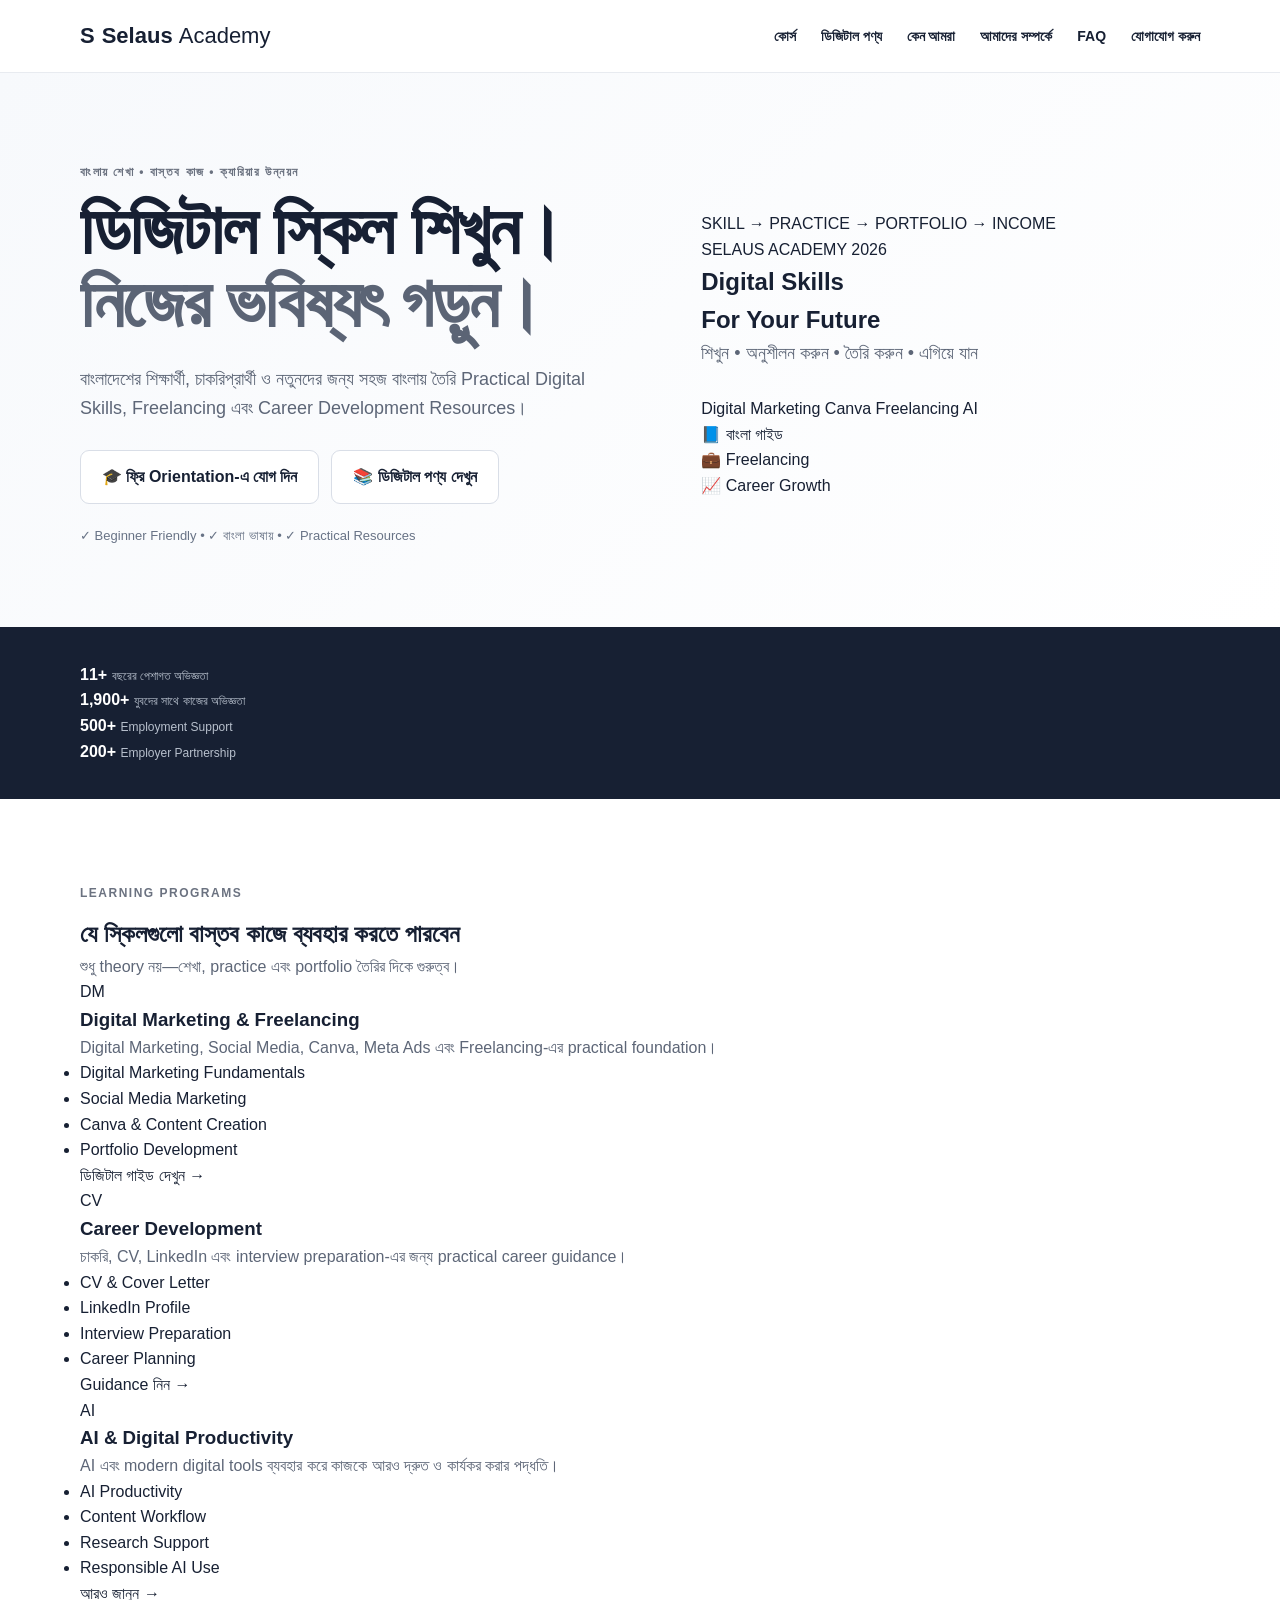
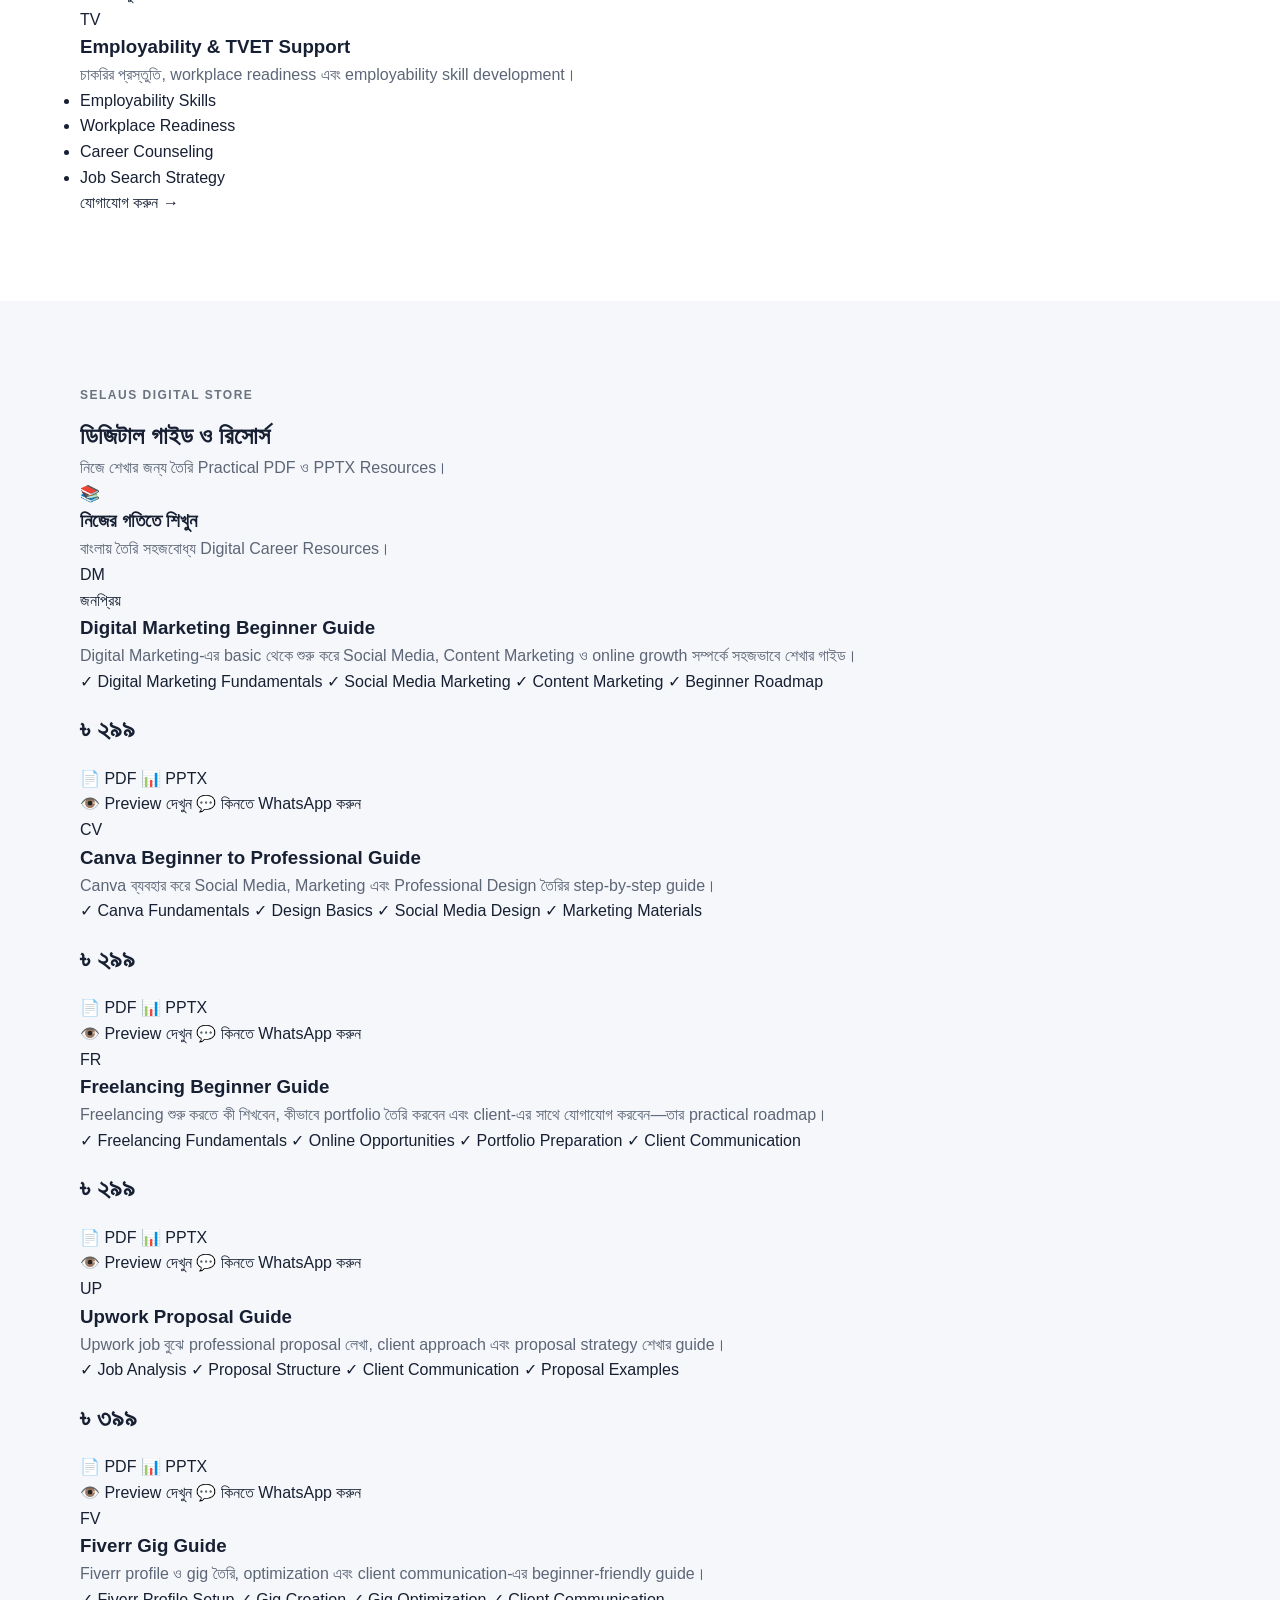
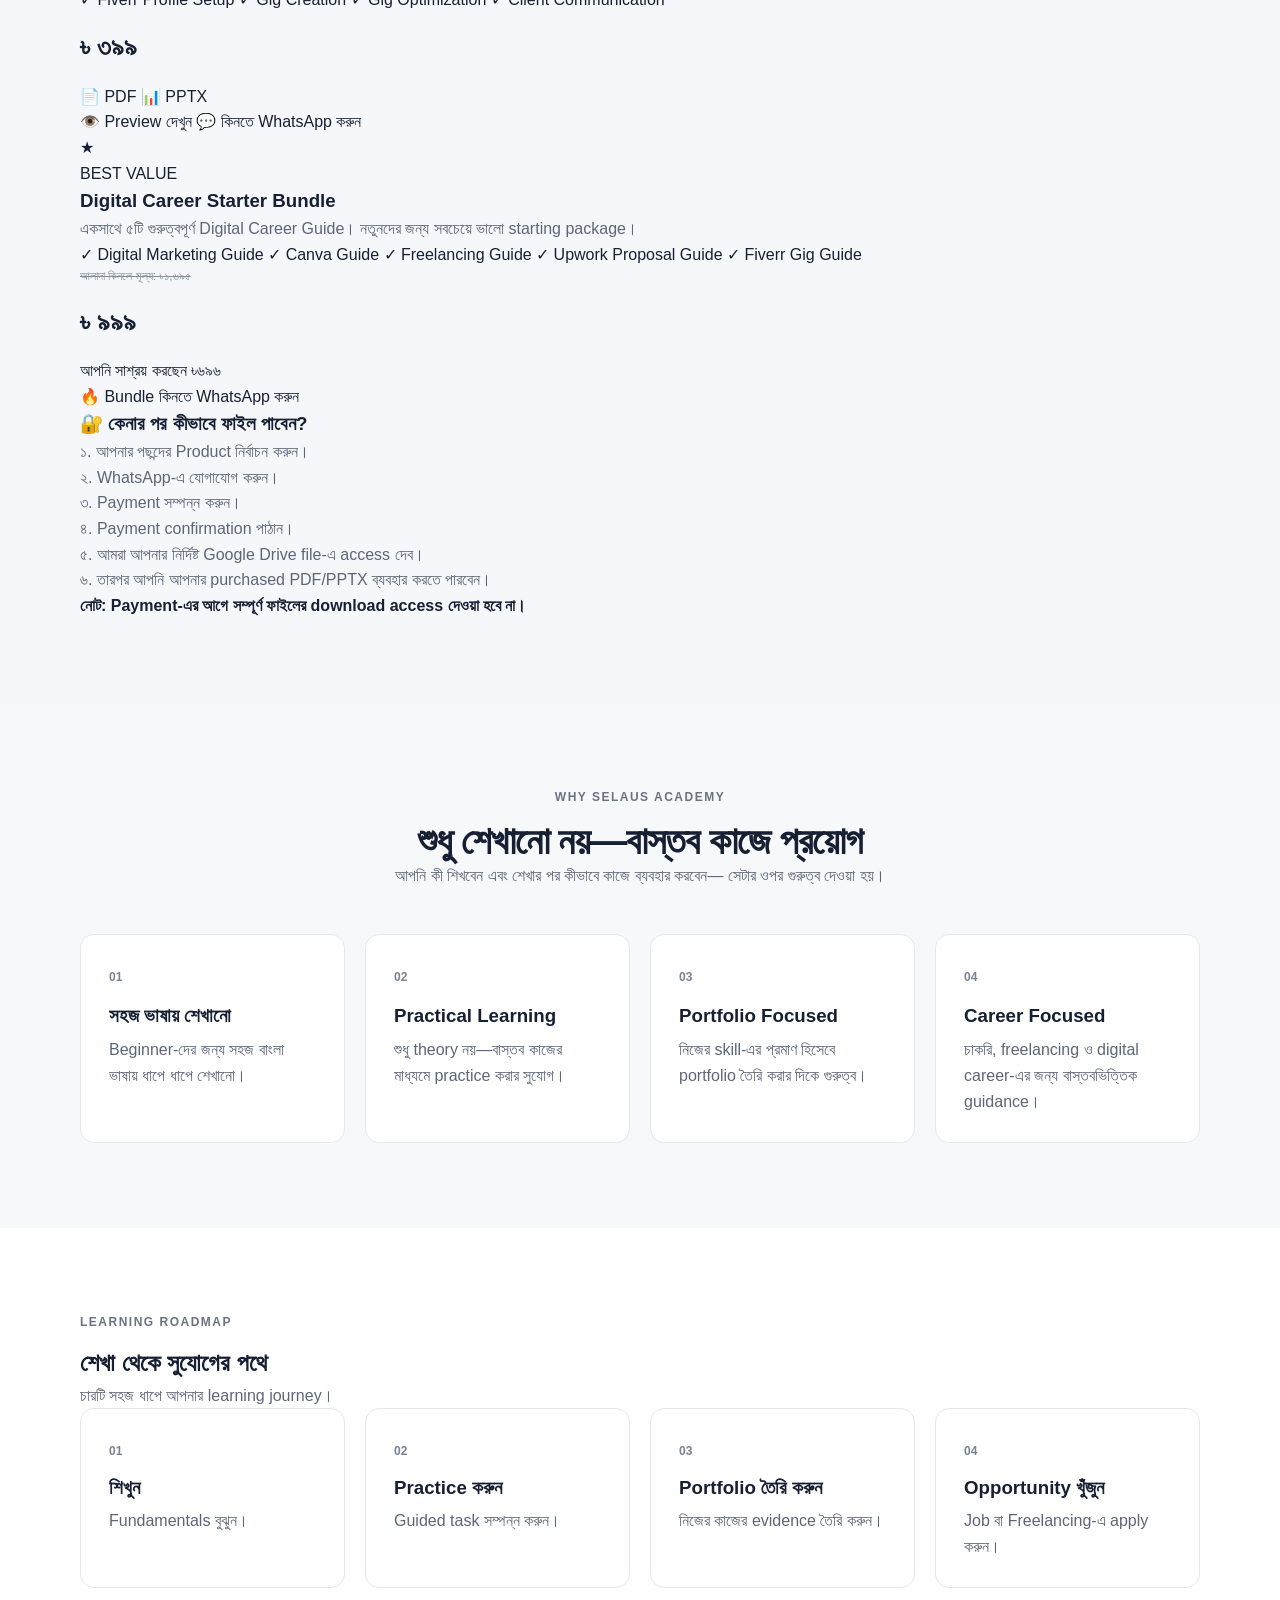
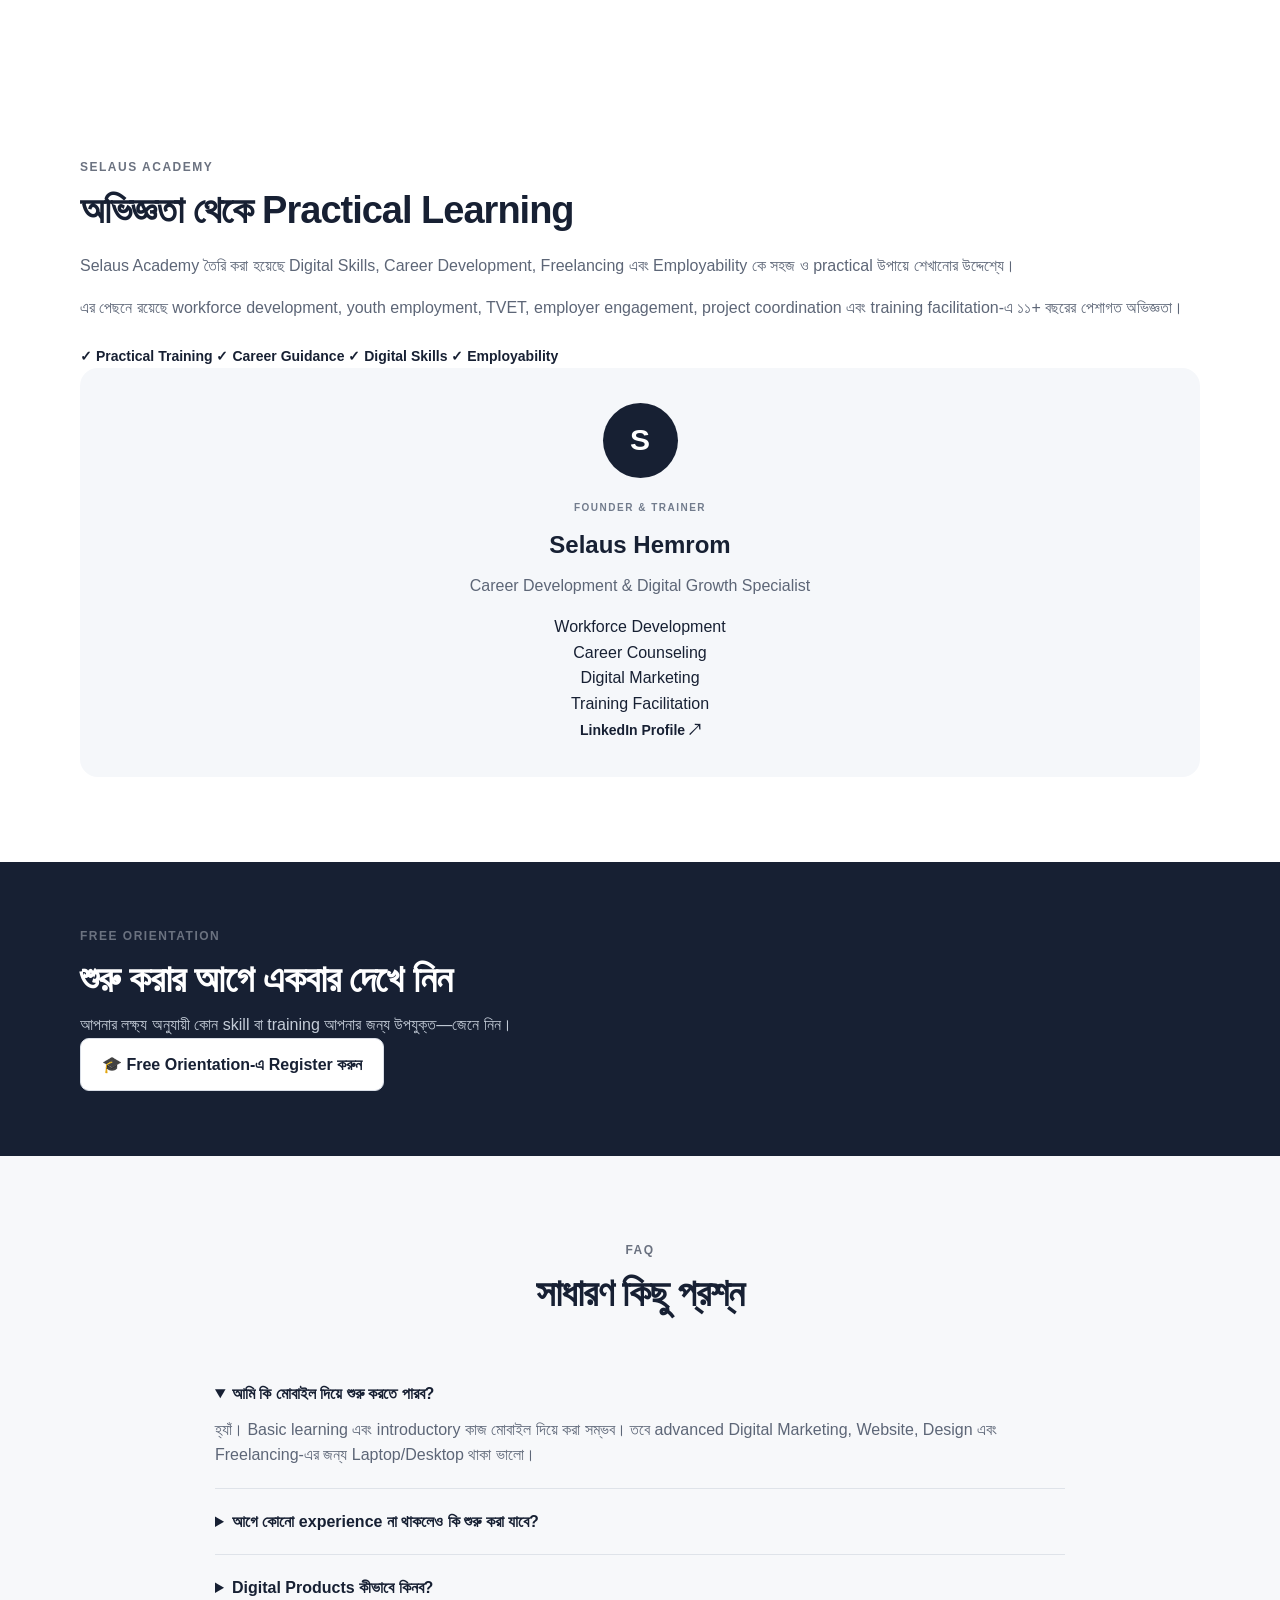
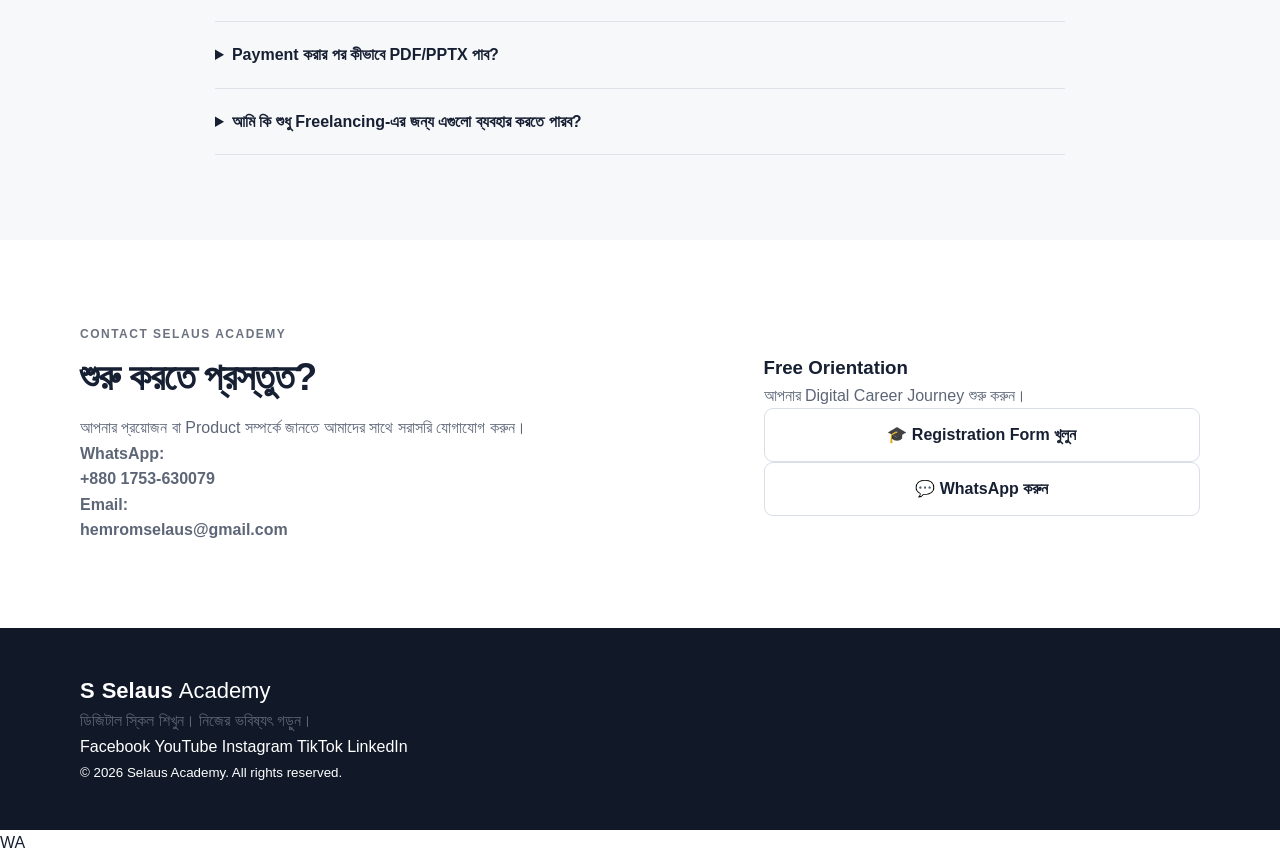
==== index.html @ db466f2b "Change greeting from 'Hello' to 'Goodbye'" ====
<!doctype html>
<html lang="bn">
<head>

<meta charset="utf-8">
<meta name="viewport" content="width=device-width, initial-scale=1">

<meta name="description" content="Selaus Academy - বাংলাদেশি শিক্ষার্থী ও চাকরিপ্রার্থীদের জন্য Digital Marketing, Canva, Freelancing, Upwork ও Fiverr শেখার বাংলা ডিজিটাল রিসোর্স।">

<meta name="keywords" content="Digital Marketing Bangladesh, Canva Guide Bangla, Freelancing Guide Bangladesh, Upwork Proposal Bangla, Fiverr Guide Bangla">

<title>Selaus Academy | ডিজিটাল স্কিল শিখুন, ভবিষ্যৎ গড়ুন</title>

<link rel="icon" href="favicon.svg">
<link rel="stylesheet" href="style.css">

</head>

<body>


<!-- ================= HEADER ================= -->

<header>

<div class="wrap nav">

<a class="logo" href="#home">

<span class="logo-mark">S</span>

<span>
Selaus <em>Academy</em>
</span>

</a>


<button id="menu" aria-label="Menu">
☰
</button>


<nav id="nav">

<a href="#courses">কোর্স</a>

<a href="#products">ডিজিটাল পণ্য</a>

<a href="#why">কেন আমরা</a>

<a href="#about">আমাদের সম্পর্কে</a>

<a href="#faq">FAQ</a>

<a class="nav-button" href="#contact">
যোগাযোগ করুন
</a>

</nav>

</div>

</header>



<!-- ================= HERO ================= -->

<section id="home" class="hero">

<div class="wrap hero-grid">


<div class="hero-content">

<div class="eyebrow">
বাংলায় শেখা • বাস্তব কাজ • ক্যারিয়ার উন্নয়ন
</div>


<h1>

ডিজিটাল স্কিল শিখুন।

<span>
নিজের ভবিষ্যৎ গড়ুন।
</span>

</h1>


<p class="hero-text">

বাংলাদেশের শিক্ষার্থী, চাকরিপ্রার্থী ও নতুনদের জন্য
সহজ বাংলায় তৈরি Practical Digital Skills,
Freelancing এবং Career Development Resources।

</p>


<div class="actions">

<a
class="btn primary"
href="https://forms.gle/NHpn2oK4LzLdowEv6"
target="_blank">

🎓 ফ্রি Orientation-এ যোগ দিন

</a>


<a
class="btn secondary"
href="#products">

📚 ডিজিটাল পণ্য দেখুন

</a>

</div>


<div class="trust">

✓ Beginner Friendly

<span>•</span>

✓ বাংলা ভাষায়

<span>•</span>

✓ Practical Resources

</div>

</div>



<div class="hero-visual">

<div class="visual-label">
SKILL → PRACTICE → PORTFOLIO → INCOME
</div>


<div class="digital-screen">

<div class="screen-top">
<span>SELAUS ACADEMY</span>
<span>2026</span>
</div>


<h2>
Digital Skills
<br>
For Your Future
</h2>


<div class="screen-line"></div>


<p>
শিখুন • অনুশীলন করুন • তৈরি করুন • এগিয়ে যান
</p>


<div class="screen-items">

<span>Digital Marketing</span>
<span>Canva</span>
<span>Freelancing</span>
<span>AI</span>

</div>

</div>


<div class="floating-card card-one">
📘 বাংলা গাইড
</div>

<div class="floating-card card-two">
💼 Freelancing
</div>

<div class="floating-card card-three">
📈 Career Growth
</div>


</div>

</div>

</section>



<!-- ================= STATS ================= -->

<section class="stats">

<div class="wrap stats-grid">

<div>
<strong>11+</strong>
<span>বছরের পেশাগত অভিজ্ঞতা</span>
</div>


<div>
<strong>1,900+</strong>
<span>যুবদের সাথে কাজের অভিজ্ঞতা</span>
</div>


<div>
<strong>500+</strong>
<span>Employment Support</span>
</div>


<div>
<strong>200+</strong>
<span>Employer Partnership</span>
</div>

</div>

</section>



<!-- ================= COURSES ================= -->

<section id="courses" class="section">

<div class="wrap">

<div class="section-heading">

<div>

<div class="eyebrow">
LEARNING PROGRAMS
</div>

<h2>
যে স্কিলগুলো বাস্তব কাজে ব্যবহার করতে পারবেন
</h2>

</div>


<p>
শুধু theory নয়—শেখা, practice এবং portfolio তৈরির দিকে গুরুত্ব।
</p>

</div>



<div class="course-grid">


<article class="course-card">

<div class="icon-box">
DM
</div>

<h3>
Digital Marketing & Freelancing
</h3>

<p>
Digital Marketing, Social Media, Canva,
Meta Ads এবং Freelancing-এর practical foundation।
</p>

<ul>

<li>Digital Marketing Fundamentals</li>

<li>Social Media Marketing</li>

<li>Canva & Content Creation</li>

<li>Portfolio Development</li>

</ul>

<a href="#products">
ডিজিটাল গাইড দেখুন →
</a>

</article>



<article class="course-card">

<div class="icon-box">
CV
</div>

<h3>
Career Development
</h3>

<p>
চাকরি, CV, LinkedIn এবং interview preparation-এর
জন্য practical career guidance।
</p>

<ul>

<li>CV & Cover Letter</li>

<li>LinkedIn Profile</li>

<li>Interview Preparation</li>

<li>Career Planning</li>

</ul>

<a href="#contact">
Guidance নিন →
</a>

</article>



<article class="course-card">

<div class="icon-box">
AI
</div>

<h3>
AI & Digital Productivity
</h3>

<p>
AI এবং modern digital tools ব্যবহার করে
কাজকে আরও দ্রুত ও কার্যকর করার পদ্ধতি।
</p>

<ul>

<li>AI Productivity</li>

<li>Content Workflow</li>

<li>Research Support</li>

<li>Responsible AI Use</li>

</ul>

<a href="#contact">
আরও জানুন →
</a>

</article>



<article class="course-card">

<div class="icon-box">
TV
</div>

<h3>
Employability & TVET Support
</h3>

<p>
চাকরির প্রস্তুতি, workplace readiness এবং
employability skill development।
</p>

<ul>

<li>Employability Skills</li>

<li>Workplace Readiness</li>

<li>Career Counseling</li>

<li>Job Search Strategy</li>

</ul>

<a href="#contact">
যোগাযোগ করুন →
</a>

</article>

</div>

</div>

</section>



<!-- ================================================= -->
<!-- DIGITAL PRODUCTS -->
<!-- ================================================= -->

<section id="products" class="section products-section">

<div class="wrap">


<div class="section-heading">

<div>

<div class="eyebrow">
SELAUS DIGITAL STORE
</div>

<h2>
ডিজিটাল গাইড ও রিসোর্স
</h2>

</div>


<p>
নিজে শেখার জন্য তৈরি Practical PDF ও PPTX Resources।
</p>

</div>



<div class="store-banner">

<div class="store-icon">
📚
</div>

<div>

<h3>
নিজের গতিতে শিখুন
</h3>

<p>
বাংলায় তৈরি সহজবোধ্য Digital Career Resources।
</p>

</div>

</div>



<div class="product-grid">


<!-- PRODUCT 1 -->

<article class="product-card">

<div class="product-header">

<div class="product-icon">
DM
</div>

<span class="badge popular">
জনপ্রিয়
</span>

</div>


<h3>
Digital Marketing Beginner Guide
</h3>


<p>
Digital Marketing-এর basic থেকে শুরু করে
Social Media, Content Marketing ও online growth
সম্পর্কে সহজভাবে শেখার গাইড।
</p>


<div class="product-list">

<span>✓ Digital Marketing Fundamentals</span>

<span>✓ Social Media Marketing</span>

<span>✓ Content Marketing</span>

<span>✓ Beginner Roadmap</span>

</div>


<div class="price">
৳ ২৯৯
</div>


<div class="file-info">

<span>📄 PDF</span>

<span>📊 PPTX</span>

</div>


<a
class="preview-btn"
href="https://drive.google.com/file/d/1MOBpwEW-NtqOUlAz3L7iqYTeUMCa0K8m/view"
target="_blank">

👁️ Preview দেখুন

</a>


<a
class="buy-btn"
href="https://wa.me/8801753630079?text=আমি%20Digital%20Marketing%20Beginner%20Guide%20কিনতে%20চাই।"
target="_blank">

💬 কিনতে WhatsApp করুন

</a>

</article>



<!-- PRODUCT 2 -->

<article class="product-card">

<div class="product-header">

<div class="product-icon">
CV
</div>

</div>


<h3>
Canva Beginner to Professional Guide
</h3>


<p>
Canva ব্যবহার করে Social Media, Marketing
এবং Professional Design তৈরির step-by-step guide।
</p>


<div class="product-list">

<span>✓ Canva Fundamentals</span>

<span>✓ Design Basics</span>

<span>✓ Social Media Design</span>

<span>✓ Marketing Materials</span>

</div>


<div class="price">
৳ ২৯৯
</div>


<div class="file-info">

<span>📄 PDF</span>

<span>📊 PPTX</span>

</div>


<a
class="preview-btn"
href="https://drive.google.com/file/d/1jaK1oZDMsOiHPEU8A-ncsaHI4yrH0ukt/view"
target="_blank">

👁️ Preview দেখুন

</a>


<a
class="buy-btn"
href="https://wa.me/8801753630079?text=আমি%20Canva%20Guide%20কিনতে%20চাই।"
target="_blank">

💬 কিনতে WhatsApp করুন

</a>

</article>



<!-- PRODUCT 3 -->

<article class="product-card">

<div class="product-header">

<div class="product-icon">
FR
</div>

</div>


<h3>
Freelancing Beginner Guide
</h3>


<p>
Freelancing শুরু করতে কী শিখবেন,
কীভাবে portfolio তৈরি করবেন এবং client-এর সাথে
যোগাযোগ করবেন—তার practical roadmap।
</p>


<div class="product-list">

<span>✓ Freelancing Fundamentals</span>

<span>✓ Online Opportunities</span>

<span>✓ Portfolio Preparation</span>

<span>✓ Client Communication</span>

</div>


<div class="price">
৳ ২৯৯
</div>


<div class="file-info">

<span>📄 PDF</span>

<span>📊 PPTX</span>

</div>


<a
class="preview-btn"
href="https://drive.google.com/file/d/1BlvvCPeZFdTPtQWB93so-1aU5-fUAbSC/view"
target="_blank">

👁️ Preview দেখুন

</a>


<a
class="buy-btn"
href="https://wa.me/8801753630079?text=আমি%20Freelancing%20Beginner%20Guide%20কিনতে%20চাই।"
target="_blank">

💬 কিনতে WhatsApp করুন

</a>

</article>



<!-- PRODUCT 4 -->

<article class="product-card">

<div class="product-header">

<div class="product-icon">
UP
</div>

</div>


<h3>
Upwork Proposal Guide
</h3>


<p>
Upwork job বুঝে professional proposal লেখা,
client approach এবং proposal strategy শেখার guide।
</p>


<div class="product-list">

<span>✓ Job Analysis</span>

<span>✓ Proposal Structure</span>

<span>✓ Client Communication</span>

<span>✓ Proposal Examples</span>

</div>


<div class="price">
৳ ৩৯৯
</div>


<div class="file-info">

<span>📄 PDF</span>

<span>📊 PPTX</span>

</div>


<a
class="preview-btn"
href="https://drive.google.com/file/d/18qi_bCCnbw3HlSYQVup62Dd1W4uy8uO3/view"
target="_blank">

👁️ Preview দেখুন

</a>


<a
class="buy-btn"
href="https://wa.me/8801753630079?text=আমি%20Upwork%20Proposal%20Guide%20কিনতে%20চাই।"
target="_blank">

💬 কিনতে WhatsApp করুন

</a>

</article>



<!-- PRODUCT 5 -->

<article class="product-card">

<div class="product-header">

<div class="product-icon">
FV
</div>

</div>


<h3>
Fiverr Gig Guide
</h3>


<p>
Fiverr profile ও gig তৈরি, optimization এবং
client communication-এর beginner-friendly guide।
</p>


<div class="product-list">

<span>✓ Fiverr Profile Setup</span>

<span>✓ Gig Creation</span>

<span>✓ Gig Optimization</span>

<span>✓ Client Communication</span>

</div>


<div class="price">
৳ ৩৯৯
</div>


<div class="file-info">

<span>📄 PDF</span>

<span>📊 PPTX</span>

</div>


<a
class="preview-btn"
href="https://drive.google.com/file/d/1v-AMhiwCIZ6449WRltSMA6Noox5oH_5K/view"
target="_blank">

👁️ Preview দেখুন

</a>


<a
class="buy-btn"
href="https://wa.me/8801753630079?text=আমি%20Fiverr%20Gig%20Guide%20কিনতে%20চাই।"
target="_blank">

💬 কিনতে WhatsApp করুন

</a>

</article>



<!-- BUNDLE -->

<article class="product-card bundle-card">

<div class="product-header">

<div class="product-icon bundle">
★
</div>

<span class="badge best">
BEST VALUE
</span>

</div>


<h3>
Digital Career Starter Bundle
</h3>


<p>
একসাথে ৫টি গুরুত্বপূর্ণ Digital Career Guide।
নতুনদের জন্য সবচেয়ে ভালো starting package।
</p>


<div class="product-list">

<span>✓ Digital Marketing Guide</span>

<span>✓ Canva Guide</span>

<span>✓ Freelancing Guide</span>

<span>✓ Upwork Proposal Guide</span>

<span>✓ Fiverr Gig Guide</span>

</div>


<div class="old-price">
আলাদা কিনলে মূল্য: ৳১,৬৯৫
</div>


<div class="price">
৳ ৯৯৯
</div>


<div class="save">
আপনি সাশ্রয় করছেন ৳৬৯৬
</div>


<a
class="buy-btn bundle-btn"
href="https://wa.me/8801753630079?text=আমি%20Digital%20Career%20Starter%20Bundle%20কিনতে%20চাই।"
target="_blank">

🔥 Bundle কিনতে WhatsApp করুন

</a>

</article>


</div>



<div class="access-note">

<h3>
🔐 কেনার পর কীভাবে ফাইল পাবেন?
</h3>

<p>

১. আপনার পছন্দের Product নির্বাচন করুন।<br>

২. WhatsApp-এ যোগাযোগ করুন।<br>

৩. Payment সম্পন্ন করুন।<br>

৪. Payment confirmation পাঠান।<br>

৫. আমরা আপনার নির্দিষ্ট Google Drive file-এ access দেব।<br>

৬. তারপর আপনি আপনার purchased PDF/PPTX ব্যবহার করতে পারবেন।

</p>

<strong>
নোট: Payment-এর আগে সম্পূর্ণ ফাইলের download access দেওয়া হবে না।
</strong>

</div>


</div>

</section>



<!-- ================= WHY ================= -->

<section id="why" class="section soft">

<div class="wrap">

<div class="center">

<div class="eyebrow">
WHY SELAUS ACADEMY
</div>

<h2>
শুধু শেখানো নয়—বাস্তব কাজে প্রয়োগ
</h2>

<p>
আপনি কী শিখবেন এবং শেখার পর কীভাবে কাজে ব্যবহার করবেন—
সেটার ওপর গুরুত্ব দেওয়া হয়।
</p>

</div>


<div class="features">


<div>

<b>01</b>

<h3>
সহজ ভাষায় শেখানো
</h3>

<p>
Beginner-দের জন্য সহজ বাংলা ভাষায়
ধাপে ধাপে শেখানো।
</p>

</div>


<div>

<b>02</b>

<h3>
Practical Learning
</h3>

<p>
শুধু theory নয়—বাস্তব কাজের মাধ্যমে
practice করার সুযোগ।
</p>

</div>


<div>

<b>03</b>

<h3>
Portfolio Focused
</h3>

<p>
নিজের skill-এর প্রমাণ হিসেবে
portfolio তৈরি করার দিকে গুরুত্ব।
</p>

</div>


<div>

<b>04</b>

<h3>
Career Focused
</h3>

<p>
চাকরি, freelancing ও digital career-এর
জন্য বাস্তবভিত্তিক guidance।
</p>

</div>


</div>

</div>

</section>



<!-- ================= ROADMAP ================= -->

<section class="section">

<div class="wrap">

<div class="section-heading">

<div>

<div class="eyebrow">
LEARNING ROADMAP
</div>

<h2>
শেখা থেকে সুযোগের পথে
</h2>

</div>

<p>
চারটি সহজ ধাপে আপনার learning journey।
</p>

</div>


<div class="steps">


<div>
<b>01</b>
<h3>শিখুন</h3>
<p>Fundamentals বুঝুন।</p>
</div>


<div>
<b>02</b>
<h3>Practice করুন</h3>
<p>Guided task সম্পন্ন করুন।</p>
</div>


<div>
<b>03</b>
<h3>Portfolio তৈরি করুন</h3>
<p>নিজের কাজের evidence তৈরি করুন।</p>
</div>


<div>
<b>04</b>
<h3>Opportunity খুঁজুন</h3>
<p>Job বা Freelancing-এ apply করুন।</p>
</div>


</div>

</div>

</section>



<!-- ================= ABOUT ================= -->

<section id="about" class="section about">

<div class="wrap about-grid">


<div>

<div class="eyebrow">
SELAUS ACADEMY
</div>


<h2>
অভিজ্ঞতা থেকে Practical Learning
</h2>


<p>

Selaus Academy তৈরি করা হয়েছে Digital Skills,
Career Development, Freelancing এবং Employability
কে সহজ ও practical উপায়ে শেখানোর উদ্দেশ্যে।

</p>


<p>

এর পেছনে রয়েছে workforce development,
youth employment, TVET, employer engagement,
project coordination এবং training facilitation-এ
১১+ বছরের পেশাগত অভিজ্ঞতা।

</p>


<div class="ticks">

✓ Practical Training

✓ Career Guidance

✓ Digital Skills

✓ Employability

</div>

</div>



<div class="profile">

<div class="avatar">
S
</div>


<small>
FOUNDER & TRAINER
</small>


<h3>
Selaus Hemrom
</h3>


<p>
Career Development & Digital Growth Specialist
</p>


<div class="profile-tags">

Workforce Development<br>

Career Counseling<br>

Digital Marketing<br>

Training Facilitation

</div>


<a
href="https://www.linkedin.com/in/selaus-hemrom/"
target="_blank">

LinkedIn Profile ↗

</a>

</div>

</div>

</section>



<!-- ================= OFFER ================= -->

<section class="offer">

<div class="wrap offer-box">

<div>

<div class="eyebrow">
FREE ORIENTATION
</div>

<h2>
শুরু করার আগে একবার দেখে নিন
</h2>

<p>
আপনার লক্ষ্য অনুযায়ী কোন skill বা training
আপনার জন্য উপযুক্ত—জেনে নিন।
</p>

</div>


<a
class="btn white"
href="https://forms.gle/NHpn2oK4LzLdowEv6"
target="_blank">

🎓 Free Orientation-এ Register করুন

</a>

</div>

</section>



<!-- ================= FAQ ================= -->

<section id="faq" class="section soft">

<div class="wrap narrow">

<div class="center">

<div class="eyebrow">
FAQ
</div>

<h2>
সাধারণ কিছু প্রশ্ন
</h2>

</div>


<details open>

<summary>
আমি কি মোবাইল দিয়ে শুরু করতে পারব?
</summary>

<p>
হ্যাঁ। Basic learning এবং introductory কাজ মোবাইল দিয়ে করা সম্ভব।
তবে advanced Digital Marketing, Website, Design এবং Freelancing-এর
জন্য Laptop/Desktop থাকা ভালো।
</p>

</details>


<details>

<summary>
আগে কোনো experience না থাকলেও কি শুরু করা যাবে?
</summary>

<p>
অবশ্যই। আমাদের resources এবং training beginner-friendly।
</p>

</details>


<details>

<summary>
Digital Products কীভাবে কিনব?
</summary>

<p>
Product নির্বাচন করে “কিনতে WhatsApp করুন” button-এ click করুন।
তারপর payment ও access-এর বিষয়ে আপনাকে নির্দেশনা দেওয়া হবে।
</p>

</details>


<details>

<summary>
Payment করার পর কীভাবে PDF/PPTX পাব?
</summary>

<p>
Payment confirmation পাওয়ার পর আপনার purchased Google Drive
file-এ manually access দেওয়া হবে।
</p>

</details>


<details>

<summary>
আমি কি শুধু Freelancing-এর জন্য এগুলো ব্যবহার করতে পারব?
</summary>

<p>
না। এগুলো Digital Marketing, Career Development,
Job Preparation, Freelancing এবং Online Work-এর
বিভিন্ন ক্ষেত্রে ব্যবহার করা যাবে।
</p>

</details>

</div>

</section>



<!-- ================= CONTACT ================= -->

<section id="contact" class="section">

<div class="wrap enroll">


<div>

<div class="eyebrow">
CONTACT SELAUS ACADEMY
</div>


<h2>
শুরু করতে প্রস্তুত?
</h2>


<p>
আপনার প্রয়োজন বা Product সম্পর্কে জানতে
আমাদের সাথে সরাসরি যোগাযোগ করুন।
</p>


<p>
<b>WhatsApp:</b><br>

<a
href="https://wa.me/8801753630079"
target="_blank">

+880 1753-630079

</a>

</p>


<p>

<b>Email:</b><br>

<a href="mailto:hemromselaus@gmail.com">

hemromselaus@gmail.com

</a>

</p>

</div>



<div class="contact-card">

<h3>
Free Orientation
</h3>

<p>
আপনার Digital Career Journey শুরু করুন।
</p>


<a
class="btn primary full"
href="https://forms.gle/NHpn2oK4LzLdowEv6"
target="_blank">

🎓 Registration Form খুলুন

</a>


<a
class="btn whatsapp full"
href="https://wa.me/8801753630079"
target="_blank">

💬 WhatsApp করুন

</a>

</div>

</div>

</section>



<!-- ================= FOOTER ================= -->

<footer>

<div class="wrap footer-content">


<div class="logo footer-logo">

<span class="logo-mark">
S
</span>

<span>
Selaus <em>Academy</em>
</span>

</div>


<p>
ডিজিটাল স্কিল শিখুন। নিজের ভবিষ্যৎ গড়ুন।
</p>


<div class="social-links">

<a
href="https://www.facebook.com/SelausSuccessAcademy"
target="_blank">
Facebook
</a>


<a
href="https://www.youtube.com/@SelausAcademy-Silas"
target="_blank">
YouTube
</a>


<a
href="https://www.instagram.com/selaushemrom/"
target="_blank">
Instagram
</a>


<a
href="https://www.tiktok.com/@selausacademy"
target="_blank">
TikTok
</a>


<a
href="https://www.linkedin.com/in/selaus-hemrom/"
target="_blank">
LinkedIn
</a>

</div>


<small>
© 2026 Selaus Academy. All rights reserved.
</small>

</div>

</footer>



<!-- ================= FLOATING WHATSAPP ================= -->

<a
class="whatsapp-float"
href="https://wa.me/8801753630079?text=Hello%20Selaus%20Academy%2C%20আমি%20আপনার%20Digital%20Products%20সম্পর্কে%20জানতে%20চাই।"
target="_blank"
aria-label="WhatsApp">

WA

</a>



<script>

const menu =
document.querySelector("#menu");

const nav =
document.querySelector("#nav");


menu.onclick = () => {

nav.classList.toggle("open");

};


document
.querySelectorAll("#nav a")
.forEach(link => {

link.onclick = () => {

nav.classList.remove("open");

};

});

</script>


</body>
</html>
---- style.css ----
*{
box-sizing:border-box;
margin:0;
padding:0;
}

html{
scroll-behavior:smooth;
}

body{
font-family:Arial,Helvetica,sans-serif;
line-height:1.6;
color:#172033;
background:#ffffff;
}

a{
color:inherit;
text-decoration:none;
}

p{
color:#5d6677;
}

.wrap{
width:min(1120px,92%);
margin:auto;
}


/* ================= HEADER ================= */

header{
position:sticky;
top:0;
z-index:1000;
background:rgba(255,255,255,.96);
border-bottom:1px solid #e8ebf0;
backdrop-filter:blur(10px);
}

.nav{
min-height:72px;
display:flex;
align-items:center;
justify-content:space-between;
gap:30px;
}

.logo{
font-size:22px;
font-weight:700;
display:flex;
align-items:center;
gap:7px;
}

.logo b{
width:38px;
height:38px;
display:grid;
place-items:center;
border-radius:10px;
background:#172033;
color:#fff;
}

.logo em{
font-style:normal;
font-weight:400;
}

nav{
display:flex;
align-items:center;
gap:25px;
}

nav a{
font-size:14px;
font-weight:600;
}

nav a:hover{
opacity:.65;
}

nav .cta{
background:#172033;
color:#fff;
padding:11px 18px;
border-radius:8px;
}

#menu{
display:none;
border:0;
background:none;
font-size:28px;
cursor:pointer;
}


/* ================= HERO ================= */

.hero{
padding:90px 0 80px;
background:linear-gradient(135deg,#f7f9fc,#ffffff);
}

.hero-grid{
display:grid;
grid-template-columns:1.05fr .95fr;
gap:70px;
align-items:center;
}

.eyebrow{
font-size:12px;
font-weight:800;
letter-spacing:1.5px;
color:#6b7280;
margin-bottom:12px;
}

.hero h1{
font-size:clamp(42px,6vw,70px);
line-height:1.04;
letter-spacing:-2px;
margin-bottom:25px;
}

.hero h1 span{
color:#5b6475;
}

.hero p{
font-size:18px;
max-width:650px;
margin-bottom:28px;
}

.actions{
display:flex;
gap:12px;
flex-wrap:wrap;
}

.btn{
display:inline-block;
padding:13px 21px;
border:1px solid #d9dee7;
border-radius:9px;
font-weight:700;
background:#fff;
}

.btn.dark{
background:#172033;
color:#fff;
border-color:#172033;
}

.btn.white{
background:#fff;
color:#172033;
}

.btn.full{
width:100%;
text-align:center;
}

.trust{
margin-top:22px;
font-size:13px;
color:#687386;
}

.visual{
position:relative;
min-height:420px;
display:flex;
flex-direction:column;
justify-content:center;
}

.visual label{
font-size:11px;
letter-spacing:1.5px;
font-weight:700;
color:#737c8d;
margin-bottom:12px;
}

.screen{
background:#172033;
color:#fff;
padding:45px;
border-radius:20px;
box-shadow:0 25px 70px rgba(23,32,51,.18);
}

.screen small{
font-size:11px;
letter-spacing:2px;
}

.screen h2{
font-size:40px;
line-height:1.1;
margin:20px 0;
}

.screen p{
color:#c7cfdb;
}

.bar{
height:7px;
background:#3a4457;
border-radius:20px;
overflow:hidden;
margin-bottom:18px;
}

.bar i{
display:block;
width:70%;
height:100%;
background:#fff;
}

.visual footer{
margin-top:15px;
font-size:12px;
color:#70798a;
}

.bubble{
position:absolute;
width:55px;
height:55px;
display:grid;
place-items:center;
border-radius:50%;
background:#fff;
border:1px solid #e0e4eb;
font-style:normal;
font-weight:800;
box-shadow:0 10px 30px rgba(0,0,0,.08);
}

.b1{right:-15px;top:85px}
.b2{left:-20px;top:150px}
.b3{right:25px;bottom:90px}
.b4{left:20px;bottom:35px}


/* ================= STATS ================= */

.stats{
background:#172033;
color:#fff;
padding:35px 0;
}

.statsgrid{
display:grid;
grid-template-columns:repeat(4,1fr);
gap:20px;
text-align:center;
}

.stats b{
display:block;
font-size:30px;
}

.stats span{
font-size:12px;
color:#b8c0cd;
}


/* ================= SECTION ================= */

.section{
padding:85px 0;
}

.soft{
background:#f7f8fa;
}

.head{
display:flex;
justify-content:space-between;
gap:40px;
align-items:end;
margin-bottom:35px;
}

.head h2,
.center h2,
.about h2,
.enroll h2,
.offer h2{
font-size:38px;
line-height:1.15;
letter-spacing:-1px;
}

.head > p{
max-width:430px;
}

.center{
text-align:center;
max-width:700px;
margin:0 auto 45px;
}


/* ================= CARDS ================= */

.cards{
display:grid;
grid-template-columns:repeat(4,1fr);
gap:20px;
}

.cards article{
border:1px solid #e4e7ec;
border-radius:14px;
padding:26px;
background:#fff;
transition:.2s;
}

.cards article:hover{
transform:translateY(-4px);
box-shadow:0 15px 35px rgba(0,0,0,.07);
}

.cards article > strong{
font-size:12px;
letter-spacing:1px;
}

.cards mark{
float:right;
font-size:10px;
padding:4px 7px;
border-radius:5px;
background:#eef1f5;
}

.cards h3{
font-size:20px;
line-height:1.3;
margin:15px 0 10px;
}

.cards ul{
margin:18px 0;
padding-left:18px;
color:#5d6677;
font-size:14px;
}

.cards li{
margin:5px 0;
}

.cards article > a{
font-weight:700;
font-size:14px;
}


/* ================= WHY ================= */

.features{
display:grid;
grid-template-columns:repeat(4,1fr);
gap:20px;
}

.features > div{
background:#fff;
padding:28px;
border:1px solid #e5e8ee;
border-radius:14px;
}

.features b{
font-size:12px;
color:#7a8392;
}

.features h3{
margin:12px 0 7px;
}


/* ================= PRODUCTS ================= */

.products-section{
background:#f5f7fa;
}

.product-note{
background:#172033;
color:#fff;
padding:25px 30px;
border-radius:14px;
margin-bottom:30px;
}

.product-note p{
color:#cbd2dd;
margin-top:4px;
}

.product-cards{
grid-template-columns:repeat(3,1fr);
}

.product-card{
position:relative;
}

.product-top{
display:flex;
align-items:center;
justify-content:space-between;
}

.product-top strong{
font-size:14px;
}

.product-card .price{
font-size:26px;
font-weight:800;
margin:15px 0;
color:#172033;
}

.product-buttons{
display:grid;
grid-template-columns:1fr 1fr;
gap:8px;
margin-bottom:10px;
}

.small-btn{
display:block;
text-align:center;
padding:9px 8px;
font-size:12px;
font-weight:700;
border:1px solid #d9dee7;
border-radius:7px;
background:#fff;
}

.small-btn:hover{
background:#f1f3f6;
}

.order-btn{
display:block;
text-align:center;
padding:12px;
background:#172033;
color:#fff !important;
border-radius:8px;
font-weight:700 !important;
}

.featured-product{
border:2px solid #172033 !important;
}

.old-price{
font-size:12px;
color:#858d9b;
text-decoration:line-through;
}


/* ================= STEPS ================= */

.steps{
display:grid;
grid-template-columns:repeat(4,1fr);
gap:20px;
}

.steps > div{
padding:28px;
border:1px solid #e4e7ec;
border-radius:14px;
}

.steps b{
font-size:12px;
color:#788292;
}

.steps h3{
margin:10px 0 5px;
}


/* ================= ABOUT ================= */

.about{
background:#fff;
}

.aboutgrid{
display:grid;
grid-template-columns:1.3fr .7fr;
gap:60px;
align-items:center;
}

.about h2{
margin-bottom:20px;
}

.about p{
margin-bottom:16px;
}

.ticks{
font-size:14px;
font-weight:700;
margin-top:25px;
}

.profile{
background:#f5f7fa;
padding:35px;
border-radius:18px;
text-align:center;
}

.avatar{
width:75px;
height:75px;
display:grid;
place-items:center;
margin:0 auto 15px;
border-radius:50%;
background:#172033;
color:#fff;
font-size:30px;
font-weight:800;
}

.profile small{
font-size:10px;
letter-spacing:1.5px;
font-weight:800;
color:#727c8d;
}

.profile h3{
font-size:24px;
margin:8px 0;
}

.tags{
font-size:13px;
line-height:2;
margin:20px 0;
color:#657082;
}

.profile > a{
font-weight:700;
font-size:14px;
}


/* ================= OFFER ================= */

.offer{
padding:65px 0;
background:#172033;
color:#fff;
}

.offerbox{
display:flex;
align-items:center;
justify-content:space-between;
gap:40px;
}

.offer h2{
margin-bottom:10px;
}

.offer p{
color:#c4ccd8;
}


/* ================= FAQ ================= */

.narrow{
max-width:850px;
}

details{
border-bottom:1px solid #dfe3e9;
padding:20px 0;
}

summary{
cursor:pointer;
font-weight:700;
font-size:16px;
}

details p{
margin-top:10px;
}


/* ================= ENROLL ================= */

.enroll{
display:grid;
grid-template-columns:1fr .7fr;
gap:60px;
align-items:center;
}

.enroll h2{
margin-bottom:15px;
}

.enroll a{
font-weight:700;
}

.formcard{
border:1px solid #e2e6ec;
border-radius:15px;
padding:30px;
background:#fff;
box-shadow:0 15px 40px rgba(0,0,0,.05);
}

.formcard h3{
margin-bottom:8px;
}


/* ================= FOOTER ================= */

footer{
background:#111827;
color:#fff;
padding:45px 0;
}

.foot{
text-align:center;
}

.foot .logo{
justify-content:center;
}

.foot p{
margin:12px 0;
color:#aeb7c5;
}

.links{
display:flex;
justify-content:center;
gap:20px;
flex-wrap:wrap;
margin:20px 0;
}

.links a{
font-size:13px;
color:#d0d6df;
}

.foot small{
font-size:11px;
color:#7e899a;
}


/* ================= WHATSAPP ================= */

.wa{
position:fixed;
right:22px;
bottom:22px;
width:55px;
height:55px;
display:grid;
place-items:center;
border-radius:50%;
background:#172033;
color:#fff;
font-weight:800;
box-shadow:0 10px 30px rgba(0,0,0,.2);
z-index:999;
}


/* ================= MOBILE ================= */

@media(max-width:900px){

.hero-grid{
grid-template-columns:1fr;
}

.cards,
.product-cards{
grid-template-columns:repeat(2,1fr);
}

.features,
.steps,
.statsgrid{
grid-template-columns:repeat(2,1fr);
}

.aboutgrid,
.enroll{
grid-template-columns:1fr;
}

.head{
flex-direction:column;
align-items:flex-start;
}

}


@media(max-width:700px){

nav{
display:none;
position:absolute;
left:0;
right:0;
top:72px;
background:#fff;
padding:20px;
border-bottom:1px solid #e5e8ee;
flex-direction:column;
align-items:stretch;
}

nav.open{
display:flex;
}

#menu{
display:block;
}

.hero{
padding:60px 0;
}

.hero h1{
font-size:44px;
}

.screen{
padding:30px;
}

.screen h2{
font-size:30px;
}

.cards,
.product-cards,
.features,
.steps,
.statsgrid{
grid-template-columns:1fr;
}

.head h2,
.center h2,
.about h2,
.enroll h2,
.offer h2{
font-size:30px;
}

.offerbox{
flex-direction:column;
align-items:flex-start;
}

.product-buttons{
grid-template-columns:1fr;
}

}
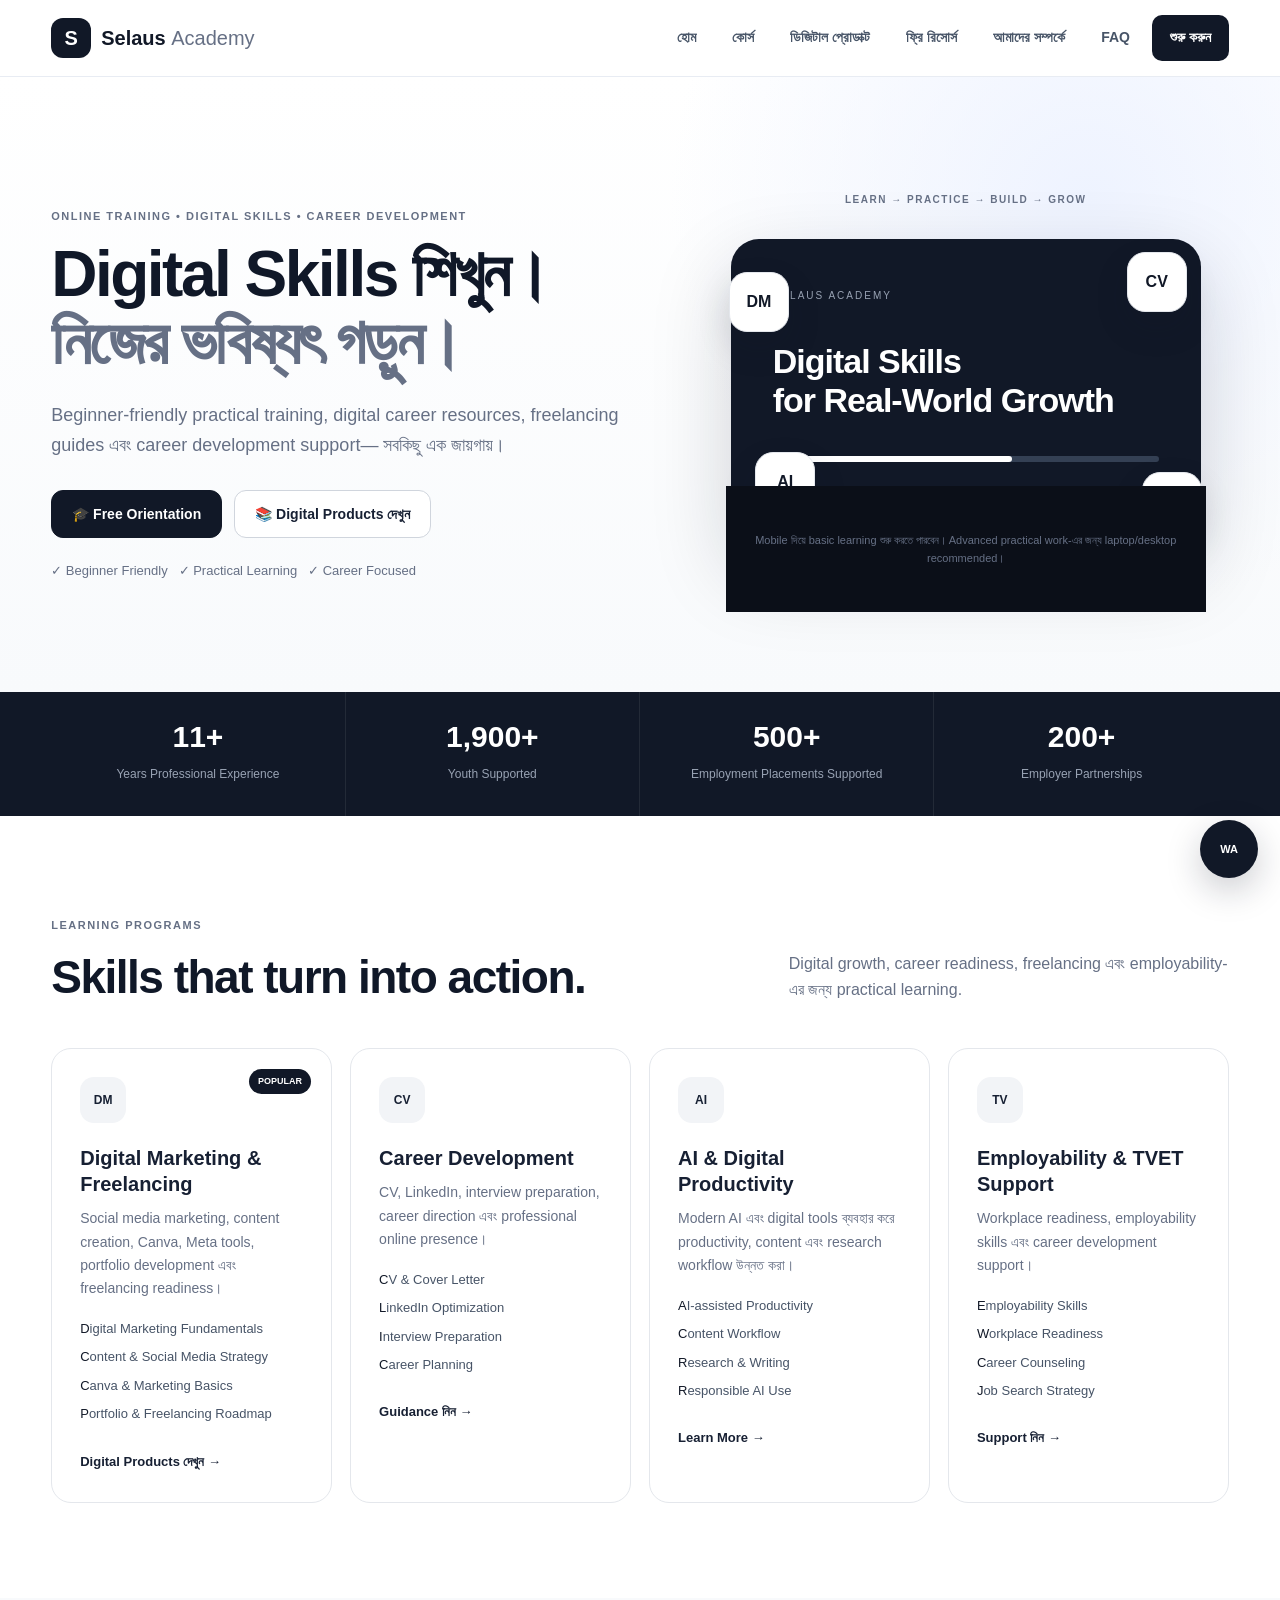
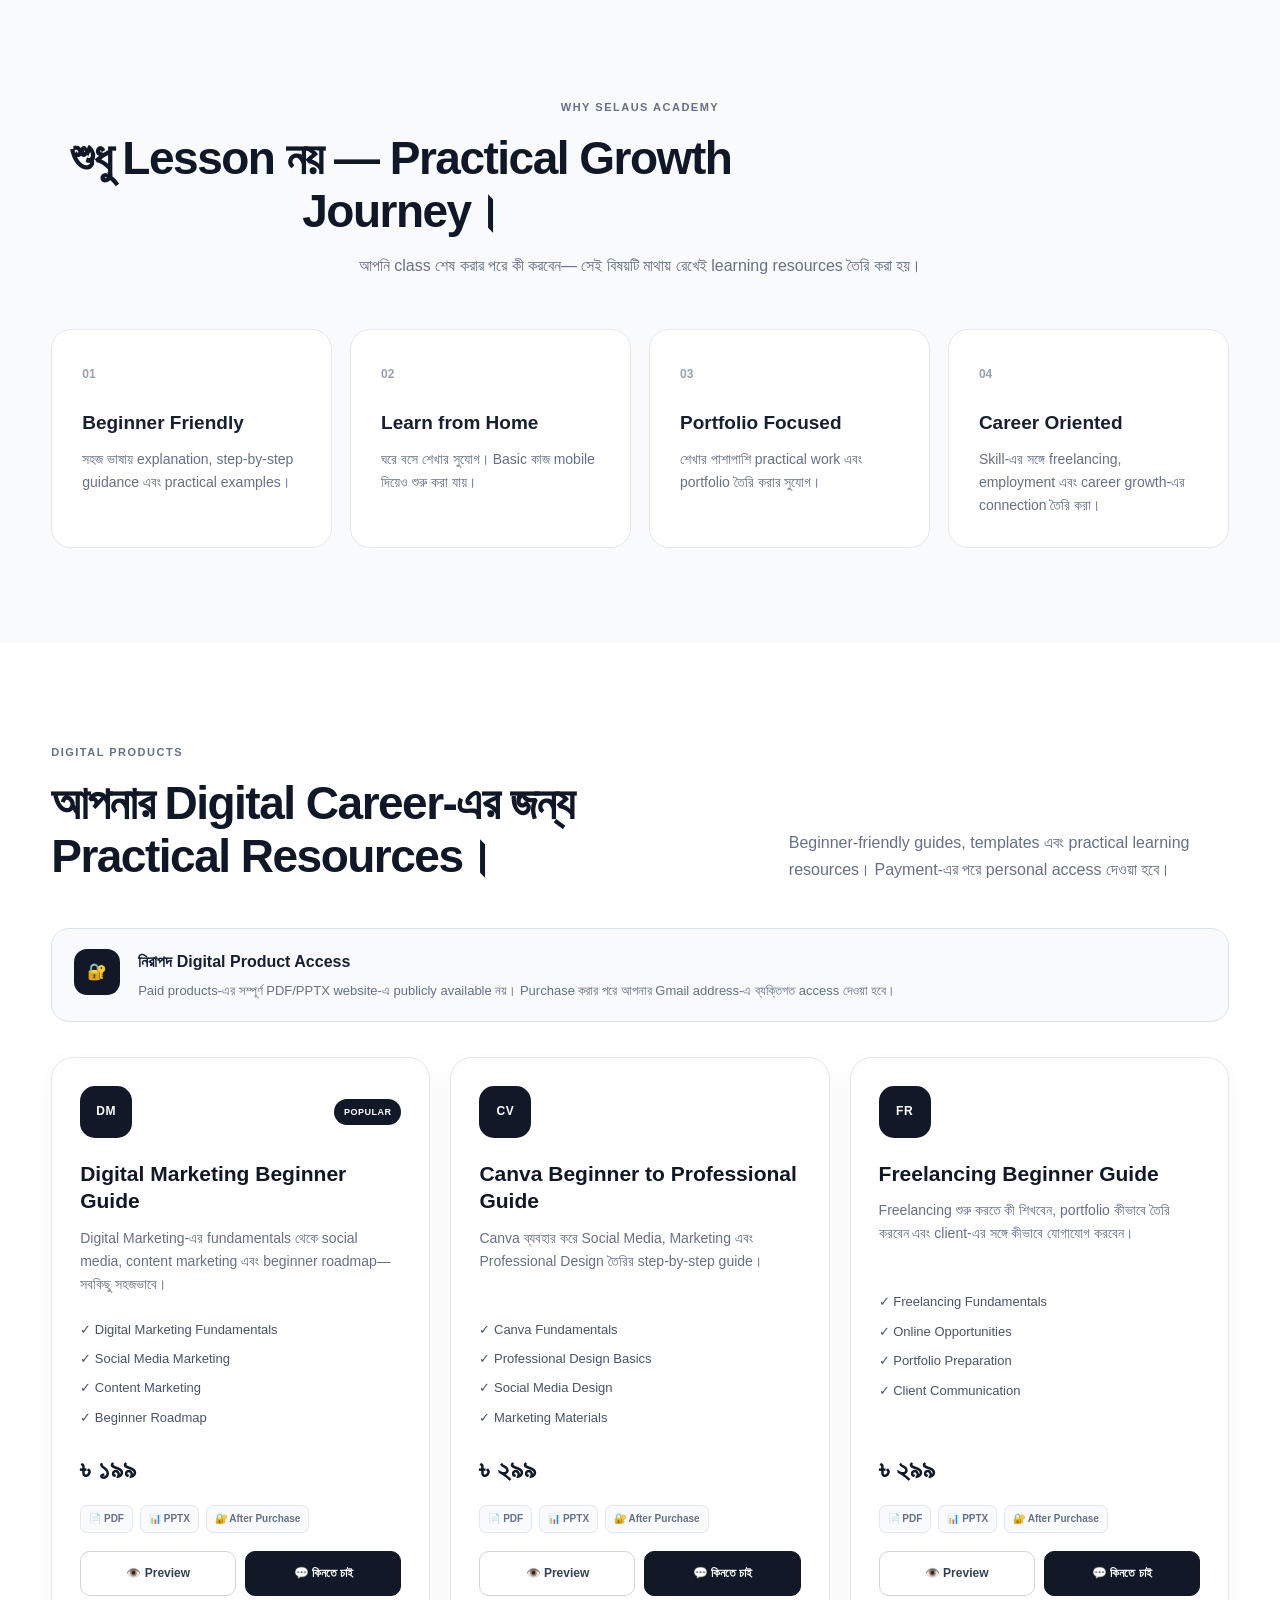
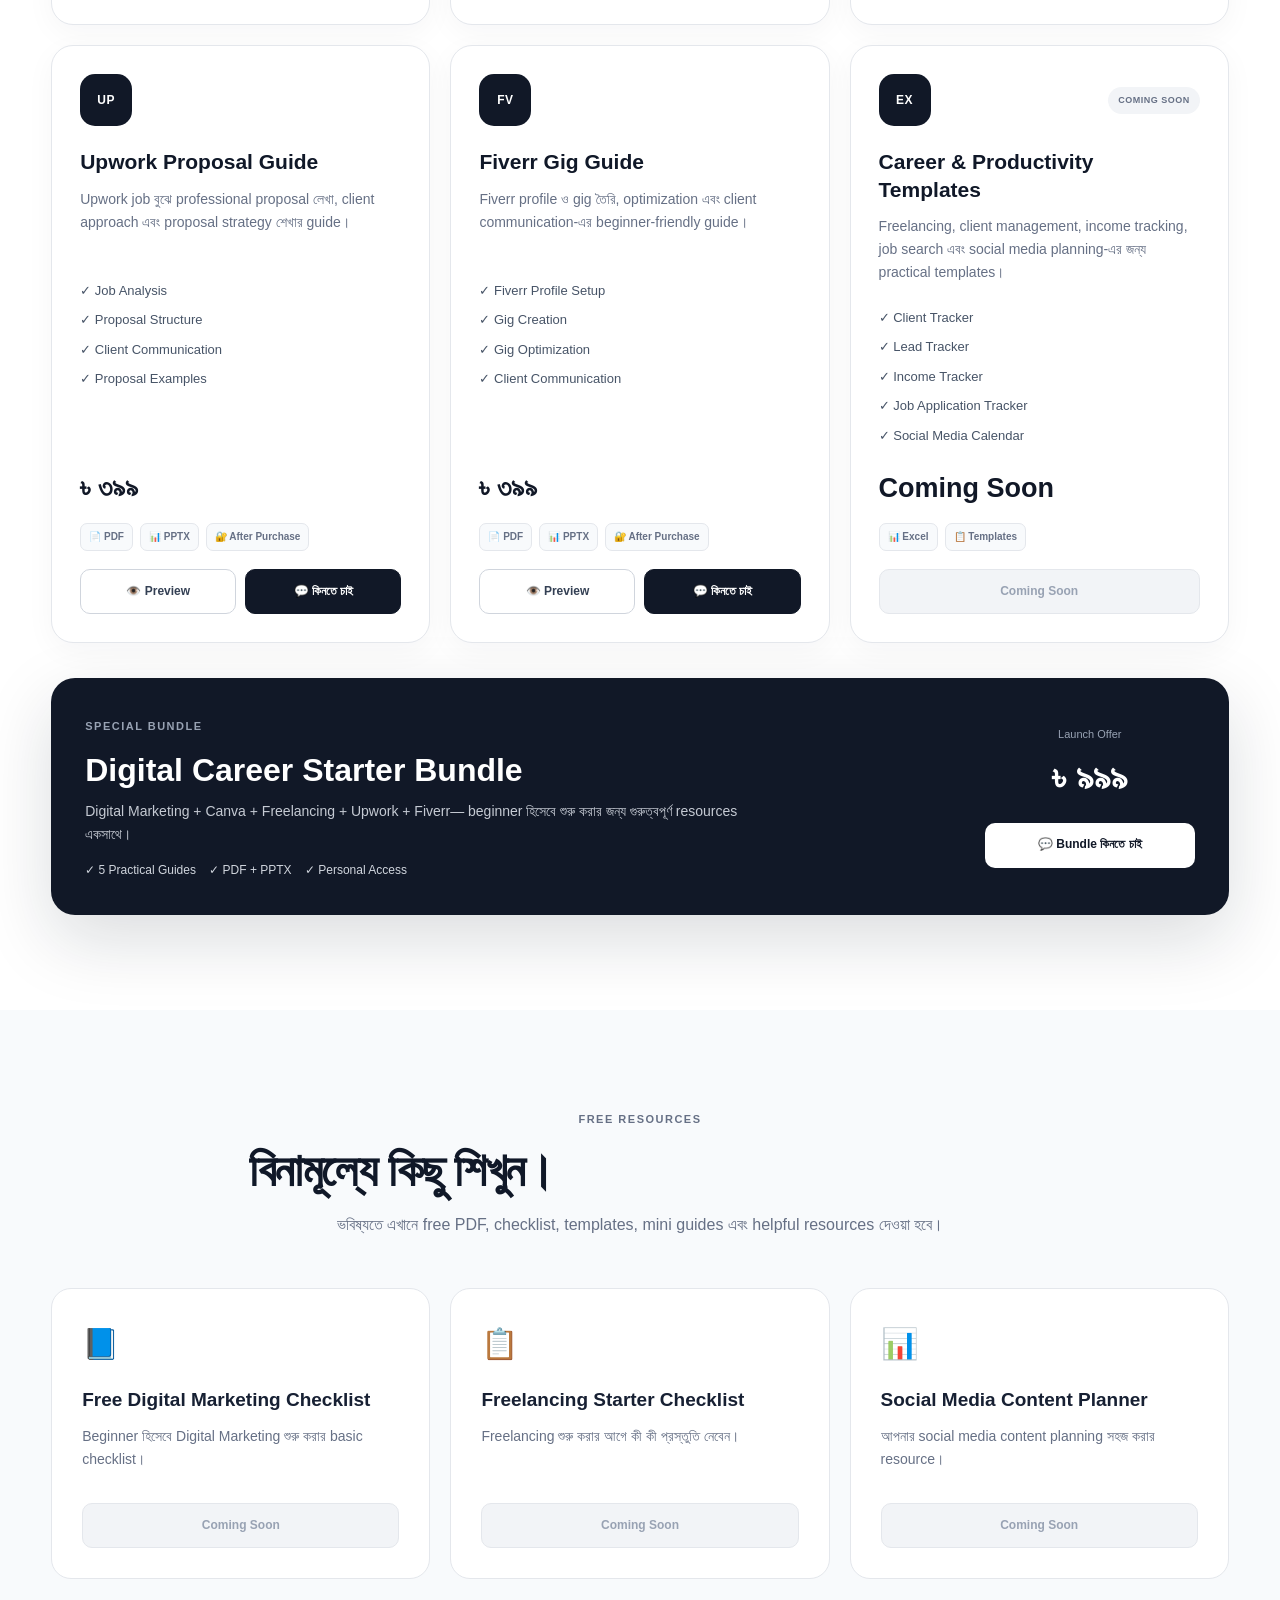
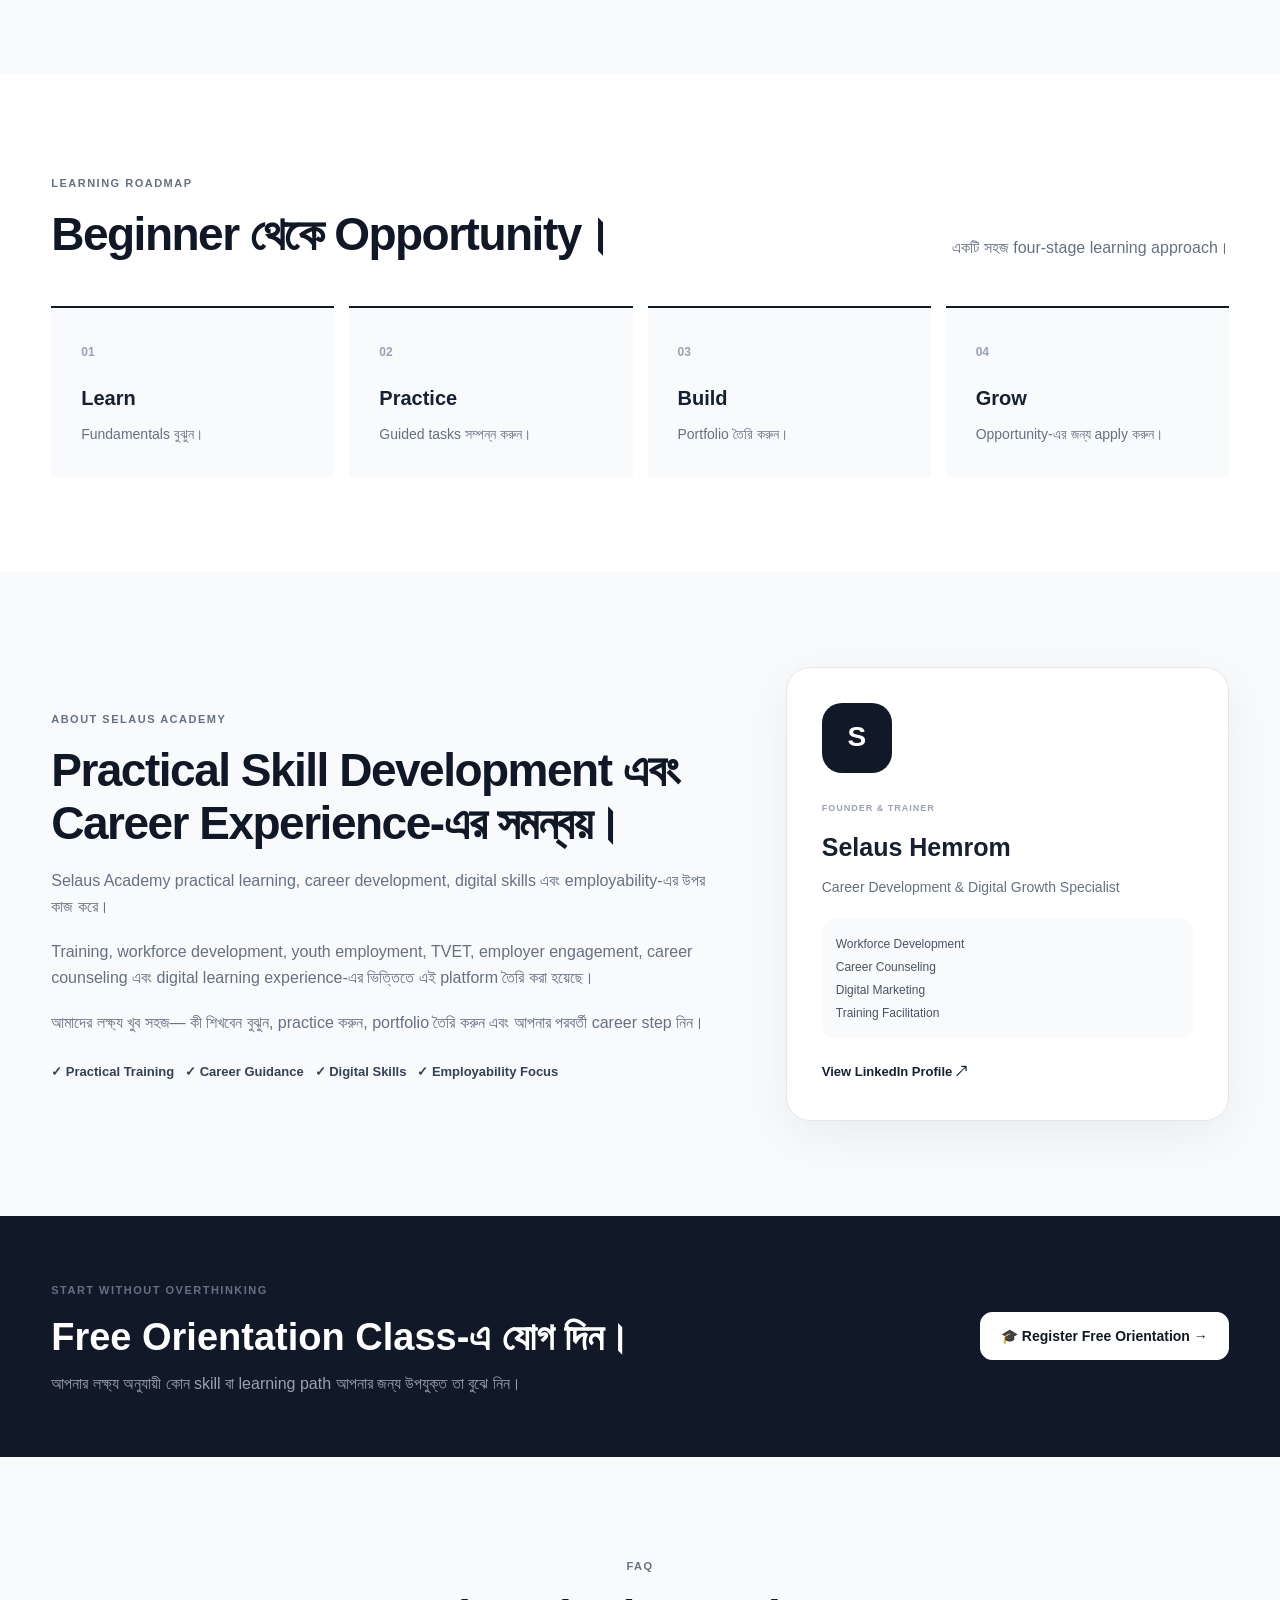
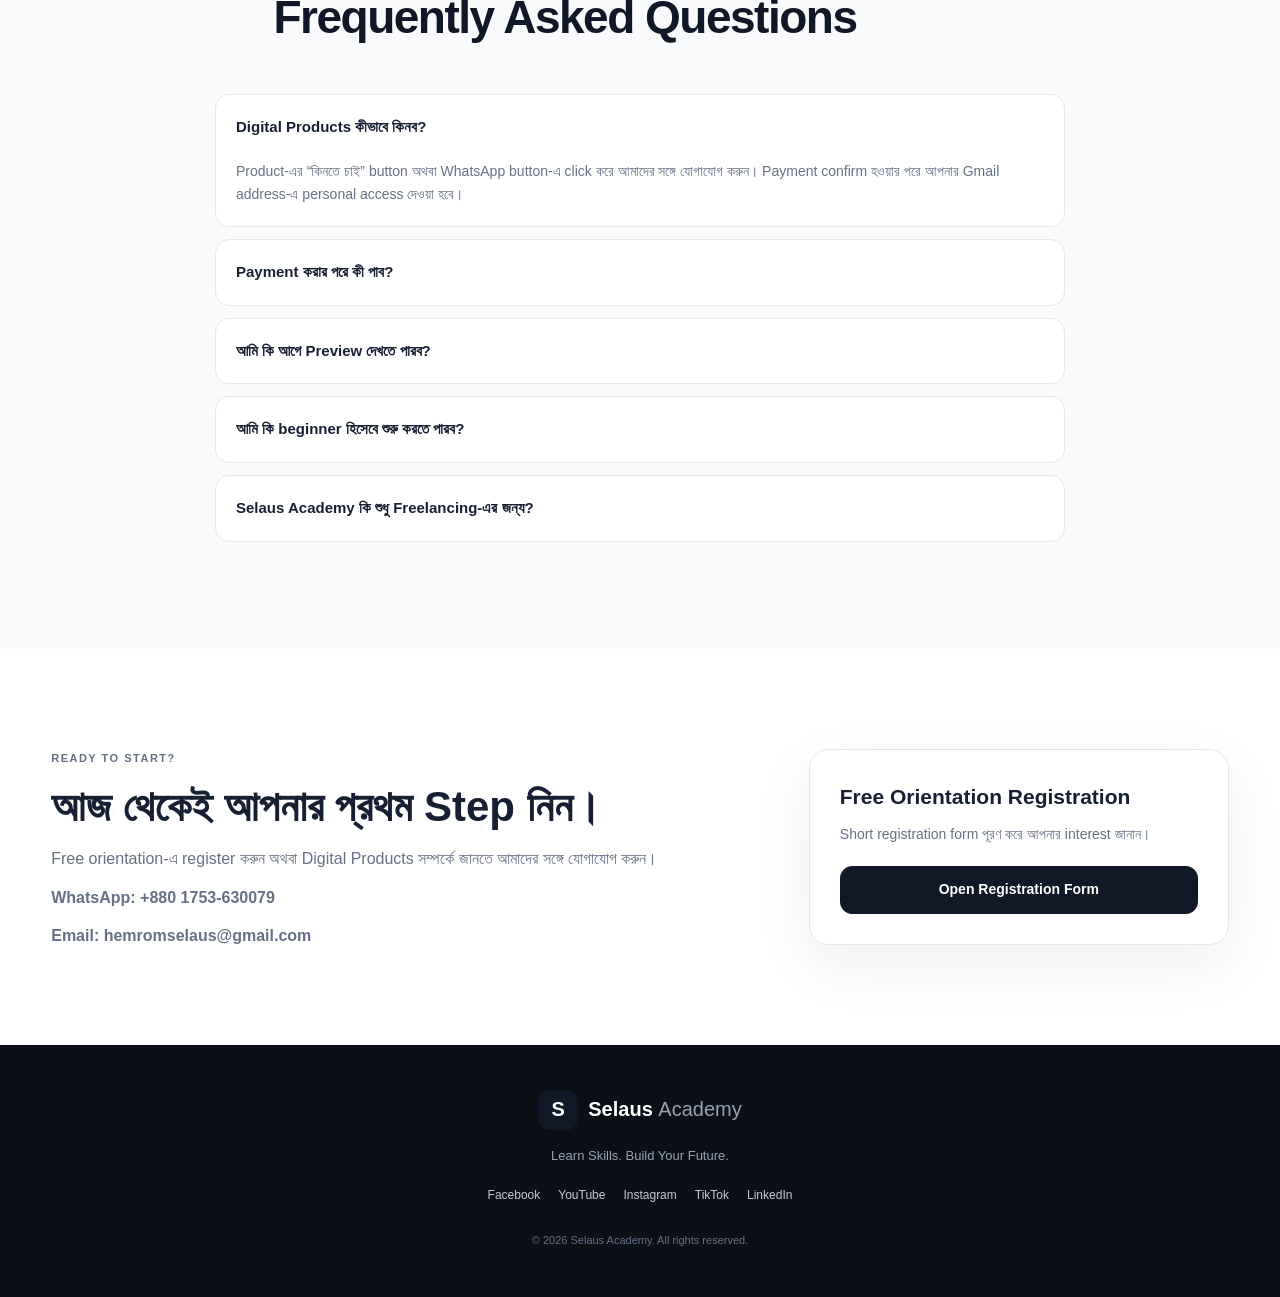
==== commit f95b27e8: "Update print statement from 'Hello' to 'Goodbye'" ====
--- a/index.html
+++ b/index.html
@@ -1,1575 +1,1675 @@
 <!doctype html>
 <html lang="bn">
 <head>
-
 <meta charset="utf-8">
 <meta name="viewport" content="width=device-width, initial-scale=1">
 
-<meta name="description" content="Selaus Academy - বাংলাদেশি শিক্ষার্থী ও চাকরিপ্রার্থীদের জন্য Digital Marketing, Canva, Freelancing, Upwork ও Fiverr শেখার বাংলা ডিজিটাল রিসোর্স।">
-
-<meta name="keywords" content="Digital Marketing Bangladesh, Canva Guide Bangla, Freelancing Guide Bangladesh, Upwork Proposal Bangla, Fiverr Guide Bangla">
-
-<title>Selaus Academy | ডিজিটাল স্কিল শিখুন, ভবিষ্যৎ গড়ুন</title>
+<meta name="description" content="Selaus Academy - Digital Skills, Freelancing, Career Development and Digital Products for Bangla-speaking learners.">
+
+<title>Selaus Academy | Learn Skills. Build Your Future.</title>
 
 <link rel="icon" href="favicon.svg">
 <link rel="stylesheet" href="style.css">
-
 </head>
 
 <body>
 
-
 <!-- ================= HEADER ================= -->
 
 <header>
-
-<div class="wrap nav">
-
-<a class="logo" href="#home">
-
-<span class="logo-mark">S</span>
-
-<span>
-Selaus <em>Academy</em>
-</span>
-
+  <div class="wrap nav">
+
+    <a class="logo" href="#home">
+      <b>S</b>
+      <span>Selaus <em>Academy</em></span>
+    </a>
+
+    <button id="menu" aria-label="Open Menu">☰</button>
+
+    <nav id="nav">
+      <a href="#home">হোম</a>
+      <a href="#courses">কোর্স</a>
+      <a href="#products">ডিজিটাল প্রোডাক্ট</a>
+      <a href="#free">ফ্রি রিসোর্স</a>
+      <a href="#about">আমাদের সম্পর্কে</a>
+      <a href="#faq">FAQ</a>
+      <a class="cta" href="#enroll">শুরু করুন</a>
+    </nav>
+
+  </div>
+</header>
+
+
+<!-- ================= HERO ================= -->
+
+<section id="home" class="hero">
+
+  <div class="wrap hero-grid">
+
+    <div class="hero-content">
+
+      <div class="eyebrow">
+        ONLINE TRAINING • DIGITAL SKILLS • CAREER DEVELOPMENT
+      </div>
+
+      <h1>
+        Digital Skills শিখুন।<br>
+        <span>নিজের ভবিষ্যৎ গড়ুন।</span>
+      </h1>
+
+      <p>
+        Beginner-friendly practical training, digital career resources,
+        freelancing guides এবং career development support—
+        সবকিছু এক জায়গায়।
+      </p>
+
+      <div class="actions">
+
+        <a
+          class="btn dark"
+          href="https://forms.gle/NHpn2oK4LzLdowEv6"
+          target="_blank"
+        >
+          🎓 Free Orientation
+        </a>
+
+        <a class="btn" href="#products">
+          📚 Digital Products দেখুন
+        </a>
+
+      </div>
+
+      <div class="trust">
+        ✓ Beginner Friendly
+        &nbsp; ✓ Practical Learning
+        &nbsp; ✓ Career Focused
+      </div>
+
+    </div>
+
+
+    <div class="visual">
+
+      <label>
+        LEARN → PRACTICE → BUILD → GROW
+      </label>
+
+      <div class="screen">
+
+        <small>SELAUS ACADEMY</small>
+
+        <h2>
+          Digital Skills<br>
+          for Real-World Growth
+        </h2>
+
+        <div class="bar">
+          <i></i>
+        </div>
+
+        <p>
+          Learn • Practice • Build • Grow
+        </p>
+
+      </div>
+
+      <i class="bubble b1">DM</i>
+      <i class="bubble b2">CV</i>
+      <i class="bubble b3">AI</i>
+      <i class="bubble b4">WEB</i>
+
+      <footer>
+        Mobile দিয়ে basic learning শুরু করতে পারবেন।
+        Advanced practical work-এর জন্য laptop/desktop recommended।
+      </footer>
+
+    </div>
+
+  </div>
+
+</section>
+
+
+<!-- ================= STATS ================= -->
+
+<section class="stats">
+
+  <div class="wrap statsgrid">
+
+    <div>
+      <b>11+</b>
+      <span>Years Professional Experience</span>
+    </div>
+
+    <div>
+      <b>1,900+</b>
+      <span>Youth Supported</span>
+    </div>
+
+    <div>
+      <b>500+</b>
+      <span>Employment Placements Supported</span>
+    </div>
+
+    <div>
+      <b>200+</b>
+      <span>Employer Partnerships</span>
+    </div>
+
+  </div>
+
+</section>
+
+
+<!-- ================= COURSES ================= -->
+
+<section id="courses" class="section">
+
+  <div class="wrap">
+
+    <div class="head">
+
+      <div>
+
+        <div class="eyebrow">
+          LEARNING PROGRAMS
+        </div>
+
+        <h2>
+          Skills that turn into action.
+        </h2>
+
+      </div>
+
+      <p>
+        Digital growth, career readiness, freelancing এবং
+        employability-এর জন্য practical learning.
+      </p>
+
+    </div>
+
+
+    <div class="cards">
+
+
+      <article>
+
+        <strong>DM</strong>
+
+        <mark>POPULAR</mark>
+
+        <h3>
+          Digital Marketing & Freelancing
+        </h3>
+
+        <p>
+          Social media marketing, content creation, Canva,
+          Meta tools, portfolio development এবং freelancing readiness।
+        </p>
+
+        <ul>
+          <li>Digital Marketing Fundamentals</li>
+          <li>Content & Social Media Strategy</li>
+          <li>Canva & Marketing Basics</li>
+          <li>Portfolio & Freelancing Roadmap</li>
+        </ul>
+
+        <a href="#products">
+          Digital Products দেখুন →
+        </a>
+
+      </article>
+
+
+      <article>
+
+        <strong>CV</strong>
+
+        <h3>
+          Career Development
+        </h3>
+
+        <p>
+          CV, LinkedIn, interview preparation, career direction
+          এবং professional online presence।
+        </p>
+
+        <ul>
+          <li>CV & Cover Letter</li>
+          <li>LinkedIn Optimization</li>
+          <li>Interview Preparation</li>
+          <li>Career Planning</li>
+        </ul>
+
+        <a href="#enroll">
+          Guidance নিন →
+        </a>
+
+      </article>
+
+
+      <article>
+
+        <strong>AI</strong>
+
+        <h3>
+          AI & Digital Productivity
+        </h3>
+
+        <p>
+          Modern AI এবং digital tools ব্যবহার করে productivity,
+          content এবং research workflow উন্নত করা।
+        </p>
+
+        <ul>
+          <li>AI-assisted Productivity</li>
+          <li>Content Workflow</li>
+          <li>Research & Writing</li>
+          <li>Responsible AI Use</li>
+        </ul>
+
+        <a href="#enroll">
+          Learn More →
+        </a>
+
+      </article>
+
+
+      <article>
+
+        <strong>TV</strong>
+
+        <h3>
+          Employability & TVET Support
+        </h3>
+
+        <p>
+          Workplace readiness, employability skills এবং
+          career development support।
+        </p>
+
+        <ul>
+          <li>Employability Skills</li>
+          <li>Workplace Readiness</li>
+          <li>Career Counseling</li>
+          <li>Job Search Strategy</li>
+        </ul>
+
+        <a href="#enroll">
+          Support নিন →
+        </a>
+
+      </article>
+
+    </div>
+
+  </div>
+
+</section>
+
+
+<!-- ================= WHY US ================= -->
+
+<section id="why" class="section soft">
+
+  <div class="wrap">
+
+    <div class="center">
+
+      <div class="eyebrow">
+        WHY SELAUS ACADEMY
+      </div>
+
+      <h2>
+        শুধু Lesson নয় — Practical Growth Journey।
+      </h2>
+
+      <p>
+        আপনি class শেষ করার পরে কী করবেন—
+        সেই বিষয়টি মাথায় রেখেই learning resources তৈরি করা হয়।
+      </p>
+
+    </div>
+
+
+    <div class="features">
+
+      <div>
+        <b>01</b>
+        <h3>Beginner Friendly</h3>
+        <p>
+          সহজ ভাষায় explanation, step-by-step guidance
+          এবং practical examples।
+        </p>
+      </div>
+
+
+      <div>
+        <b>02</b>
+        <h3>Learn from Home</h3>
+        <p>
+          ঘরে বসে শেখার সুযোগ। Basic কাজ mobile দিয়েও শুরু করা যায়।
+        </p>
+      </div>
+
+
+      <div>
+        <b>03</b>
+        <h3>Portfolio Focused</h3>
+        <p>
+          শেখার পাশাপাশি practical work এবং portfolio তৈরি করার সুযোগ।
+        </p>
+      </div>
+
+
+      <div>
+        <b>04</b>
+        <h3>Career Oriented</h3>
+        <p>
+          Skill-এর সঙ্গে freelancing, employment এবং career growth-এর
+          connection তৈরি করা।
+        </p>
+      </div>
+
+    </div>
+
+  </div>
+
+</section>
+
+
+<!-- =====================================================
+     DIGITAL PRODUCTS
+===================================================== -->
+
+<section id="products" class="section products-section">
+
+  <div class="wrap">
+
+    <div class="head">
+
+      <div>
+
+        <div class="eyebrow">
+          DIGITAL PRODUCTS
+        </div>
+
+        <h2>
+          আপনার Digital Career-এর জন্য Practical Resources।
+        </h2>
+
+      </div>
+
+      <p>
+        Beginner-friendly guides, templates এবং practical learning
+        resources। Payment-এর পরে personal access দেওয়া হবে।
+      </p>
+
+    </div>
+
+
+    <!-- PRODUCT NOTICE -->
+
+    <div class="product-notice">
+
+      <div class="notice-icon">
+        🔐
+      </div>
+
+      <div>
+
+        <strong>
+          নিরাপদ Digital Product Access
+        </strong>
+
+        <p>
+          Paid products-এর সম্পূর্ণ PDF/PPTX website-এ publicly available নয়।
+          Purchase করার পরে আপনার Gmail address-এ ব্যক্তিগত access দেওয়া হবে।
+        </p>
+
+      </div>
+
+    </div>
+
+
+    <div class="product-grid">
+
+
+      <!-- PRODUCT 1 -->
+
+      <article class="product-card">
+
+        <div class="product-top">
+
+          <div class="product-icon">
+            DM
+          </div>
+
+          <span class="popular">
+            POPULAR
+          </span>
+
+        </div>
+
+        <h3>
+          Digital Marketing Beginner Guide
+        </h3>
+
+        <p>
+          Digital Marketing-এর fundamentals থেকে social media,
+          content marketing এবং beginner roadmap—সবকিছু সহজভাবে।
+        </p>
+
+        <div class="product-list">
+
+          <span>✓ Digital Marketing Fundamentals</span>
+          <span>✓ Social Media Marketing</span>
+          <span>✓ Content Marketing</span>
+          <span>✓ Beginner Roadmap</span>
+
+        </div>
+
+        <div class="price">
+          ৳ ১৯৯
+        </div>
+
+        <div class="file-info">
+          <span>📄 PDF</span>
+          <span>📊 PPTX</span>
+          <span>🔐 After Purchase</span>
+        </div>
+
+        <div class="product-actions">
+
+          <button
+            class="preview-btn"
+            onclick="openPreview('dm')"
+          >
+            👁️ Preview
+          </button>
+
+          <a
+            class="buy-btn"
+            href="https://wa.me/8801753630079?text=আমি%20Digital%20Marketing%20Beginner%20Guide%20কিনতে%20চাই।"
+            target="_blank"
+          >
+            💬 কিনতে চাই
+          </a>
+
+        </div>
+
+      </article>
+
+
+      <!-- PRODUCT 2 -->
+
+      <article class="product-card">
+
+        <div class="product-top">
+
+          <div class="product-icon">
+            CV
+          </div>
+
+        </div>
+
+        <h3>
+          Canva Beginner to Professional Guide
+        </h3>
+
+        <p>
+          Canva ব্যবহার করে Social Media, Marketing এবং
+          Professional Design তৈরির step-by-step guide।
+        </p>
+
+        <div class="product-list">
+
+          <span>✓ Canva Fundamentals</span>
+          <span>✓ Professional Design Basics</span>
+          <span>✓ Social Media Design</span>
+          <span>✓ Marketing Materials</span>
+
+        </div>
+
+        <div class="price">
+          ৳ ২৯৯
+        </div>
+
+        <div class="file-info">
+          <span>📄 PDF</span>
+          <span>📊 PPTX</span>
+          <span>🔐 After Purchase</span>
+        </div>
+
+        <div class="product-actions">
+
+          <button
+            class="preview-btn"
+            onclick="openPreview('canva')"
+          >
+            👁️ Preview
+          </button>
+
+          <a
+            class="buy-btn"
+            href="https://wa.me/8801753630079?text=আমি%20Canva%20Beginner%20to%20Professional%20Guide%20কিনতে%20চাই।"
+            target="_blank"
+          >
+            💬 কিনতে চাই
+          </a>
+
+        </div>
+
+      </article>
+
+
+      <!-- PRODUCT 3 -->
+
+      <article class="product-card">
+
+        <div class="product-top">
+
+          <div class="product-icon">
+            FR
+          </div>
+
+        </div>
+
+        <h3>
+          Freelancing Beginner Guide
+        </h3>
+
+        <p>
+          Freelancing শুরু করতে কী শিখবেন, portfolio কীভাবে তৈরি করবেন
+          এবং client-এর সঙ্গে কীভাবে যোগাযোগ করবেন।
+        </p>
+
+        <div class="product-list">
+
+          <span>✓ Freelancing Fundamentals</span>
+          <span>✓ Online Opportunities</span>
+          <span>✓ Portfolio Preparation</span>
+          <span>✓ Client Communication</span>
+
+        </div>
+
+        <div class="price">
+          ৳ ২৯৯
+        </div>
+
+        <div class="file-info">
+          <span>📄 PDF</span>
+          <span>📊 PPTX</span>
+          <span>🔐 After Purchase</span>
+        </div>
+
+        <div class="product-actions">
+
+          <button
+            class="preview-btn"
+            onclick="openPreview('freelancing')"
+          >
+            👁️ Preview
+          </button>
+
+          <a
+            class="buy-btn"
+            href="https://wa.me/8801753630079?text=আমি%20Freelancing%20Beginner%20Guide%20কিনতে%20চাই।"
+            target="_blank"
+          >
+            💬 কিনতে চাই
+          </a>
+
+        </div>
+
+      </article>
+
+
+      <!-- PRODUCT 4 -->
+
+      <article class="product-card">
+
+        <div class="product-top">
+
+          <div class="product-icon">
+            UP
+          </div>
+
+        </div>
+
+        <h3>
+          Upwork Proposal Guide
+        </h3>
+
+        <p>
+          Upwork job বুঝে professional proposal লেখা,
+          client approach এবং proposal strategy শেখার guide।
+        </p>
+
+        <div class="product-list">
+
+          <span>✓ Job Analysis</span>
+          <span>✓ Proposal Structure</span>
+          <span>✓ Client Communication</span>
+          <span>✓ Proposal Examples</span>
+
+        </div>
+
+        <div class="price">
+          ৳ ৩৯৯
+        </div>
+
+        <div class="file-info">
+          <span>📄 PDF</span>
+          <span>📊 PPTX</span>
+          <span>🔐 After Purchase</span>
+        </div>
+
+        <div class="product-actions">
+
+          <button
+            class="preview-btn"
+            onclick="openPreview('upwork')"
+          >
+            👁️ Preview
+          </button>
+
+          <a
+            class="buy-btn"
+            href="https://wa.me/8801753630079?text=আমি%20Upwork%20Proposal%20Guide%20কিনতে%20চাই।"
+            target="_blank"
+          >
+            💬 কিনতে চাই
+          </a>
+
+        </div>
+
+      </article>
+
+
+      <!-- PRODUCT 5 -->
+
+      <article class="product-card">
+
+        <div class="product-top">
+
+          <div class="product-icon">
+            FV
+          </div>
+
+        </div>
+
+        <h3>
+          Fiverr Gig Guide
+        </h3>
+
+        <p>
+          Fiverr profile ও gig তৈরি, optimization এবং
+          client communication-এর beginner-friendly guide।
+        </p>
+
+        <div class="product-list">
+
+          <span>✓ Fiverr Profile Setup</span>
+          <span>✓ Gig Creation</span>
+          <span>✓ Gig Optimization</span>
+          <span>✓ Client Communication</span>
+
+        </div>
+
+        <div class="price">
+          ৳ ৩৯৯
+        </div>
+
+        <div class="file-info">
+          <span>📄 PDF</span>
+          <span>📊 PPTX</span>
+          <span>🔐 After Purchase</span>
+        </div>
+
+        <div class="product-actions">
+
+          <button
+            class="preview-btn"
+            onclick="openPreview('fiverr')"
+          >
+            👁️ Preview
+          </button>
+
+          <a
+            class="buy-btn"
+            href="https://wa.me/8801753630079?text=আমি%20Fiverr%20Gig%20Guide%20কিনতে%20চাই।"
+            target="_blank"
+          >
+            💬 কিনতে চাই
+          </a>
+
+        </div>
+
+      </article>
+
+
+      <!-- PRODUCT 6 -->
+
+      <article class="product-card coming">
+
+        <div class="product-top">
+
+          <div class="product-icon">
+            EX
+          </div>
+
+          <span class="coming-badge">
+            COMING SOON
+          </span>
+
+        </div>
+
+        <h3>
+          Career & Productivity Templates
+        </h3>
+
+        <p>
+          Freelancing, client management, income tracking,
+          job search এবং social media planning-এর জন্য practical templates।
+        </p>
+
+        <div class="product-list">
+
+          <span>✓ Client Tracker</span>
+          <span>✓ Lead Tracker</span>
+          <span>✓ Income Tracker</span>
+          <span>✓ Job Application Tracker</span>
+          <span>✓ Social Media Calendar</span>
+
+        </div>
+
+        <div class="price">
+          Coming Soon
+        </div>
+
+        <div class="file-info">
+          <span>📊 Excel</span>
+          <span>📋 Templates</span>
+        </div>
+
+        <button class="disabled-btn">
+          Coming Soon
+        </button>
+
+      </article>
+
+    </div>
+
+
+    <!-- BUNDLE -->
+
+    <div class="bundle">
+
+      <div>
+
+        <div class="eyebrow">
+          SPECIAL BUNDLE
+        </div>
+
+        <h2>
+          Digital Career Starter Bundle
+        </h2>
+
+        <p>
+          Digital Marketing + Canva + Freelancing + Upwork + Fiverr—
+          beginner হিসেবে শুরু করার জন্য গুরুত্বপূর্ণ resources একসাথে।
+        </p>
+
+        <div class="bundle-items">
+          ✓ 5 Practical Guides
+          &nbsp;&nbsp;
+          ✓ PDF + PPTX
+          &nbsp;&nbsp;
+          ✓ Personal Access
+        </div>
+
+      </div>
+
+      <div class="bundle-price">
+
+        <span>Launch Offer</span>
+
+        <strong>
+          ৳ ৯৯৯
+        </strong>
+
+        <a
+          href="https://wa.me/8801753630079?text=আমি%20Digital%20Career%20Starter%20Bundle%20কিনতে%20চাই।"
+          target="_blank"
+          class="bundle-btn"
+        >
+          💬 Bundle কিনতে চাই
+        </a>
+
+      </div>
+
+    </div>
+
+  </div>
+
+</section>
+
+
+<!-- ================= FREE RESOURCES ================= -->
+
+<section id="free" class="section soft">
+
+  <div class="wrap">
+
+    <div class="center">
+
+      <div class="eyebrow">
+        FREE RESOURCES
+      </div>
+
+      <h2>
+        বিনামূল্যে কিছু শিখুন।
+      </h2>
+
+      <p>
+        ভবিষ্যতে এখানে free PDF, checklist, templates,
+        mini guides এবং helpful resources দেওয়া হবে।
+      </p>
+
+    </div>
+
+
+    <div class="free-grid">
+
+      <div class="free-card">
+
+        <span>📘</span>
+
+        <h3>
+          Free Digital Marketing Checklist
+        </h3>
+
+        <p>
+          Beginner হিসেবে Digital Marketing শুরু করার basic checklist।
+        </p>
+
+        <button class="disabled-btn">
+          Coming Soon
+        </button>
+
+      </div>
+
+
+      <div class="free-card">
+
+        <span>📋</span>
+
+        <h3>
+          Freelancing Starter Checklist
+        </h3>
+
+        <p>
+          Freelancing শুরু করার আগে কী কী প্রস্তুতি নেবেন।
+        </p>
+
+        <button class="disabled-btn">
+          Coming Soon
+        </button>
+
+      </div>
+
+
+      <div class="free-card">
+
+        <span>📊</span>
+
+        <h3>
+          Social Media Content Planner
+        </h3>
+
+        <p>
+          আপনার social media content planning সহজ করার resource।
+        </p>
+
+        <button class="disabled-btn">
+          Coming Soon
+        </button>
+
+      </div>
+
+    </div>
+
+  </div>
+
+</section>
+
+
+<!-- ================= ROADMAP ================= -->
+
+<section class="section">
+
+  <div class="wrap">
+
+    <div class="head">
+
+      <div>
+
+        <div class="eyebrow">
+          LEARNING ROADMAP
+        </div>
+
+        <h2>
+          Beginner থেকে Opportunity।
+        </h2>
+
+      </div>
+
+      <p>
+        একটি সহজ four-stage learning approach।
+      </p>
+
+    </div>
+
+
+    <div class="steps">
+
+      <div>
+        <b>01</b>
+        <h3>Learn</h3>
+        <p>
+          Fundamentals বুঝুন।
+        </p>
+      </div>
+
+      <div>
+        <b>02</b>
+        <h3>Practice</h3>
+        <p>
+          Guided tasks সম্পন্ন করুন।
+        </p>
+      </div>
+
+      <div>
+        <b>03</b>
+        <h3>Build</h3>
+        <p>
+          Portfolio তৈরি করুন।
+        </p>
+      </div>
+
+      <div>
+        <b>04</b>
+        <h3>Grow</h3>
+        <p>
+          Opportunity-এর জন্য apply করুন।
+        </p>
+      </div>
+
+    </div>
+
+  </div>
+
+</section>
+
+
+<!-- ================= ABOUT ================= -->
+
+<section id="about" class="section about">
+
+  <div class="wrap aboutgrid">
+
+    <div>
+
+      <div class="eyebrow">
+        ABOUT SELAUS ACADEMY
+      </div>
+
+      <h2>
+        Practical Skill Development এবং Career Experience-এর সমন্বয়।
+      </h2>
+
+      <p>
+        Selaus Academy practical learning, career development,
+        digital skills এবং employability-এর উপর কাজ করে।
+      </p>
+
+      <p>
+        Training, workforce development, youth employment, TVET,
+        employer engagement, career counseling এবং digital learning
+        experience-এর ভিত্তিতে এই platform তৈরি করা হয়েছে।
+      </p>
+
+      <p>
+        আমাদের লক্ষ্য খুব সহজ—
+        কী শিখবেন বুঝুন, practice করুন, portfolio তৈরি করুন
+        এবং আপনার পরবর্তী career step নিন।
+      </p>
+
+      <div class="ticks">
+        ✓ Practical Training
+        &nbsp; ✓ Career Guidance
+        &nbsp; ✓ Digital Skills
+        &nbsp; ✓ Employability Focus
+      </div>
+
+    </div>
+
+
+    <div class="profile">
+
+      <div class="avatar">
+        S
+      </div>
+
+      <small>
+        FOUNDER & TRAINER
+      </small>
+
+      <h3>
+        Selaus Hemrom
+      </h3>
+
+      <p>
+        Career Development & Digital Growth Specialist
+      </p>
+
+      <div class="tags">
+        Workforce Development<br>
+        Career Counseling<br>
+        Digital Marketing<br>
+        Training Facilitation
+      </div>
+
+      <a
+        href="https://www.linkedin.com/in/selaus-hemrom/"
+        target="_blank"
+      >
+        View LinkedIn Profile ↗
+      </a>
+
+    </div>
+
+  </div>
+
+</section>
+
+
+<!-- ================= OFFER ================= -->
+
+<section class="offer">
+
+  <div class="wrap offerbox">
+
+    <div>
+
+      <div class="eyebrow">
+        START WITHOUT OVERTHINKING
+      </div>
+
+      <h2>
+        Free Orientation Class-এ যোগ দিন।
+      </h2>
+
+      <p>
+        আপনার লক্ষ্য অনুযায়ী কোন skill বা learning path
+        আপনার জন্য উপযুক্ত তা বুঝে নিন।
+      </p>
+
+    </div>
+
+    <a
+      class="btn white"
+      href="https://forms.gle/NHpn2oK4LzLdowEv6"
+      target="_blank"
+    >
+      🎓 Register Free Orientation →
+    </a>
+
+  </div>
+
+</section>
+
+
+<!-- ================= FAQ ================= -->
+
+<section id="faq" class="section soft">
+
+  <div class="wrap narrow">
+
+    <div class="center">
+
+      <div class="eyebrow">
+        FAQ
+      </div>
+
+      <h2>
+        Frequently Asked Questions
+      </h2>
+
+    </div>
+
+
+    <details open>
+
+      <summary>
+        Digital Products কীভাবে কিনব?
+      </summary>
+
+      <p>
+        Product-এর “কিনতে চাই” button অথবা WhatsApp button-এ click করে
+        আমাদের সঙ্গে যোগাযোগ করুন। Payment confirm হওয়ার পরে আপনার
+        Gmail address-এ personal access দেওয়া হবে।
+      </p>
+
+    </details>
+
+
+    <details>
+
+      <summary>
+        Payment করার পরে কী পাব?
+      </summary>
+
+      <p>
+        Product অনুযায়ী PDF এবং PPTX file/access দেওয়া হবে।
+        Access ব্যক্তিগতভাবে দেওয়া হবে।
+      </p>
+
+    </details>
+
+
+    <details>
+
+      <summary>
+        আমি কি আগে Preview দেখতে পারব?
+      </summary>
+
+      <p>
+        হ্যাঁ। Preview button-এ click করলে product-এর details,
+        contents এবং sample information দেখতে পারবেন।
+        সম্পূর্ণ paid file public করা হবে না।
+      </p>
+
+    </details>
+
+
+    <details>
+
+      <summary>
+        আমি কি beginner হিসেবে শুরু করতে পারব?
+      </summary>
+
+      <p>
+        অবশ্যই। আমাদের guides এবং training beginner-friendly
+        approach অনুসরণ করে তৈরি করা হয়েছে।
+      </p>
+
+    </details>
+
+
+    <details>
+
+      <summary>
+        Selaus Academy কি শুধু Freelancing-এর জন্য?
+      </summary>
+
+      <p>
+        না। Freelancing-এর পাশাপাশি Digital Marketing,
+        employment, career development, digital entrepreneurship
+        এবং employability-এর জন্যও resources ও training রয়েছে।
+      </p>
+
+    </details>
+
+  </div>
+
+</section>
+
+
+<!-- ================= ENROLL ================= -->
+
+<section id="enroll" class="section">
+
+  <div class="wrap enroll">
+
+    <div>
+
+      <div class="eyebrow">
+        READY TO START?
+      </div>
+
+      <h2>
+        আজ থেকেই আপনার প্রথম Step নিন।
+      </h2>
+
+      <p>
+        Free orientation-এ register করুন অথবা Digital Products
+        সম্পর্কে জানতে আমাদের সঙ্গে যোগাযোগ করুন।
+      </p>
+
+      <p>
+        <b>WhatsApp:</b>
+        <a
+          href="https://wa.me/8801753630079"
+          target="_blank"
+        >
+          +880 1753-630079
+        </a>
+      </p>
+
+      <p>
+        <b>Email:</b>
+        <a href="mailto:hemromselaus@gmail.com">
+          hemromselaus@gmail.com
+        </a>
+      </p>
+
+    </div>
+
+
+    <div class="formcard">
+
+      <h3>
+        Free Orientation Registration
+      </h3>
+
+      <p>
+        Short registration form পূরণ করে আপনার interest জানান।
+      </p>
+
+      <a
+        class="btn dark full"
+        href="https://forms.gle/NHpn2oK4LzLdowEv6"
+        target="_blank"
+      >
+        Open Registration Form
+      </a>
+
+    </div>
+
+  </div>
+
+</section>
+
+
+<!-- ================= FOOTER ================= -->
+
+<footer>
+
+  <div class="wrap foot">
+
+    <div class="logo">
+      <b>S</b>
+      <span>Selaus <em>Academy</em></span>
+    </div>
+
+    <p>
+      Learn Skills. Build Your Future.
+    </p>
+
+
+    <div class="links">
+
+      <a
+        href="https://www.facebook.com/SelausSuccessAcademy"
+        target="_blank"
+      >
+        Facebook
+      </a>
+
+      <a
+        href="https://www.youtube.com/@SelausAcademy-Silas"
+        target="_blank"
+      >
+        YouTube
+      </a>
+
+      <a
+        href="https://www.instagram.com/selaushemrom/"
+        target="_blank"
+      >
+        Instagram
+      </a>
+
+      <a
+        href="https://www.tiktok.com/@selausacademy"
+        target="_blank"
+      >
+        TikTok
+      </a>
+
+      <a
+        href="https://www.linkedin.com/in/selaus-hemrom/"
+        target="_blank"
+      >
+        LinkedIn
+      </a>
+
+    </div>
+
+    <small>
+      © 2026 Selaus Academy. All rights reserved.
+    </small>
+
+  </div>
+
+</footer>
+
+
+<!-- ================= WHATSAPP FLOATING BUTTON ================= -->
+
+<a
+  class="wa"
+  href="https://wa.me/8801753630079?text=Hello%20Selaus%20Academy%2C%20I%20am%20interested%20in%20your%20Digital%20Products."
+  target="_blank"
+  aria-label="WhatsApp"
+>
+  WA
 </a>
 
 
-<button id="menu" aria-label="Menu">
-☰
-</button>
-
-
-<nav id="nav">
-
-<a href="#courses">কোর্স</a>
-
-<a href="#products">ডিজিটাল পণ্য</a>
-
-<a href="#why">কেন আমরা</a>
-
-<a href="#about">আমাদের সম্পর্কে</a>
-
-<a href="#faq">FAQ</a>
-
-<a class="nav-button" href="#contact">
-যোগাযোগ করুন
-</a>
-
-</nav>
+<!-- =====================================================
+     PREVIEW MODAL
+===================================================== -->
+
+<div
+  id="previewModal"
+  class="modal"
+  aria-hidden="true"
+>
+
+  <div class="modal-overlay" onclick="closePreview()"></div>
+
+  <div class="modal-box">
+
+    <button
+      class="modal-close"
+      onclick="closePreview()"
+      aria-label="Close"
+    >
+      ×
+    </button>
+
+    <div id="previewContent"></div>
+
+  </div>
 
 </div>
 
-</header>
-
-
-
-<!-- ================= HERO ================= -->
-
-<section id="home" class="hero">
-
-<div class="wrap hero-grid">
-
-
-<div class="hero-content">
-
-<div class="eyebrow">
-বাংলায় শেখা • বাস্তব কাজ • ক্যারিয়ার উন্নয়ন
-</div>
-
-
-<h1>
-
-ডিজিটাল স্কিল শিখুন।
-
-<span>
-নিজের ভবিষ্যৎ গড়ুন।
-</span>
-
-</h1>
-
-
-<p class="hero-text">
-
-বাংলাদেশের শিক্ষার্থী, চাকরিপ্রার্থী ও নতুনদের জন্য
-সহজ বাংলায় তৈরি Practical Digital Skills,
-Freelancing এবং Career Development Resources।
-
-</p>
-
-
-<div class="actions">
-
-<a
-class="btn primary"
-href="https://forms.gle/NHpn2oK4LzLdowEv6"
-target="_blank">
-
-🎓 ফ্রি Orientation-এ যোগ দিন
-
-</a>
-
-
-<a
-class="btn secondary"
-href="#products">
-
-📚 ডিজিটাল পণ্য দেখুন
-
-</a>
-
-</div>
-
-
-<div class="trust">
-
-✓ Beginner Friendly
-
-<span>•</span>
-
-✓ বাংলা ভাষায়
-
-<span>•</span>
-
-✓ Practical Resources
-
-</div>
-
-</div>
-
-
-
-<div class="hero-visual">
-
-<div class="visual-label">
-SKILL → PRACTICE → PORTFOLIO → INCOME
-</div>
-
-
-<div class="digital-screen">
-
-<div class="screen-top">
-<span>SELAUS ACADEMY</span>
-<span>2026</span>
-</div>
-
-
-<h2>
-Digital Skills
-<br>
-For Your Future
-</h2>
-
-
-<div class="screen-line"></div>
-
-
-<p>
-শিখুন • অনুশীলন করুন • তৈরি করুন • এগিয়ে যান
-</p>
-
-
-<div class="screen-items">
-
-<span>Digital Marketing</span>
-<span>Canva</span>
-<span>Freelancing</span>
-<span>AI</span>
-
-</div>
-
-</div>
-
-
-<div class="floating-card card-one">
-📘 বাংলা গাইড
-</div>
-
-<div class="floating-card card-two">
-💼 Freelancing
-</div>
-
-<div class="floating-card card-three">
-📈 Career Growth
-</div>
-
-
-</div>
-
-</div>
-
-</section>
-
-
-
-<!-- ================= STATS ================= -->
-
-<section class="stats">
-
-<div class="wrap stats-grid">
-
-<div>
-<strong>11+</strong>
-<span>বছরের পেশাগত অভিজ্ঞতা</span>
-</div>
-
-
-<div>
-<strong>1,900+</strong>
-<span>যুবদের সাথে কাজের অভিজ্ঞতা</span>
-</div>
-
-
-<div>
-<strong>500+</strong>
-<span>Employment Support</span>
-</div>
-
-
-<div>
-<strong>200+</strong>
-<span>Employer Partnership</span>
-</div>
-
-</div>
-
-</section>
-
-
-
-<!-- ================= COURSES ================= -->
-
-<section id="courses" class="section">
-
-<div class="wrap">
-
-<div class="section-heading">
-
-<div>
-
-<div class="eyebrow">
-LEARNING PROGRAMS
-</div>
-
-<h2>
-যে স্কিলগুলো বাস্তব কাজে ব্যবহার করতে পারবেন
-</h2>
-
-</div>
-
-
-<p>
-শুধু theory নয়—শেখা, practice এবং portfolio তৈরির দিকে গুরুত্ব।
-</p>
-
-</div>
-
-
-
-<div class="course-grid">
-
-
-<article class="course-card">
-
-<div class="icon-box">
-DM
-</div>
-
-<h3>
-Digital Marketing & Freelancing
-</h3>
-
-<p>
-Digital Marketing, Social Media, Canva,
-Meta Ads এবং Freelancing-এর practical foundation।
-</p>
-
-<ul>
-
-<li>Digital Marketing Fundamentals</li>
-
-<li>Social Media Marketing</li>
-
-<li>Canva & Content Creation</li>
-
-<li>Portfolio Development</li>
-
-</ul>
-
-<a href="#products">
-ডিজিটাল গাইড দেখুন →
-</a>
-
-</article>
-
-
-
-<article class="course-card">
-
-<div class="icon-box">
-CV
-</div>
-
-<h3>
-Career Development
-</h3>
-
-<p>
-চাকরি, CV, LinkedIn এবং interview preparation-এর
-জন্য practical career guidance।
-</p>
-
-<ul>
-
-<li>CV & Cover Letter</li>
-
-<li>LinkedIn Profile</li>
-
-<li>Interview Preparation</li>
-
-<li>Career Planning</li>
-
-</ul>
-
-<a href="#contact">
-Guidance নিন →
-</a>
-
-</article>
-
-
-
-<article class="course-card">
-
-<div class="icon-box">
-AI
-</div>
-
-<h3>
-AI & Digital Productivity
-</h3>
-
-<p>
-AI এবং modern digital tools ব্যবহার করে
-কাজকে আরও দ্রুত ও কার্যকর করার পদ্ধতি।
-</p>
-
-<ul>
-
-<li>AI Productivity</li>
-
-<li>Content Workflow</li>
-
-<li>Research Support</li>
-
-<li>Responsible AI Use</li>
-
-</ul>
-
-<a href="#contact">
-আরও জানুন →
-</a>
-
-</article>
-
-
-
-<article class="course-card">
-
-<div class="icon-box">
-TV
-</div>
-
-<h3>
-Employability & TVET Support
-</h3>
-
-<p>
-চাকরির প্রস্তুতি, workplace readiness এবং
-employability skill development।
-</p>
-
-<ul>
-
-<li>Employability Skills</li>
-
-<li>Workplace Readiness</li>
-
-<li>Career Counseling</li>
-
-<li>Job Search Strategy</li>
-
-</ul>
-
-<a href="#contact">
-যোগাযোগ করুন →
-</a>
-
-</article>
-
-</div>
-
-</div>
-
-</section>
-
-
-
-<!-- ================================================= -->
-<!-- DIGITAL PRODUCTS -->
-<!-- ================================================= -->
-
-<section id="products" class="section products-section">
-
-<div class="wrap">
-
-
-<div class="section-heading">
-
-<div>
-
-<div class="eyebrow">
-SELAUS DIGITAL STORE
-</div>
-
-<h2>
-ডিজিটাল গাইড ও রিসোর্স
-</h2>
-
-</div>
-
-
-<p>
-নিজে শেখার জন্য তৈরি Practical PDF ও PPTX Resources।
-</p>
-
-</div>
-
-
-
-<div class="store-banner">
-
-<div class="store-icon">
-📚
-</div>
-
-<div>
-
-<h3>
-নিজের গতিতে শিখুন
-</h3>
-
-<p>
-বাংলায় তৈরি সহজবোধ্য Digital Career Resources।
-</p>
-
-</div>
-
-</div>
-
-
-
-<div class="product-grid">
-
-
-<!-- PRODUCT 1 -->
-
-<article class="product-card">
-
-<div class="product-header">
-
-<div class="product-icon">
-DM
-</div>
-
-<span class="badge popular">
-জনপ্রিয়
-</span>
-
-</div>
-
-
-<h3>
-Digital Marketing Beginner Guide
-</h3>
-
-
-<p>
-Digital Marketing-এর basic থেকে শুরু করে
-Social Media, Content Marketing ও online growth
-সম্পর্কে সহজভাবে শেখার গাইড।
-</p>
-
-
-<div class="product-list">
-
-<span>✓ Digital Marketing Fundamentals</span>
-
-<span>✓ Social Media Marketing</span>
-
-<span>✓ Content Marketing</span>
-
-<span>✓ Beginner Roadmap</span>
-
-</div>
-
-
-<div class="price">
-৳ ২৯৯
-</div>
-
-
-<div class="file-info">
-
-<span>📄 PDF</span>
-
-<span>📊 PPTX</span>
-
-</div>
-
-
-<a
-class="preview-btn"
-href="https://drive.google.com/file/d/1MOBpwEW-NtqOUlAz3L7iqYTeUMCa0K8m/view"
-target="_blank">
-
-👁️ Preview দেখুন
-
-</a>
-
-
-<a
-class="buy-btn"
-href="https://wa.me/8801753630079?text=আমি%20Digital%20Marketing%20Beginner%20Guide%20কিনতে%20চাই।"
-target="_blank">
-
-💬 কিনতে WhatsApp করুন
-
-</a>
-
-</article>
-
-
-
-<!-- PRODUCT 2 -->
-
-<article class="product-card">
-
-<div class="product-header">
-
-<div class="product-icon">
-CV
-</div>
-
-</div>
-
-
-<h3>
-Canva Beginner to Professional Guide
-</h3>
-
-
-<p>
-Canva ব্যবহার করে Social Media, Marketing
-এবং Professional Design তৈরির step-by-step guide।
-</p>
-
-
-<div class="product-list">
-
-<span>✓ Canva Fundamentals</span>
-
-<span>✓ Design Basics</span>
-
-<span>✓ Social Media Design</span>
-
-<span>✓ Marketing Materials</span>
-
-</div>
-
-
-<div class="price">
-৳ ২৯৯
-</div>
-
-
-<div class="file-info">
-
-<span>📄 PDF</span>
-
-<span>📊 PPTX</span>
-
-</div>
-
-
-<a
-class="preview-btn"
-href="https://drive.google.com/file/d/1jaK1oZDMsOiHPEU8A-ncsaHI4yrH0ukt/view"
-target="_blank">
-
-👁️ Preview দেখুন
-
-</a>
-
-
-<a
-class="buy-btn"
-href="https://wa.me/8801753630079?text=আমি%20Canva%20Guide%20কিনতে%20চাই।"
-target="_blank">
-
-💬 কিনতে WhatsApp করুন
-
-</a>
-
-</article>
-
-
-
-<!-- PRODUCT 3 -->
-
-<article class="product-card">
-
-<div class="product-header">
-
-<div class="product-icon">
-FR
-</div>
-
-</div>
-
-
-<h3>
-Freelancing Beginner Guide
-</h3>
-
-
-<p>
-Freelancing শুরু করতে কী শিখবেন,
-কীভাবে portfolio তৈরি করবেন এবং client-এর সাথে
-যোগাযোগ করবেন—তার practical roadmap।
-</p>
-
-
-<div class="product-list">
-
-<span>✓ Freelancing Fundamentals</span>
-
-<span>✓ Online Opportunities</span>
-
-<span>✓ Portfolio Preparation</span>
-
-<span>✓ Client Communication</span>
-
-</div>
-
-
-<div class="price">
-৳ ২৯৯
-</div>
-
-
-<div class="file-info">
-
-<span>📄 PDF</span>
-
-<span>📊 PPTX</span>
-
-</div>
-
-
-<a
-class="preview-btn"
-href="https://drive.google.com/file/d/1BlvvCPeZFdTPtQWB93so-1aU5-fUAbSC/view"
-target="_blank">
-
-👁️ Preview দেখুন
-
-</a>
-
-
-<a
-class="buy-btn"
-href="https://wa.me/8801753630079?text=আমি%20Freelancing%20Beginner%20Guide%20কিনতে%20চাই।"
-target="_blank">
-
-💬 কিনতে WhatsApp করুন
-
-</a>
-
-</article>
-
-
-
-<!-- PRODUCT 4 -->
-
-<article class="product-card">
-
-<div class="product-header">
-
-<div class="product-icon">
-UP
-</div>
-
-</div>
-
-
-<h3>
-Upwork Proposal Guide
-</h3>
-
-
-<p>
-Upwork job বুঝে professional proposal লেখা,
-client approach এবং proposal strategy শেখার guide।
-</p>
-
-
-<div class="product-list">
-
-<span>✓ Job Analysis</span>
-
-<span>✓ Proposal Structure</span>
-
-<span>✓ Client Communication</span>
-
-<span>✓ Proposal Examples</span>
-
-</div>
-
-
-<div class="price">
-৳ ৩৯৯
-</div>
-
-
-<div class="file-info">
-
-<span>📄 PDF</span>
-
-<span>📊 PPTX</span>
-
-</div>
-
-
-<a
-class="preview-btn"
-href="https://drive.google.com/file/d/18qi_bCCnbw3HlSYQVup62Dd1W4uy8uO3/view"
-target="_blank">
-
-👁️ Preview দেখুন
-
-</a>
-
-
-<a
-class="buy-btn"
-href="https://wa.me/8801753630079?text=আমি%20Upwork%20Proposal%20Guide%20কিনতে%20চাই।"
-target="_blank">
-
-💬 কিনতে WhatsApp করুন
-
-</a>
-
-</article>
-
-
-
-<!-- PRODUCT 5 -->
-
-<article class="product-card">
-
-<div class="product-header">
-
-<div class="product-icon">
-FV
-</div>
-
-</div>
-
-
-<h3>
-Fiverr Gig Guide
-</h3>
-
-
-<p>
-Fiverr profile ও gig তৈরি, optimization এবং
-client communication-এর beginner-friendly guide।
-</p>
-
-
-<div class="product-list">
-
-<span>✓ Fiverr Profile Setup</span>
-
-<span>✓ Gig Creation</span>
-
-<span>✓ Gig Optimization</span>
-
-<span>✓ Client Communication</span>
-
-</div>
-
-
-<div class="price">
-৳ ৩৯৯
-</div>
-
-
-<div class="file-info">
-
-<span>📄 PDF</span>
-
-<span>📊 PPTX</span>
-
-</div>
-
-
-<a
-class="preview-btn"
-href="https://drive.google.com/file/d/1v-AMhiwCIZ6449WRltSMA6Noox5oH_5K/view"
-target="_blank">
-
-👁️ Preview দেখুন
-
-</a>
-
-
-<a
-class="buy-btn"
-href="https://wa.me/8801753630079?text=আমি%20Fiverr%20Gig%20Guide%20কিনতে%20চাই।"
-target="_blank">
-
-💬 কিনতে WhatsApp করুন
-
-</a>
-
-</article>
-
-
-
-<!-- BUNDLE -->
-
-<article class="product-card bundle-card">
-
-<div class="product-header">
-
-<div class="product-icon bundle">
-★
-</div>
-
-<span class="badge best">
-BEST VALUE
-</span>
-
-</div>
-
-
-<h3>
-Digital Career Starter Bundle
-</h3>
-
-
-<p>
-একসাথে ৫টি গুরুত্বপূর্ণ Digital Career Guide।
-নতুনদের জন্য সবচেয়ে ভালো starting package।
-</p>
-
-
-<div class="product-list">
-
-<span>✓ Digital Marketing Guide</span>
-
-<span>✓ Canva Guide</span>
-
-<span>✓ Freelancing Guide</span>
-
-<span>✓ Upwork Proposal Guide</span>
-
-<span>✓ Fiverr Gig Guide</span>
-
-</div>
-
-
-<div class="old-price">
-আলাদা কিনলে মূল্য: ৳১,৬৯৫
-</div>
-
-
-<div class="price">
-৳ ৯৯৯
-</div>
-
-
-<div class="save">
-আপনি সাশ্রয় করছেন ৳৬৯৬
-</div>
-
-
-<a
-class="buy-btn bundle-btn"
-href="https://wa.me/8801753630079?text=আমি%20Digital%20Career%20Starter%20Bundle%20কিনতে%20চাই।"
-target="_blank">
-
-🔥 Bundle কিনতে WhatsApp করুন
-
-</a>
-
-</article>
-
-
-</div>
-
-
-
-<div class="access-note">
-
-<h3>
-🔐 কেনার পর কীভাবে ফাইল পাবেন?
-</h3>
-
-<p>
-
-১. আপনার পছন্দের Product নির্বাচন করুন।<br>
-
-২. WhatsApp-এ যোগাযোগ করুন।<br>
-
-৩. Payment সম্পন্ন করুন।<br>
-
-৪. Payment confirmation পাঠান।<br>
-
-৫. আমরা আপনার নির্দিষ্ট Google Drive file-এ access দেব।<br>
-
-৬. তারপর আপনি আপনার purchased PDF/PPTX ব্যবহার করতে পারবেন।
-
-</p>
-
-<strong>
-নোট: Payment-এর আগে সম্পূর্ণ ফাইলের download access দেওয়া হবে না।
-</strong>
-
-</div>
-
-
-</div>
-
-</section>
-
-
-
-<!-- ================= WHY ================= -->
-
-<section id="why" class="section soft">
-
-<div class="wrap">
-
-<div class="center">
-
-<div class="eyebrow">
-WHY SELAUS ACADEMY
-</div>
-
-<h2>
-শুধু শেখানো নয়—বাস্তব কাজে প্রয়োগ
-</h2>
-
-<p>
-আপনি কী শিখবেন এবং শেখার পর কীভাবে কাজে ব্যবহার করবেন—
-সেটার ওপর গুরুত্ব দেওয়া হয়।
-</p>
-
-</div>
-
-
-<div class="features">
-
-
-<div>
-
-<b>01</b>
-
-<h3>
-সহজ ভাষায় শেখানো
-</h3>
-
-<p>
-Beginner-দের জন্য সহজ বাংলা ভাষায়
-ধাপে ধাপে শেখানো।
-</p>
-
-</div>
-
-
-<div>
-
-<b>02</b>
-
-<h3>
-Practical Learning
-</h3>
-
-<p>
-শুধু theory নয়—বাস্তব কাজের মাধ্যমে
-practice করার সুযোগ।
-</p>
-
-</div>
-
-
-<div>
-
-<b>03</b>
-
-<h3>
-Portfolio Focused
-</h3>
-
-<p>
-নিজের skill-এর প্রমাণ হিসেবে
-portfolio তৈরি করার দিকে গুরুত্ব।
-</p>
-
-</div>
-
-
-<div>
-
-<b>04</b>
-
-<h3>
-Career Focused
-</h3>
-
-<p>
-চাকরি, freelancing ও digital career-এর
-জন্য বাস্তবভিত্তিক guidance।
-</p>
-
-</div>
-
-
-</div>
-
-</div>
-
-</section>
-
-
-
-<!-- ================= ROADMAP ================= -->
-
-<section class="section">
-
-<div class="wrap">
-
-<div class="section-heading">
-
-<div>
-
-<div class="eyebrow">
-LEARNING ROADMAP
-</div>
-
-<h2>
-শেখা থেকে সুযোগের পথে
-</h2>
-
-</div>
-
-<p>
-চারটি সহজ ধাপে আপনার learning journey।
-</p>
-
-</div>
-
-
-<div class="steps">
-
-
-<div>
-<b>01</b>
-<h3>শিখুন</h3>
-<p>Fundamentals বুঝুন।</p>
-</div>
-
-
-<div>
-<b>02</b>
-<h3>Practice করুন</h3>
-<p>Guided task সম্পন্ন করুন।</p>
-</div>
-
-
-<div>
-<b>03</b>
-<h3>Portfolio তৈরি করুন</h3>
-<p>নিজের কাজের evidence তৈরি করুন।</p>
-</div>
-
-
-<div>
-<b>04</b>
-<h3>Opportunity খুঁজুন</h3>
-<p>Job বা Freelancing-এ apply করুন।</p>
-</div>
-
-
-</div>
-
-</div>
-
-</section>
-
-
-
-<!-- ================= ABOUT ================= -->
-
-<section id="about" class="section about">
-
-<div class="wrap about-grid">
-
-
-<div>
-
-<div class="eyebrow">
-SELAUS ACADEMY
-</div>
-
-
-<h2>
-অভিজ্ঞতা থেকে Practical Learning
-</h2>
-
-
-<p>
-
-Selaus Academy তৈরি করা হয়েছে Digital Skills,
-Career Development, Freelancing এবং Employability
-কে সহজ ও practical উপায়ে শেখানোর উদ্দেশ্যে।
-
-</p>
-
-
-<p>
-
-এর পেছনে রয়েছে workforce development,
-youth employment, TVET, employer engagement,
-project coordination এবং training facilitation-এ
-১১+ বছরের পেশাগত অভিজ্ঞতা।
-
-</p>
-
-
-<div class="ticks">
-
-✓ Practical Training
-
-✓ Career Guidance
-
-✓ Digital Skills
-
-✓ Employability
-
-</div>
-
-</div>
-
-
-
-<div class="profile">
-
-<div class="avatar">
-S
-</div>
-
-
-<small>
-FOUNDER & TRAINER
-</small>
-
-
-<h3>
-Selaus Hemrom
-</h3>
-
-
-<p>
-Career Development & Digital Growth Specialist
-</p>
-
-
-<div class="profile-tags">
-
-Workforce Development<br>
-
-Career Counseling<br>
-
-Digital Marketing<br>
-
-Training Facilitation
-
-</div>
-
-
-<a
-href="https://www.linkedin.com/in/selaus-hemrom/"
-target="_blank">
-
-LinkedIn Profile ↗
-
-</a>
-
-</div>
-
-</div>
-
-</section>
-
-
-
-<!-- ================= OFFER ================= -->
-
-<section class="offer">
-
-<div class="wrap offer-box">
-
-<div>
-
-<div class="eyebrow">
-FREE ORIENTATION
-</div>
-
-<h2>
-শুরু করার আগে একবার দেখে নিন
-</h2>
-
-<p>
-আপনার লক্ষ্য অনুযায়ী কোন skill বা training
-আপনার জন্য উপযুক্ত—জেনে নিন।
-</p>
-
-</div>
-
-
-<a
-class="btn white"
-href="https://forms.gle/NHpn2oK4LzLdowEv6"
-target="_blank">
-
-🎓 Free Orientation-এ Register করুন
-
-</a>
-
-</div>
-
-</section>
-
-
-
-<!-- ================= FAQ ================= -->
-
-<section id="faq" class="section soft">
-
-<div class="wrap narrow">
-
-<div class="center">
-
-<div class="eyebrow">
-FAQ
-</div>
-
-<h2>
-সাধারণ কিছু প্রশ্ন
-</h2>
-
-</div>
-
-
-<details open>
-
-<summary>
-আমি কি মোবাইল দিয়ে শুরু করতে পারব?
-</summary>
-
-<p>
-হ্যাঁ। Basic learning এবং introductory কাজ মোবাইল দিয়ে করা সম্ভব।
-তবে advanced Digital Marketing, Website, Design এবং Freelancing-এর
-জন্য Laptop/Desktop থাকা ভালো।
-</p>
-
-</details>
-
-
-<details>
-
-<summary>
-আগে কোনো experience না থাকলেও কি শুরু করা যাবে?
-</summary>
-
-<p>
-অবশ্যই। আমাদের resources এবং training beginner-friendly।
-</p>
-
-</details>
-
-
-<details>
-
-<summary>
-Digital Products কীভাবে কিনব?
-</summary>
-
-<p>
-Product নির্বাচন করে “কিনতে WhatsApp করুন” button-এ click করুন।
-তারপর payment ও access-এর বিষয়ে আপনাকে নির্দেশনা দেওয়া হবে।
-</p>
-
-</details>
-
-
-<details>
-
-<summary>
-Payment করার পর কীভাবে PDF/PPTX পাব?
-</summary>
-
-<p>
-Payment confirmation পাওয়ার পর আপনার purchased Google Drive
-file-এ manually access দেওয়া হবে।
-</p>
-
-</details>
-
-
-<details>
-
-<summary>
-আমি কি শুধু Freelancing-এর জন্য এগুলো ব্যবহার করতে পারব?
-</summary>
-
-<p>
-না। এগুলো Digital Marketing, Career Development,
-Job Preparation, Freelancing এবং Online Work-এর
-বিভিন্ন ক্ষেত্রে ব্যবহার করা যাবে।
-</p>
-
-</details>
-
-</div>
-
-</section>
-
-
-
-<!-- ================= CONTACT ================= -->
-
-<section id="contact" class="section">
-
-<div class="wrap enroll">
-
-
-<div>
-
-<div class="eyebrow">
-CONTACT SELAUS ACADEMY
-</div>
-
-
-<h2>
-শুরু করতে প্রস্তুত?
-</h2>
-
-
-<p>
-আপনার প্রয়োজন বা Product সম্পর্কে জানতে
-আমাদের সাথে সরাসরি যোগাযোগ করুন।
-</p>
-
-
-<p>
-<b>WhatsApp:</b><br>
-
-<a
-href="https://wa.me/8801753630079"
-target="_blank">
-
-+880 1753-630079
-
-</a>
-
-</p>
-
-
-<p>
-
-<b>Email:</b><br>
-
-<a href="mailto:hemromselaus@gmail.com">
-
-hemromselaus@gmail.com
-
-</a>
-
-</p>
-
-</div>
-
-
-
-<div class="contact-card">
-
-<h3>
-Free Orientation
-</h3>
-
-<p>
-আপনার Digital Career Journey শুরু করুন।
-</p>
-
-
-<a
-class="btn primary full"
-href="https://forms.gle/NHpn2oK4LzLdowEv6"
-target="_blank">
-
-🎓 Registration Form খুলুন
-
-</a>
-
-
-<a
-class="btn whatsapp full"
-href="https://wa.me/8801753630079"
-target="_blank">
-
-💬 WhatsApp করুন
-
-</a>
-
-</div>
-
-</div>
-
-</section>
-
-
-
-<!-- ================= FOOTER ================= -->
-
-<footer>
-
-<div class="wrap footer-content">
-
-
-<div class="logo footer-logo">
-
-<span class="logo-mark">
-S
-</span>
-
-<span>
-Selaus <em>Academy</em>
-</span>
-
-</div>
-
-
-<p>
-ডিজিটাল স্কিল শিখুন। নিজের ভবিষ্যৎ গড়ুন।
-</p>
-
-
-<div class="social-links">
-
-<a
-href="https://www.facebook.com/SelausSuccessAcademy"
-target="_blank">
-Facebook
-</a>
-
-
-<a
-href="https://www.youtube.com/@SelausAcademy-Silas"
-target="_blank">
-YouTube
-</a>
-
-
-<a
-href="https://www.instagram.com/selaushemrom/"
-target="_blank">
-Instagram
-</a>
-
-
-<a
-href="https://www.tiktok.com/@selausacademy"
-target="_blank">
-TikTok
-</a>
-
-
-<a
-href="https://www.linkedin.com/in/selaus-hemrom/"
-target="_blank">
-LinkedIn
-</a>
-
-</div>
-
-
-<small>
-© 2026 Selaus Academy. All rights reserved.
-</small>
-
-</div>
-
-</footer>
-
-
-
-<!-- ================= FLOATING WHATSAPP ================= -->
-
-<a
-class="whatsapp-float"
-href="https://wa.me/8801753630079?text=Hello%20Selaus%20Academy%2C%20আমি%20আপনার%20Digital%20Products%20সম্পর্কে%20জানতে%20চাই।"
-target="_blank"
-aria-label="WhatsApp">
-
-WA
-
-</a>
-
-
+
+<!-- ================= JAVASCRIPT ================= -->
 
 <script>
 
-const menu =
-document.querySelector("#menu");
-
-const nav =
-document.querySelector("#nav");
-
-
-menu.onclick = () => {
-
-nav.classList.toggle("open");
+const menu = document.querySelector('#menu');
+const nav = document.querySelector('#nav');
+
+menu.addEventListener('click', function(){
+  nav.classList.toggle('open');
+});
+
+document.querySelectorAll('#nav a').forEach(function(link){
+  link.addEventListener('click', function(){
+    nav.classList.remove('open');
+  });
+});
+
+
+/* ================= PRODUCT PREVIEW DATA ================= */
+
+const products = {
+
+  dm: {
+    icon: "DM",
+    title: "Digital Marketing Beginner Guide",
+    price: "৳ ১৯৯",
+    description:
+      "Digital Marketing-এর basic থেকে practical understanding তৈরি করার জন্য beginner-friendly guide।",
+    items: [
+      "Digital Marketing Fundamentals",
+      "Social Media Marketing",
+      "Content Marketing",
+      "Beginner Roadmap",
+      "Digital Career Direction"
+    ],
+    whatsapp:
+      "https://wa.me/8801753630079?text=আমি%20Digital%20Marketing%20Beginner%20Guide%20কিনতে%20চাই।"
+  },
+
+  canva: {
+    icon: "CV",
+    title: "Canva Beginner to Professional Guide",
+    price: "৳ ২৯৯",
+    description:
+      "Canva ব্যবহার করে professional social media, marketing এবং career-related design তৈরি করার practical guide।",
+    items: [
+      "Canva Fundamentals",
+      "Design Basics",
+      "Social Media Design",
+      "Marketing Materials",
+      "Professional Workflow"
+    ],
+    whatsapp:
+      "https://wa.me/8801753630079?text=আমি%20Canva%20Guide%20কিনতে%20চাই।"
+  },
+
+  freelancing: {
+    icon: "FR",
+    title: "Freelancing Beginner Guide",
+    price: "৳ ২৯৯",
+    description:
+      "Freelancing শুরু করার জন্য skill, portfolio, client communication এবং online opportunity সম্পর্কে practical roadmap।",
+    items: [
+      "Freelancing Fundamentals",
+      "Online Opportunities",
+      "Portfolio Preparation",
+      "Client Communication",
+      "Beginner Roadmap"
+    ],
+    whatsapp:
+      "https://wa.me/8801753630079?text=আমি%20Freelancing%20Beginner%20Guide%20কিনতে%20চাই।"
+  },
+
+  upwork: {
+    icon: "UP",
+    title: "Upwork Proposal Guide",
+    price: "৳ ৩৯৯",
+    description:
+      "Upwork job বুঝে professional proposal তৈরি, client approach এবং proposal strategy শেখার guide।",
+    items: [
+      "Job Analysis",
+      "Proposal Structure",
+      "Client Communication",
+      "Proposal Examples",
+      "Winning Proposal Strategy"
+    ],
+    whatsapp:
+      "https://wa.me/8801753630079?text=আমি%20Upwork%20Proposal%20Guide%20কিনতে%20চাই।"
+  },
+
+  fiverr: {
+    icon: "FV",
+    title: "Fiverr Gig Guide",
+    price: "৳ ৩৯৯",
+    description:
+      "Fiverr profile এবং gig তৈরি, optimization এবং client communication-এর beginner-friendly guide।",
+    items: [
+      "Fiverr Profile Setup",
+      "Gig Creation",
+      "Gig Optimization",
+      "Client Communication",
+      "Fiverr Beginner Strategy"
+    ],
+    whatsapp:
+      "https://wa.me/8801753630079?text=আমি%20Fiverr%20Gig%20Guide%20কিনতে%20চাই।"
+  }
 
 };
 
 
-document
-.querySelectorAll("#nav a")
-.forEach(link => {
-
-link.onclick = () => {
-
-nav.classList.remove("open");
-
-};
+/* ================= OPEN PREVIEW ================= */
+
+function openPreview(productKey){
+
+  const product = products[productKey];
+
+  if(!product){
+    return;
+  }
+
+  let itemsHTML = "";
+
+  product.items.forEach(function(item){
+    itemsHTML += `<li>✓ ${item}</li>`;
+  });
+
+
+  document.getElementById("previewContent").innerHTML = `
+
+    <div class="preview-header">
+
+      <div class="preview-icon">
+        ${product.icon}
+      </div>
+
+      <div>
+
+        <div class="preview-label">
+          PRODUCT PREVIEW
+        </div>
+
+        <h2>
+          ${product.title}
+        </h2>
+
+      </div>
+
+    </div>
+
+
+    <div class="preview-cover">
+
+      <div class="preview-cover-inner">
+
+        <span>
+          SELAUS ACADEMY
+        </span>
+
+        <strong>
+          ${product.title}
+        </strong>
+
+        <small>
+          Learn • Practice • Build • Grow
+        </small>
+
+      </div>
+
+    </div>
+
+
+    <div class="preview-description">
+
+      <h3>
+        এই Product সম্পর্কে
+      </h3>
+
+      <p>
+        ${product.description}
+      </p>
+
+    </div>
+
+
+    <div class="preview-features">
+
+      <h3>
+        এই Guide-এ থাকছে
+      </h3>
+
+      <ul>
+        ${itemsHTML}
+      </ul>
+
+    </div>
+
+
+    <div class="preview-security">
+
+      🔐 <strong>Full file public নয়</strong>
+
+      <p>
+        সম্পূর্ণ PDF এবং PPTX purchase করার পরে
+        আপনার Gmail address-এ personal access দেওয়া হবে।
+      </p>
+
+    </div>
+
+
+    <div class="preview-bottom">
+
+      <div>
+
+        <small>
+          Launch Price
+        </small>
+
+        <strong>
+          ${product.price}
+        </strong>
+
+      </div>
+
+      <a
+        href="${product.whatsapp}"
+        target="_blank"
+        class="modal-buy"
+      >
+        💬 WhatsApp-এ কিনতে চাই
+      </a>
+
+    </div>
+
+  `;
+
+
+  const modal = document.getElementById("previewModal");
+
+  modal.classList.add("show");
+
+  modal.setAttribute("aria-hidden","false");
+
+  document.body.classList.add("modal-open");
+
+}
+
+
+/* ================= CLOSE PREVIEW ================= */
+
+function closePreview(){
+
+  const modal = document.getElementById("previewModal");
+
+  modal.classList.remove("show");
+
+  modal.setAttribute("aria-hidden","true");
+
+  document.body.classList.remove("modal-open");
+
+}
+
+
+/* ================= ESC KEY ================= */
+
+document.addEventListener("keydown", function(event){
+
+  if(event.key === "Escape"){
+    closePreview();
+  }
 
 });
+
 
 </script>
 
--- a/style.css
+++ b/style.css
@@ -1,823 +1,1900 @@
+/* =====================================================
+   SELAUS ACADEMY
+   PREMIUM WEBSITE CSS
+===================================================== */
+
 *{
-box-sizing:border-box;
-margin:0;
-padding:0;
+  box-sizing:border-box;
+  margin:0;
+  padding:0;
 }
 
 html{
-scroll-behavior:smooth;
+  scroll-behavior:smooth;
 }
 
 body{
-font-family:Arial,Helvetica,sans-serif;
-line-height:1.6;
-color:#172033;
-background:#ffffff;
+  font-family:
+    Inter,
+    "Noto Sans Bengali",
+    "Noto Sans",
+    Arial,
+    sans-serif;
+
+  color:#172033;
+  background:#ffffff;
+  line-height:1.65;
+}
+
+body.modal-open{
+  overflow:hidden;
 }
 
 a{
-color:inherit;
-text-decoration:none;
-}
-
-p{
-color:#5d6677;
+  color:inherit;
+  text-decoration:none;
+}
+
+button{
+  font:inherit;
 }
 
 .wrap{
-width:min(1120px,92%);
-margin:auto;
-}
-
-
-/* ================= HEADER ================= */
+  width:min(1180px,92%);
+  margin:auto;
+}
+
+
+/* =====================================================
+   HEADER
+===================================================== */
 
 header{
-position:sticky;
-top:0;
-z-index:1000;
-background:rgba(255,255,255,.96);
-border-bottom:1px solid #e8ebf0;
-backdrop-filter:blur(10px);
+  position:sticky;
+  top:0;
+  z-index:1000;
+
+  background:rgba(255,255,255,.94);
+  backdrop-filter:blur(14px);
+
+  border-bottom:1px solid #e8ecf3;
 }
 
 .nav{
-min-height:72px;
-display:flex;
-align-items:center;
-justify-content:space-between;
-gap:30px;
+  min-height:76px;
+
+  display:flex;
+  align-items:center;
+  justify-content:space-between;
+  gap:30px;
 }
 
 .logo{
-font-size:22px;
-font-weight:700;
-display:flex;
-align-items:center;
-gap:7px;
+  display:flex;
+  align-items:center;
+  gap:10px;
+
+  font-size:20px;
+  font-weight:800;
+  color:#111827;
 }
 
 .logo b{
-width:38px;
-height:38px;
-display:grid;
-place-items:center;
-border-radius:10px;
-background:#172033;
-color:#fff;
+  width:40px;
+  height:40px;
+
+  display:grid;
+  place-items:center;
+
+  border-radius:12px;
+
+  background:#111827;
+  color:#fff;
+
+  font-size:20px;
 }
 
 .logo em{
-font-style:normal;
-font-weight:400;
+  font-style:normal;
+  color:#667085;
+  font-weight:500;
 }
 
 nav{
-display:flex;
-align-items:center;
-gap:25px;
+  display:flex;
+  align-items:center;
+  gap:8px;
 }
 
 nav a{
-font-size:14px;
-font-weight:600;
+  padding:10px 14px;
+  border-radius:10px;
+
+  color:#475467;
+  font-size:14px;
+  font-weight:600;
+
+  transition:.2s ease;
 }
 
 nav a:hover{
-opacity:.65;
-}
-
-nav .cta{
-background:#172033;
-color:#fff;
-padding:11px 18px;
-border-radius:8px;
+  background:#f2f4f7;
+  color:#111827;
+}
+
+nav a.cta{
+  background:#111827;
+  color:#fff;
+  padding:11px 18px;
+}
+
+nav a.cta:hover{
+  background:#273043;
 }
 
 #menu{
-display:none;
-border:0;
-background:none;
-font-size:28px;
-cursor:pointer;
-}
-
-
-/* ================= HERO ================= */
+  display:none;
+
+  border:0;
+  background:transparent;
+
+  font-size:27px;
+  cursor:pointer;
+}
+
+
+/* =====================================================
+   HERO
+===================================================== */
 
 .hero{
-padding:90px 0 80px;
-background:linear-gradient(135deg,#f7f9fc,#ffffff);
+  padding:95px 0 80px;
+
+  background:
+    radial-gradient(circle at 85% 20%,#eef3ff 0,transparent 35%),
+    linear-gradient(180deg,#ffffff 0%,#f8fafc 100%);
 }
 
 .hero-grid{
-display:grid;
-grid-template-columns:1.05fr .95fr;
-gap:70px;
-align-items:center;
+  display:grid;
+  grid-template-columns:1.05fr .95fr;
+  align-items:center;
+  gap:70px;
 }
 
 .eyebrow{
-font-size:12px;
-font-weight:800;
-letter-spacing:1.5px;
-color:#6b7280;
-margin-bottom:12px;
+  display:inline-block;
+
+  margin-bottom:16px;
+
+  font-size:11px;
+  font-weight:800;
+  letter-spacing:1.5px;
+
+  color:#667085;
 }
 
 .hero h1{
-font-size:clamp(42px,6vw,70px);
-line-height:1.04;
-letter-spacing:-2px;
-margin-bottom:25px;
+  font-size:clamp(42px,5vw,68px);
+  line-height:1.06;
+  letter-spacing:-2.5px;
+
+  color:#101828;
+
+  margin-bottom:24px;
 }
 
 .hero h1 span{
-color:#5b6475;
-}
-
-.hero p{
-font-size:18px;
-max-width:650px;
-margin-bottom:28px;
+  color:#667085;
+}
+
+.hero-content > p{
+  max-width:650px;
+
+  font-size:18px;
+  color:#667085;
+
+  margin-bottom:30px;
 }
 
 .actions{
-display:flex;
-gap:12px;
-flex-wrap:wrap;
+  display:flex;
+  flex-wrap:wrap;
+  gap:12px;
 }
 
 .btn{
-display:inline-block;
-padding:13px 21px;
-border:1px solid #d9dee7;
-border-radius:9px;
-font-weight:700;
-background:#fff;
+  display:inline-flex;
+  align-items:center;
+  justify-content:center;
+
+  min-height:48px;
+
+  padding:0 20px;
+
+  border:1px solid #d0d5dd;
+  border-radius:12px;
+
+  background:#fff;
+  color:#172033;
+
+  font-size:14px;
+  font-weight:700;
+
+  transition:.2s ease;
+}
+
+.btn:hover{
+  transform:translateY(-2px);
+  box-shadow:0 8px 25px rgba(16,24,40,.08);
 }
 
 .btn.dark{
-background:#172033;
-color:#fff;
-border-color:#172033;
-}
-
-.btn.white{
-background:#fff;
-color:#172033;
-}
-
-.btn.full{
-width:100%;
-text-align:center;
+  background:#111827;
+  border-color:#111827;
+  color:#fff;
+}
+
+.btn.dark:hover{
+  background:#273043;
 }
 
 .trust{
-margin-top:22px;
-font-size:13px;
-color:#687386;
-}
+  margin-top:22px;
+
+  font-size:13px;
+  color:#667085;
+}
+
+
+/* HERO VISUAL */
 
 .visual{
-position:relative;
-min-height:420px;
-display:flex;
-flex-direction:column;
-justify-content:center;
-}
-
-.visual label{
-font-size:11px;
-letter-spacing:1.5px;
-font-weight:700;
-color:#737c8d;
-margin-bottom:12px;
+  position:relative;
+  min-height:440px;
+
+  display:flex;
+  align-items:center;
+  justify-content:center;
+}
+
+.visual > label{
+  position:absolute;
+  top:20px;
+
+  font-size:10px;
+  letter-spacing:1.5px;
+  font-weight:800;
+
+  color:#667085;
 }
 
 .screen{
-background:#172033;
-color:#fff;
-padding:45px;
-border-radius:20px;
-box-shadow:0 25px 70px rgba(23,32,51,.18);
+  width:min(470px,100%);
+  min-height:300px;
+
+  padding:42px;
+
+  border-radius:28px;
+
+  background:#111827;
+  color:#fff;
+
+  box-shadow:
+    0 30px 80px rgba(16,24,40,.18);
 }
 
 .screen small{
-font-size:11px;
-letter-spacing:2px;
+  font-size:10px;
+  letter-spacing:2px;
+  color:#98a2b3;
 }
 
 .screen h2{
-font-size:40px;
-line-height:1.1;
-margin:20px 0;
+  margin-top:35px;
+
+  font-size:34px;
+  line-height:1.15;
+  letter-spacing:-1px;
+}
+
+.screen .bar{
+  height:6px;
+
+  margin:35px 0 20px;
+
+  background:#344054;
+  border-radius:99px;
+  overflow:hidden;
+}
+
+.screen .bar i{
+  display:block;
+
+  width:62%;
+  height:100%;
+
+  background:#fff;
+  border-radius:99px;
 }
 
 .screen p{
-color:#c7cfdb;
-}
-
-.bar{
-height:7px;
-background:#3a4457;
-border-radius:20px;
-overflow:hidden;
-margin-bottom:18px;
-}
-
-.bar i{
-display:block;
-width:70%;
-height:100%;
-background:#fff;
+  font-size:13px;
+  color:#98a2b3;
+}
+
+.bubble{
+  position:absolute;
+
+  width:60px;
+  height:60px;
+
+  display:grid;
+  place-items:center;
+
+  border-radius:18px;
+
+  background:#fff;
+  border:1px solid #e4e7ec;
+
+  box-shadow:0 15px 35px rgba(16,24,40,.12);
+
+  font-style:normal;
+  font-weight:900;
+  color:#111827;
+}
+
+.b1{
+  top:100px;
+  left:5%;
+}
+
+.b2{
+  top:80px;
+  right:8%;
+}
+
+.b3{
+  bottom:100px;
+  left:10%;
+}
+
+.b4{
+  bottom:80px;
+  right:5%;
 }
 
 .visual footer{
-margin-top:15px;
-font-size:12px;
-color:#70798a;
-}
-
-.bubble{
-position:absolute;
-width:55px;
-height:55px;
-display:grid;
-place-items:center;
-border-radius:50%;
-background:#fff;
-border:1px solid #e0e4eb;
-font-style:normal;
-font-weight:800;
-box-shadow:0 10px 30px rgba(0,0,0,.08);
-}
-
-.b1{right:-15px;top:85px}
-.b2{left:-20px;top:150px}
-.b3{right:25px;bottom:90px}
-.b4{left:20px;bottom:35px}
-
-
-/* ================= STATS ================= */
+  position:absolute;
+  bottom:0;
+
+  max-width:480px;
+
+  font-size:11px;
+  text-align:center;
+
+  color:#667085;
+}
+
+
+/* =====================================================
+   STATS
+===================================================== */
 
 .stats{
-background:#172033;
-color:#fff;
-padding:35px 0;
+  background:#111827;
+  color:#fff;
 }
 
 .statsgrid{
-display:grid;
-grid-template-columns:repeat(4,1fr);
-gap:20px;
-text-align:center;
-}
-
-.stats b{
-display:block;
-font-size:30px;
-}
-
-.stats span{
-font-size:12px;
-color:#b8c0cd;
-}
-
-
-/* ================= SECTION ================= */
+  display:grid;
+  grid-template-columns:repeat(4,1fr);
+}
+
+.statsgrid > div{
+  padding:30px 20px;
+
+  text-align:center;
+
+  border-right:1px solid rgba(255,255,255,.08);
+}
+
+.statsgrid > div:last-child{
+  border-right:0;
+}
+
+.statsgrid b{
+  display:block;
+
+  font-size:30px;
+  line-height:1;
+
+  margin-bottom:8px;
+}
+
+.statsgrid span{
+  font-size:12px;
+  color:#98a2b3;
+}
+
+
+/* =====================================================
+   SECTIONS
+===================================================== */
 
 .section{
-padding:85px 0;
+  padding:95px 0;
 }
 
 .soft{
-background:#f7f8fa;
+  background:#f8fafc;
 }
 
 .head{
-display:flex;
-justify-content:space-between;
-gap:40px;
-align-items:end;
-margin-bottom:35px;
+  display:flex;
+  justify-content:space-between;
+  align-items:end;
+
+  gap:40px;
+
+  margin-bottom:45px;
 }
 
 .head h2,
 .center h2,
-.about h2,
-.enroll h2,
+.about h2{
+  max-width:700px;
+
+  font-size:clamp(30px,4vw,46px);
+  line-height:1.15;
+  letter-spacing:-1.5px;
+
+  color:#101828;
+}
+
+.head > p{
+  max-width:440px;
+  color:#667085;
+}
+
+.center{
+  text-align:center;
+  margin-bottom:50px;
+}
+
+.center p{
+  max-width:650px;
+  margin:15px auto 0;
+  color:#667085;
+}
+
+
+/* =====================================================
+   COURSE CARDS
+===================================================== */
+
+.cards{
+  display:grid;
+  grid-template-columns:repeat(4,1fr);
+  gap:18px;
+}
+
+.cards article{
+  position:relative;
+
+  padding:28px;
+
+  border:1px solid #e4e7ec;
+  border-radius:20px;
+
+  background:#fff;
+
+  transition:.25s ease;
+}
+
+.cards article:hover{
+  transform:translateY(-5px);
+  box-shadow:0 18px 45px rgba(16,24,40,.08);
+}
+
+.cards article > strong{
+  display:inline-grid;
+  place-items:center;
+
+  width:46px;
+  height:46px;
+
+  border-radius:14px;
+
+  background:#f2f4f7;
+
+  font-size:12px;
+  font-weight:900;
+}
+
+.cards mark{
+  position:absolute;
+  top:20px;
+  right:20px;
+
+  padding:5px 9px;
+
+  border-radius:99px;
+
+  background:#111827;
+  color:#fff;
+
+  font-size:9px;
+  font-weight:800;
+}
+
+.cards h3{
+  margin:22px 0 10px;
+
+  font-size:20px;
+  line-height:1.3;
+}
+
+.cards p{
+  color:#667085;
+  font-size:14px;
+}
+
+.cards ul{
+  margin:18px 0;
+
+  list-style:none;
+}
+
+.cards li{
+  margin:7px 0;
+
+  font-size:13px;
+  color:#475467;
+}
+
+.cards li::first-letter{
+  color:#111827;
+}
+
+.cards a{
+  display:inline-block;
+
+  margin-top:8px;
+
+  font-size:13px;
+  font-weight:800;
+}
+
+
+/* =====================================================
+   FEATURES
+===================================================== */
+
+.features{
+  display:grid;
+  grid-template-columns:repeat(4,1fr);
+  gap:18px;
+}
+
+.features > div{
+  padding:30px;
+
+  background:#fff;
+
+  border:1px solid #e4e7ec;
+  border-radius:20px;
+}
+
+.features b{
+  font-size:12px;
+  color:#98a2b3;
+}
+
+.features h3{
+  margin:20px 0 10px;
+  font-size:19px;
+}
+
+.features p{
+  font-size:14px;
+  color:#667085;
+}
+
+
+/* =====================================================
+   DIGITAL PRODUCTS
+===================================================== */
+
+.products-section{
+  background:#fff;
+}
+
+.product-notice{
+  display:flex;
+  align-items:flex-start;
+  gap:18px;
+
+  margin-bottom:35px;
+  padding:20px 22px;
+
+  border:1px solid #dbe3ef;
+  border-radius:18px;
+
+  background:#f8fafc;
+}
+
+.notice-icon{
+  width:46px;
+  height:46px;
+
+  flex:0 0 46px;
+
+  display:grid;
+  place-items:center;
+
+  border-radius:13px;
+
+  background:#111827;
+  color:#fff;
+}
+
+.product-notice strong{
+  display:block;
+  margin-bottom:4px;
+}
+
+.product-notice p{
+  font-size:13px;
+  color:#667085;
+}
+
+
+.product-grid{
+  display:grid;
+  grid-template-columns:repeat(3,1fr);
+  gap:20px;
+}
+
+
+.product-card{
+  position:relative;
+
+  display:flex;
+  flex-direction:column;
+
+  padding:28px;
+
+  min-height:520px;
+
+  background:#fff;
+
+  border:1px solid #e4e7ec;
+  border-radius:22px;
+
+  box-shadow:0 8px 30px rgba(16,24,40,.04);
+
+  transition:.25s ease;
+}
+
+.product-card:hover{
+  transform:translateY(-5px);
+
+  box-shadow:
+    0 20px 55px rgba(16,24,40,.09);
+}
+
+
+.product-top{
+  display:flex;
+  align-items:center;
+  justify-content:space-between;
+
+  margin-bottom:22px;
+}
+
+.product-icon{
+  width:52px;
+  height:52px;
+
+  display:grid;
+  place-items:center;
+
+  border-radius:15px;
+
+  background:#111827;
+  color:#fff;
+
+  font-size:12px;
+  font-weight:900;
+  letter-spacing:.5px;
+}
+
+.popular,
+.coming-badge{
+  padding:6px 10px;
+
+  border-radius:99px;
+
+  font-size:9px;
+  font-weight:900;
+  letter-spacing:.5px;
+}
+
+.popular{
+  background:#111827;
+  color:#fff;
+}
+
+.coming-badge{
+  background:#f2f4f7;
+  color:#667085;
+}
+
+.product-card h3{
+  margin-bottom:12px;
+
+  font-size:21px;
+  line-height:1.3;
+
+  color:#101828;
+}
+
+.product-card > p{
+  font-size:14px;
+  color:#667085;
+
+  min-height:72px;
+}
+
+
+.product-list{
+  display:flex;
+  flex-direction:column;
+  gap:8px;
+
+  margin:20px 0;
+}
+
+.product-list span{
+  font-size:13px;
+  color:#475467;
+}
+
+
+.price{
+  margin-top:auto;
+
+  font-size:27px;
+  font-weight:900;
+
+  color:#111827;
+}
+
+
+.file-info{
+  display:flex;
+  flex-wrap:wrap;
+  gap:7px;
+
+  margin:12px 0 18px;
+}
+
+.file-info span{
+  padding:5px 8px;
+
+  border:1px solid #e4e7ec;
+  border-radius:7px;
+
+  background:#f8fafc;
+
+  font-size:10px;
+  font-weight:700;
+
+  color:#667085;
+}
+
+
+.product-actions{
+  display:grid;
+  grid-template-columns:1fr 1fr;
+  gap:9px;
+}
+
+.preview-btn,
+.buy-btn,
+.disabled-btn{
+  min-height:45px;
+
+  display:flex;
+  align-items:center;
+  justify-content:center;
+
+  border-radius:10px;
+
+  font-size:12px;
+  font-weight:800;
+
+  cursor:pointer;
+
+  transition:.2s ease;
+}
+
+.preview-btn{
+  border:1px solid #d0d5dd;
+  background:#fff;
+  color:#344054;
+}
+
+.preview-btn:hover{
+  background:#f8fafc;
+}
+
+.buy-btn{
+  background:#111827;
+  color:#fff;
+  border:1px solid #111827;
+}
+
+.buy-btn:hover{
+  background:#273043;
+}
+
+.disabled-btn{
+  width:100%;
+
+  border:1px solid #e4e7ec;
+
+  background:#f2f4f7;
+  color:#98a2b3;
+
+  cursor:not-allowed;
+}
+
+
+/* =====================================================
+   BUNDLE
+===================================================== */
+
+.bundle{
+  margin-top:35px;
+
+  padding:34px;
+
+  display:flex;
+  align-items:center;
+  justify-content:space-between;
+
+  gap:35px;
+
+  border-radius:24px;
+
+  background:#111827;
+  color:#fff;
+
+  box-shadow:0 25px 70px rgba(16,24,40,.15);
+}
+
+.bundle .eyebrow{
+  color:#98a2b3;
+}
+
+.bundle h2{
+  margin-bottom:10px;
+
+  font-size:32px;
+  line-height:1.2;
+}
+
+.bundle p{
+  max-width:680px;
+
+  color:#c5cad3;
+  font-size:14px;
+}
+
+.bundle-items{
+  margin-top:15px;
+
+  font-size:12px;
+  color:#d0d5dd;
+}
+
+.bundle-price{
+  min-width:210px;
+  text-align:center;
+}
+
+.bundle-price span{
+  display:block;
+
+  font-size:11px;
+  color:#98a2b3;
+}
+
+.bundle-price strong{
+  display:block;
+
+  margin:5px 0 15px;
+
+  font-size:36px;
+}
+
+.bundle-btn{
+  display:flex;
+  align-items:center;
+  justify-content:center;
+
+  min-height:45px;
+  padding:0 18px;
+
+  border-radius:10px;
+
+  background:#fff;
+  color:#111827;
+
+  font-size:12px;
+  font-weight:900;
+}
+
+
+/* =====================================================
+   FREE RESOURCES
+===================================================== */
+
+.free-grid{
+  display:grid;
+  grid-template-columns:repeat(3,1fr);
+  gap:20px;
+}
+
+.free-card{
+  padding:30px;
+
+  border:1px solid #e4e7ec;
+  border-radius:20px;
+
+  background:#fff;
+}
+
+.free-card > span{
+  display:block;
+
+  margin-bottom:15px;
+
+  font-size:30px;
+}
+
+.free-card h3{
+  font-size:19px;
+  margin-bottom:10px;
+}
+
+.free-card p{
+  min-height:60px;
+
+  color:#667085;
+  font-size:14px;
+
+  margin-bottom:18px;
+}
+
+
+/* =====================================================
+   ROADMAP
+===================================================== */
+
+.steps{
+  display:grid;
+  grid-template-columns:repeat(4,1fr);
+  gap:15px;
+}
+
+.steps > div{
+  padding:30px;
+
+  border-top:2px solid #111827;
+
+  background:#f8fafc;
+}
+
+.steps b{
+  font-size:12px;
+  color:#98a2b3;
+}
+
+.steps h3{
+  margin:18px 0 8px;
+  font-size:20px;
+}
+
+.steps p{
+  color:#667085;
+  font-size:14px;
+}
+
+
+/* =====================================================
+   ABOUT
+===================================================== */
+
+.about{
+  background:#f8fafc;
+}
+
+.aboutgrid{
+  display:grid;
+  grid-template-columns:1.2fr .8fr;
+  gap:70px;
+  align-items:center;
+}
+
+.about p{
+  max-width:700px;
+
+  margin-top:18px;
+
+  color:#667085;
+}
+
+.ticks{
+  margin-top:25px;
+
+  font-size:13px;
+  font-weight:700;
+
+  color:#344054;
+}
+
+.profile{
+  padding:35px;
+
+  background:#fff;
+
+  border:1px solid #e4e7ec;
+  border-radius:24px;
+
+  box-shadow:0 15px 50px rgba(16,24,40,.06);
+}
+
+.avatar{
+  width:70px;
+  height:70px;
+
+  display:grid;
+  place-items:center;
+
+  margin-bottom:20px;
+
+  border-radius:20px;
+
+  background:#111827;
+  color:#fff;
+
+  font-size:28px;
+  font-weight:900;
+}
+
+.profile small{
+  font-size:9px;
+  font-weight:900;
+  letter-spacing:1px;
+
+  color:#98a2b3;
+}
+
+.profile h3{
+  margin:8px 0;
+
+  font-size:25px;
+}
+
+.profile p{
+  margin:0;
+
+  font-size:14px;
+}
+
+.tags{
+  margin:20px 0;
+  padding:14px;
+
+  border-radius:12px;
+
+  background:#f8fafc;
+
+  font-size:12px;
+  line-height:1.9;
+  color:#475467;
+}
+
+.profile > a{
+  font-size:13px;
+  font-weight:800;
+}
+
+
+/* =====================================================
+   OFFER
+===================================================== */
+
+.offer{
+  padding:60px 0;
+
+  background:#111827;
+  color:#fff;
+}
+
+.offerbox{
+  display:flex;
+  align-items:center;
+  justify-content:space-between;
+
+  gap:40px;
+}
+
 .offer h2{
-font-size:38px;
-line-height:1.15;
-letter-spacing:-1px;
-}
-
-.head > p{
-max-width:430px;
-}
-
-.center{
-text-align:center;
-max-width:700px;
-margin:0 auto 45px;
-}
-
-
-/* ================= CARDS ================= */
-
-.cards{
-display:grid;
-grid-template-columns:repeat(4,1fr);
-gap:20px;
-}
-
-.cards article{
-border:1px solid #e4e7ec;
-border-radius:14px;
-padding:26px;
-background:#fff;
-transition:.2s;
-}
-
-.cards article:hover{
-transform:translateY(-4px);
-box-shadow:0 15px 35px rgba(0,0,0,.07);
-}
-
-.cards article > strong{
-font-size:12px;
-letter-spacing:1px;
-}
-
-.cards mark{
-float:right;
-font-size:10px;
-padding:4px 7px;
-border-radius:5px;
-background:#eef1f5;
-}
-
-.cards h3{
-font-size:20px;
-line-height:1.3;
-margin:15px 0 10px;
-}
-
-.cards ul{
-margin:18px 0;
-padding-left:18px;
-color:#5d6677;
-font-size:14px;
-}
-
-.cards li{
-margin:5px 0;
-}
-
-.cards article > a{
-font-weight:700;
-font-size:14px;
-}
-
-
-/* ================= WHY ================= */
-
-.features{
-display:grid;
-grid-template-columns:repeat(4,1fr);
-gap:20px;
-}
-
-.features > div{
-background:#fff;
-padding:28px;
-border:1px solid #e5e8ee;
-border-radius:14px;
-}
-
-.features b{
-font-size:12px;
-color:#7a8392;
-}
-
-.features h3{
-margin:12px 0 7px;
-}
-
-
-/* ================= PRODUCTS ================= */
-
-.products-section{
-background:#f5f7fa;
-}
-
-.product-note{
-background:#172033;
-color:#fff;
-padding:25px 30px;
-border-radius:14px;
-margin-bottom:30px;
-}
-
-.product-note p{
-color:#cbd2dd;
-margin-top:4px;
-}
-
-.product-cards{
-grid-template-columns:repeat(3,1fr);
-}
-
-.product-card{
-position:relative;
-}
-
-.product-top{
-display:flex;
-align-items:center;
-justify-content:space-between;
-}
-
-.product-top strong{
-font-size:14px;
-}
-
-.product-card .price{
-font-size:26px;
-font-weight:800;
-margin:15px 0;
-color:#172033;
-}
-
-.product-buttons{
-display:grid;
-grid-template-columns:1fr 1fr;
-gap:8px;
-margin-bottom:10px;
-}
-
-.small-btn{
-display:block;
-text-align:center;
-padding:9px 8px;
-font-size:12px;
-font-weight:700;
-border:1px solid #d9dee7;
-border-radius:7px;
-background:#fff;
-}
-
-.small-btn:hover{
-background:#f1f3f6;
-}
-
-.order-btn{
-display:block;
-text-align:center;
-padding:12px;
-background:#172033;
-color:#fff !important;
-border-radius:8px;
-font-weight:700 !important;
-}
-
-.featured-product{
-border:2px solid #172033 !important;
-}
-
-.old-price{
-font-size:12px;
-color:#858d9b;
-text-decoration:line-through;
-}
-
-
-/* ================= STEPS ================= */
-
-.steps{
-display:grid;
-grid-template-columns:repeat(4,1fr);
-gap:20px;
-}
-
-.steps > div{
-padding:28px;
-border:1px solid #e4e7ec;
-border-radius:14px;
-}
-
-.steps b{
-font-size:12px;
-color:#788292;
-}
-
-.steps h3{
-margin:10px 0 5px;
-}
-
-
-/* ================= ABOUT ================= */
-
-.about{
-background:#fff;
-}
-
-.aboutgrid{
-display:grid;
-grid-template-columns:1.3fr .7fr;
-gap:60px;
-align-items:center;
-}
-
-.about h2{
-margin-bottom:20px;
-}
-
-.about p{
-margin-bottom:16px;
-}
-
-.ticks{
-font-size:14px;
-font-weight:700;
-margin-top:25px;
-}
-
-.profile{
-background:#f5f7fa;
-padding:35px;
-border-radius:18px;
-text-align:center;
-}
-
-.avatar{
-width:75px;
-height:75px;
-display:grid;
-place-items:center;
-margin:0 auto 15px;
-border-radius:50%;
-background:#172033;
-color:#fff;
-font-size:30px;
-font-weight:800;
-}
-
-.profile small{
-font-size:10px;
-letter-spacing:1.5px;
-font-weight:800;
-color:#727c8d;
-}
-
-.profile h3{
-font-size:24px;
-margin:8px 0;
-}
-
-.tags{
-font-size:13px;
-line-height:2;
-margin:20px 0;
-color:#657082;
-}
-
-.profile > a{
-font-weight:700;
-font-size:14px;
-}
-
-
-/* ================= OFFER ================= */
-
-.offer{
-padding:65px 0;
-background:#172033;
-color:#fff;
-}
-
-.offerbox{
-display:flex;
-align-items:center;
-justify-content:space-between;
-gap:40px;
-}
-
-.offer h2{
-margin-bottom:10px;
+  margin-bottom:10px;
+
+  font-size:38px;
+  line-height:1.2;
 }
 
 .offer p{
-color:#c4ccd8;
-}
-
-
-/* ================= FAQ ================= */
+  color:#98a2b3;
+}
+
+.btn.white{
+  background:#fff;
+  color:#111827;
+  border-color:#fff;
+
+  white-space:nowrap;
+}
+
+
+/* =====================================================
+   FAQ
+===================================================== */
 
 .narrow{
-max-width:850px;
+  max-width:850px;
 }
 
 details{
-border-bottom:1px solid #dfe3e9;
-padding:20px 0;
+  margin:12px 0;
+
+  padding:0 20px;
+
+  background:#fff;
+
+  border:1px solid #e4e7ec;
+  border-radius:14px;
 }
 
 summary{
-cursor:pointer;
-font-weight:700;
-font-size:16px;
+  padding:20px 0;
+
+  cursor:pointer;
+
+  font-weight:800;
+  font-size:15px;
+
+  list-style:none;
+}
+
+summary::-webkit-details-marker{
+  display:none;
 }
 
 details p{
-margin-top:10px;
-}
-
-
-/* ================= ENROLL ================= */
+  padding:0 0 20px;
+
+  color:#667085;
+  font-size:14px;
+}
+
+
+/* =====================================================
+   ENROLL
+===================================================== */
 
 .enroll{
-display:grid;
-grid-template-columns:1fr .7fr;
-gap:60px;
-align-items:center;
+  display:grid;
+  grid-template-columns:1fr 420px;
+
+  gap:70px;
+  align-items:center;
 }
 
 .enroll h2{
-margin-bottom:15px;
+  margin-bottom:15px;
+
+  font-size:42px;
+  line-height:1.15;
+}
+
+.enroll p{
+  color:#667085;
+}
+
+.enroll p + p{
+  margin-top:12px;
 }
 
 .enroll a{
-font-weight:700;
+  font-weight:700;
 }
 
 .formcard{
-border:1px solid #e2e6ec;
-border-radius:15px;
-padding:30px;
-background:#fff;
-box-shadow:0 15px 40px rgba(0,0,0,.05);
+  padding:30px;
+
+  border:1px solid #e4e7ec;
+  border-radius:20px;
+
+  background:#fff;
+
+  box-shadow:0 20px 60px rgba(16,24,40,.07);
 }
 
 .formcard h3{
-margin-bottom:8px;
-}
-
-
-/* ================= FOOTER ================= */
+  margin-bottom:8px;
+  font-size:21px;
+}
+
+.formcard p{
+  margin-bottom:20px;
+  font-size:14px;
+}
+
+.full{
+  width:100%;
+}
+
+
+/* =====================================================
+   FOOTER
+===================================================== */
 
 footer{
-background:#111827;
-color:#fff;
-padding:45px 0;
+  padding:45px 0;
+
+  background:#0b0f18;
+  color:#fff;
 }
 
 .foot{
-text-align:center;
+  text-align:center;
 }
 
 .foot .logo{
-justify-content:center;
-}
-
-.foot p{
-margin:12px 0;
-color:#aeb7c5;
+  justify-content:center;
+  color:#fff;
+}
+
+.foot .logo em{
+  color:#98a2b3;
+}
+
+.foot > p{
+  margin:15px 0;
+
+  color:#98a2b3;
+  font-size:13px;
 }
 
 .links{
-display:flex;
-justify-content:center;
-gap:20px;
-flex-wrap:wrap;
-margin:20px 0;
+  display:flex;
+  justify-content:center;
+  flex-wrap:wrap;
+
+  gap:18px;
+
+  margin:20px 0;
 }
 
 .links a{
-font-size:13px;
-color:#d0d6df;
+  font-size:12px;
+  color:#c5cad3;
+}
+
+.links a:hover{
+  color:#fff;
 }
 
 .foot small{
-font-size:11px;
-color:#7e899a;
-}
-
-
-/* ================= WHATSAPP ================= */
+  color:#667085;
+  font-size:11px;
+}
+
+
+/* =====================================================
+   WHATSAPP
+===================================================== */
 
 .wa{
-position:fixed;
-right:22px;
-bottom:22px;
-width:55px;
-height:55px;
-display:grid;
-place-items:center;
-border-radius:50%;
-background:#172033;
-color:#fff;
-font-weight:800;
-box-shadow:0 10px 30px rgba(0,0,0,.2);
-z-index:999;
-}
-
-
-/* ================= MOBILE ================= */
-
-@media(max-width:900px){
-
-.hero-grid{
-grid-template-columns:1fr;
-}
-
-.cards,
-.product-cards{
-grid-template-columns:repeat(2,1fr);
-}
-
-.features,
-.steps,
-.statsgrid{
-grid-template-columns:repeat(2,1fr);
-}
-
-.aboutgrid,
-.enroll{
-grid-template-columns:1fr;
-}
-
-.head{
-flex-direction:column;
-align-items:flex-start;
-}
-
-}
-
-
-@media(max-width:700px){
-
-nav{
-display:none;
-position:absolute;
-left:0;
-right:0;
-top:72px;
-background:#fff;
-padding:20px;
-border-bottom:1px solid #e5e8ee;
-flex-direction:column;
-align-items:stretch;
-}
-
-nav.open{
-display:flex;
-}
-
-#menu{
-display:block;
-}
-
-.hero{
-padding:60px 0;
-}
-
-.hero h1{
-font-size:44px;
-}
-
-.screen{
-padding:30px;
-}
-
-.screen h2{
-font-size:30px;
-}
-
-.cards,
-.product-cards,
-.features,
-.steps,
-.statsgrid{
-grid-template-columns:1fr;
-}
-
-.head h2,
-.center h2,
-.about h2,
-.enroll h2,
-.offer h2{
-font-size:30px;
-}
-
-.offerbox{
-flex-direction:column;
-align-items:flex-start;
-}
-
-.product-buttons{
-grid-template-columns:1fr;
-}
-
-}
+  position:fixed;
+
+  right:22px;
+  bottom:22px;
+
+  z-index:900;
+
+  width:58px;
+  height:58px;
+
+  display:grid;
+  place-items:center;
+
+  border-radius:50%;
+
+  background:#111827;
+  color:#fff;
+
+  font-size:11px;
+  font-weight:900;
+
+  box-shadow:0 12px 35px rgba(16,24,40,.22);
+}
+
+.wa:hover{
+  transform:scale(1.05);
+}
+
+
+/* =====================================================
+   PREVIEW MODAL
+===================================================== */
+
+.modal{
+  position:fixed;
+
+  inset:0;
+
+  z-index:3000;
+
+  display:none;
+
+  padding:25px;
+
+  overflow-y:auto;
+}
+
+.modal.show{
+  display:flex;
+
+  align-items:center;
+  justify-content:center;
+}
+
+.modal-overlay{
+  position:fixed;
+  inset:0;
+
+  background:rgba(7,12,22,.72);
+
+  backdrop-filter:blur(6px);
+}
+
+.modal-box{
+  position:relative;
+  z-index:2;
+
+  width:min(760px,100%);
+
+  max-height:92vh;
+
+  overflow-y:auto;
+
+  padding:30px;
+
+  border-radius:24px;
+
+  background:#fff;
+
+  box-shadow:0 30px 100px rgba(0,0,0,.3);
+}
+
+.modal-close{
+  position:absolute;
+
+  top:15px;
+  right:15px;
+
+  width:38px;
+  height:38px;
+
+  border:1px solid #e4e7ec;
+
+  border-radius:50%;
+
+  background:#fff;
+
+  font-size:25px;
+  line-height:1;
+
+  cursor:pointer;
+
+  z-index:5;
+}
+
+.modal-close:hover{
+  background:#f2f4f7;
+}
+
+
+/* PREVIEW HEADER */
+
+.preview-header{
+  display:flex;
+  align-items:center;
+
+  gap:18px;
+
+  padding-right:45px;
+}
+
+.preview-icon{
+  width:60px;
+  height:60px;
+
+  flex:0 0 60px;
+
+  display:grid;
+  place-items:center;
+
+  border-radius:17px;
+
+  background:#111827;
+  color:#fff;
+
+  font-size:13px;
+  font-weight:900;
+}
+
+.preview-label{
+  margin-bottom:4px;
+
+  font-size:9px;
+  letter-spacing:1.5px;
+  font-weight:900;
+
+  color:#98a2b3;
+}
+
+.preview-header h2{
+  font-size:28px;
+  line-height:1.2;
+}
+
+
+/* PREVIEW COVER */
+
+.preview-cover{
+  margin:28px 0;
+
+  min-height:240px;
+
+  display:grid;
+  place-items:center;
+
+  border-radius:20px;
+
+  background:
+    radial-gradient(circle at 20% 20%,#344054 0,transparent 30%),
+    #111827;
+
+  color:#fff;
+
+  text-align:center;
+}
+
+.preview-cover-inner{
+  width:80%;
+
+  padding:35px;
+
+  border:1px solid rgba(255,255,255,.14);
+
+  border-radius:16px;
+
+  background:rgba(255,255,255,.04);
+}
+
+.preview-cover span{
+  display:block;
+
+  margin-bottom:25px;
+
+  font-size:9px;
+  letter-spacing:2px;
+
+  color:#98a2b3;
+}
+
+.preview-cover strong{
+  display:block;
+
+  font-size:30px;
+  line-height:1.2;
+}
+
+.preview-cover small{
+  display:block;
+
+  margin-top:20px;
+
+  color:#98a2b3;
+}
+
+
+/* PREVIEW CONTENT */
+
+.preview-description,
+.preview-features{
+  margin-top:24px;
+}
+
+.preview-description h3,
+.preview-features h3{
+  margin-bottom:8px;
+
+  font-size:18px;
+}
+
+.preview-description p{
+  color:#667085;
+  font-size:14px;
+}
+
+.preview-features ul{
+  display:grid;
+  grid-template-columns:1fr 1fr;
+
+  gap:8px;
+
+  list-style:none;
+}
+
+.preview-features li{
+  padding:9px 12px;
+
+  border-radius:9px;
+
+  background:#f8fafc;
+
+  color:#475467;
+
+  font-size:12px;
+}
+
+
+/* SECURITY */
+
+.preview-security{
+  margin-top:25px;
+  padding:18px;
+
+  border:1px solid #e4e7ec;
+
+  border-radius:14px;
+
+  background:#f8fafc;
+}
+
+.preview-security strong{
+  font-size:13px;
+}
+
+.preview-security p{
+  margin-top:5px;
+
+  color:#667085;
+
+  font-size:12px;
+}
+
+
+/* PREVIEW BOTTOM */
+
+.preview-bottom{
+  display:flex;
+  align-items:center;
+  justify-content:space-between;
+
+  gap:20px;
+
+  margin-top:25px;
+  padding-top:22px;
+
+  border-top:1px solid #e4e7ec;
+}
+
+.preview-bottom small{
+  display:block;
+
+  font-size:10px;
+  color:#98a2b3;
+}
+
+.preview-bottom strong{
+  display:block;
+
+  margin-top:3px;
+
+  font-size:28px;
+}
+
+.modal-buy{
+  min-height:48px;
+
+  display:flex;
+  align-items:center;
+  justify-content:center;
+
+  padding:0 20px;
+
+  border-radius:10px;
+
+  background:#111827;
+  color:#fff;
+
+  font-size:12px;
+  font-weight:800;
+}
+
+.modal-buy:hover{
+  background:#273043;
+}
+
+
+/* =====================================================
+   RESPONSIVE
+===================================================== */
+
+@media(max-width:1050px){
+
+  .cards{
+    grid-template-columns:repeat(2,1fr);
+  }
+
+  .features{
+    grid-template-columns:repeat(2,1fr);
+  }
+
+  .product-grid{
+    grid-template-columns:repeat(2,1fr);
+  }
+
+  .hero-grid{
+    gap:40px;
+  }
+
+}
+
+
+@media(max-width:800px){
+
+  #menu{
+    display:block;
+  }
+
+  nav{
+    position:absolute;
+
+    left:4%;
+    right:4%;
+    top:76px;
+
+    display:none;
+    flex-direction:column;
+    align-items:stretch;
+
+    padding:12px;
+
+    border:1px solid #e4e7ec;
+    border-radius:16px;
+
+    background:#fff;
+
+    box-shadow:0 20px 50px rgba(16,24,40,.12);
+  }
+
+  nav.open{
+    display:flex;
+  }
+
+  nav a{
+    padding:12px;
+  }
+
+  nav a.cta{
+    text-align:center;
+  }
+
+  .hero{
+    padding:70px 0;
+  }
+
+  .hero-grid{
+    grid-template-columns:1fr;
+  }
+
+  .visual{
+    min-height:380px;
+  }
+
+  .statsgrid{
+    grid-template-columns:repeat(2,1fr);
+  }
+
+  .statsgrid > div{
+    border-bottom:1px solid rgba(255,255,255,.08);
+  }
+
+  .head{
+    display:block;
+  }
+
+  .head > p{
+    margin-top:15px;
+  }
+
+  .aboutgrid,
+  .enroll{
+    grid-template-columns:1fr;
+    gap:40px;
+  }
+
+  .offerbox{
+    flex-direction:column;
+    align-items:flex-start;
+  }
+
+  .steps{
+    grid-template-columns:repeat(2,1fr);
+  }
+
+  .bundle{
+    flex-direction:column;
+    align-items:flex-start;
+  }
+
+  .bundle-price{
+    width:100%;
+    text-align:left;
+  }
+
+  .bundle-btn{
+    max-width:260px;
+  }
+
+}
+
+
+@media(max-width:600px){
+
+  .section{
+    padding:70px 0;
+  }
+
+  .hero h1{
+    font-size:43px;
+    letter-spacing:-1.8px;
+  }
+
+  .hero-content > p{
+    font-size:16px;
+  }
+
+  .actions{
+    flex-direction:column;
+  }
+
+  .actions .btn{
+    width:100%;
+  }
+
+  .cards,
+  .features,
+  .product-grid,
+  .free-grid{
+    grid-template-columns:1fr;
+  }
+
+  .statsgrid{
+    grid-template-columns:1fr 1fr;
+  }
+
+  .statsgrid b{
+    font-size:25px;
+  }
+
+  .statsgrid span{
+    font-size:10px;
+  }
+
+  .screen{
+    padding:30px;
+  }
+
+  .screen h2{
+    font-size:27px;
+  }
+
+  .bubble{
+    width:50px;
+    height:50px;
+  }
+
+  .product-card{
+    min-height:auto;
+  }
+
+  .product-card > p{
+    min-height:auto;
+  }
+
+  .product-actions{
+    grid-template-columns:1fr;
+  }
+
+  .bundle{
+    padding:25px;
+  }
+
+  .bundle h2{
+    font-size:27px;
+  }
+
+  .steps{
+    grid-template-columns:1fr;
+  }
+
+  .enroll h2{
+    font-size:34px;
+  }
+
+  .preview-features ul{
+    grid-template-columns:1fr;
+  }
+
+  .preview-bottom{
+    flex-direction:column;
+    align-items:stretch;
+  }
+
+  .modal{
+    padding:10px;
+  }
+
+  .modal-box{
+    padding:22px;
+    border-radius:18px;
+  }
+
+  .preview-header h2{
+    font-size:22px;
+  }
+
+  .preview-cover{
+    min-height:200px;
+  }
+
+  .preview-cover strong{
+    font-size:23px;
+  }
+
+}
+
+
+/* =====================================================
+   ACCESSIBILITY
+===================================================== */
+
+button:focus-visible,
+a:focus-visible,
+summary:focus-visible{
+  outline:3px solid #98a2b3;
+  outline-offset:3px;
+}
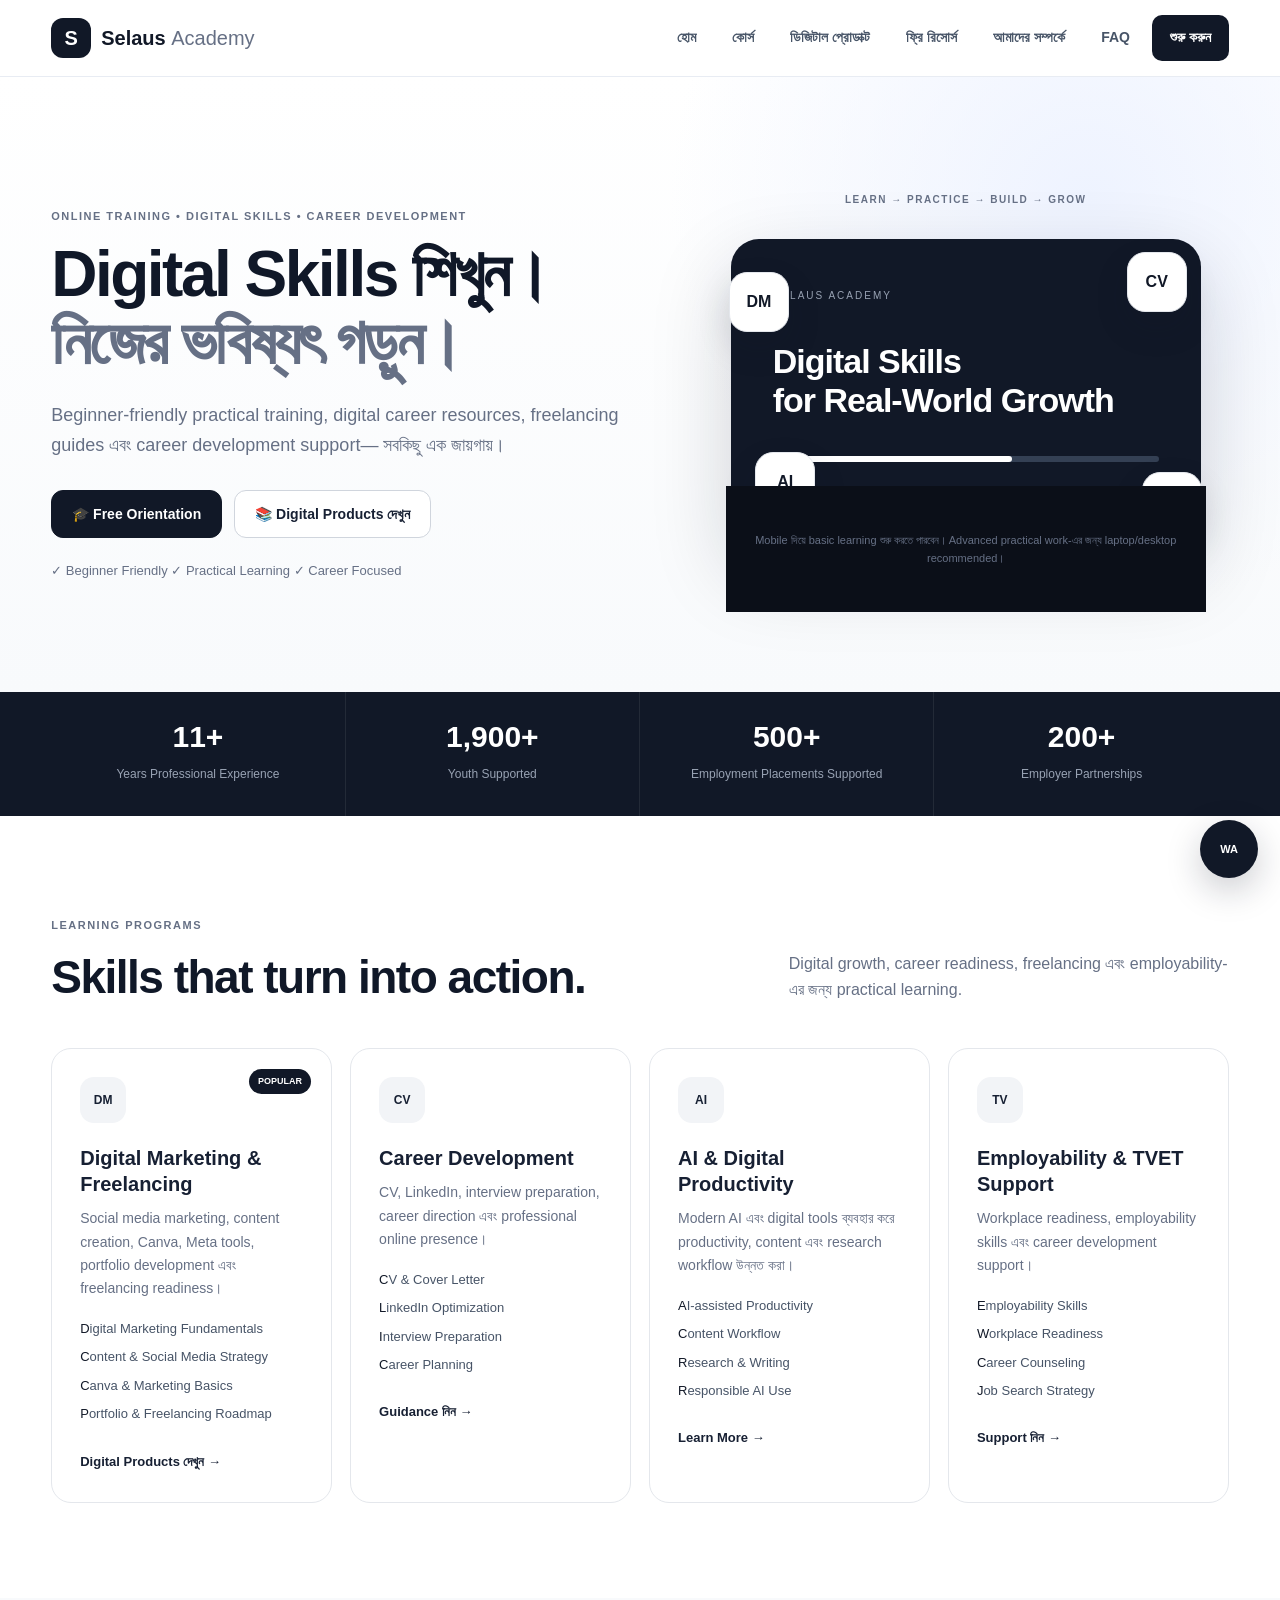
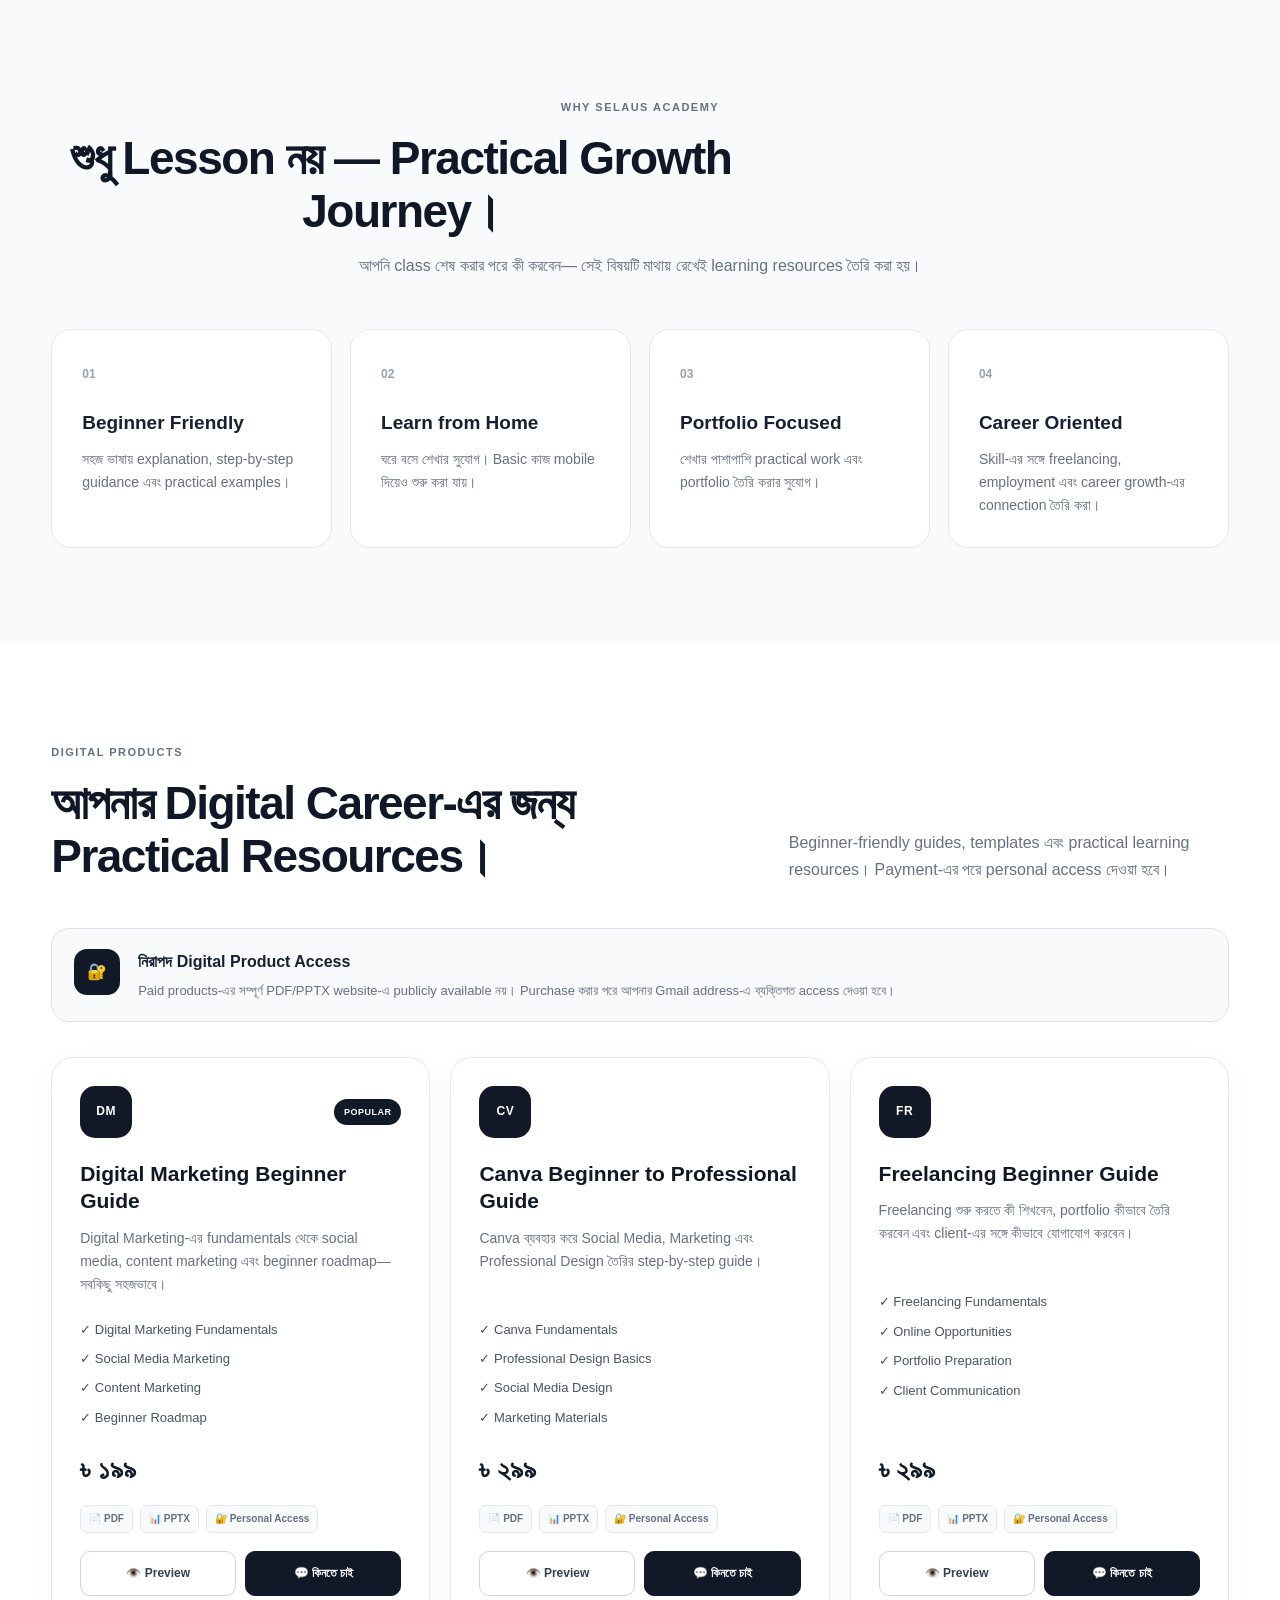
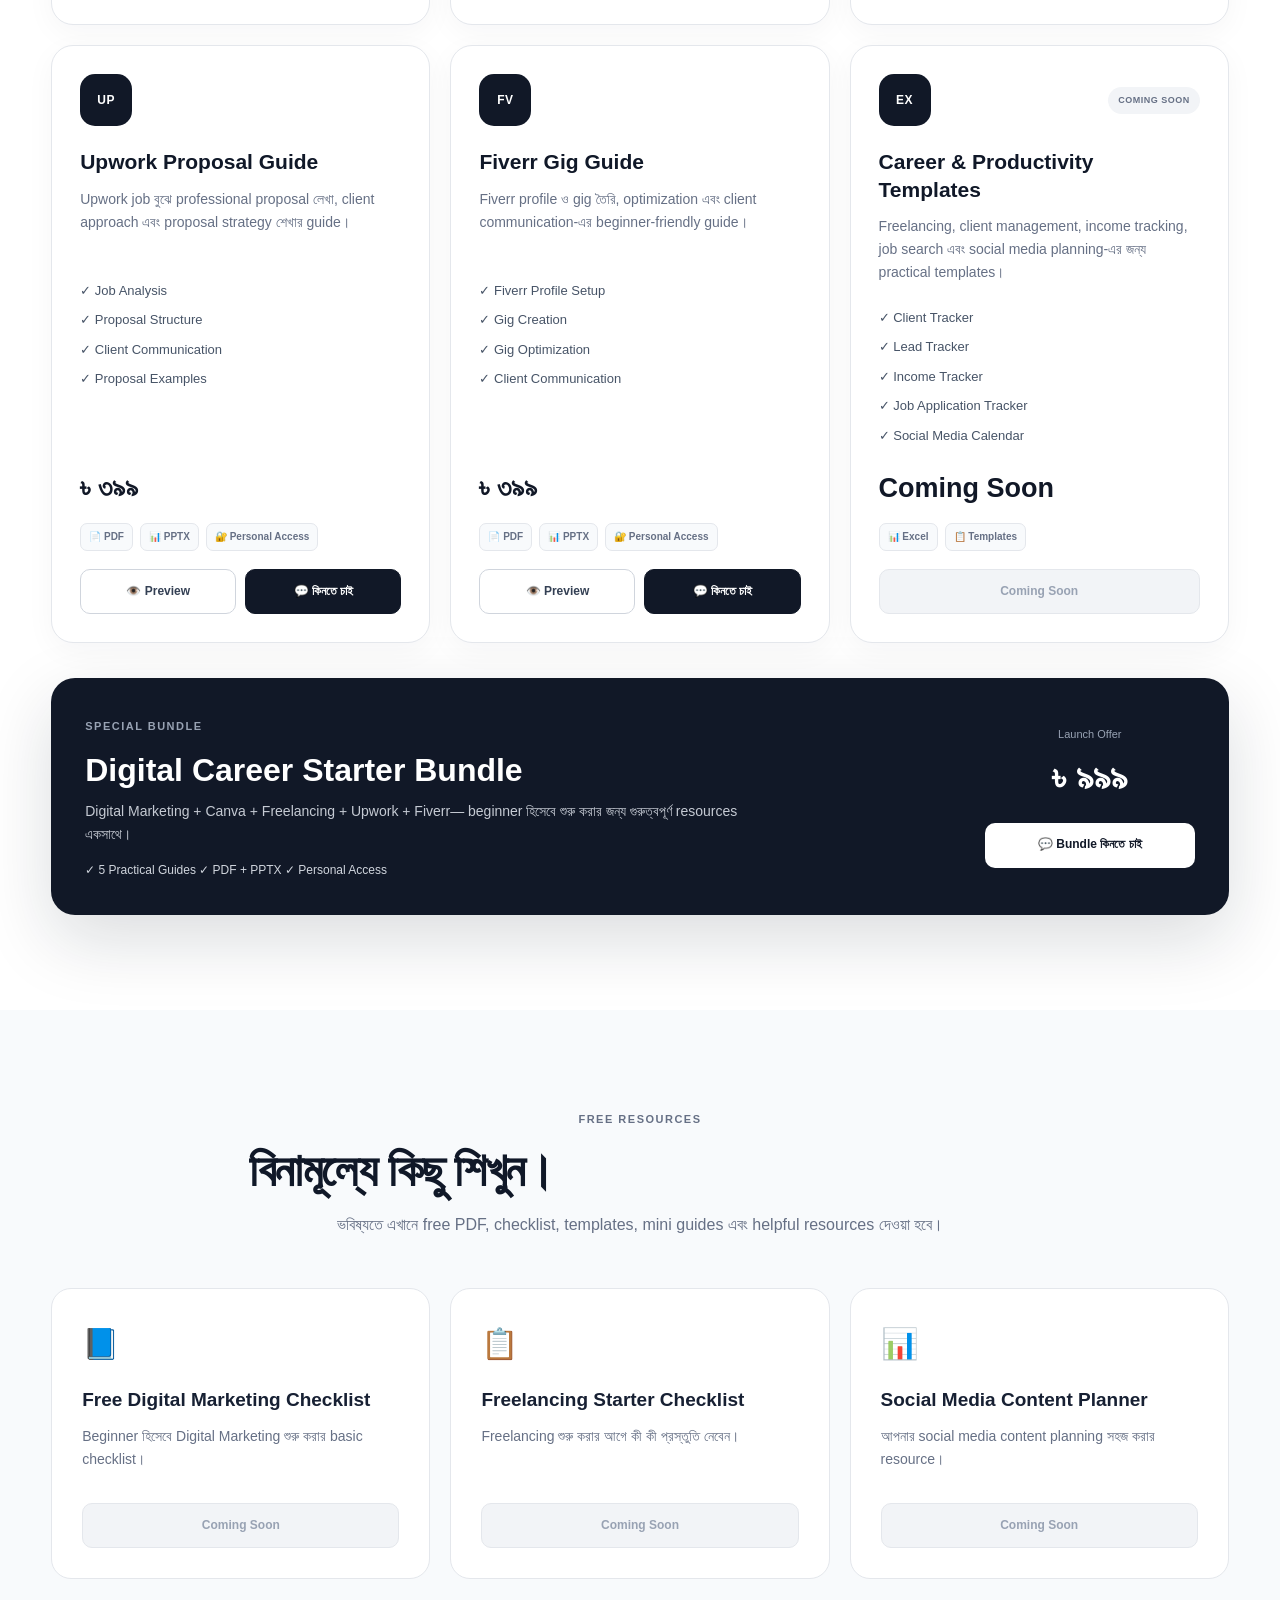
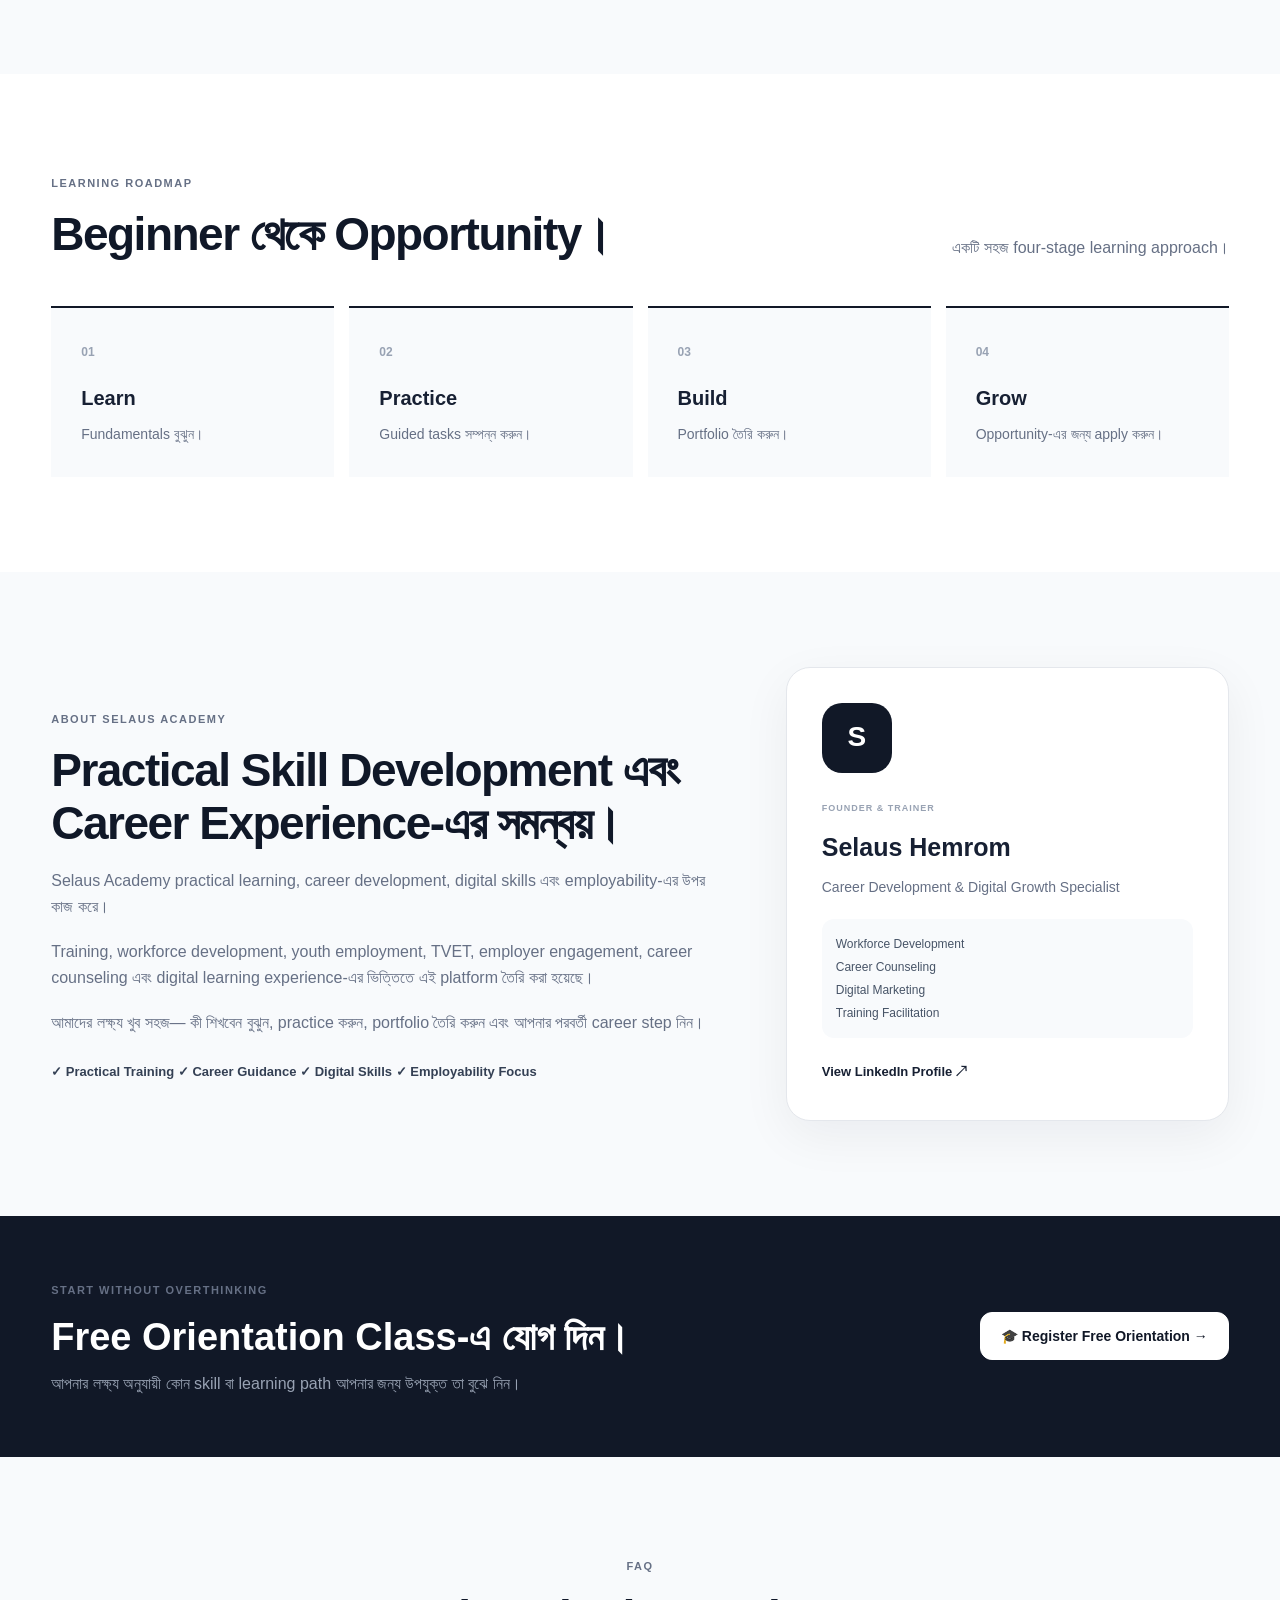
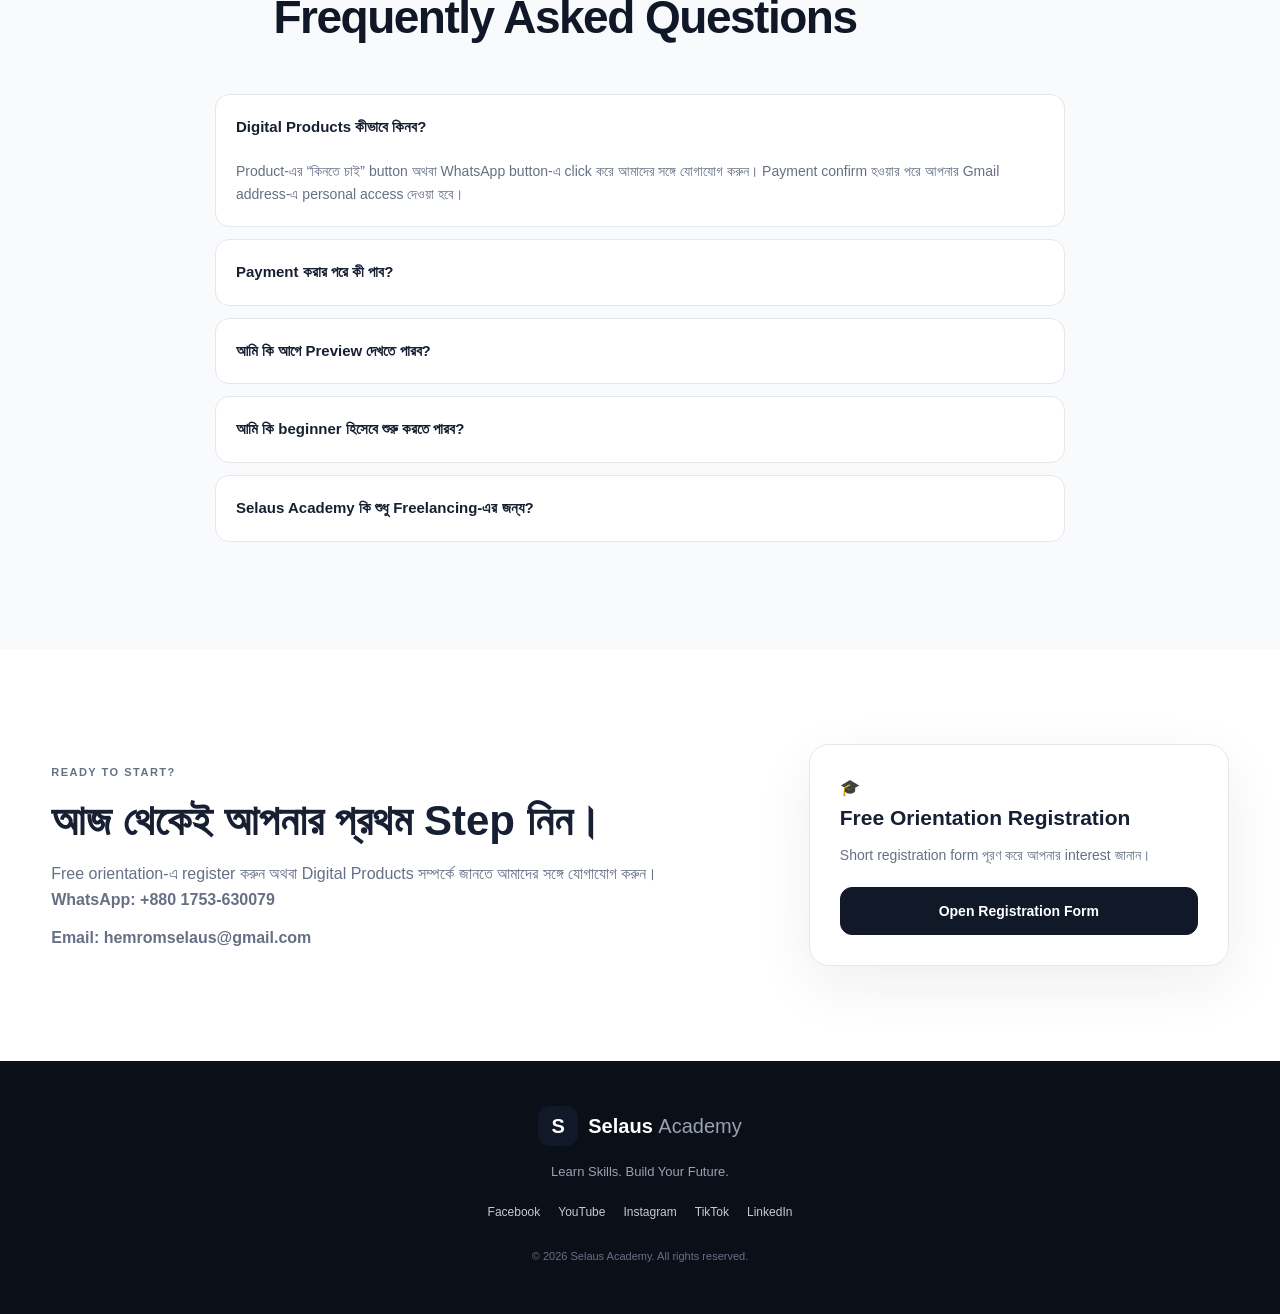
==== commit 15419e04: "Enhance SEO and accessibility in index.html Updated meta tags for improved SEO and accessibility. Mo" ====
--- a/index.html
+++ b/index.html
@@ -1,46 +1,79 @@
 <!doctype html>
 <html lang="bn">
 <head>
-<meta charset="utf-8">
-<meta name="viewport" content="width=device-width, initial-scale=1">
-
-<meta name="description" content="Selaus Academy - Digital Skills, Freelancing, Career Development and Digital Products for Bangla-speaking learners.">
-
-<title>Selaus Academy | Learn Skills. Build Your Future.</title>
-
-<link rel="icon" href="favicon.svg">
-<link rel="stylesheet" href="style.css">
+  <meta charset="utf-8">
+
+  <meta name="viewport" content="width=device-width, initial-scale=1">
+
+  <meta name="description"
+    content="Selaus Academy — Digital Skills, Freelancing, Career Development and Practical Digital Products for Bangla-speaking learners.">
+
+  <meta name="keywords"
+    content="Selaus Academy, Digital Marketing Bangladesh, Freelancing Course, Canva Guide, Upwork Guide, Fiverr Guide, Career Development">
+
+  <meta name="author" content="Selaus Hemrom">
+
+  <meta name="theme-color" content="#111827">
+
+  <meta property="og:title"
+    content="Selaus Academy | Learn Skills. Build Your Future.">
+
+  <meta property="og:description"
+    content="Learn Digital Skills, build your portfolio and take your next career step.">
+
+  <meta property="og:type" content="website">
+
+  <title>Selaus Academy | Learn Skills. Build Your Future.</title>
+
+  <link rel="icon" href="favicon.svg">
+  <link rel="stylesheet" href="style.css">
 </head>
 
 <body>
 
 <!-- ================= HEADER ================= -->
 
-<header>
+<header class="site-header">
+
   <div class="wrap nav">
 
-    <a class="logo" href="#home">
+    <a class="logo" href="#home" aria-label="Selaus Academy Home">
       <b>S</b>
       <span>Selaus <em>Academy</em></span>
     </a>
 
-    <button id="menu" aria-label="Open Menu">☰</button>
-
-    <nav id="nav">
+    <button
+      id="menu"
+      class="menu-btn"
+      aria-label="Open navigation menu"
+      aria-expanded="false"
+      type="button">
+      ☰
+    </button>
+
+    <nav id="nav" aria-label="Main navigation">
+
       <a href="#home">হোম</a>
       <a href="#courses">কোর্স</a>
       <a href="#products">ডিজিটাল প্রোডাক্ট</a>
       <a href="#free">ফ্রি রিসোর্স</a>
       <a href="#about">আমাদের সম্পর্কে</a>
       <a href="#faq">FAQ</a>
-      <a class="cta" href="#enroll">শুরু করুন</a>
+
+      <a class="cta" href="#enroll">
+        শুরু করুন
+      </a>
+
     </nav>
 
   </div>
+
 </header>
 
 
 <!-- ================= HERO ================= -->
+
+<main>
 
 <section id="home" class="hero">
 
@@ -53,7 +86,7 @@
       </div>
 
       <h1>
-        Digital Skills শিখুন।<br>
+        Digital Skills শিখুন।
         <span>নিজের ভবিষ্যৎ গড়ুন।</span>
       </h1>
 
@@ -69,7 +102,7 @@
           class="btn dark"
           href="https://forms.gle/NHpn2oK4LzLdowEv6"
           target="_blank"
-        >
+          rel="noopener noreferrer">
           🎓 Free Orientation
         </a>
 
@@ -81,8 +114,8 @@
 
       <div class="trust">
         ✓ Beginner Friendly
-        &nbsp; ✓ Practical Learning
-        &nbsp; ✓ Career Focused
+        <span>✓ Practical Learning</span>
+        <span>✓ Career Focused</span>
       </div>
 
     </div>
@@ -132,7 +165,7 @@
 
 <!-- ================= STATS ================= -->
 
-<section class="stats">
+<section class="stats" aria-label="Selaus Academy statistics">
 
   <div class="wrap statsgrid">
 
@@ -190,7 +223,6 @@
 
 
     <div class="cards">
-
 
       <article>
 
@@ -343,7 +375,6 @@
         </p>
       </div>
 
-
       <div>
         <b>02</b>
         <h3>Learn from Home</h3>
@@ -352,7 +383,6 @@
         </p>
       </div>
 
-
       <div>
         <b>03</b>
         <h3>Portfolio Focused</h3>
@@ -361,7 +391,6 @@
         </p>
       </div>
 
-
       <div>
         <b>04</b>
         <h3>Career Oriented</h3>
@@ -378,9 +407,7 @@
 </section>
 
 
-<!-- =====================================================
-     DIGITAL PRODUCTS
-===================================================== -->
+<!-- ================= DIGITAL PRODUCTS ================= -->
 
 <section id="products" class="section products-section">
 
@@ -408,8 +435,6 @@
     </div>
 
 
-    <!-- PRODUCT NOTICE -->
-
     <div class="product-notice">
 
       <div class="notice-icon">
@@ -437,7 +462,7 @@
 
       <!-- PRODUCT 1 -->
 
-      <article class="product-card">
+      <article class="product-card featured-product">
 
         <div class="product-top">
 
@@ -461,12 +486,10 @@
         </p>
 
         <div class="product-list">
-
           <span>✓ Digital Marketing Fundamentals</span>
           <span>✓ Social Media Marketing</span>
           <span>✓ Content Marketing</span>
           <span>✓ Beginner Roadmap</span>
-
         </div>
 
         <div class="price">
@@ -476,15 +499,15 @@
         <div class="file-info">
           <span>📄 PDF</span>
           <span>📊 PPTX</span>
-          <span>🔐 After Purchase</span>
+          <span>🔐 Personal Access</span>
         </div>
 
         <div class="product-actions">
 
           <button
             class="preview-btn"
-            onclick="openPreview('dm')"
-          >
+            type="button"
+            onclick="openPreview('dm')">
             👁️ Preview
           </button>
 
@@ -492,7 +515,7 @@
             class="buy-btn"
             href="https://wa.me/8801753630079?text=আমি%20Digital%20Marketing%20Beginner%20Guide%20কিনতে%20চাই।"
             target="_blank"
-          >
+            rel="noopener noreferrer">
             💬 কিনতে চাই
           </a>
 
@@ -523,12 +546,10 @@
         </p>
 
         <div class="product-list">
-
           <span>✓ Canva Fundamentals</span>
           <span>✓ Professional Design Basics</span>
           <span>✓ Social Media Design</span>
           <span>✓ Marketing Materials</span>
-
         </div>
 
         <div class="price">
@@ -538,15 +559,15 @@
         <div class="file-info">
           <span>📄 PDF</span>
           <span>📊 PPTX</span>
-          <span>🔐 After Purchase</span>
+          <span>🔐 Personal Access</span>
         </div>
 
         <div class="product-actions">
 
           <button
             class="preview-btn"
-            onclick="openPreview('canva')"
-          >
+            type="button"
+            onclick="openPreview('canva')">
             👁️ Preview
           </button>
 
@@ -554,7 +575,7 @@
             class="buy-btn"
             href="https://wa.me/8801753630079?text=আমি%20Canva%20Beginner%20to%20Professional%20Guide%20কিনতে%20চাই।"
             target="_blank"
-          >
+            rel="noopener noreferrer">
             💬 কিনতে চাই
           </a>
 
@@ -585,12 +606,10 @@
         </p>
 
         <div class="product-list">
-
           <span>✓ Freelancing Fundamentals</span>
           <span>✓ Online Opportunities</span>
           <span>✓ Portfolio Preparation</span>
           <span>✓ Client Communication</span>
-
         </div>
 
         <div class="price">
@@ -600,15 +619,15 @@
         <div class="file-info">
           <span>📄 PDF</span>
           <span>📊 PPTX</span>
-          <span>🔐 After Purchase</span>
+          <span>🔐 Personal Access</span>
         </div>
 
         <div class="product-actions">
 
           <button
             class="preview-btn"
-            onclick="openPreview('freelancing')"
-          >
+            type="button"
+            onclick="openPreview('freelancing')">
             👁️ Preview
           </button>
 
@@ -616,7 +635,7 @@
             class="buy-btn"
             href="https://wa.me/8801753630079?text=আমি%20Freelancing%20Beginner%20Guide%20কিনতে%20চাই।"
             target="_blank"
-          >
+            rel="noopener noreferrer">
             💬 কিনতে চাই
           </a>
 
@@ -647,12 +666,10 @@
         </p>
 
         <div class="product-list">
-
           <span>✓ Job Analysis</span>
           <span>✓ Proposal Structure</span>
           <span>✓ Client Communication</span>
           <span>✓ Proposal Examples</span>
-
         </div>
 
         <div class="price">
@@ -662,15 +679,15 @@
         <div class="file-info">
           <span>📄 PDF</span>
           <span>📊 PPTX</span>
-          <span>🔐 After Purchase</span>
+          <span>🔐 Personal Access</span>
         </div>
 
         <div class="product-actions">
 
           <button
             class="preview-btn"
-            onclick="openPreview('upwork')"
-          >
+            type="button"
+            onclick="openPreview('upwork')">
             👁️ Preview
           </button>
 
@@ -678,7 +695,7 @@
             class="buy-btn"
             href="https://wa.me/8801753630079?text=আমি%20Upwork%20Proposal%20Guide%20কিনতে%20চাই।"
             target="_blank"
-          >
+            rel="noopener noreferrer">
             💬 কিনতে চাই
           </a>
 
@@ -709,12 +726,10 @@
         </p>
 
         <div class="product-list">
-
           <span>✓ Fiverr Profile Setup</span>
           <span>✓ Gig Creation</span>
           <span>✓ Gig Optimization</span>
           <span>✓ Client Communication</span>
-
         </div>
 
         <div class="price">
@@ -724,15 +739,15 @@
         <div class="file-info">
           <span>📄 PDF</span>
           <span>📊 PPTX</span>
-          <span>🔐 After Purchase</span>
+          <span>🔐 Personal Access</span>
         </div>
 
         <div class="product-actions">
 
           <button
             class="preview-btn"
-            onclick="openPreview('fiverr')"
-          >
+            type="button"
+            onclick="openPreview('fiverr')">
             👁️ Preview
           </button>
 
@@ -740,7 +755,7 @@
             class="buy-btn"
             href="https://wa.me/8801753630079?text=আমি%20Fiverr%20Gig%20Guide%20কিনতে%20চাই।"
             target="_blank"
-          >
+            rel="noopener noreferrer">
             💬 কিনতে চাই
           </a>
 
@@ -775,13 +790,11 @@
         </p>
 
         <div class="product-list">
-
           <span>✓ Client Tracker</span>
           <span>✓ Lead Tracker</span>
           <span>✓ Income Tracker</span>
           <span>✓ Job Application Tracker</span>
           <span>✓ Social Media Calendar</span>
-
         </div>
 
         <div class="price">
@@ -793,7 +806,7 @@
           <span>📋 Templates</span>
         </div>
 
-        <button class="disabled-btn">
+        <button class="disabled-btn" type="button" disabled>
           Coming Soon
         </button>
 
@@ -802,7 +815,7 @@
     </div>
 
 
-    <!-- BUNDLE -->
+    <!-- ================= BUNDLE ================= -->
 
     <div class="bundle">
 
@@ -823,10 +836,8 @@
 
         <div class="bundle-items">
           ✓ 5 Practical Guides
-          &nbsp;&nbsp;
-          ✓ PDF + PPTX
-          &nbsp;&nbsp;
-          ✓ Personal Access
+          <span>✓ PDF + PPTX</span>
+          <span>✓ Personal Access</span>
         </div>
 
       </div>
@@ -842,8 +853,8 @@
         <a
           href="https://wa.me/8801753630079?text=আমি%20Digital%20Career%20Starter%20Bundle%20কিনতে%20চাই।"
           target="_blank"
-          class="bundle-btn"
-        >
+          rel="noopener noreferrer"
+          class="bundle-btn">
           💬 Bundle কিনতে চাই
         </a>
 
@@ -894,7 +905,7 @@
           Beginner হিসেবে Digital Marketing শুরু করার basic checklist।
         </p>
 
-        <button class="disabled-btn">
+        <button class="disabled-btn" type="button" disabled>
           Coming Soon
         </button>
 
@@ -913,7 +924,7 @@
           Freelancing শুরু করার আগে কী কী প্রস্তুতি নেবেন।
         </p>
 
-        <button class="disabled-btn">
+        <button class="disabled-btn" type="button" disabled>
           Coming Soon
         </button>
 
@@ -932,7 +943,7 @@
           আপনার social media content planning সহজ করার resource।
         </p>
 
-        <button class="disabled-btn">
+        <button class="disabled-btn" type="button" disabled>
           Coming Soon
         </button>
 
@@ -977,33 +988,25 @@
       <div>
         <b>01</b>
         <h3>Learn</h3>
-        <p>
-          Fundamentals বুঝুন।
-        </p>
+        <p>Fundamentals বুঝুন।</p>
       </div>
 
       <div>
         <b>02</b>
         <h3>Practice</h3>
-        <p>
-          Guided tasks সম্পন্ন করুন।
-        </p>
+        <p>Guided tasks সম্পন্ন করুন।</p>
       </div>
 
       <div>
         <b>03</b>
         <h3>Build</h3>
-        <p>
-          Portfolio তৈরি করুন।
-        </p>
+        <p>Portfolio তৈরি করুন।</p>
       </div>
 
       <div>
         <b>04</b>
         <h3>Grow</h3>
-        <p>
-          Opportunity-এর জন্য apply করুন।
-        </p>
+        <p>Opportunity-এর জন্য apply করুন।</p>
       </div>
 
     </div>
@@ -1048,9 +1051,9 @@
 
       <div class="ticks">
         ✓ Practical Training
-        &nbsp; ✓ Career Guidance
-        &nbsp; ✓ Digital Skills
-        &nbsp; ✓ Employability Focus
+        <span>✓ Career Guidance</span>
+        <span>✓ Digital Skills</span>
+        <span>✓ Employability Focus</span>
       </div>
 
     </div>
@@ -1084,7 +1087,7 @@
       <a
         href="https://www.linkedin.com/in/selaus-hemrom/"
         target="_blank"
-      >
+        rel="noopener noreferrer">
         View LinkedIn Profile ↗
       </a>
 
@@ -1122,7 +1125,7 @@
       class="btn white"
       href="https://forms.gle/NHpn2oK4LzLdowEv6"
       target="_blank"
-    >
+      rel="noopener noreferrer">
       🎓 Register Free Orientation →
     </a>
 
@@ -1248,27 +1251,33 @@
         সম্পর্কে জানতে আমাদের সঙ্গে যোগাযোগ করুন।
       </p>
 
-      <p>
-        <b>WhatsApp:</b>
-        <a
-          href="https://wa.me/8801753630079"
-          target="_blank"
-        >
-          +880 1753-630079
-        </a>
-      </p>
-
-      <p>
-        <b>Email:</b>
-        <a href="mailto:hemromselaus@gmail.com">
-          hemromselaus@gmail.com
-        </a>
-      </p>
+      <div class="contact-list">
+
+        <p>
+          <b>WhatsApp:</b>
+          <a
+            href="https://wa.me/8801753630079"
+            target="_blank"
+            rel="noopener noreferrer">
+            +880 1753-630079
+          </a>
+        </p>
+
+        <p>
+          <b>Email:</b>
+          <a href="mailto:hemromselaus@gmail.com">
+            hemromselaus@gmail.com
+          </a>
+        </p>
+
+      </div>
 
     </div>
 
 
     <div class="formcard">
+
+      <span class="form-icon">🎓</span>
 
       <h3>
         Free Orientation Registration
@@ -1282,7 +1291,7 @@
         class="btn dark full"
         href="https://forms.gle/NHpn2oK4LzLdowEv6"
         target="_blank"
-      >
+        rel="noopener noreferrer">
         Open Registration Form
       </a>
 
@@ -1292,6 +1301,8 @@
 
 </section>
 
+</main>
+
 
 <!-- ================= FOOTER ================= -->
 
@@ -1300,8 +1311,13 @@
   <div class="wrap foot">
 
     <div class="logo">
+
       <b>S</b>
-      <span>Selaus <em>Academy</em></span>
+
+      <span>
+        Selaus <em>Academy</em>
+      </span>
+
     </div>
 
     <p>
@@ -1314,35 +1330,35 @@
       <a
         href="https://www.facebook.com/SelausSuccessAcademy"
         target="_blank"
-      >
+        rel="noopener noreferrer">
         Facebook
       </a>
 
       <a
         href="https://www.youtube.com/@SelausAcademy-Silas"
         target="_blank"
-      >
+        rel="noopener noreferrer">
         YouTube
       </a>
 
       <a
         href="https://www.instagram.com/selaushemrom/"
         target="_blank"
-      >
+        rel="noopener noreferrer">
         Instagram
       </a>
 
       <a
         href="https://www.tiktok.com/@selausacademy"
         target="_blank"
-      >
+        rel="noopener noreferrer">
         TikTok
       </a>
 
       <a
         href="https://www.linkedin.com/in/selaus-hemrom/"
         target="_blank"
-      >
+        rel="noopener noreferrer">
         LinkedIn
       </a>
 
@@ -1357,37 +1373,40 @@
 </footer>
 
 
-<!-- ================= WHATSAPP FLOATING BUTTON ================= -->
+<!-- ================= WHATSAPP ================= -->
 
 <a
   class="wa"
   href="https://wa.me/8801753630079?text=Hello%20Selaus%20Academy%2C%20I%20am%20interested%20in%20your%20Digital%20Products."
   target="_blank"
-  aria-label="WhatsApp"
->
+  rel="noopener noreferrer"
+  aria-label="Contact Selaus Academy on WhatsApp">
   WA
 </a>
 
 
-<!-- =====================================================
-     PREVIEW MODAL
-===================================================== -->
+<!-- ================= PREVIEW MODAL ================= -->
 
 <div
   id="previewModal"
   class="modal"
   aria-hidden="true"
->
-
-  <div class="modal-overlay" onclick="closePreview()"></div>
+  role="dialog"
+  aria-modal="true"
+  aria-labelledby="previewTitle">
+
+  <div
+    class="modal-overlay"
+    onclick="closePreview()">
+  </div>
 
   <div class="modal-box">
 
     <button
       class="modal-close"
       onclick="closePreview()"
-      aria-label="Close"
-    >
+      aria-label="Close preview"
+      type="button">
       ×
     </button>
 
@@ -1398,34 +1417,80 @@
 </div>
 
 
-<!-- ================= JAVASCRIPT ================= -->
-
-<script>
-
-const menu = document.querySelector('#menu');
-const nav = document.querySelector('#nav');
-
-menu.addEventListener('click', function(){
-  nav.classList.toggle('open');
-});
-
-document.querySelectorAll('#nav a').forEach(function(link){
-  link.addEventListener('click', function(){
-    nav.classList.remove('open');
+<script src="script.js">/* =====================================================
+   SELAUS ACADEMY
+   MAIN JAVASCRIPT
+===================================================== */
+
+
+/* =====================================================
+   MOBILE MENU
+===================================================== */
+
+const menu = document.querySelector("#menu");
+const nav = document.querySelector("#nav");
+
+if(menu && nav){
+
+  menu.addEventListener("click", function(){
+
+    const isOpen = nav.classList.toggle("open");
+
+    menu.setAttribute(
+      "aria-expanded",
+      String(isOpen)
+    );
+
+    menu.setAttribute(
+      "aria-label",
+      isOpen
+        ? "Close navigation menu"
+        : "Open navigation menu"
+    );
+
   });
-});
-
-
-/* ================= PRODUCT PREVIEW DATA ================= */
+
+
+  document.querySelectorAll("#nav a").forEach(function(link){
+
+    link.addEventListener("click", function(){
+
+      nav.classList.remove("open");
+
+      menu.setAttribute(
+        "aria-expanded",
+        "false"
+      );
+
+      menu.setAttribute(
+        "aria-label",
+        "Open navigation menu"
+      );
+
+    });
+
+  });
+
+}
+
+
+/* =====================================================
+   PRODUCT DATA
+===================================================== */
 
 const products = {
 
   dm: {
+
     icon: "DM",
+
     title: "Digital Marketing Beginner Guide",
+
     price: "৳ ১৯৯",
+
     description:
       "Digital Marketing-এর basic থেকে practical understanding তৈরি করার জন্য beginner-friendly guide।",
+
     items: [
       "Digital Marketing Fundamentals",
       "Social Media Marketing",
@@ -1433,16 +1498,24 @@
       "Beginner Roadmap",
       "Digital Career Direction"
     ],
+
     whatsapp:
       "https://wa.me/8801753630079?text=আমি%20Digital%20Marketing%20Beginner%20Guide%20কিনতে%20চাই।"
+
   },
 
+
   canva: {
+
     icon: "CV",
+
     title: "Canva Beginner to Professional Guide",
+
     price: "৳ ২৯৯",
+
     description:
       "Canva ব্যবহার করে professional social media, marketing এবং career-related design তৈরি করার practical guide।",
+
     items: [
       "Canva Fundamentals",
       "Design Basics",
@@ -1450,16 +1523,24 @@
       "Marketing Materials",
       "Professional Workflow"
     ],
+
     whatsapp:
       "https://wa.me/8801753630079?text=আমি%20Canva%20Guide%20কিনতে%20চাই।"
+
   },
 
+
   freelancing: {
+
     icon: "FR",
+
     title: "Freelancing Beginner Guide",
+
     price: "৳ ২৯৯",
+
     description:
       "Freelancing শুরু করার জন্য skill, portfolio, client communication এবং online opportunity সম্পর্কে practical roadmap।",
+
     items: [
       "Freelancing Fundamentals",
       "Online Opportunities",
@@ -1467,16 +1548,24 @@
       "Client Communication",
       "Beginner Roadmap"
     ],
+
     whatsapp:
       "https://wa.me/8801753630079?text=আমি%20Freelancing%20Beginner%20Guide%20কিনতে%20চাই।"
+
   },
 
+
   upwork: {
+
     icon: "UP",
+
     title: "Upwork Proposal Guide",
+
     price: "৳ ৩৯৯",
+
     description:
       "Upwork job বুঝে professional proposal তৈরি, client approach এবং proposal strategy শেখার guide।",
+
     items: [
       "Job Analysis",
       "Proposal Structure",
@@ -1484,16 +1573,24 @@
       "Proposal Examples",
       "Winning Proposal Strategy"
     ],
+
     whatsapp:
       "https://wa.me/8801753630079?text=আমি%20Upwork%20Proposal%20Guide%20কিনতে%20চাই।"
+
   },
 
+
   fiverr: {
+
     icon: "FV",
+
     title: "Fiverr Gig Guide",
+
     price: "৳ ৩৯৯",
+
     description:
       "Fiverr profile এবং gig তৈরি, optimization এবং client communication-এর beginner-friendly guide।",
+
     items: [
       "Fiverr Profile Setup",
       "Gig Creation",
@@ -1501,14 +1598,18 @@
       "Client Communication",
       "Fiverr Beginner Strategy"
     ],
+
     whatsapp:
       "https://wa.me/8801753630079?text=আমি%20Fiverr%20Gig%20Guide%20কিনতে%20চাই।"
+
   }
 
 };
 
 
-/* ================= OPEN PREVIEW ================= */
+/* =====================================================
+   OPEN PREVIEW
+===================================================== */
 
 function openPreview(productKey){
 
@@ -1518,14 +1619,29 @@
     return;
   }
 
+
   let itemsHTML = "";
 
+
   product.items.forEach(function(item){
-    itemsHTML += `<li>✓ ${item}</li>`;
+
+    itemsHTML += `
+      <li>✓ ${item}</li>
+    `;
+
   });
 
 
-  document.getElementById("previewContent").innerHTML = `
+  const previewContent =
+    document.getElementById("previewContent");
+
+
+  if(!previewContent){
+    return;
+  }
+
+
+  previewContent.innerHTML = `
 
     <div class="preview-header">
 
@@ -1539,7 +1655,7 @@
           PRODUCT PREVIEW
         </div>
 
-        <h2>
+        <h2 id="previewTitle">
           ${product.title}
         </h2>
 
@@ -1597,7 +1713,10 @@
 
     <div class="preview-security">
 
-      🔐 <strong>Full file public নয়</strong>
+      🔐
+      <strong>
+        Full file public নয়
+      </strong>
 
       <p>
         সম্পূর্ণ PDF এবং PPTX purchase করার পরে
@@ -1621,11 +1740,12 @@
 
       </div>
 
+
       <a
         href="${product.whatsapp}"
         target="_blank"
-        class="modal-buy"
-      >
+        rel="noopener noreferrer"
+        class="modal-buy">
         💬 WhatsApp-এ কিনতে চাই
       </a>
 
@@ -1634,45 +1754,210 @@
   `;
 
 
-  const modal = document.getElementById("previewModal");
+  const modal =
+    document.getElementById("previewModal");
+
+
+  if(!modal){
+    return;
+  }
+
 
   modal.classList.add("show");
 
-  modal.setAttribute("aria-hidden","false");
-
-  document.body.classList.add("modal-open");
+  modal.setAttribute(
+    "aria-hidden",
+    "false"
+  );
+
+  document.body.classList.add(
+    "modal-open"
+  );
+
+
+  const closeButton =
+    modal.querySelector(".modal-close");
+
+
+  if(closeButton){
+
+    setTimeout(function(){
+
+      closeButton.focus();
+
+    },50);
+
+  }
 
 }
 
 
-/* ================= CLOSE PREVIEW ================= */
+/* =====================================================
+   CLOSE PREVIEW
+===================================================== */
 
 function closePreview(){
 
-  const modal = document.getElementById("previewModal");
+  const modal =
+    document.getElementById("previewModal");
+
+
+  if(!modal){
+    return;
+  }
+
 
   modal.classList.remove("show");
 
-  modal.setAttribute("aria-hidden","true");
-
-  document.body.classList.remove("modal-open");
+  modal.setAttribute(
+    "aria-hidden",
+    "true"
+  );
+
+  document.body.classList.remove(
+    "modal-open"
+  );
 
 }
 
 
-/* ================= ESC KEY ================= */
-
-document.addEventListener("keydown", function(event){
-
-  if(event.key === "Escape"){
-    closePreview();
+/* =====================================================
+   ESCAPE KEY
+===================================================== */
+
+document.addEventListener(
+  "keydown",
+  function(event){
+
+    if(event.key === "Escape"){
+
+      closePreview();
+
+    }
+
   }
-
-});
-
-
-</script>
-
+);
+
+
+/* =====================================================
+   MODAL TAB SAFETY
+===================================================== */
+
+document.addEventListener(
+  "keydown",
+  function(event){
+
+    if(event.key !== "Tab"){
+      return;
+    }
+
+
+    const modal =
+      document.getElementById("previewModal");
+
+
+    if(
+      !modal ||
+      !modal.classList.contains("show")
+    ){
+      return;
+    }
+
+
+    const focusable =
+      modal.querySelectorAll(
+        'button, a[href], input, textarea, select, [tabindex]:not([tabindex="-1"])'
+      );
+
+
+    if(!focusable.length){
+      return;
+    }
+
+
+    const first =
+      focusable[0];
+
+    const last =
+      focusable[focusable.length - 1];
+
+
+    if(event.shiftKey){
+
+      if(document.activeElement === first){
+
+        event.preventDefault();
+
+        last.focus();
+
+      }
+
+    }else{
+
+      if(document.activeElement === last){
+
+        event.preventDefault();
+
+        first.focus();
+
+      }
+
+    }
+
+  }
+);
+
+
+/* =====================================================
+   CLOSE MODAL WHEN CLICKING OVERLAY
+===================================================== */
+
+const modalOverlay =
+  document.querySelector(".modal-overlay");
+
+
+if(modalOverlay){
+
+  modalOverlay.addEventListener(
+    "click",
+    closePreview
+  );
+
+}
+
+
+/* =====================================================
+   PREVENT HASH JUMP GLITCH
+===================================================== */
+
+window.addEventListener(
+  "load",
+  function(){
+
+    if(window.location.hash){
+
+      setTimeout(function(){
+
+        const element =
+          document.querySelector(
+            window.location.hash
+          );
+
+
+        if(element){
+
+          element.scrollIntoView({
+            behavior:"smooth"
+          });
+
+        }
+
+      },100);
+
+    }
+
+  }
+);</script>
 
 </body>
 </html>
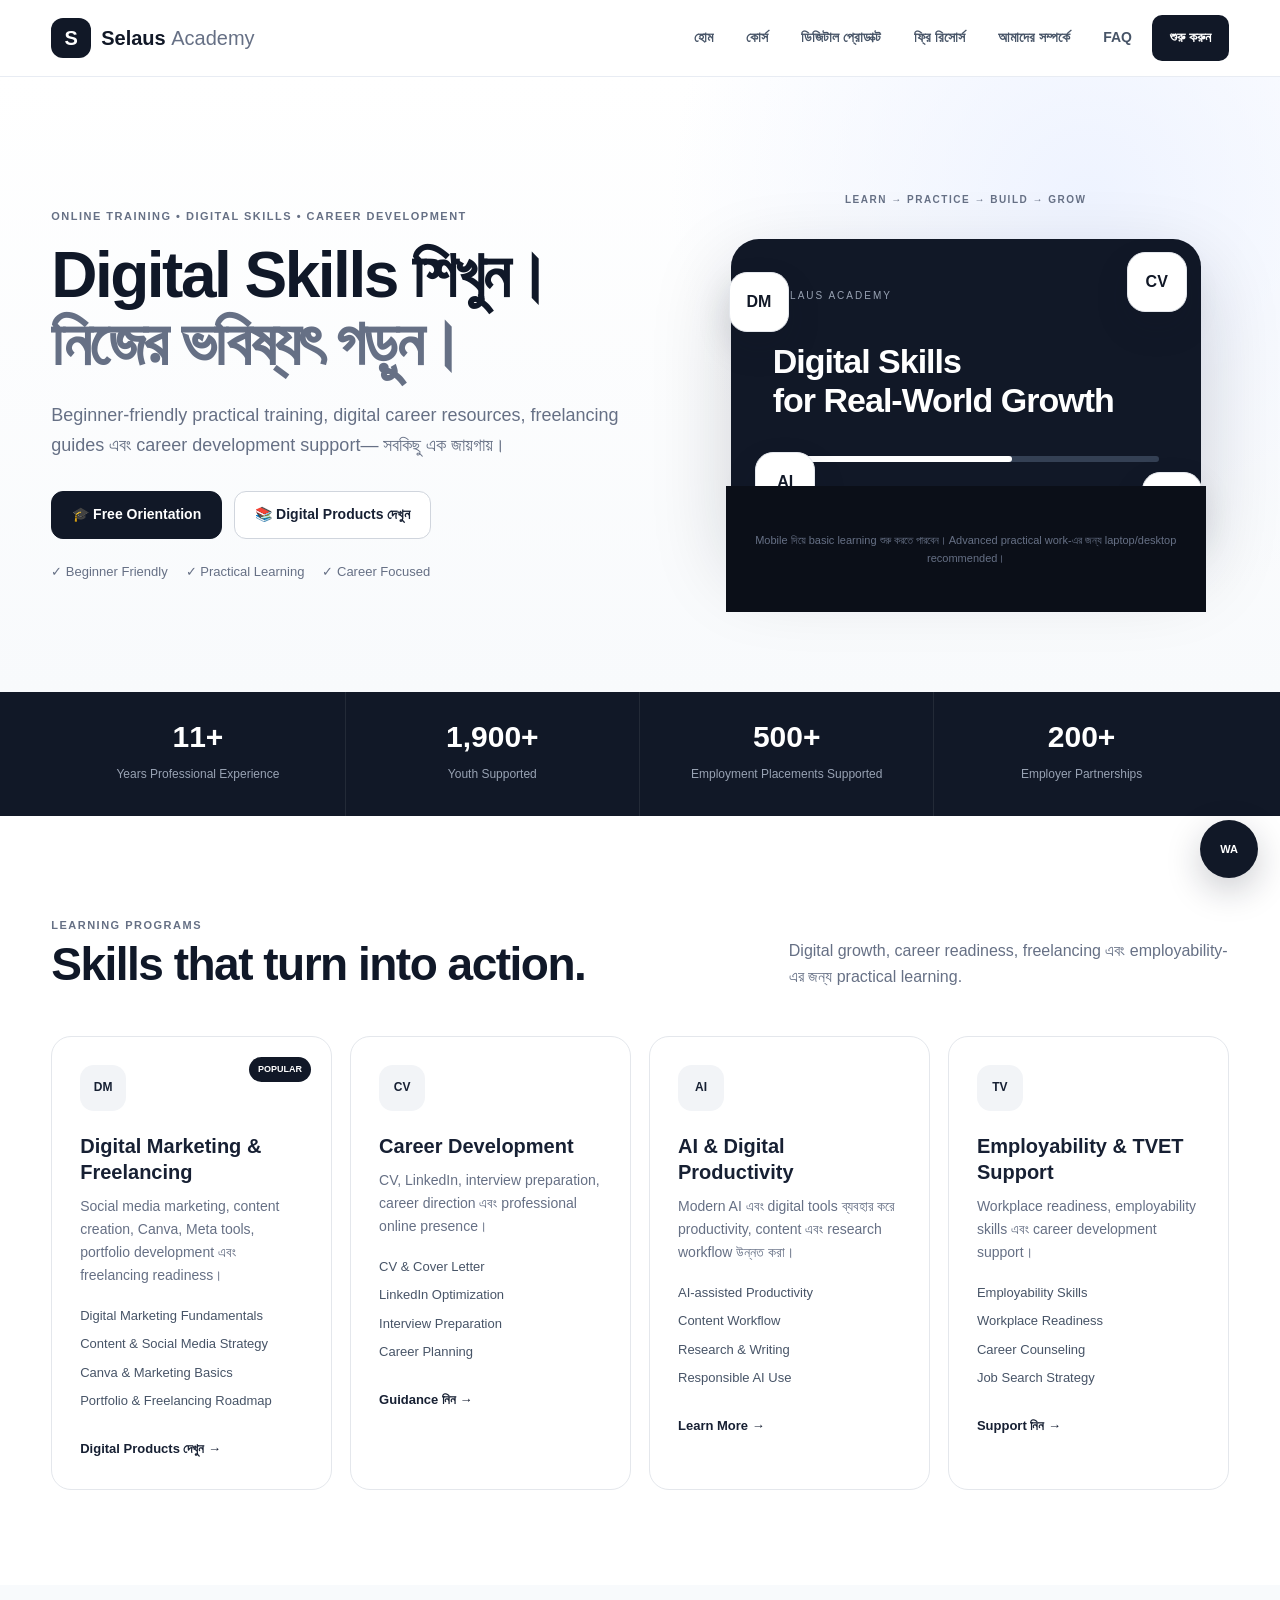
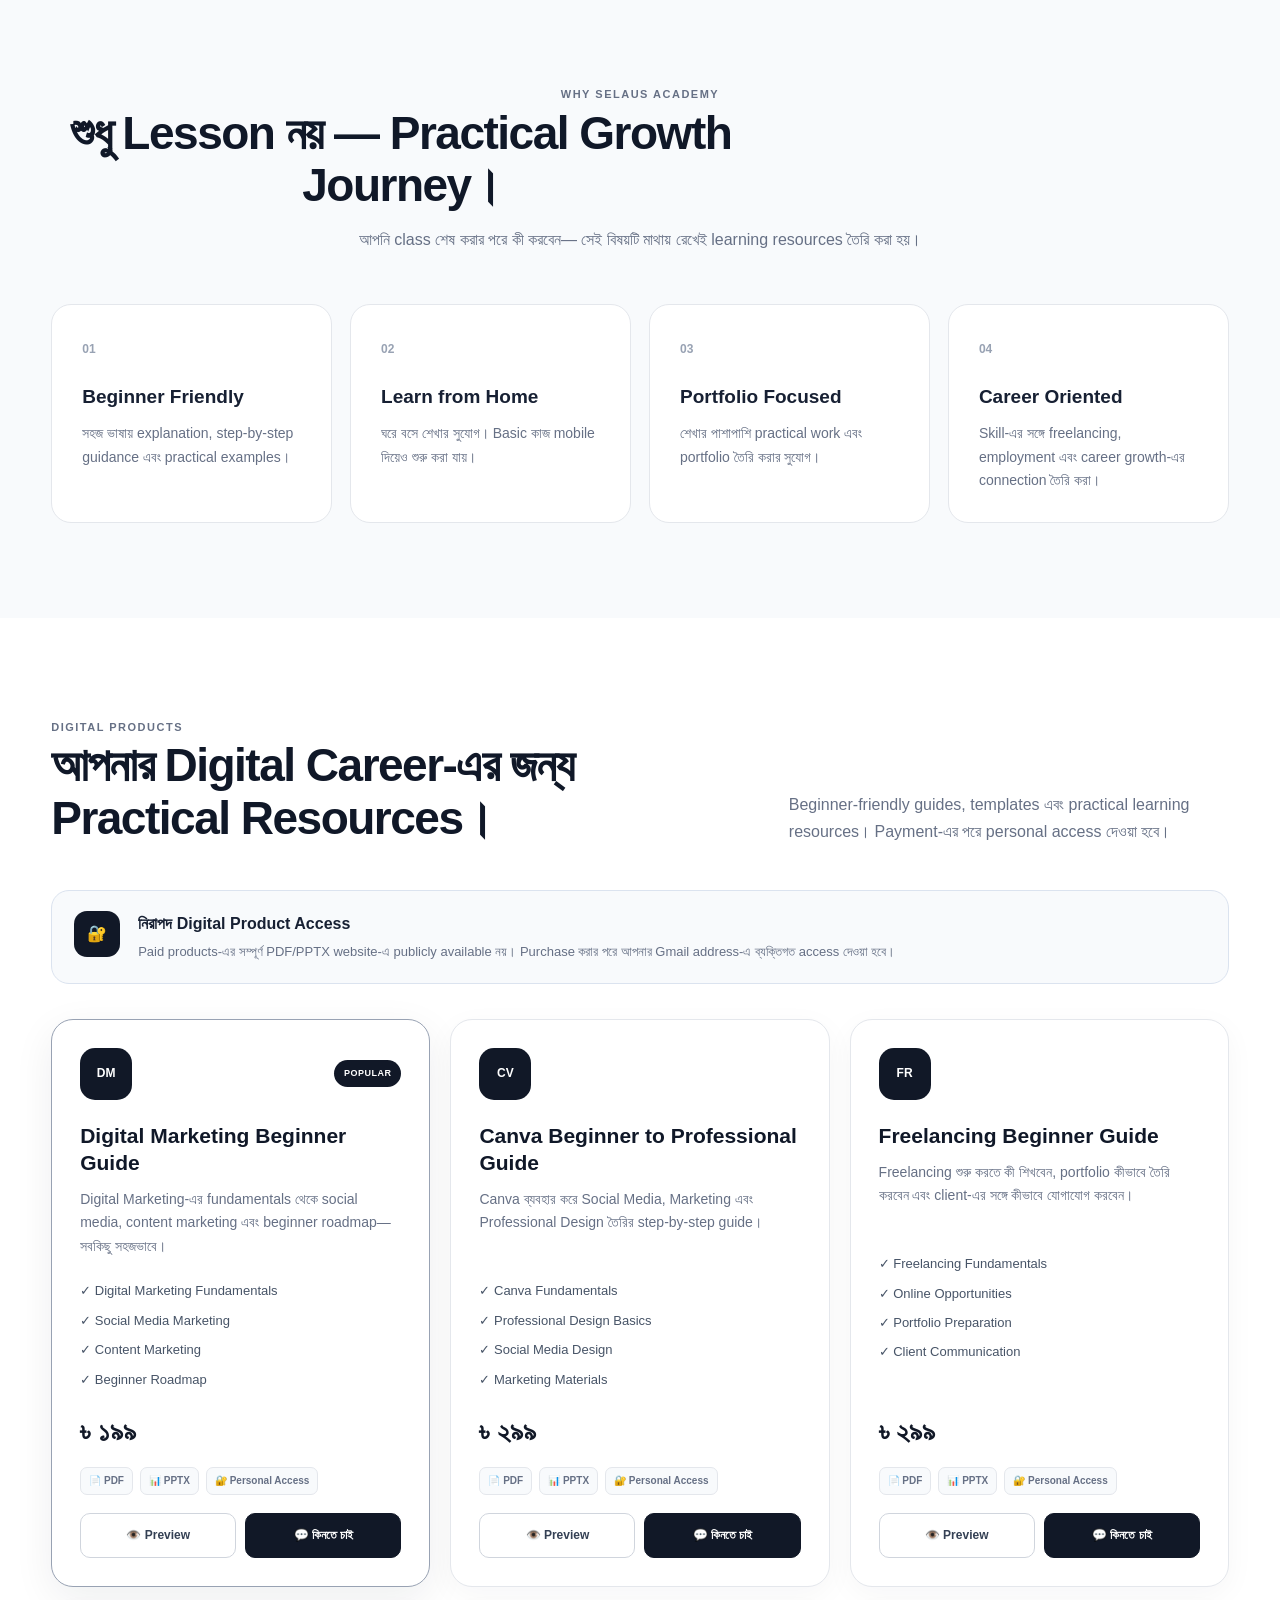
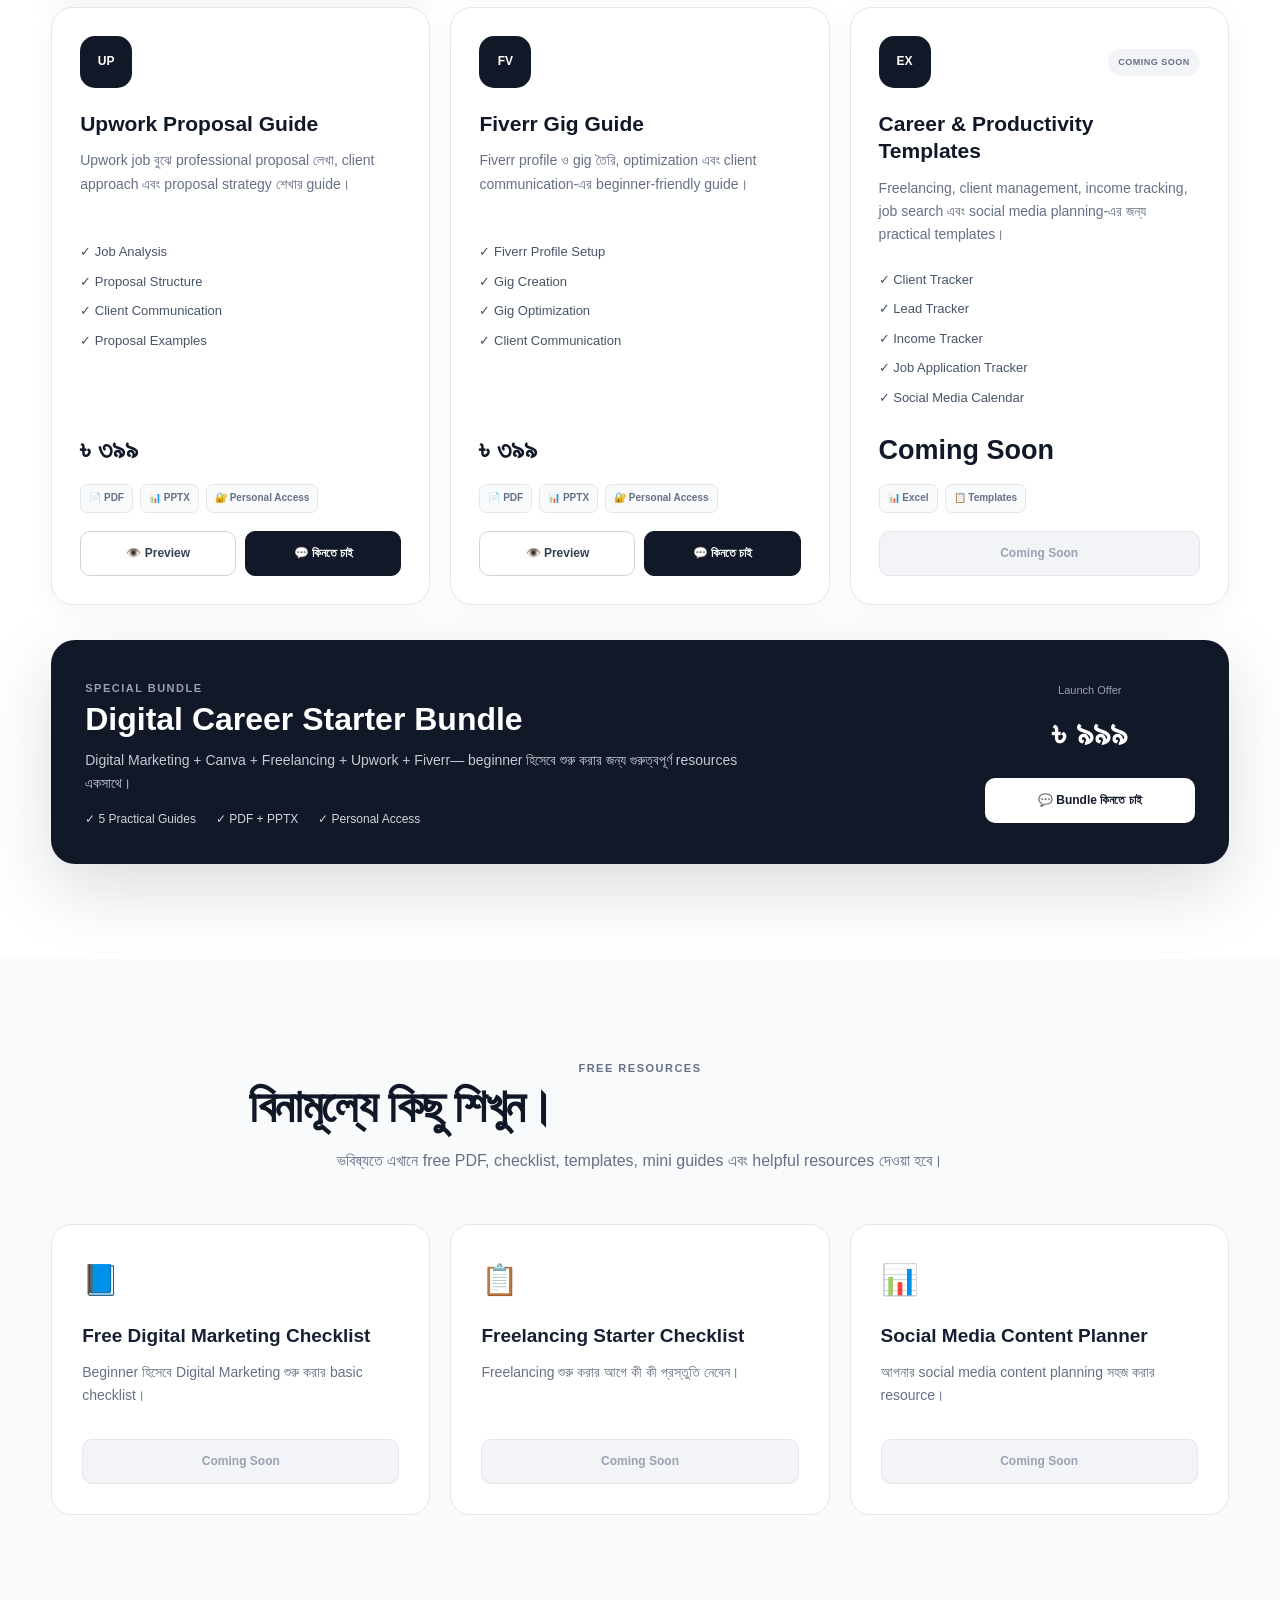
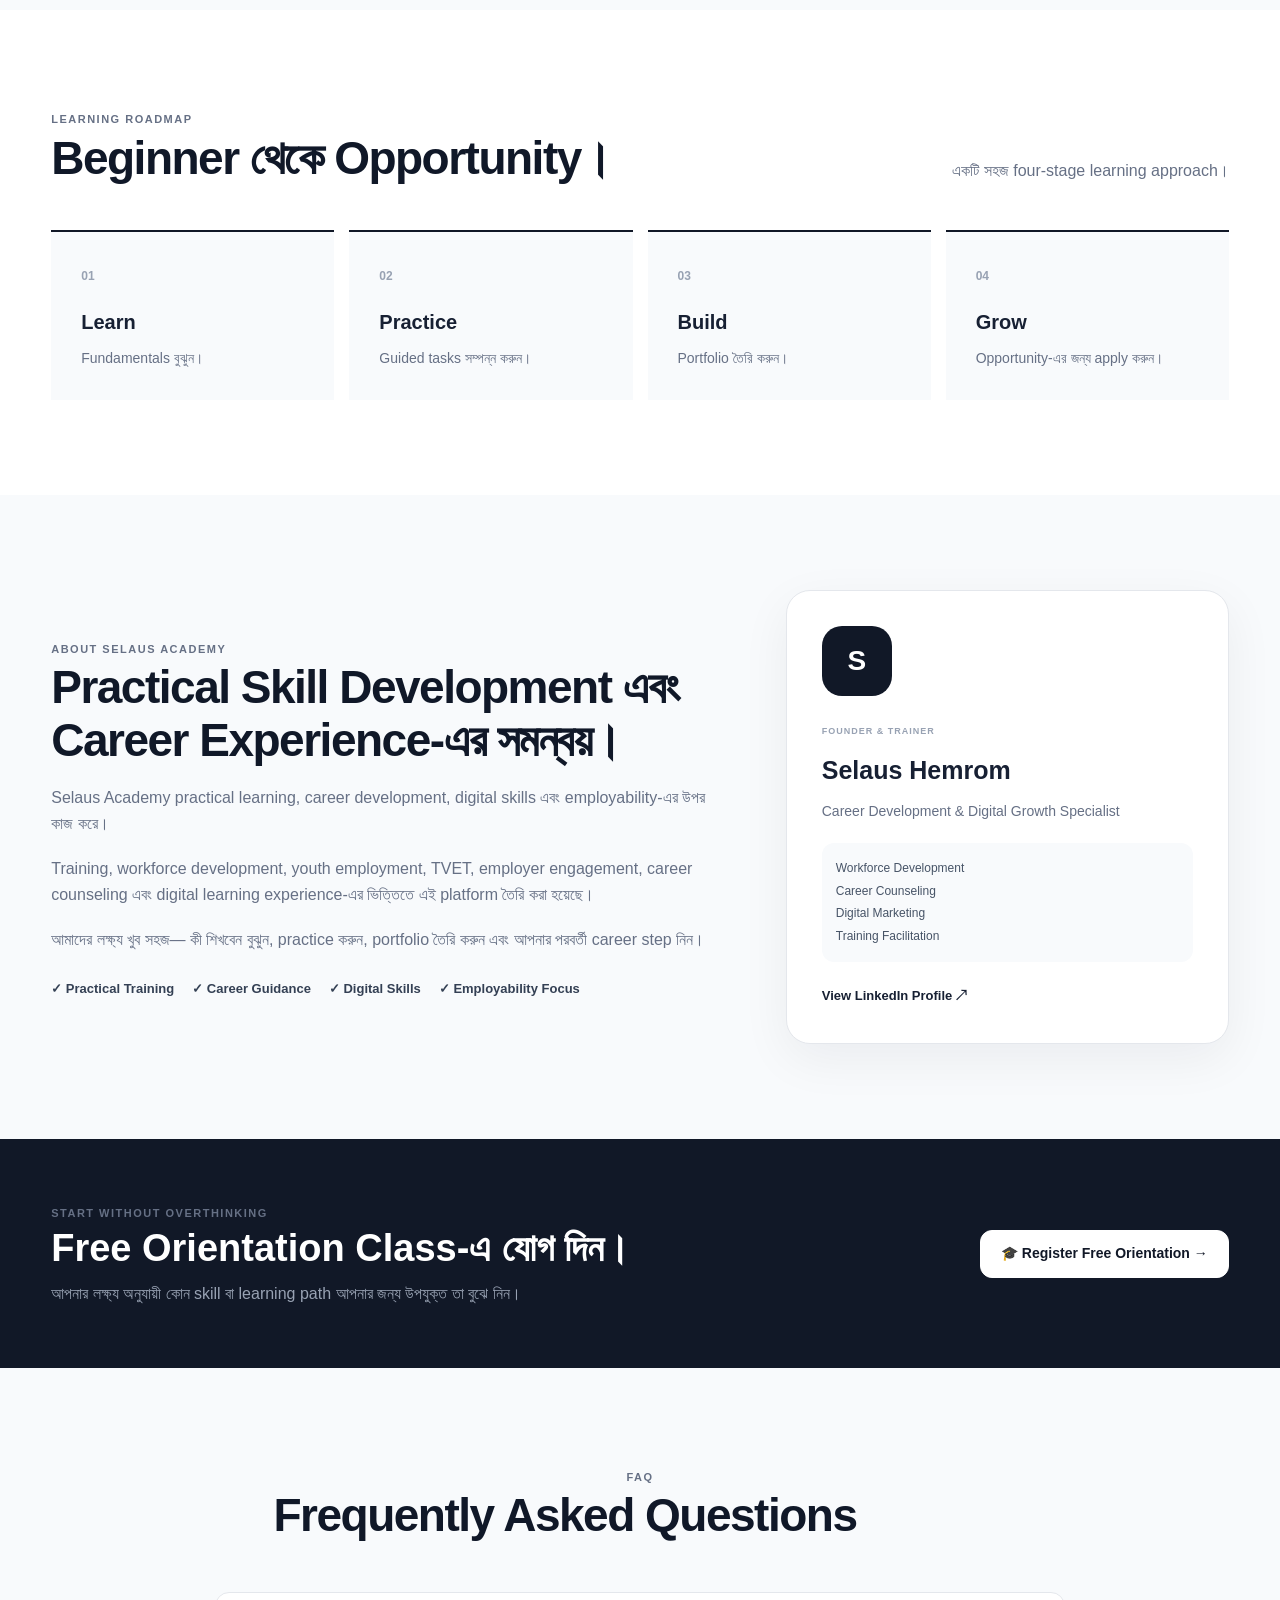
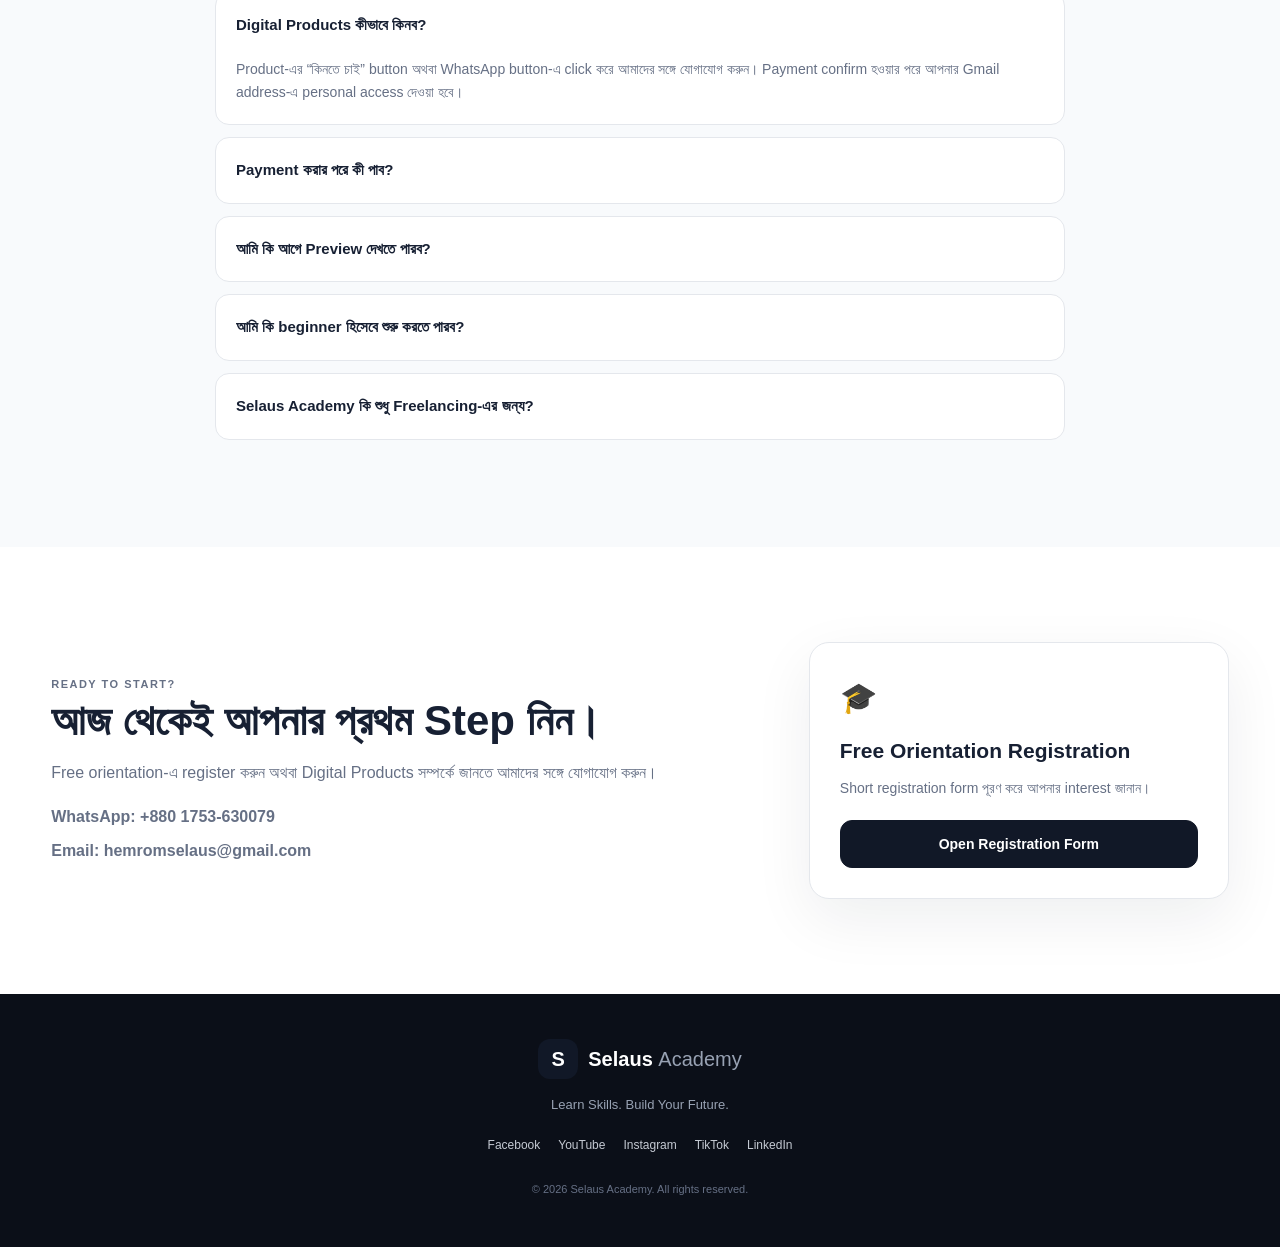
==== commit 46683f94: "Remove JavaScript functionality from index.html Removed the main JavaScript functionality from index" ====
--- a/index.html
+++ b/index.html
@@ -1415,549 +1415,6 @@
   </div>
 
 </div>
-
-
-<script src="script.js">/* =====================================================
-   SELAUS ACADEMY
-   MAIN JAVASCRIPT
-===================================================== */
-
-
-/* =====================================================
-   MOBILE MENU
-===================================================== */
-
-const menu = document.querySelector("#menu");
-const nav = document.querySelector("#nav");
-
-if(menu && nav){
-
-  menu.addEventListener("click", function(){
-
-    const isOpen = nav.classList.toggle("open");
-
-    menu.setAttribute(
-      "aria-expanded",
-      String(isOpen)
-    );
-
-    menu.setAttribute(
-      "aria-label",
-      isOpen
-        ? "Close navigation menu"
-        : "Open navigation menu"
-    );
-
-  });
-
-
-  document.querySelectorAll("#nav a").forEach(function(link){
-
-    link.addEventListener("click", function(){
-
-      nav.classList.remove("open");
-
-      menu.setAttribute(
-        "aria-expanded",
-        "false"
-      );
-
-      menu.setAttribute(
-        "aria-label",
-        "Open navigation menu"
-      );
-
-    });
-
-  });
-
-}
-
-
-/* =====================================================
-   PRODUCT DATA
-===================================================== */
-
-const products = {
-
-  dm: {
-
-    icon: "DM",
-
-    title: "Digital Marketing Beginner Guide",
-
-    price: "৳ ১৯৯",
-
-    description:
-      "Digital Marketing-এর basic থেকে practical understanding তৈরি করার জন্য beginner-friendly guide।",
-
-    items: [
-      "Digital Marketing Fundamentals",
-      "Social Media Marketing",
-      "Content Marketing",
-      "Beginner Roadmap",
-      "Digital Career Direction"
-    ],
-
-    whatsapp:
-      "https://wa.me/8801753630079?text=আমি%20Digital%20Marketing%20Beginner%20Guide%20কিনতে%20চাই।"
-
-  },
-
-
-  canva: {
-
-    icon: "CV",
-
-    title: "Canva Beginner to Professional Guide",
-
-    price: "৳ ২৯৯",
-
-    description:
-      "Canva ব্যবহার করে professional social media, marketing এবং career-related design তৈরি করার practical guide।",
-
-    items: [
-      "Canva Fundamentals",
-      "Design Basics",
-      "Social Media Design",
-      "Marketing Materials",
-      "Professional Workflow"
-    ],
-
-    whatsapp:
-      "https://wa.me/8801753630079?text=আমি%20Canva%20Guide%20কিনতে%20চাই।"
-
-  },
-
-
-  freelancing: {
-
-    icon: "FR",
-
-    title: "Freelancing Beginner Guide",
-
-    price: "৳ ২৯৯",
-
-    description:
-      "Freelancing শুরু করার জন্য skill, portfolio, client communication এবং online opportunity সম্পর্কে practical roadmap।",
-
-    items: [
-      "Freelancing Fundamentals",
-      "Online Opportunities",
-      "Portfolio Preparation",
-      "Client Communication",
-      "Beginner Roadmap"
-    ],
-
-    whatsapp:
-      "https://wa.me/8801753630079?text=আমি%20Freelancing%20Beginner%20Guide%20কিনতে%20চাই।"
-
-  },
-
-
-  upwork: {
-
-    icon: "UP",
-
-    title: "Upwork Proposal Guide",
-
-    price: "৳ ৩৯৯",
-
-    description:
-      "Upwork job বুঝে professional proposal তৈরি, client approach এবং proposal strategy শেখার guide।",
-
-    items: [
-      "Job Analysis",
-      "Proposal Structure",
-      "Client Communication",
-      "Proposal Examples",
-      "Winning Proposal Strategy"
-    ],
-
-    whatsapp:
-      "https://wa.me/8801753630079?text=আমি%20Upwork%20Proposal%20Guide%20কিনতে%20চাই।"
-
-  },
-
-
-  fiverr: {
-
-    icon: "FV",
-
-    title: "Fiverr Gig Guide",
-
-    price: "৳ ৩৯৯",
-
-    description:
-      "Fiverr profile এবং gig তৈরি, optimization এবং client communication-এর beginner-friendly guide।",
-
-    items: [
-      "Fiverr Profile Setup",
-      "Gig Creation",
-      "Gig Optimization",
-      "Client Communication",
-      "Fiverr Beginner Strategy"
-    ],
-
-    whatsapp:
-      "https://wa.me/8801753630079?text=আমি%20Fiverr%20Gig%20Guide%20কিনতে%20চাই।"
-
-  }
-
-};
-
-
-/* =====================================================
-   OPEN PREVIEW
-===================================================== */
-
-function openPreview(productKey){
-
-  const product = products[productKey];
-
-  if(!product){
-    return;
-  }
-
-
-  let itemsHTML = "";
-
-
-  product.items.forEach(function(item){
-
-    itemsHTML += `
-      <li>✓ ${item}</li>
-    `;
-
-  });
-
-
-  const previewContent =
-    document.getElementById("previewContent");
-
-
-  if(!previewContent){
-    return;
-  }
-
-
-  previewContent.innerHTML = `
-
-    <div class="preview-header">
-
-      <div class="preview-icon">
-        ${product.icon}
-      </div>
-
-      <div>
-
-        <div class="preview-label">
-          PRODUCT PREVIEW
-        </div>
-
-        <h2 id="previewTitle">
-          ${product.title}
-        </h2>
-
-      </div>
-
-    </div>
-
-
-    <div class="preview-cover">
-
-      <div class="preview-cover-inner">
-
-        <span>
-          SELAUS ACADEMY
-        </span>
-
-        <strong>
-          ${product.title}
-        </strong>
-
-        <small>
-          Learn • Practice • Build • Grow
-        </small>
-
-      </div>
-
-    </div>
-
-
-    <div class="preview-description">
-
-      <h3>
-        এই Product সম্পর্কে
-      </h3>
-
-      <p>
-        ${product.description}
-      </p>
-
-    </div>
-
-
-    <div class="preview-features">
-
-      <h3>
-        এই Guide-এ থাকছে
-      </h3>
-
-      <ul>
-        ${itemsHTML}
-      </ul>
-
-    </div>
-
-
-    <div class="preview-security">
-
-      🔐
-      <strong>
-        Full file public নয়
-      </strong>
-
-      <p>
-        সম্পূর্ণ PDF এবং PPTX purchase করার পরে
-        আপনার Gmail address-এ personal access দেওয়া হবে।
-      </p>
-
-    </div>
-
-
-    <div class="preview-bottom">
-
-      <div>
-
-        <small>
-          Launch Price
-        </small>
-
-        <strong>
-          ${product.price}
-        </strong>
-
-      </div>
-
-
-      <a
-        href="${product.whatsapp}"
-        target="_blank"
-        rel="noopener noreferrer"
-        class="modal-buy">
-        💬 WhatsApp-এ কিনতে চাই
-      </a>
-
-    </div>
-
-  `;
-
-
-  const modal =
-    document.getElementById("previewModal");
-
-
-  if(!modal){
-    return;
-  }
-
-
-  modal.classList.add("show");
-
-  modal.setAttribute(
-    "aria-hidden",
-    "false"
-  );
-
-  document.body.classList.add(
-    "modal-open"
-  );
-
-
-  const closeButton =
-    modal.querySelector(".modal-close");
-
-
-  if(closeButton){
-
-    setTimeout(function(){
-
-      closeButton.focus();
-
-    },50);
-
-  }
-
-}
-
-
-/* =====================================================
-   CLOSE PREVIEW
-===================================================== */
-
-function closePreview(){
-
-  const modal =
-    document.getElementById("previewModal");
-
-
-  if(!modal){
-    return;
-  }
-
-
-  modal.classList.remove("show");
-
-  modal.setAttribute(
-    "aria-hidden",
-    "true"
-  );
-
-  document.body.classList.remove(
-    "modal-open"
-  );
-
-}
-
-
-/* =====================================================
-   ESCAPE KEY
-===================================================== */
-
-document.addEventListener(
-  "keydown",
-  function(event){
-
-    if(event.key === "Escape"){
-
-      closePreview();
-
-    }
-
-  }
-);
-
-
-/* =====================================================
-   MODAL TAB SAFETY
-===================================================== */
-
-document.addEventListener(
-  "keydown",
-  function(event){
-
-    if(event.key !== "Tab"){
-      return;
-    }
-
-
-    const modal =
-      document.getElementById("previewModal");
-
-
-    if(
-      !modal ||
-      !modal.classList.contains("show")
-    ){
-      return;
-    }
-
-
-    const focusable =
-      modal.querySelectorAll(
-        'button, a[href], input, textarea, select, [tabindex]:not([tabindex="-1"])'
-      );
-
-
-    if(!focusable.length){
-      return;
-    }
-
-
-    const first =
-      focusable[0];
-
-    const last =
-      focusable[focusable.length - 1];
-
-
-    if(event.shiftKey){
-
-      if(document.activeElement === first){
-
-        event.preventDefault();
-
-        last.focus();
-
-      }
-
-    }else{
-
-      if(document.activeElement === last){
-
-        event.preventDefault();
-
-        first.focus();
-
-      }
-
-    }
-
-  }
-);
-
-
-/* =====================================================
-   CLOSE MODAL WHEN CLICKING OVERLAY
-===================================================== */
-
-const modalOverlay =
-  document.querySelector(".modal-overlay");
-
-
-if(modalOverlay){
-
-  modalOverlay.addEventListener(
-    "click",
-    closePreview
-  );
-
-}
-
-
-/* =====================================================
-   PREVENT HASH JUMP GLITCH
-===================================================== */
-
-window.addEventListener(
-  "load",
-  function(){
-
-    if(window.location.hash){
-
-      setTimeout(function(){
-
-        const element =
-          document.querySelector(
-            window.location.hash
-          );
-
-
-        if(element){
-
-          element.scrollIntoView({
-            behavior:"smooth"
-          });
-
-        }
-
-      },100);
-
-    }
-
-  }
-);</script>
-
+<script src="script.js"></script>
 </body>
 </html>
--- a/style.css
+++ b/style.css
@@ -1,6 +1,6 @@
 /* =====================================================
    SELAUS ACADEMY
-   PREMIUM WEBSITE CSS
+   PREMIUM RESPONSIVE WEBSITE
 ===================================================== */
 
 *{
@@ -22,8 +22,10 @@
     sans-serif;
 
   color:#172033;
-  background:#ffffff;
+  background:#fff;
   line-height:1.65;
+
+  -webkit-font-smoothing:antialiased;
 }
 
 body.modal-open{
@@ -49,13 +51,15 @@
    HEADER
 ===================================================== */
 
-header{
+.site-header{
   position:sticky;
   top:0;
   z-index:1000;
 
   background:rgba(255,255,255,.94);
-  backdrop-filter:blur(14px);
+
+  backdrop-filter:blur(16px);
+  -webkit-backdrop-filter:blur(16px);
 
   border-bottom:1px solid #e8ecf3;
 }
@@ -66,6 +70,7 @@
   display:flex;
   align-items:center;
   justify-content:space-between;
+
   gap:30px;
 }
 
@@ -76,6 +81,7 @@
 
   font-size:20px;
   font-weight:800;
+
   color:#111827;
 }
 
@@ -103,14 +109,16 @@
 nav{
   display:flex;
   align-items:center;
-  gap:8px;
+  gap:7px;
 }
 
 nav a{
-  padding:10px 14px;
+  padding:10px 13px;
+
   border-radius:10px;
 
   color:#475467;
+
   font-size:14px;
   font-weight:600;
 
@@ -125,6 +133,7 @@
 nav a.cta{
   background:#111827;
   color:#fff;
+
   padding:11px 18px;
 }
 
@@ -132,14 +141,17 @@
   background:#273043;
 }
 
-#menu{
+.menu-btn{
   display:none;
 
   border:0;
   background:transparent;
 
   font-size:27px;
+
   cursor:pointer;
+
+  color:#111827;
 }
 
 
@@ -151,32 +163,49 @@
   padding:95px 0 80px;
 
   background:
-    radial-gradient(circle at 85% 20%,#eef3ff 0,transparent 35%),
-    linear-gradient(180deg,#ffffff 0%,#f8fafc 100%);
+    radial-gradient(
+      circle at 85% 20%,
+      #eef3ff 0,
+      transparent 35%
+    ),
+    linear-gradient(
+      180deg,
+      #fff 0%,
+      #f8fafc 100%
+    );
 }
 
 .hero-grid{
   display:grid;
   grid-template-columns:1.05fr .95fr;
+
   align-items:center;
+
   gap:70px;
+}
+
+.hero-content .eyebrow{
+  margin-bottom:17px;
 }
 
 .eyebrow{
   display:inline-block;
 
-  margin-bottom:16px;
-
   font-size:11px;
   font-weight:800;
+
   letter-spacing:1.5px;
 
   color:#667085;
 }
 
 .hero h1{
+  max-width:750px;
+
   font-size:clamp(42px,5vw,68px);
+
   line-height:1.06;
+
   letter-spacing:-2.5px;
 
   color:#101828;
@@ -185,6 +214,8 @@
 }
 
 .hero h1 span{
+  display:block;
+
   color:#667085;
 }
 
@@ -192,6 +223,7 @@
   max-width:650px;
 
   font-size:18px;
+
   color:#667085;
 
   margin-bottom:30px;
@@ -226,7 +258,9 @@
 
 .btn:hover{
   transform:translateY(-2px);
-  box-shadow:0 8px 25px rgba(16,24,40,.08);
+
+  box-shadow:
+    0 8px 25px rgba(16,24,40,.08);
 }
 
 .btn.dark{
@@ -242,15 +276,22 @@
 .trust{
   margin-top:22px;
 
+  display:flex;
+  flex-wrap:wrap;
+  gap:10px 18px;
+
   font-size:13px;
   color:#667085;
 }
 
 
-/* HERO VISUAL */
+/* =====================================================
+   HERO VISUAL
+===================================================== */
 
 .visual{
   position:relative;
+
   min-height:440px;
 
   display:flex;
@@ -263,7 +304,9 @@
   top:20px;
 
   font-size:10px;
+
   letter-spacing:1.5px;
+
   font-weight:800;
 
   color:#667085;
@@ -271,6 +314,7 @@
 
 .screen{
   width:min(470px,100%);
+
   min-height:300px;
 
   padding:42px;
@@ -278,6 +322,7 @@
   border-radius:28px;
 
   background:#111827;
+
   color:#fff;
 
   box-shadow:
@@ -286,7 +331,9 @@
 
 .screen small{
   font-size:10px;
+
   letter-spacing:2px;
+
   color:#98a2b3;
 }
 
@@ -294,7 +341,9 @@
   margin-top:35px;
 
   font-size:34px;
+
   line-height:1.15;
+
   letter-spacing:-1px;
 }
 
@@ -304,7 +353,9 @@
   margin:35px 0 20px;
 
   background:#344054;
+
   border-radius:99px;
+
   overflow:hidden;
 }
 
@@ -315,6 +366,7 @@
   height:100%;
 
   background:#fff;
+
   border-radius:99px;
 }
 
@@ -335,12 +387,16 @@
   border-radius:18px;
 
   background:#fff;
+
   border:1px solid #e4e7ec;
 
-  box-shadow:0 15px 35px rgba(16,24,40,.12);
+  box-shadow:
+    0 15px 35px rgba(16,24,40,.12);
 
   font-style:normal;
+
   font-weight:900;
+
   color:#111827;
 }
 
@@ -366,11 +422,13 @@
 
 .visual footer{
   position:absolute;
+
   bottom:0;
 
   max-width:480px;
 
   font-size:11px;
+
   text-align:center;
 
   color:#667085;
@@ -407,6 +465,7 @@
   display:block;
 
   font-size:30px;
+
   line-height:1;
 
   margin-bottom:8px;
@@ -432,6 +491,7 @@
 
 .head{
   display:flex;
+
   justify-content:space-between;
   align-items:end;
 
@@ -446,7 +506,9 @@
   max-width:700px;
 
   font-size:clamp(30px,4vw,46px);
+
   line-height:1.15;
+
   letter-spacing:-1.5px;
 
   color:#101828;
@@ -459,12 +521,15 @@
 
 .center{
   text-align:center;
+
   margin-bottom:50px;
 }
 
 .center p{
   max-width:650px;
+
   margin:15px auto 0;
+
   color:#667085;
 }
 
@@ -475,7 +540,9 @@
 
 .cards{
   display:grid;
+
   grid-template-columns:repeat(4,1fr);
+
   gap:18px;
 }
 
@@ -485,6 +552,7 @@
   padding:28px;
 
   border:1px solid #e4e7ec;
+
   border-radius:20px;
 
   background:#fff;
@@ -494,11 +562,14 @@
 
 .cards article:hover{
   transform:translateY(-5px);
-  box-shadow:0 18px 45px rgba(16,24,40,.08);
+
+  box-shadow:
+    0 18px 45px rgba(16,24,40,.08);
 }
 
 .cards article > strong{
   display:inline-grid;
+
   place-items:center;
 
   width:46px;
@@ -514,6 +585,7 @@
 
 .cards mark{
   position:absolute;
+
   top:20px;
   right:20px;
 
@@ -525,6 +597,7 @@
   color:#fff;
 
   font-size:9px;
+
   font-weight:800;
 }
 
@@ -532,11 +605,13 @@
   margin:22px 0 10px;
 
   font-size:20px;
+
   line-height:1.3;
 }
 
 .cards p{
   color:#667085;
+
   font-size:14px;
 }
 
@@ -550,11 +625,8 @@
   margin:7px 0;
 
   font-size:13px;
+
   color:#475467;
-}
-
-.cards li::first-letter{
-  color:#111827;
 }
 
 .cards a{
@@ -563,6 +635,7 @@
   margin-top:8px;
 
   font-size:13px;
+
   font-weight:800;
 }
 
@@ -573,7 +646,9 @@
 
 .features{
   display:grid;
+
   grid-template-columns:repeat(4,1fr);
+
   gap:18px;
 }
 
@@ -583,42 +658,46 @@
   background:#fff;
 
   border:1px solid #e4e7ec;
+
   border-radius:20px;
 }
 
 .features b{
   font-size:12px;
+
   color:#98a2b3;
 }
 
 .features h3{
   margin:20px 0 10px;
+
   font-size:19px;
 }
 
 .features p{
   font-size:14px;
-  color:#667085;
-}
-
-
-/* =====================================================
-   DIGITAL PRODUCTS
-===================================================== */
-
-.products-section{
-  background:#fff;
-}
+
+  color:#667085;
+}
+
+
+/* =====================================================
+   PRODUCTS
+===================================================== */
 
 .product-notice{
   display:flex;
+
   align-items:flex-start;
+
   gap:18px;
 
   margin-bottom:35px;
+
   padding:20px 22px;
 
   border:1px solid #dbe3ef;
+
   border-radius:18px;
 
   background:#f8fafc;
@@ -631,36 +710,41 @@
   flex:0 0 46px;
 
   display:grid;
+
   place-items:center;
 
   border-radius:13px;
 
   background:#111827;
+
   color:#fff;
 }
 
 .product-notice strong{
   display:block;
+
   margin-bottom:4px;
 }
 
 .product-notice p{
   font-size:13px;
-  color:#667085;
-}
-
+
+  color:#667085;
+}
 
 .product-grid{
   display:grid;
+
   grid-template-columns:repeat(3,1fr);
+
   gap:20px;
 }
-
 
 .product-card{
   position:relative;
 
   display:flex;
+
   flex-direction:column;
 
   padding:28px;
@@ -670,9 +754,11 @@
   background:#fff;
 
   border:1px solid #e4e7ec;
+
   border-radius:22px;
 
-  box-shadow:0 8px 30px rgba(16,24,40,.04);
+  box-shadow:
+    0 8px 30px rgba(16,24,40,.04);
 
   transition:.25s ease;
 }
@@ -684,10 +770,18 @@
     0 20px 55px rgba(16,24,40,.09);
 }
 
+.featured-product{
+  border-color:#98a2b3;
+
+  box-shadow:
+    0 12px 40px rgba(16,24,40,.07);
+}
 
 .product-top{
   display:flex;
+
   align-items:center;
+
   justify-content:space-between;
 
   margin-bottom:22px;
@@ -698,16 +792,18 @@
   height:52px;
 
   display:grid;
+
   place-items:center;
 
   border-radius:15px;
 
   background:#111827;
+
   color:#fff;
 
   font-size:12px;
+
   font-weight:900;
-  letter-spacing:.5px;
 }
 
 .popular,
@@ -717,7 +813,9 @@
   border-radius:99px;
 
   font-size:9px;
+
   font-weight:900;
+
   letter-spacing:.5px;
 }
 
@@ -735,6 +833,7 @@
   margin-bottom:12px;
 
   font-size:21px;
+
   line-height:1.3;
 
   color:#101828;
@@ -742,15 +841,17 @@
 
 .product-card > p{
   font-size:14px;
+
   color:#667085;
 
   min-height:72px;
 }
 
-
 .product-list{
   display:flex;
+
   flex-direction:column;
+
   gap:8px;
 
   margin:20px 0;
@@ -758,23 +859,25 @@
 
 .product-list span{
   font-size:13px;
+
   color:#475467;
 }
-
 
 .price{
   margin-top:auto;
 
   font-size:27px;
+
   font-weight:900;
 
   color:#111827;
 }
 
-
 .file-info{
   display:flex;
+
   flex-wrap:wrap;
+
   gap:7px;
 
   margin:12px 0 18px;
@@ -784,20 +887,23 @@
   padding:5px 8px;
 
   border:1px solid #e4e7ec;
+
   border-radius:7px;
 
   background:#f8fafc;
 
   font-size:10px;
+
   font-weight:700;
 
   color:#667085;
 }
-
 
 .product-actions{
   display:grid;
+
   grid-template-columns:1fr 1fr;
+
   gap:9px;
 }
 
@@ -807,23 +913,28 @@
   min-height:45px;
 
   display:flex;
+
   align-items:center;
+
   justify-content:center;
 
   border-radius:10px;
 
   font-size:12px;
+
   font-weight:800;
-
-  cursor:pointer;
 
   transition:.2s ease;
 }
 
 .preview-btn{
   border:1px solid #d0d5dd;
+
   background:#fff;
+
   color:#344054;
+
+  cursor:pointer;
 }
 
 .preview-btn:hover{
@@ -832,7 +943,9 @@
 
 .buy-btn{
   background:#111827;
+
   color:#fff;
+
   border:1px solid #111827;
 }
 
@@ -846,6 +959,7 @@
   border:1px solid #e4e7ec;
 
   background:#f2f4f7;
+
   color:#98a2b3;
 
   cursor:not-allowed;
@@ -862,7 +976,9 @@
   padding:34px;
 
   display:flex;
+
   align-items:center;
+
   justify-content:space-between;
 
   gap:35px;
@@ -870,9 +986,11 @@
   border-radius:24px;
 
   background:#111827;
+
   color:#fff;
 
-  box-shadow:0 25px 70px rgba(16,24,40,.15);
+  box-shadow:
+    0 25px 70px rgba(16,24,40,.15);
 }
 
 .bundle .eyebrow{
@@ -883,6 +1001,7 @@
   margin-bottom:10px;
 
   font-size:32px;
+
   line-height:1.2;
 }
 
@@ -890,18 +1009,27 @@
   max-width:680px;
 
   color:#c5cad3;
+
   font-size:14px;
 }
 
 .bundle-items{
   margin-top:15px;
 
+  display:flex;
+
+  flex-wrap:wrap;
+
+  gap:8px 20px;
+
   font-size:12px;
+
   color:#d0d5dd;
 }
 
 .bundle-price{
   min-width:210px;
+
   text-align:center;
 }
 
@@ -909,6 +1037,7 @@
   display:block;
 
   font-size:11px;
+
   color:#98a2b3;
 }
 
@@ -922,18 +1051,23 @@
 
 .bundle-btn{
   display:flex;
+
   align-items:center;
+
   justify-content:center;
 
   min-height:45px;
+
   padding:0 18px;
 
   border-radius:10px;
 
   background:#fff;
+
   color:#111827;
 
   font-size:12px;
+
   font-weight:900;
 }
 
@@ -944,7 +1078,9 @@
 
 .free-grid{
   display:grid;
+
   grid-template-columns:repeat(3,1fr);
+
   gap:20px;
 }
 
@@ -952,6 +1088,7 @@
   padding:30px;
 
   border:1px solid #e4e7ec;
+
   border-radius:20px;
 
   background:#fff;
@@ -967,6 +1104,7 @@
 
 .free-card h3{
   font-size:19px;
+
   margin-bottom:10px;
 }
 
@@ -974,6 +1112,7 @@
   min-height:60px;
 
   color:#667085;
+
   font-size:14px;
 
   margin-bottom:18px;
@@ -986,7 +1125,9 @@
 
 .steps{
   display:grid;
+
   grid-template-columns:repeat(4,1fr);
+
   gap:15px;
 }
 
@@ -1000,16 +1141,19 @@
 
 .steps b{
   font-size:12px;
+
   color:#98a2b3;
 }
 
 .steps h3{
   margin:18px 0 8px;
+
   font-size:20px;
 }
 
 .steps p{
   color:#667085;
+
   font-size:14px;
 }
 
@@ -1024,8 +1168,11 @@
 
 .aboutgrid{
   display:grid;
+
   grid-template-columns:1.2fr .8fr;
+
   gap:70px;
+
   align-items:center;
 }
 
@@ -1040,7 +1187,14 @@
 .ticks{
   margin-top:25px;
 
+  display:flex;
+
+  flex-wrap:wrap;
+
+  gap:8px 18px;
+
   font-size:13px;
+
   font-weight:700;
 
   color:#344054;
@@ -1052,9 +1206,11 @@
   background:#fff;
 
   border:1px solid #e4e7ec;
+
   border-radius:24px;
 
-  box-shadow:0 15px 50px rgba(16,24,40,.06);
+  box-shadow:
+    0 15px 50px rgba(16,24,40,.06);
 }
 
 .avatar{
@@ -1062,6 +1218,7 @@
   height:70px;
 
   display:grid;
+
   place-items:center;
 
   margin-bottom:20px;
@@ -1069,15 +1226,19 @@
   border-radius:20px;
 
   background:#111827;
+
   color:#fff;
 
   font-size:28px;
+
   font-weight:900;
 }
 
 .profile small{
   font-size:9px;
+
   font-weight:900;
+
   letter-spacing:1px;
 
   color:#98a2b3;
@@ -1097,6 +1258,7 @@
 
 .tags{
   margin:20px 0;
+
   padding:14px;
 
   border-radius:12px;
@@ -1104,12 +1266,15 @@
   background:#f8fafc;
 
   font-size:12px;
+
   line-height:1.9;
+
   color:#475467;
 }
 
 .profile > a{
   font-size:13px;
+
   font-weight:800;
 }
 
@@ -1122,12 +1287,15 @@
   padding:60px 0;
 
   background:#111827;
+
   color:#fff;
 }
 
 .offerbox{
   display:flex;
+
   align-items:center;
+
   justify-content:space-between;
 
   gap:40px;
@@ -1137,6 +1305,7 @@
   margin-bottom:10px;
 
   font-size:38px;
+
   line-height:1.2;
 }
 
@@ -1146,7 +1315,9 @@
 
 .btn.white{
   background:#fff;
+
   color:#111827;
+
   border-color:#fff;
 
   white-space:nowrap;
@@ -1169,6 +1340,7 @@
   background:#fff;
 
   border:1px solid #e4e7ec;
+
   border-radius:14px;
 }
 
@@ -1178,6 +1350,7 @@
   cursor:pointer;
 
   font-weight:800;
+
   font-size:15px;
 
   list-style:none;
@@ -1191,6 +1364,7 @@
   padding:0 0 20px;
 
   color:#667085;
+
   font-size:14px;
 }
 
@@ -1201,9 +1375,11 @@
 
 .enroll{
   display:grid;
+
   grid-template-columns:1fr 420px;
 
   gap:70px;
+
   align-items:center;
 }
 
@@ -1211,6 +1387,7 @@
   margin-bottom:15px;
 
   font-size:42px;
+
   line-height:1.15;
 }
 
@@ -1218,8 +1395,12 @@
   color:#667085;
 }
 
-.enroll p + p{
-  margin-top:12px;
+.contact-list{
+  margin-top:18px;
+}
+
+.contact-list p{
+  margin:7px 0;
 }
 
 .enroll a{
@@ -1230,20 +1411,32 @@
   padding:30px;
 
   border:1px solid #e4e7ec;
+
   border-radius:20px;
 
   background:#fff;
 
-  box-shadow:0 20px 60px rgba(16,24,40,.07);
+  box-shadow:
+    0 20px 60px rgba(16,24,40,.07);
+}
+
+.form-icon{
+  display:block;
+
+  margin-bottom:12px;
+
+  font-size:30px;
 }
 
 .formcard h3{
   margin-bottom:8px;
+
   font-size:21px;
 }
 
 .formcard p{
   margin-bottom:20px;
+
   font-size:14px;
 }
 
@@ -1260,6 +1453,7 @@
   padding:45px 0;
 
   background:#0b0f18;
+
   color:#fff;
 }
 
@@ -1269,6 +1463,7 @@
 
 .foot .logo{
   justify-content:center;
+
   color:#fff;
 }
 
@@ -1280,12 +1475,15 @@
   margin:15px 0;
 
   color:#98a2b3;
+
   font-size:13px;
 }
 
 .links{
   display:flex;
+
   justify-content:center;
+
   flex-wrap:wrap;
 
   gap:18px;
@@ -1295,6 +1493,7 @@
 
 .links a{
   font-size:12px;
+
   color:#c5cad3;
 }
 
@@ -1304,6 +1503,7 @@
 
 .foot small{
   color:#667085;
+
   font-size:11px;
 }
 
@@ -1324,26 +1524,32 @@
   height:58px;
 
   display:grid;
+
   place-items:center;
 
   border-radius:50%;
 
   background:#111827;
+
   color:#fff;
 
   font-size:11px;
+
   font-weight:900;
 
-  box-shadow:0 12px 35px rgba(16,24,40,.22);
+  box-shadow:
+    0 12px 35px rgba(16,24,40,.22);
+
+  transition:.2s ease;
 }
 
 .wa:hover{
-  transform:scale(1.05);
-}
-
-
-/* =====================================================
-   PREVIEW MODAL
+  transform:scale(1.07);
+}
+
+
+/* =====================================================
+   MODAL
 ===================================================== */
 
 .modal{
@@ -1364,11 +1570,13 @@
   display:flex;
 
   align-items:center;
+
   justify-content:center;
 }
 
 .modal-overlay{
   position:fixed;
+
   inset:0;
 
   background:rgba(7,12,22,.72);
@@ -1378,6 +1586,7 @@
 
 .modal-box{
   position:relative;
+
   z-index:2;
 
   width:min(760px,100%);
@@ -1392,7 +1601,8 @@
 
   background:#fff;
 
-  box-shadow:0 30px 100px rgba(0,0,0,.3);
+  box-shadow:
+    0 30px 100px rgba(0,0,0,.3);
 }
 
 .modal-close{
@@ -1411,6 +1621,7 @@
   background:#fff;
 
   font-size:25px;
+
   line-height:1;
 
   cursor:pointer;
@@ -1423,10 +1634,13 @@
 }
 
 
-/* PREVIEW HEADER */
+/* =====================================================
+   PREVIEW
+===================================================== */
 
 .preview-header{
   display:flex;
+
   align-items:center;
 
   gap:18px;
@@ -1441,14 +1655,17 @@
   flex:0 0 60px;
 
   display:grid;
+
   place-items:center;
 
   border-radius:17px;
 
   background:#111827;
+
   color:#fff;
 
   font-size:13px;
+
   font-weight:900;
 }
 
@@ -1456,7 +1673,9 @@
   margin-bottom:4px;
 
   font-size:9px;
+
   letter-spacing:1.5px;
+
   font-weight:900;
 
   color:#98a2b3;
@@ -1464,11 +1683,9 @@
 
 .preview-header h2{
   font-size:28px;
+
   line-height:1.2;
 }
-
-
-/* PREVIEW COVER */
 
 .preview-cover{
   margin:28px 0;
@@ -1476,12 +1693,17 @@
   min-height:240px;
 
   display:grid;
+
   place-items:center;
 
   border-radius:20px;
 
   background:
-    radial-gradient(circle at 20% 20%,#344054 0,transparent 30%),
+    radial-gradient(
+      circle at 20% 20%,
+      #344054 0,
+      transparent 30%
+    ),
     #111827;
 
   color:#fff;
@@ -1507,6 +1729,7 @@
   margin-bottom:25px;
 
   font-size:9px;
+
   letter-spacing:2px;
 
   color:#98a2b3;
@@ -1516,6 +1739,7 @@
   display:block;
 
   font-size:30px;
+
   line-height:1.2;
 }
 
@@ -1526,9 +1750,6 @@
 
   color:#98a2b3;
 }
-
-
-/* PREVIEW CONTENT */
 
 .preview-description,
 .preview-features{
@@ -1544,11 +1765,13 @@
 
 .preview-description p{
   color:#667085;
+
   font-size:14px;
 }
 
 .preview-features ul{
   display:grid;
+
   grid-template-columns:1fr 1fr;
 
   gap:8px;
@@ -1568,11 +1791,9 @@
   font-size:12px;
 }
 
-
-/* SECURITY */
-
 .preview-security{
   margin-top:25px;
+
   padding:18px;
 
   border:1px solid #e4e7ec;
@@ -1594,17 +1815,17 @@
   font-size:12px;
 }
 
-
-/* PREVIEW BOTTOM */
-
 .preview-bottom{
   display:flex;
+
   align-items:center;
+
   justify-content:space-between;
 
   gap:20px;
 
   margin-top:25px;
+
   padding-top:22px;
 
   border-top:1px solid #e4e7ec;
@@ -1614,6 +1835,7 @@
   display:block;
 
   font-size:10px;
+
   color:#98a2b3;
 }
 
@@ -1629,7 +1851,9 @@
   min-height:48px;
 
   display:flex;
+
   align-items:center;
+
   justify-content:center;
 
   padding:0 20px;
@@ -1637,9 +1861,11 @@
   border-radius:10px;
 
   background:#111827;
+
   color:#fff;
 
   font-size:12px;
+
   font-weight:800;
 }
 
@@ -1675,7 +1901,7 @@
 
 @media(max-width:800px){
 
-  #menu{
+  .menu-btn{
     display:block;
   }
 
@@ -1684,20 +1910,25 @@
 
     left:4%;
     right:4%;
+
     top:76px;
 
     display:none;
+
     flex-direction:column;
+
     align-items:stretch;
 
     padding:12px;
 
     border:1px solid #e4e7ec;
+
     border-radius:16px;
 
     background:#fff;
 
-    box-shadow:0 20px 50px rgba(16,24,40,.12);
+    box-shadow:
+      0 20px 50px rgba(16,24,40,.12);
   }
 
   nav.open{
@@ -1729,7 +1960,8 @@
   }
 
   .statsgrid > div{
-    border-bottom:1px solid rgba(255,255,255,.08);
+    border-bottom:
+      1px solid rgba(255,255,255,.08);
   }
 
   .head{
@@ -1743,11 +1975,13 @@
   .aboutgrid,
   .enroll{
     grid-template-columns:1fr;
+
     gap:40px;
   }
 
   .offerbox{
     flex-direction:column;
+
     align-items:flex-start;
   }
 
@@ -1757,11 +1991,13 @@
 
   .bundle{
     flex-direction:column;
+
     align-items:flex-start;
   }
 
   .bundle-price{
     width:100%;
+
     text-align:left;
   }
 
@@ -1780,6 +2016,7 @@
 
   .hero h1{
     font-size:43px;
+
     letter-spacing:-1.8px;
   }
 
@@ -1859,17 +2096,13 @@
     grid-template-columns:1fr;
   }
 
-  .preview-bottom{
-    flex-direction:column;
-    align-items:stretch;
-  }
-
   .modal{
     padding:10px;
   }
 
   .modal-box{
     padding:22px;
+
     border-radius:18px;
   }
 
@@ -1896,5 +2129,27 @@
 a:focus-visible,
 summary:focus-visible{
   outline:3px solid #98a2b3;
+
   outline-offset:3px;
 }
+
+
+/* =====================================================
+   REDUCED MOTION
+===================================================== */
+
+@media(prefers-reduced-motion:reduce){
+
+  html{
+    scroll-behavior:auto;
+  }
+
+  *,
+  *::before,
+  *::after{
+    animation-duration:.01ms !important;
+    animation-iteration-count:1 !important;
+    transition-duration:.01ms !important;
+  }
+
+}
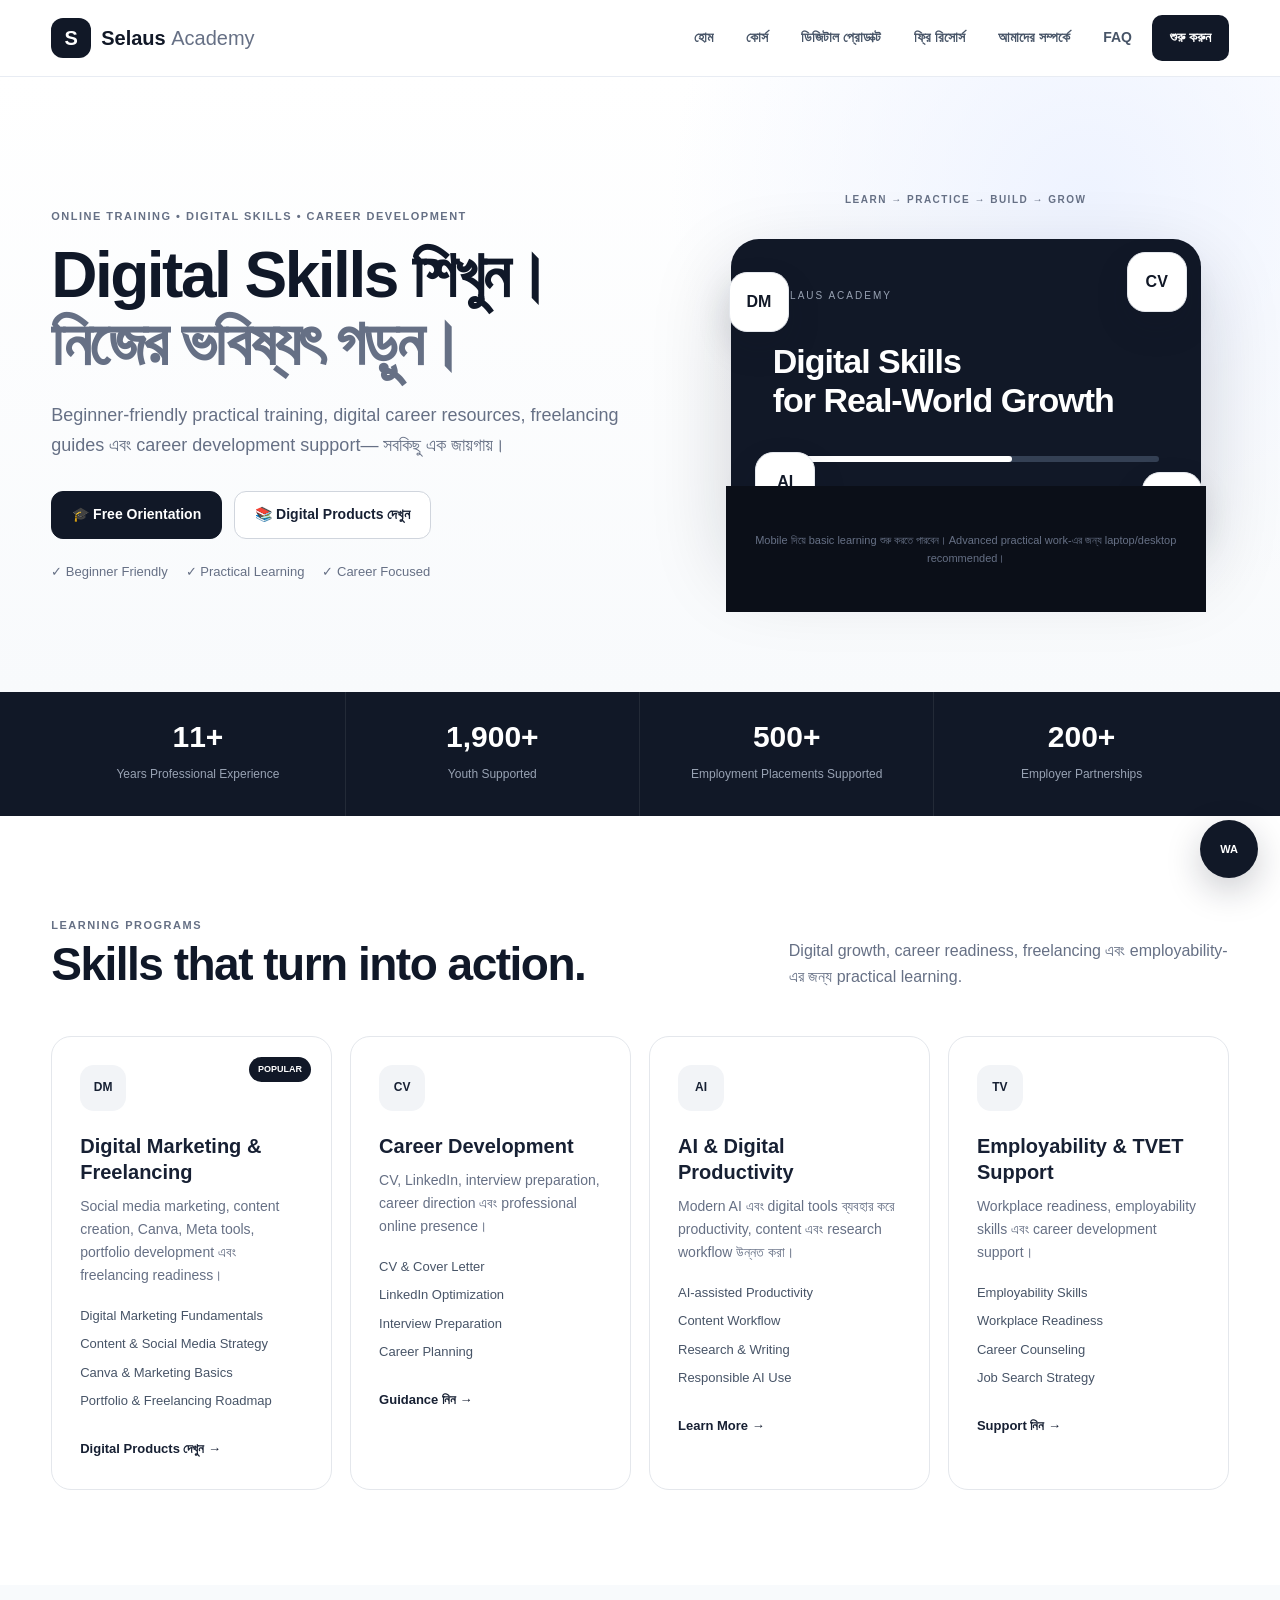
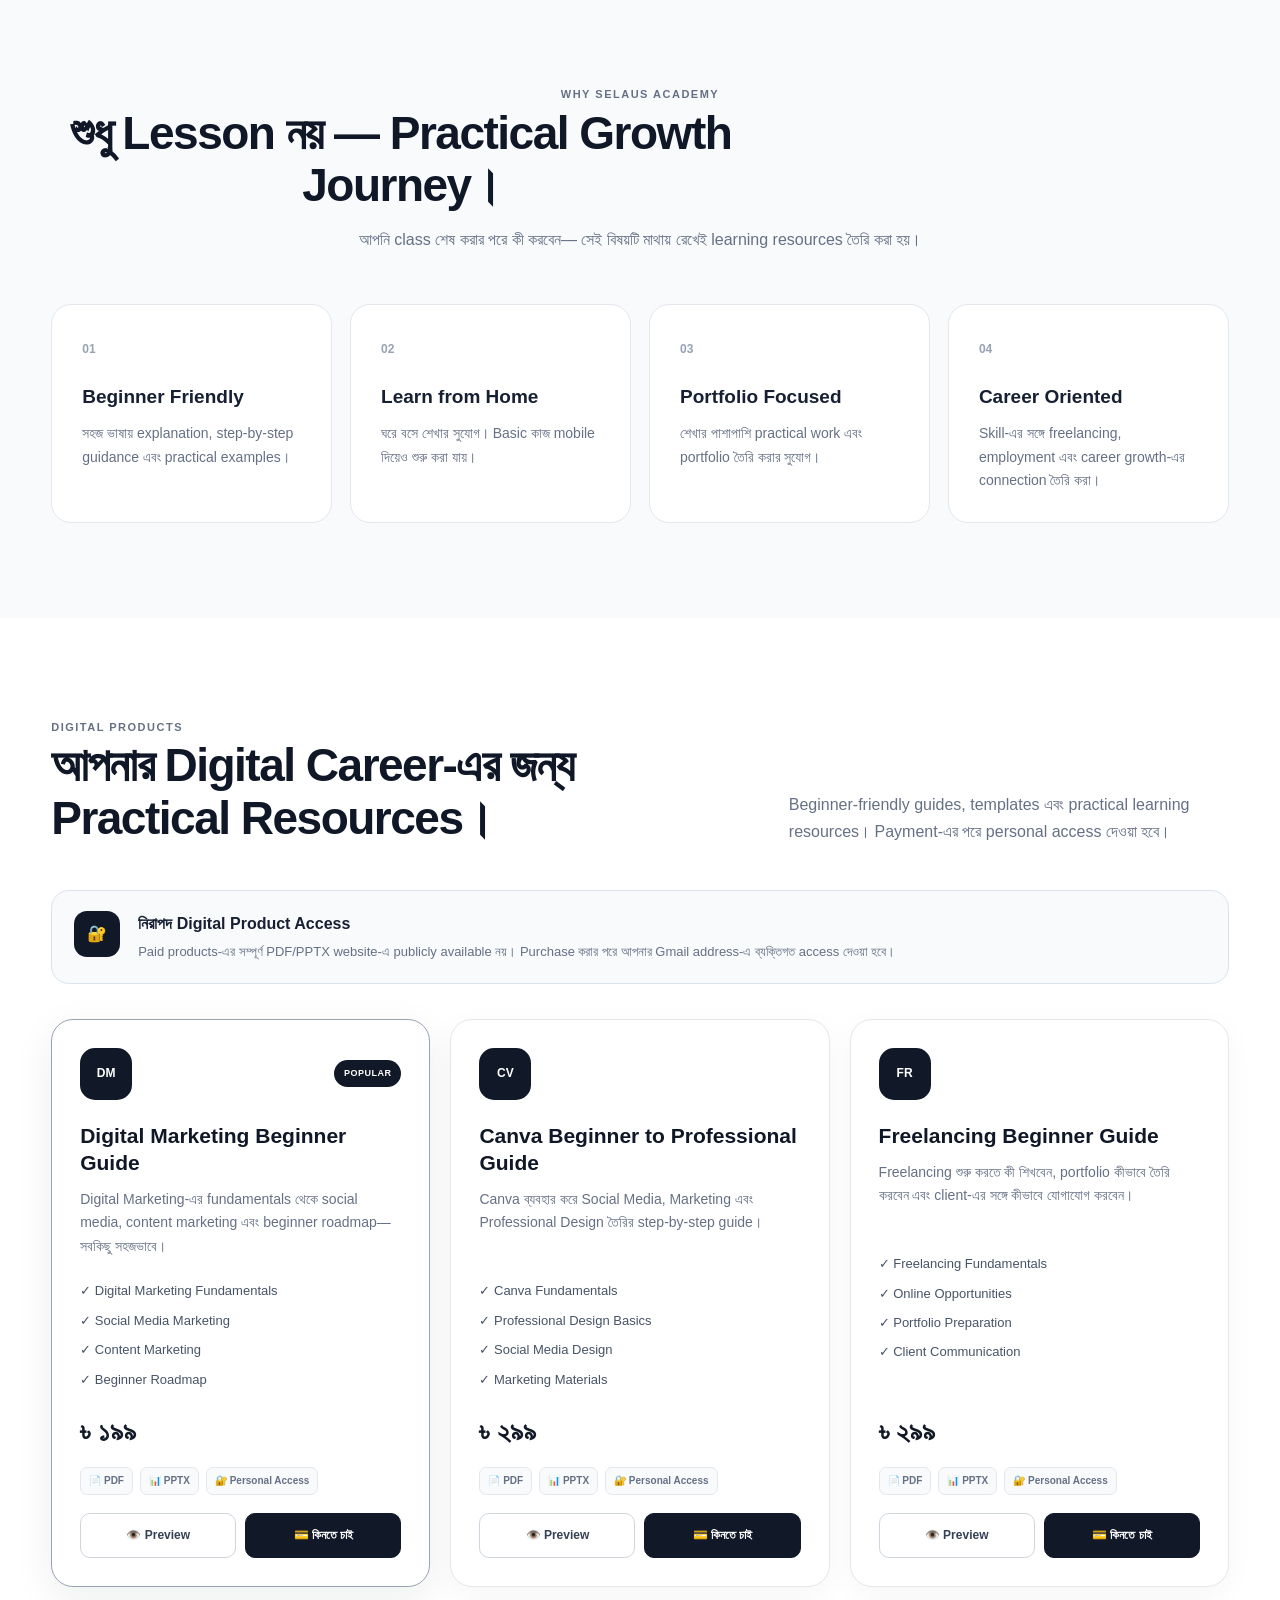
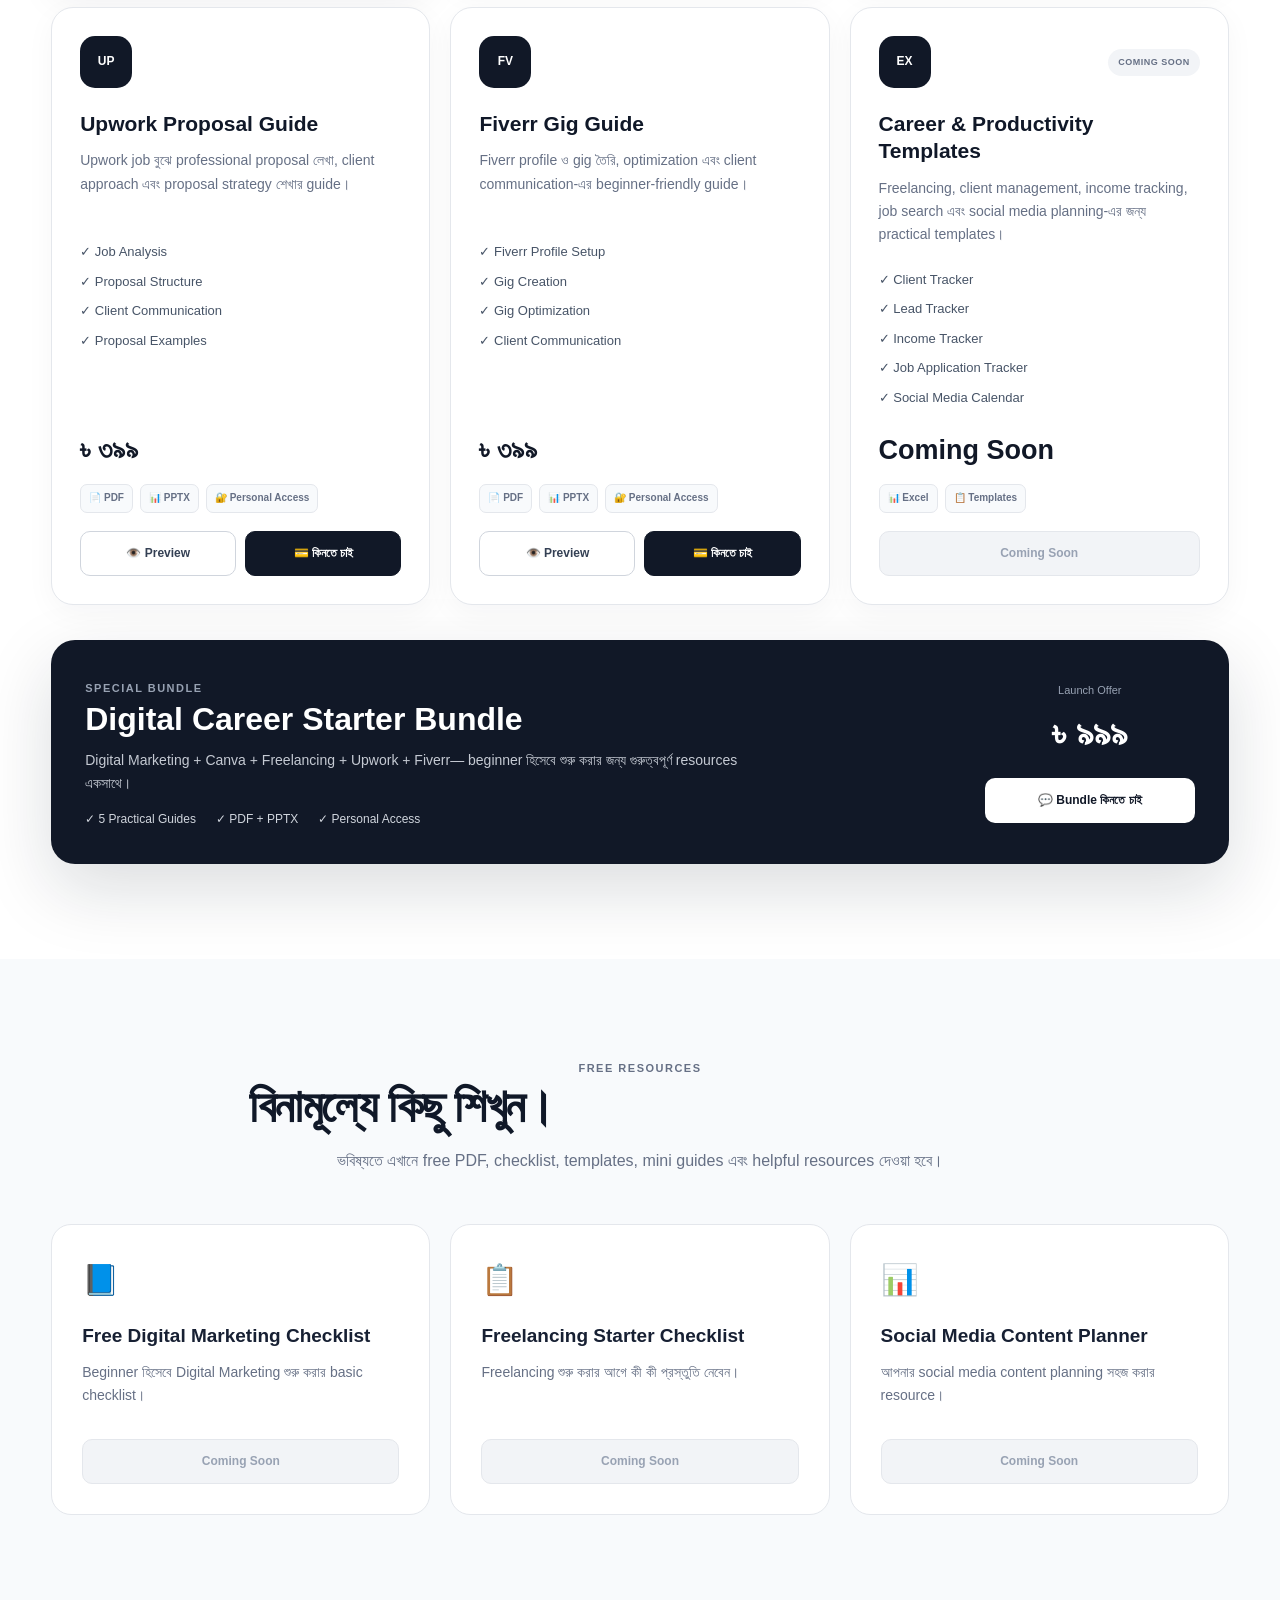
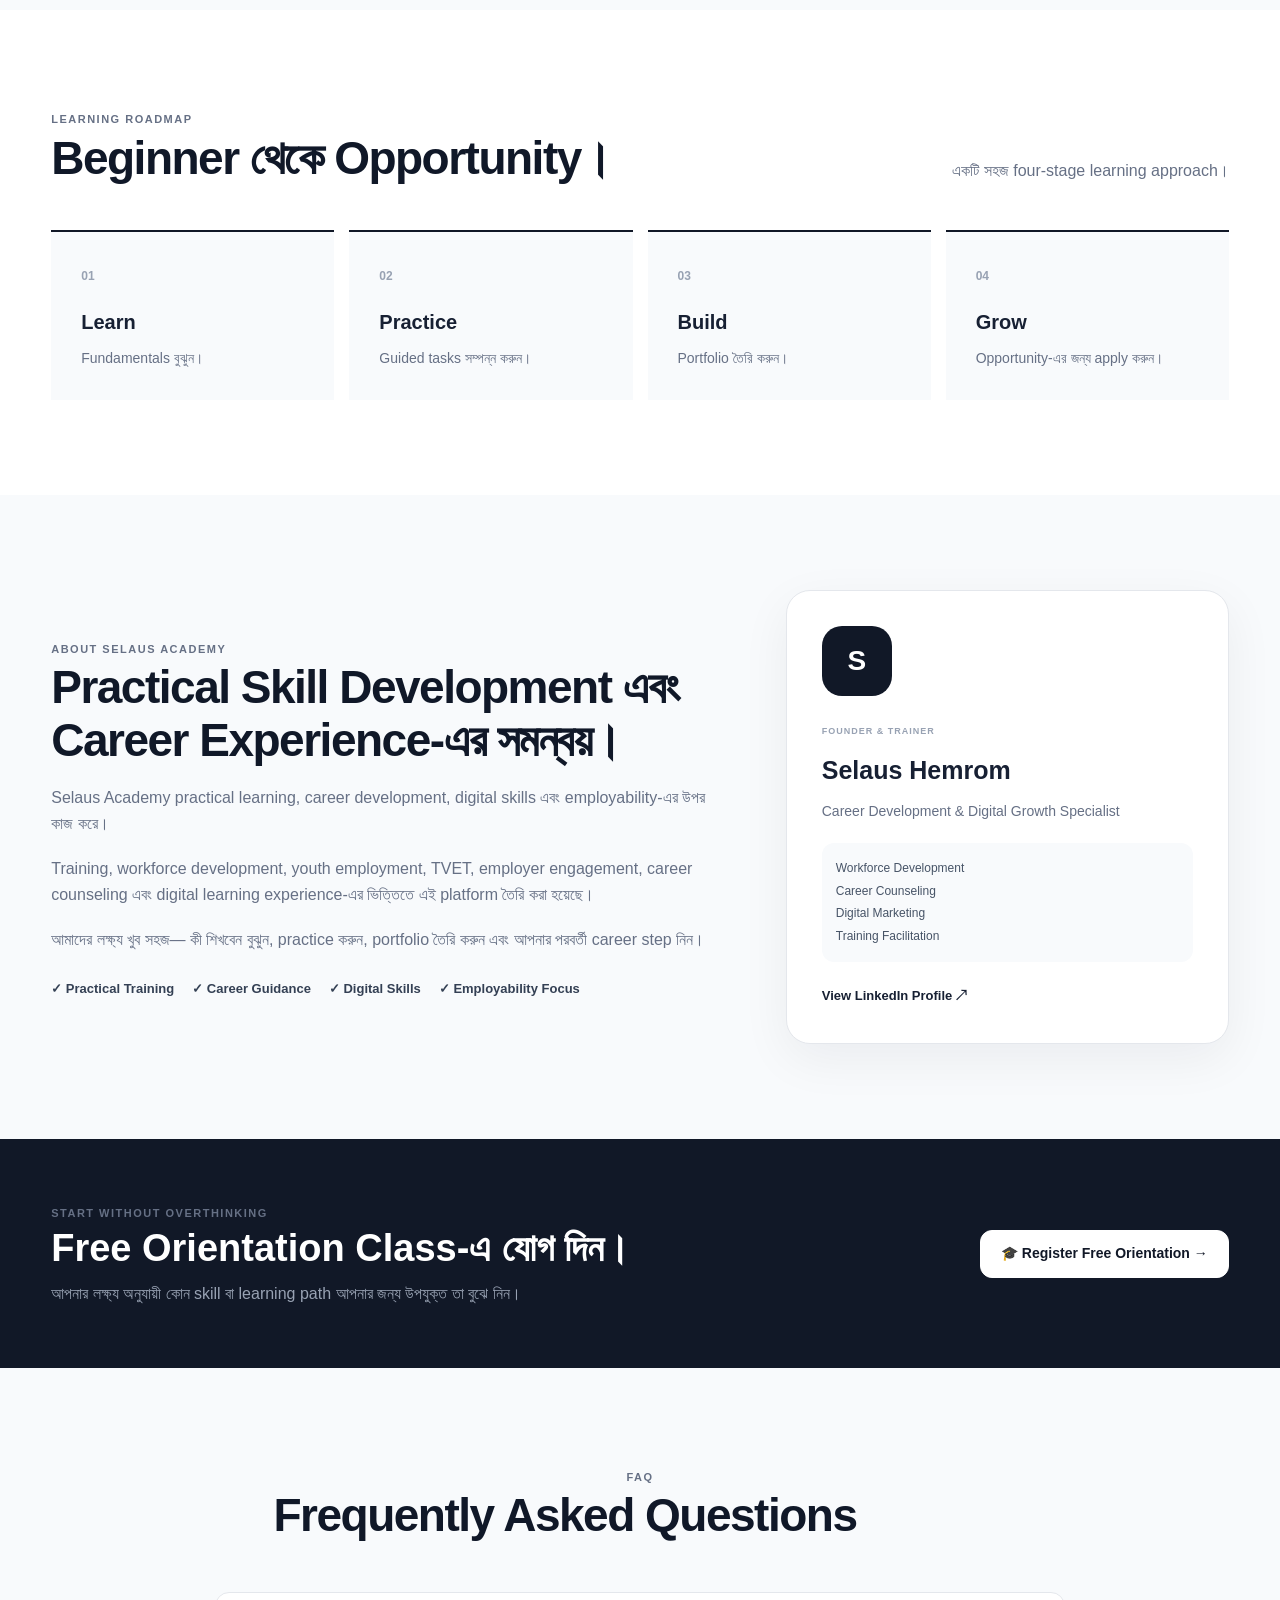
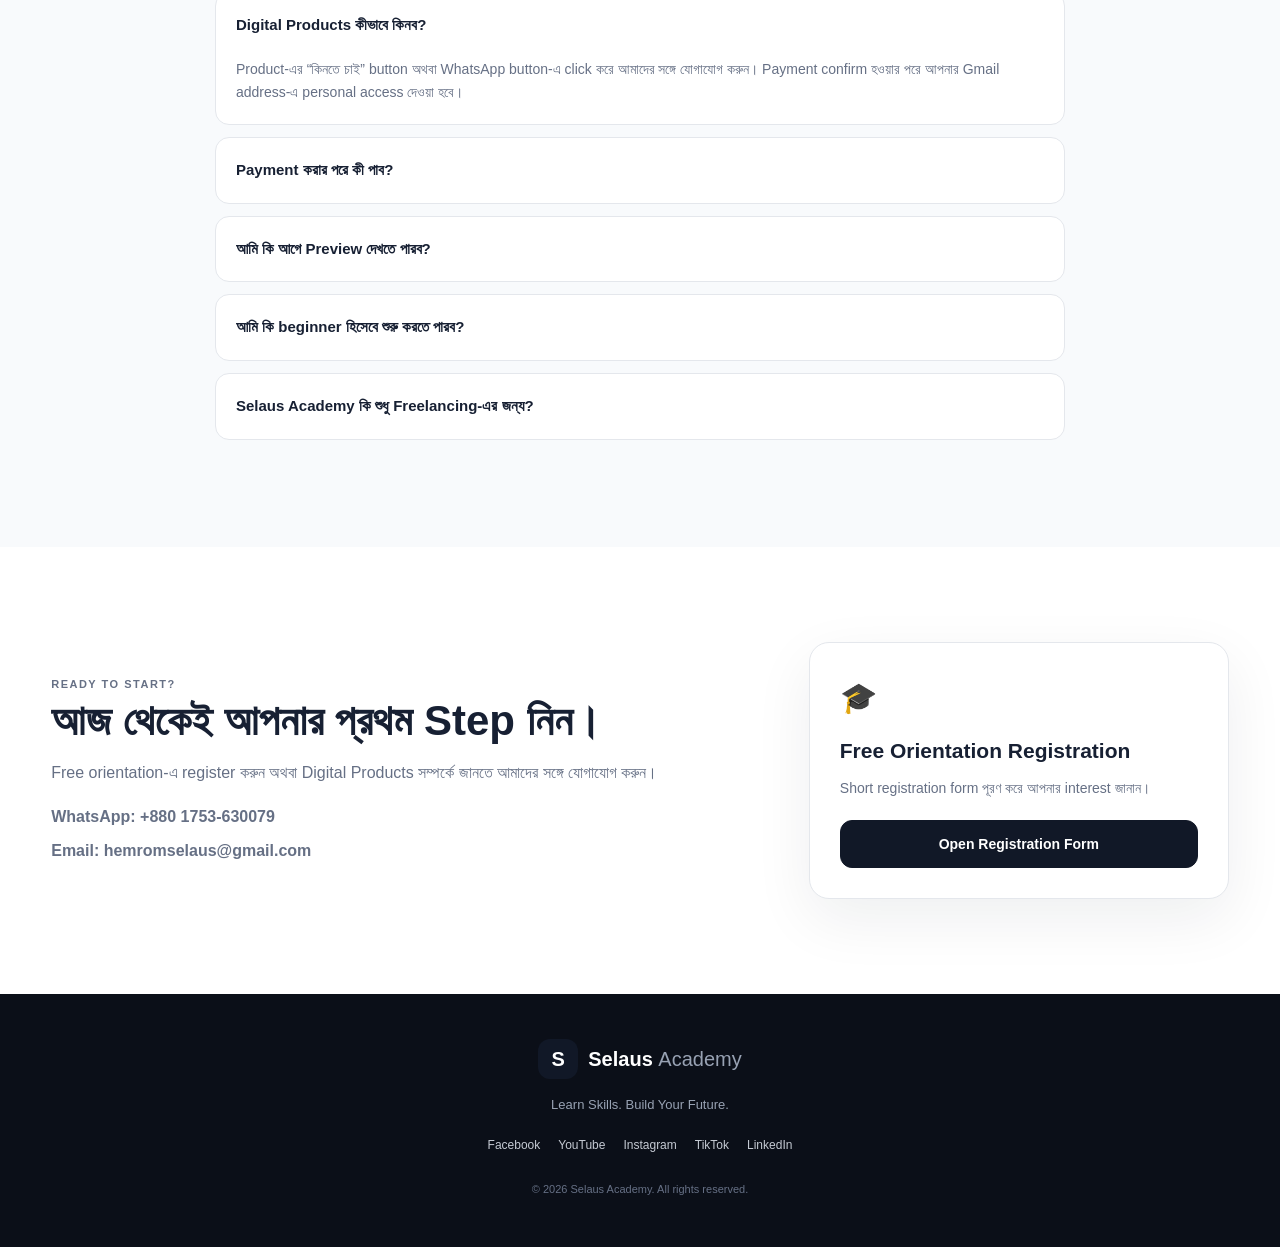
==== commit 1fa04429: "Replace WhatsApp links with order page links" ====
--- a/index.html
+++ b/index.html
@@ -511,13 +511,11 @@
             👁️ Preview
           </button>
 
-          <a
-            class="buy-btn"
-            href="https://wa.me/8801753630079?text=আমি%20Digital%20Marketing%20Beginner%20Guide%20কিনতে%20চাই।"
-            target="_blank"
-            rel="noopener noreferrer">
-            💬 কিনতে চাই
-          </a>
+        <a
+  class="buy-btn"
+  href="order.html?product=dm">
+  💳 কিনতে চাই
+</a>
 
         </div>
 
@@ -570,14 +568,11 @@
             onclick="openPreview('canva')">
             👁️ Preview
           </button>
-
-          <a
-            class="buy-btn"
-            href="https://wa.me/8801753630079?text=আমি%20Canva%20Beginner%20to%20Professional%20Guide%20কিনতে%20চাই।"
-            target="_blank"
-            rel="noopener noreferrer">
-            💬 কিনতে চাই
-          </a>
+<a
+  class="buy-btn"
+  href="order.html?product=canva">
+  💳 কিনতে চাই
+</a>
 
         </div>
 
@@ -630,14 +625,11 @@
             onclick="openPreview('freelancing')">
             👁️ Preview
           </button>
-
-          <a
-            class="buy-btn"
-            href="https://wa.me/8801753630079?text=আমি%20Freelancing%20Beginner%20Guide%20কিনতে%20চাই।"
-            target="_blank"
-            rel="noopener noreferrer">
-            💬 কিনতে চাই
-          </a>
+<a
+  class="buy-btn"
+  href="order.html?product=freelancing">
+  💳 কিনতে চাই
+</a>
 
         </div>
 
@@ -690,14 +682,11 @@
             onclick="openPreview('upwork')">
             👁️ Preview
           </button>
-
-          <a
-            class="buy-btn"
-            href="https://wa.me/8801753630079?text=আমি%20Upwork%20Proposal%20Guide%20কিনতে%20চাই।"
-            target="_blank"
-            rel="noopener noreferrer">
-            💬 কিনতে চাই
-          </a>
+<a
+  class="buy-btn"
+  href="order.html?product=upwork">
+  💳 কিনতে চাই
+</a>
 
         </div>
 
@@ -750,14 +739,11 @@
             onclick="openPreview('fiverr')">
             👁️ Preview
           </button>
-
-          <a
-            class="buy-btn"
-            href="https://wa.me/8801753630079?text=আমি%20Fiverr%20Gig%20Guide%20কিনতে%20চাই।"
-            target="_blank"
-            rel="noopener noreferrer">
-            💬 কিনতে চাই
-          </a>
+<a
+  class="buy-btn"
+  href="order.html?product=fiverr">
+  💳 কিনতে চাই
+</a>
 
         </div>
 
--- a/style.css
+++ b/style.css
@@ -2153,3 +2153,42 @@
   }
 
 }
+.modal-actions{
+  display:grid;
+  grid-template-columns:1fr 1fr;
+  gap:10px;
+  margin-top:20px;
+}
+
+.modal-support{
+  min-height:48px;
+
+  display:flex;
+  align-items:center;
+  justify-content:center;
+
+  padding:0 20px;
+
+  border:1px solid #d0d5dd;
+  border-radius:10px;
+
+  background:#fff;
+  color:#344054;
+
+  font-size:12px;
+  font-weight:800;
+
+  transition:.2s ease;
+}
+
+.modal-support:hover{
+  background:#f8fafc;
+}
+
+@media(max-width:600px){
+
+  .modal-actions{
+    grid-template-columns:1fr;
+  }
+
+}
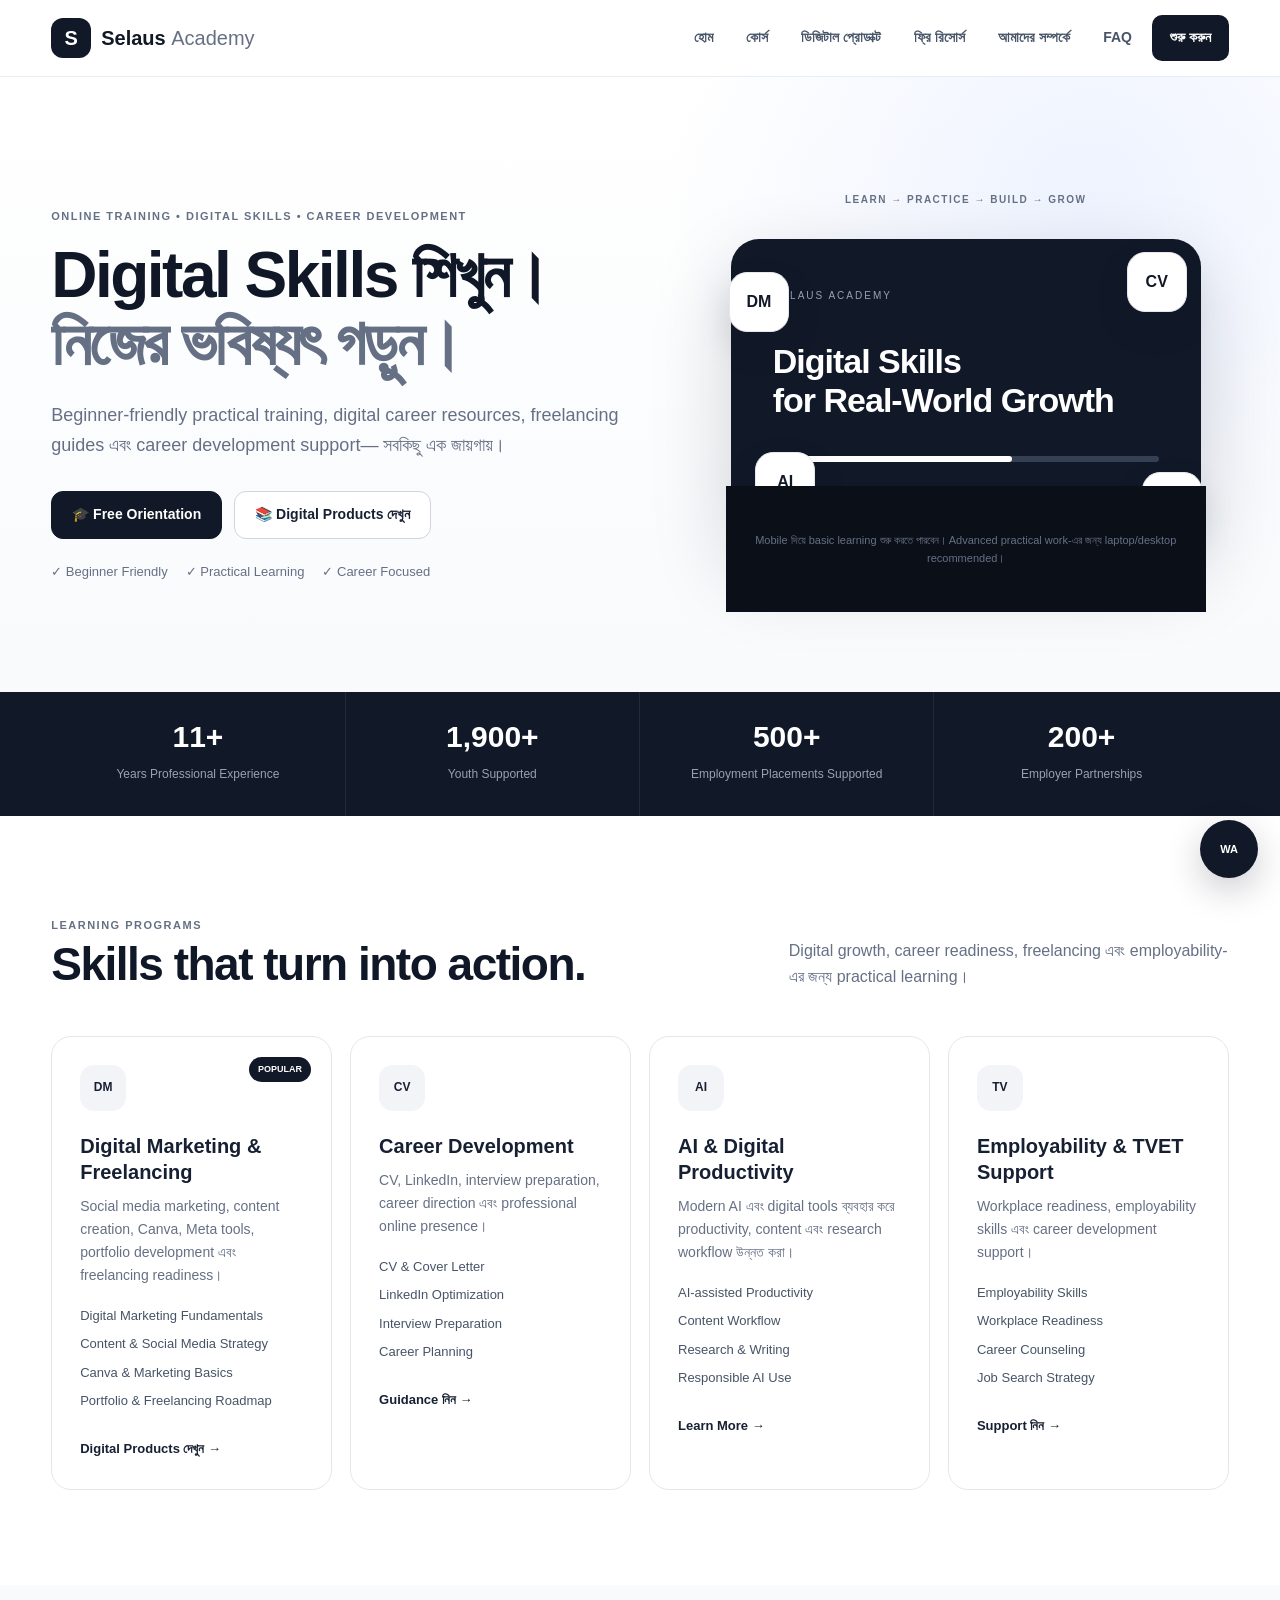
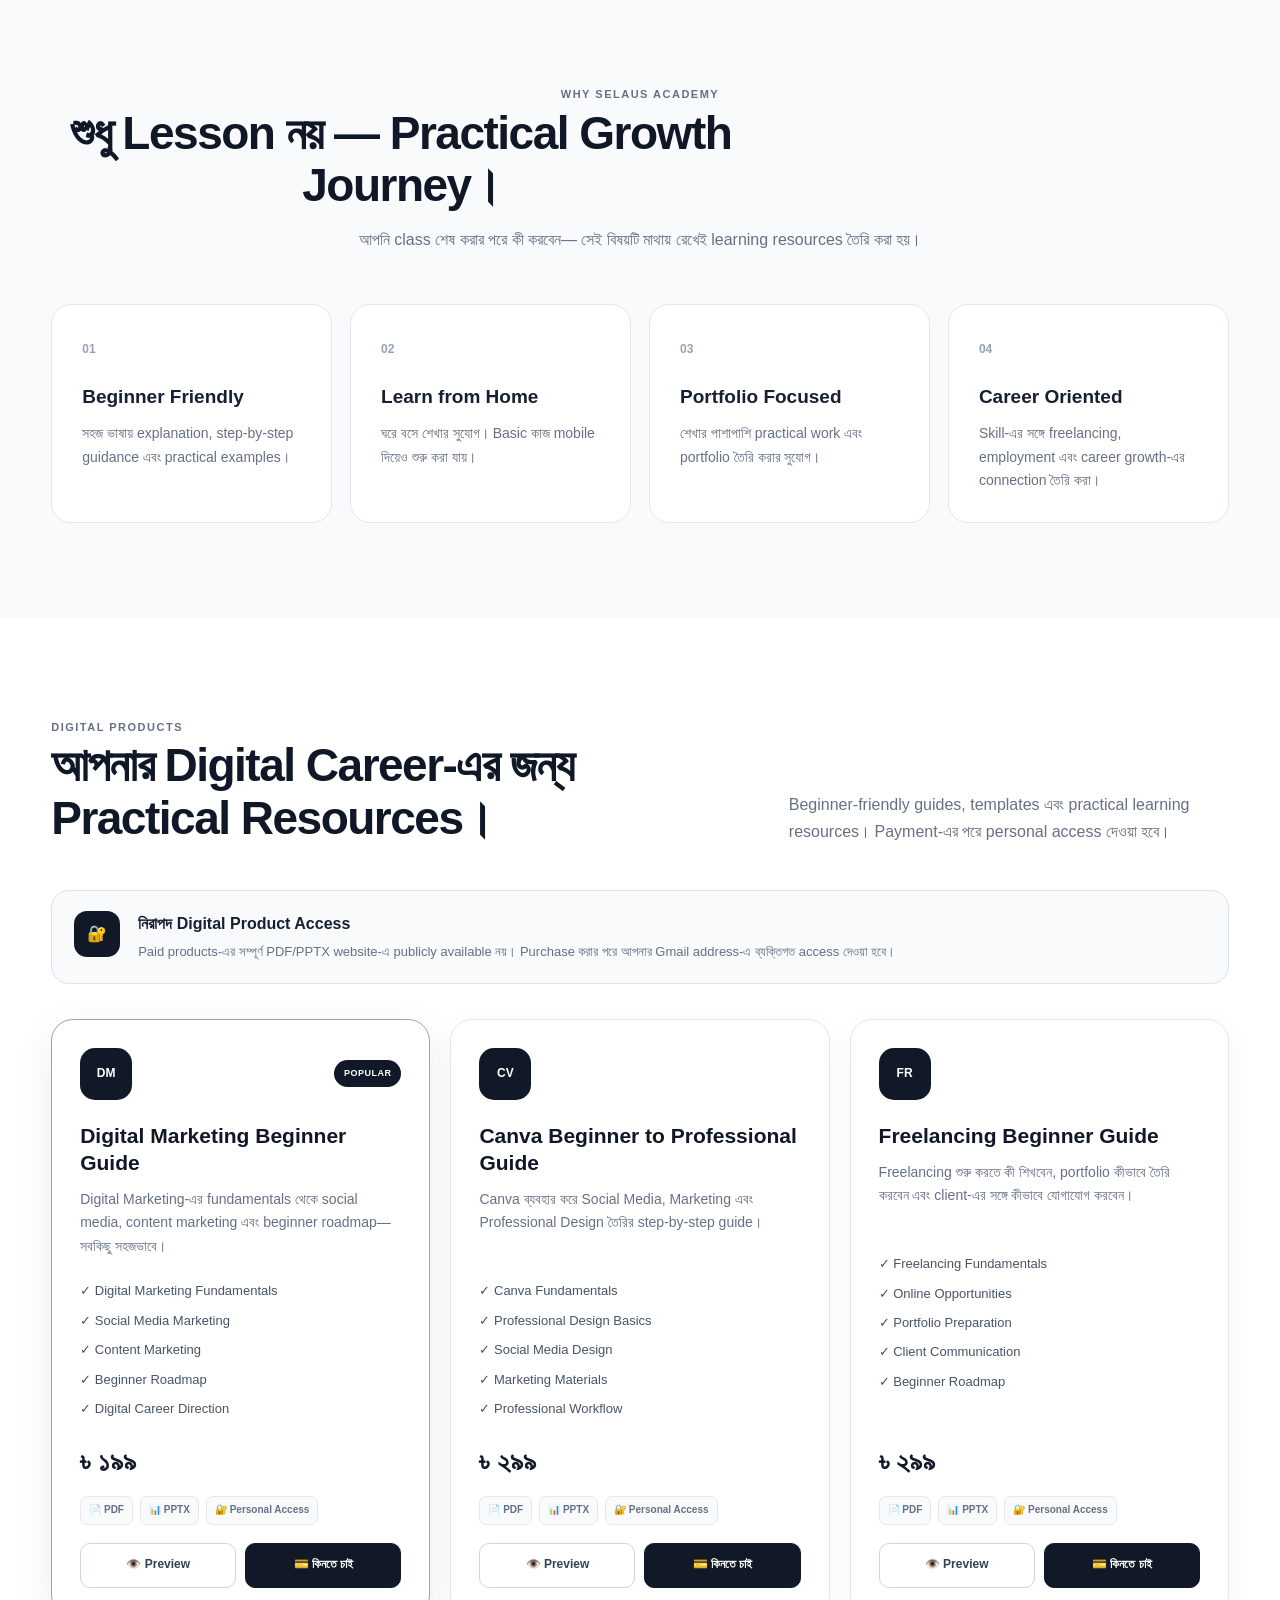
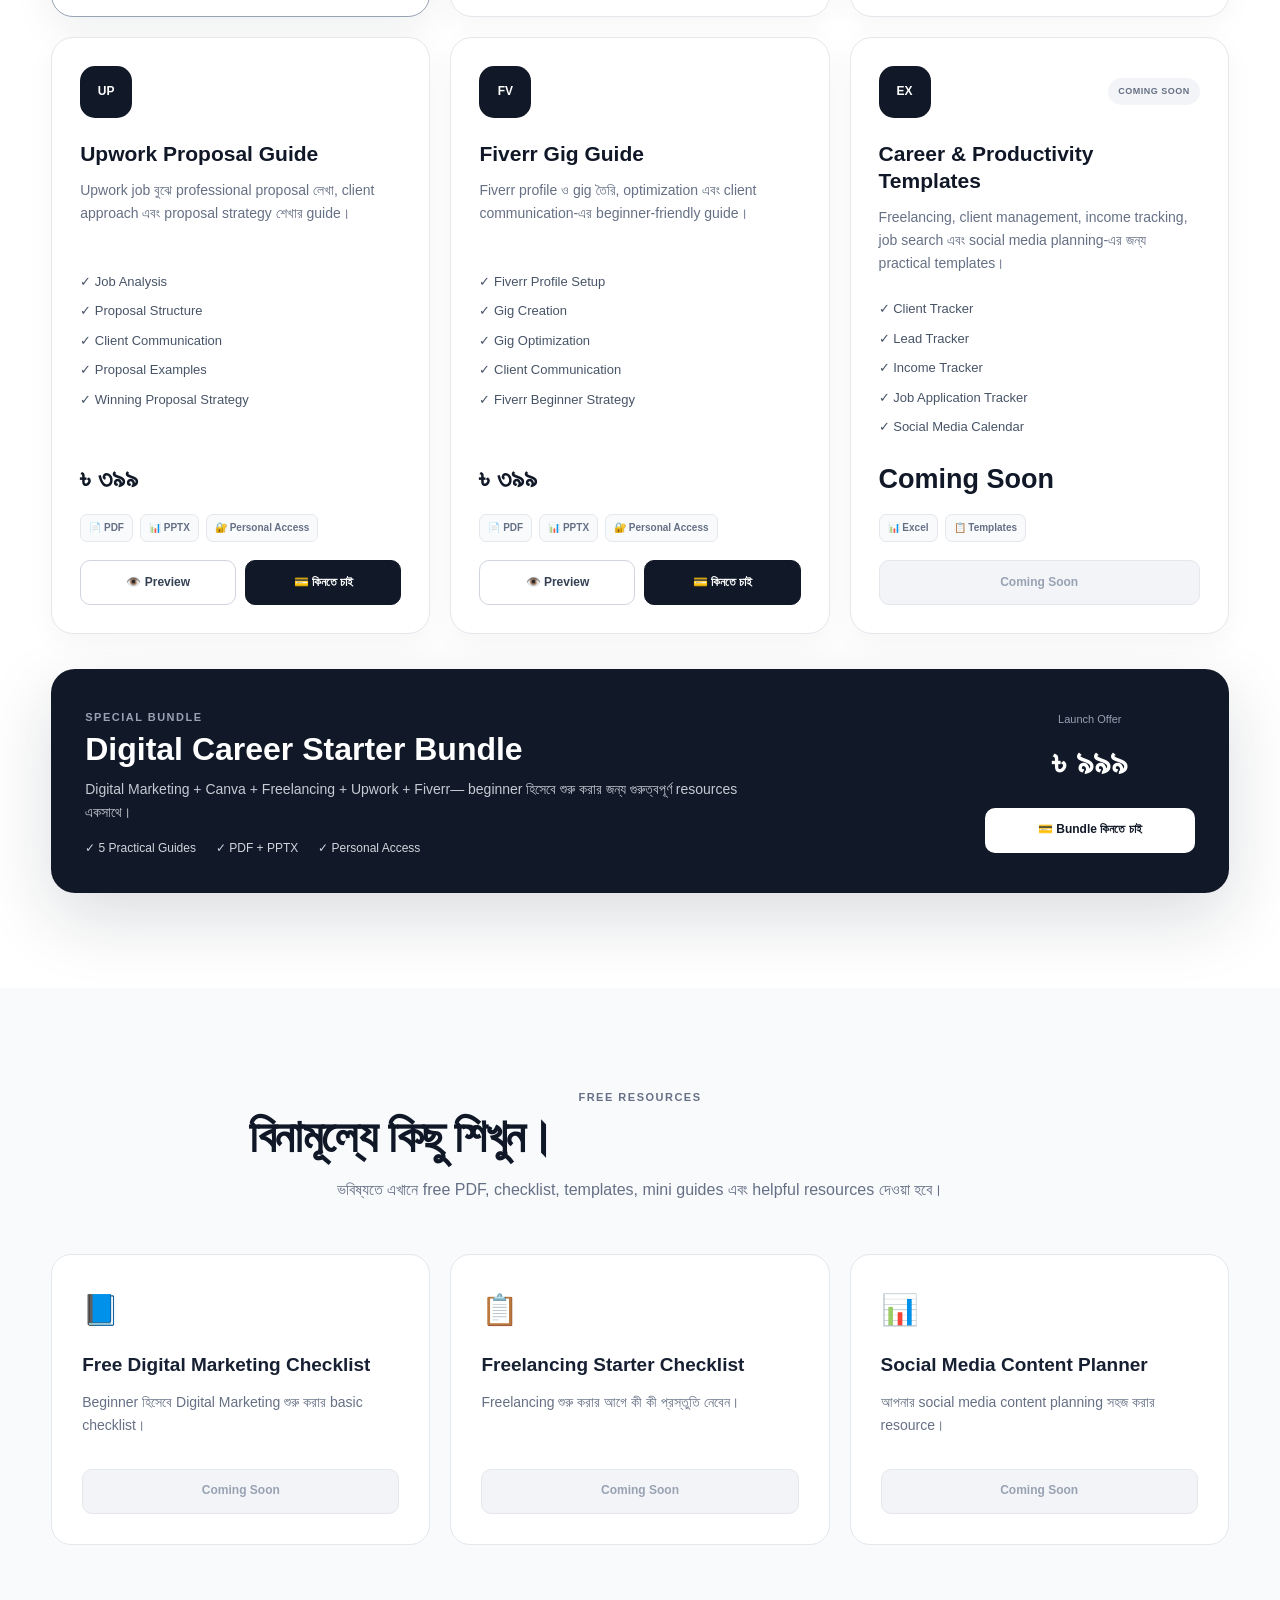
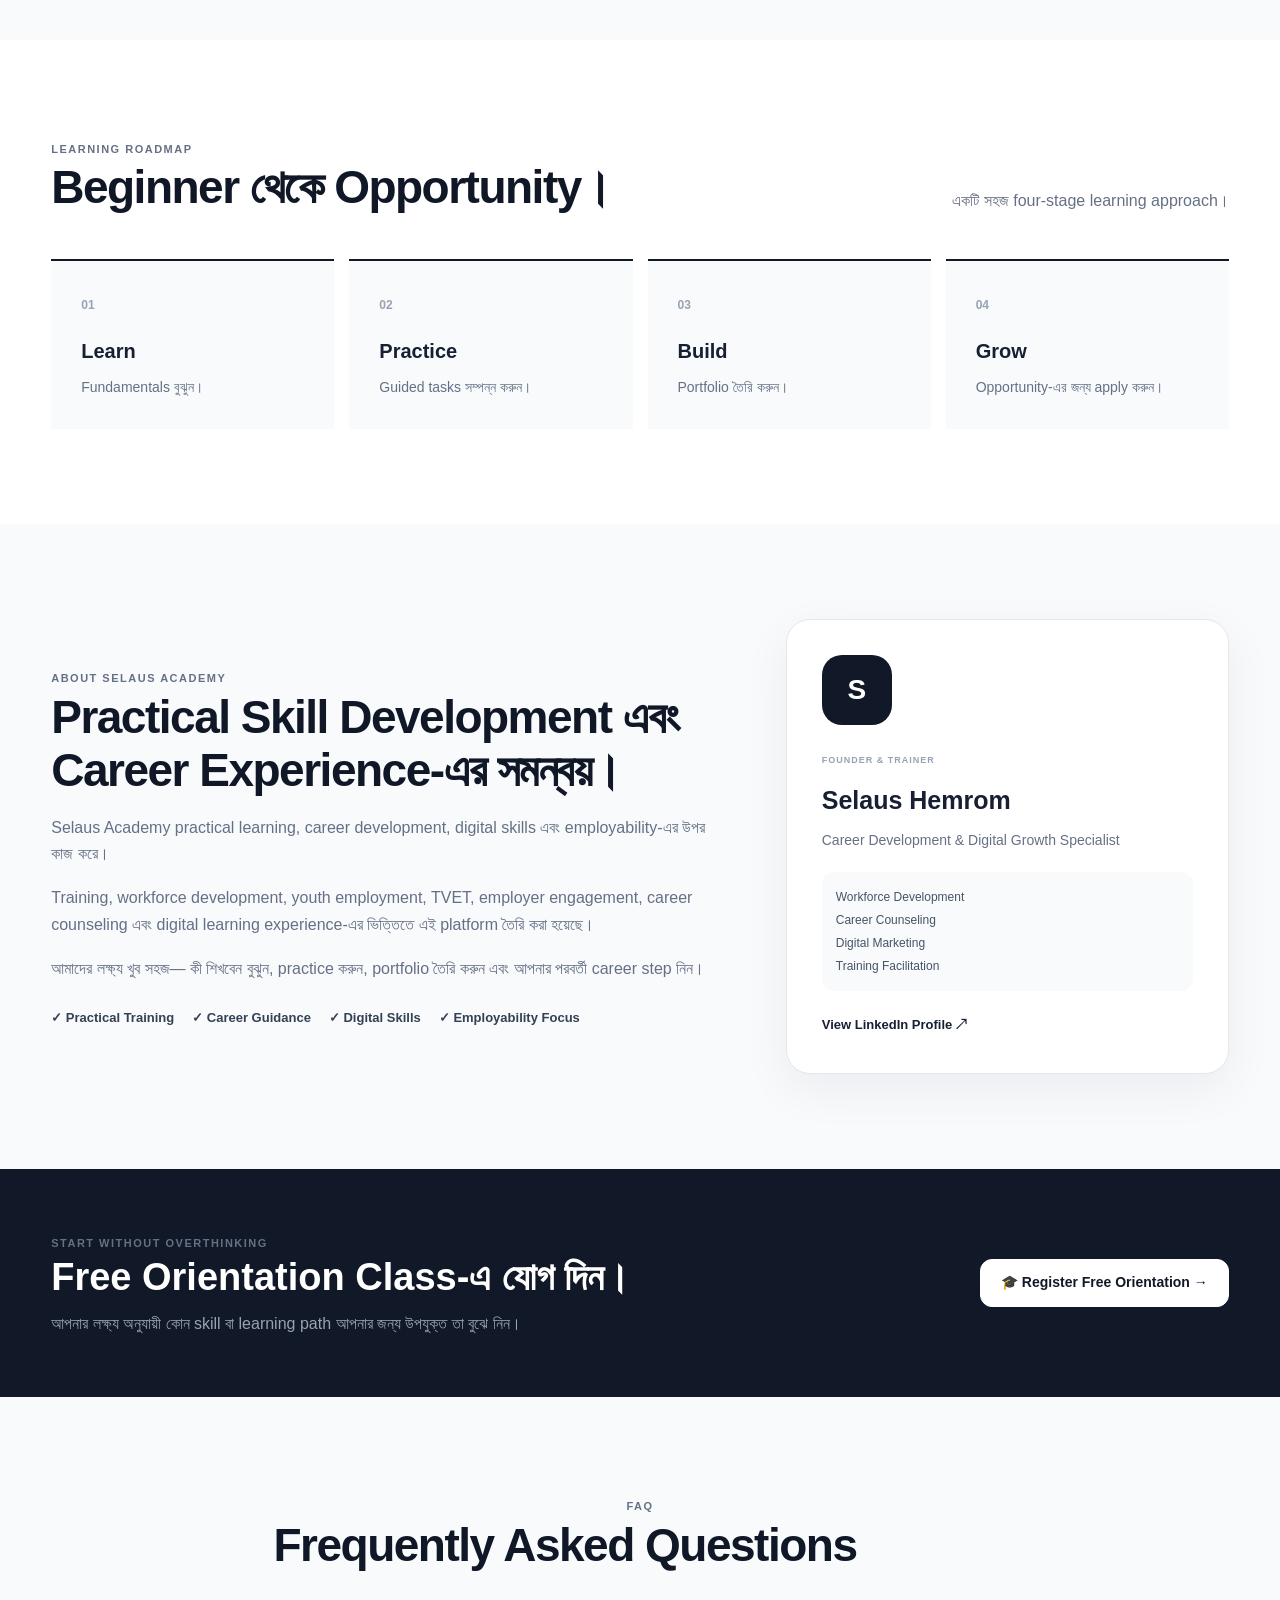
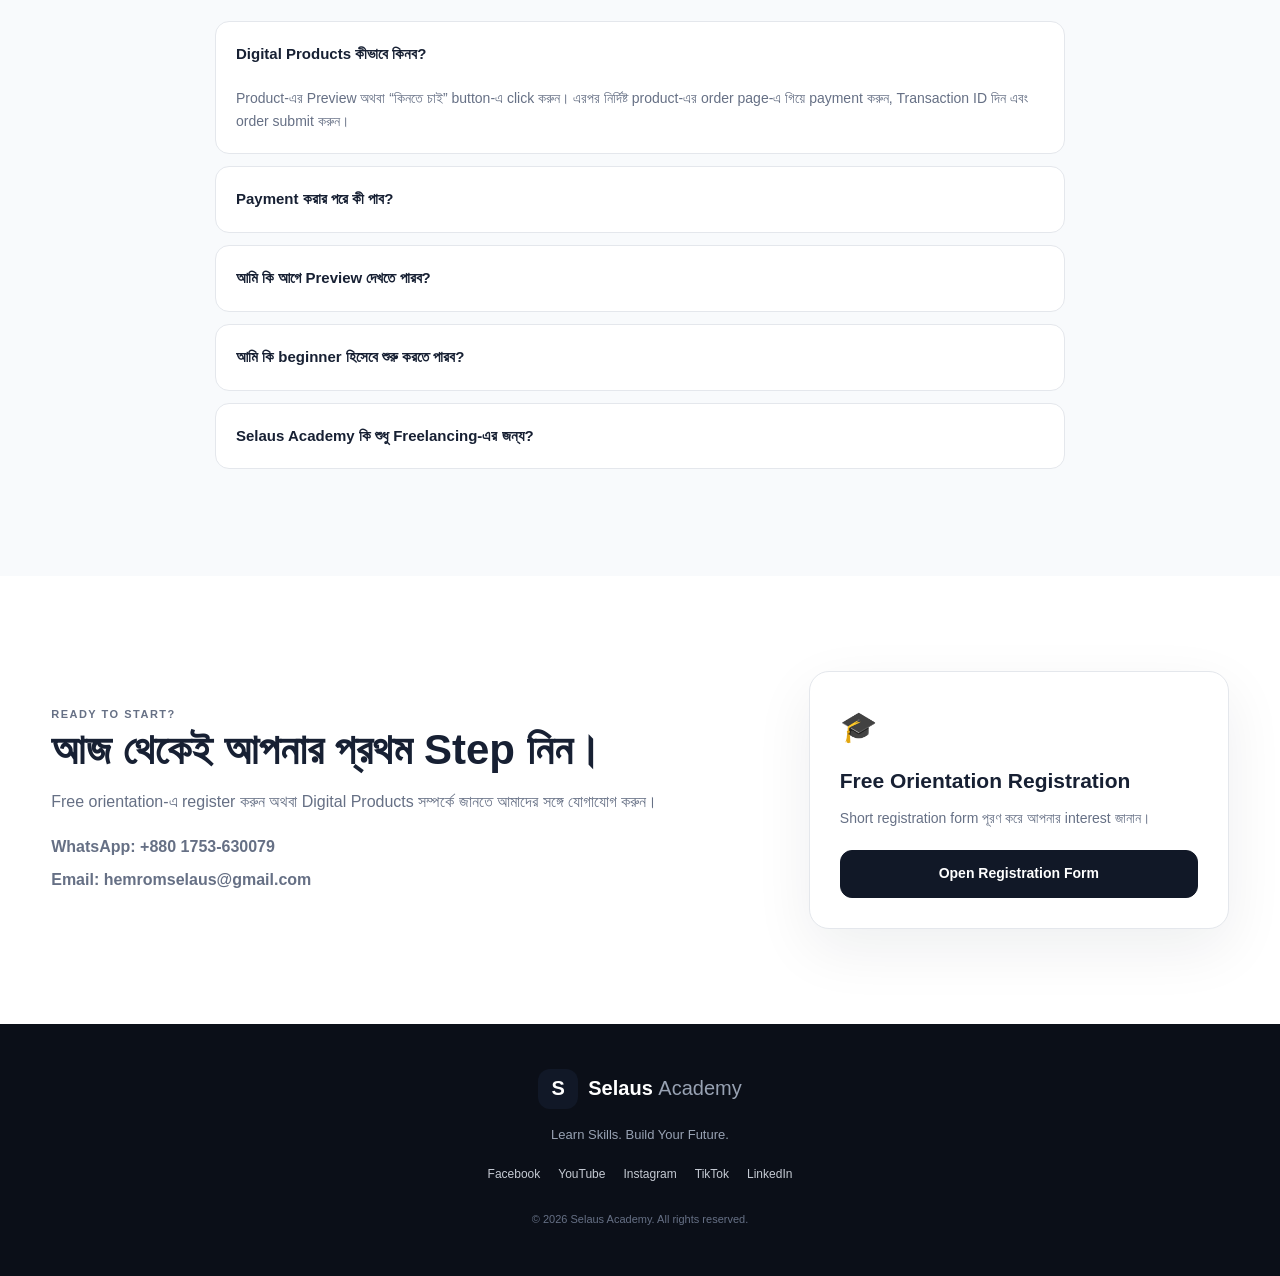
==== commit 0550ef33: "Update print statement from 'Hello' to 'Goodbye'" ====
--- a/index.html
+++ b/index.html
@@ -1,6 +1,8 @@
 <!doctype html>
 <html lang="bn">
+
 <head>
+
   <meta charset="utf-8">
 
   <meta name="viewport" content="width=device-width, initial-scale=1">
@@ -26,11 +28,159 @@
   <title>Selaus Academy | Learn Skills. Build Your Future.</title>
 
   <link rel="icon" href="favicon.svg">
+
   <link rel="stylesheet" href="style.css">
+
+  <style>
+
+    /* =========================
+       PREVIEW MODAL
+    ========================= */
+
+    .modal{
+      display:none;
+      position:fixed;
+      inset:0;
+      z-index:9999;
+      align-items:center;
+      justify-content:center;
+      padding:20px;
+    }
+
+    .modal.active{
+      display:flex;
+    }
+
+    .modal-overlay{
+      position:absolute;
+      inset:0;
+      background:rgba(15,23,42,.72);
+      backdrop-filter:blur(4px);
+    }
+
+    .modal-box{
+      position:relative;
+      z-index:2;
+      width:min(600px,100%);
+      max-height:90vh;
+      overflow:auto;
+      background:#fff;
+      border-radius:22px;
+      padding:30px;
+      box-shadow:0 25px 80px rgba(0,0,0,.25);
+    }
+
+    .modal-close{
+      position:absolute;
+      right:15px;
+      top:12px;
+      width:38px;
+      height:38px;
+      border:0;
+      border-radius:50%;
+      background:#f2f4f7;
+      color:#111827;
+      font-size:25px;
+      cursor:pointer;
+    }
+
+    .preview-label{
+      font-size:11px;
+      font-weight:900;
+      letter-spacing:1.5px;
+      color:#98a2b3;
+      margin-bottom:8px;
+    }
+
+    .preview-title{
+      font-size:30px;
+      line-height:1.25;
+      color:#101828;
+      margin-bottom:12px;
+      padding-right:35px;
+    }
+
+    .preview-description{
+      color:#667085;
+      font-size:14px;
+      margin-bottom:20px;
+    }
+
+    .preview-items{
+      list-style:none;
+      margin:0 0 20px;
+      padding:0;
+    }
+
+    .preview-items li{
+      padding:9px 0;
+      border-bottom:1px solid #eaecf0;
+      font-size:14px;
+      color:#344054;
+    }
+
+    .preview-price{
+      font-size:28px;
+      font-weight:900;
+      color:#111827;
+      margin:18px 0;
+    }
+
+    .preview-actions{
+      display:flex;
+      gap:10px;
+      margin-top:20px;
+    }
+
+    .preview-actions a,
+    .preview-actions button{
+      flex:1;
+      min-height:48px;
+      border-radius:10px;
+      border:0;
+      cursor:pointer;
+      font-weight:800;
+      font-size:14px;
+      text-align:center;
+      display:flex;
+      align-items:center;
+      justify-content:center;
+    }
+
+    .preview-buy{
+      background:#111827;
+      color:#fff;
+    }
+
+    .preview-back{
+      background:#f2f4f7;
+      color:#344054;
+    }
+
+    @media(max-width:600px){
+
+      .modal-box{
+        padding:24px;
+      }
+
+      .preview-title{
+        font-size:25px;
+      }
+
+      .preview-actions{
+        flex-direction:column;
+      }
+
+    }
+
+  </style>
+
 </head>
 
+
 <body>
 
+
 <!-- ================= HEADER ================= -->
 
 <header class="site-header">
@@ -38,9 +188,15 @@
   <div class="wrap nav">
 
     <a class="logo" href="#home" aria-label="Selaus Academy Home">
+
       <b>S</b>
-      <span>Selaus <em>Academy</em></span>
+
+      <span>
+        Selaus <em>Academy</em>
+      </span>
+
     </a>
+
 
     <button
       id="menu"
@@ -48,16 +204,24 @@
       aria-label="Open navigation menu"
       aria-expanded="false"
       type="button">
+
       ☰
+
     </button>
 
+
     <nav id="nav" aria-label="Main navigation">
 
       <a href="#home">হোম</a>
+
       <a href="#courses">কোর্স</a>
+
       <a href="#products">ডিজিটাল প্রোডাক্ট</a>
+
       <a href="#free">ফ্রি রিসোর্স</a>
+
       <a href="#about">আমাদের সম্পর্কে</a>
+
       <a href="#faq">FAQ</a>
 
       <a class="cta" href="#enroll">
@@ -71,30 +235,44 @@
 </header>
 
 
+
 <!-- ================= HERO ================= -->
 
 <main>
 
+
 <section id="home" class="hero">
 
   <div class="wrap hero-grid">
 
+
     <div class="hero-content">
+
 
       <div class="eyebrow">
         ONLINE TRAINING • DIGITAL SKILLS • CAREER DEVELOPMENT
       </div>
 
+
       <h1>
+
         Digital Skills শিখুন।
-        <span>নিজের ভবিষ্যৎ গড়ুন।</span>
+
+        <span>
+          নিজের ভবিষ্যৎ গড়ুন।
+        </span>
+
       </h1>
 
+
       <p>
+
         Beginner-friendly practical training, digital career resources,
         freelancing guides এবং career development support—
         সবকিছু এক জায়গায়।
+
       </p>
+
 
       <div class="actions">
 
@@ -103,42 +281,71 @@
           href="https://forms.gle/NHpn2oK4LzLdowEv6"
           target="_blank"
           rel="noopener noreferrer">
+
           🎓 Free Orientation
+
         </a>
 
-        <a class="btn" href="#products">
+
+        <a
+          class="btn"
+          href="#products">
+
           📚 Digital Products দেখুন
+
         </a>
 
       </div>
 
+
       <div class="trust">
+
         ✓ Beginner Friendly
-        <span>✓ Practical Learning</span>
-        <span>✓ Career Focused</span>
-      </div>
-
-    </div>
+
+        <span>
+          ✓ Practical Learning
+        </span>
+
+        <span>
+          ✓ Career Focused
+        </span>
+
+      </div>
+
+
+    </div>
+
 
 
     <div class="visual">
+
 
       <label>
         LEARN → PRACTICE → BUILD → GROW
       </label>
 
+
       <div class="screen">
 
-        <small>SELAUS ACADEMY</small>
+        <small>
+          SELAUS ACADEMY
+        </small>
+
 
         <h2>
+
           Digital Skills<br>
           for Real-World Growth
+
         </h2>
 
+
         <div class="bar">
+
           <i></i>
-        </div>
+
+        </div>
+
 
         <p>
           Learn • Practice • Build • Grow
@@ -146,26 +353,44 @@
 
       </div>
 
-      <i class="bubble b1">DM</i>
-      <i class="bubble b2">CV</i>
-      <i class="bubble b3">AI</i>
-      <i class="bubble b4">WEB</i>
+
+      <i class="bubble b1">
+        DM
+      </i>
+
+      <i class="bubble b2">
+        CV
+      </i>
+
+      <i class="bubble b3">
+        AI
+      </i>
+
+      <i class="bubble b4">
+        WEB
+      </i>
+
 
       <footer>
+
         Mobile দিয়ে basic learning শুরু করতে পারবেন।
         Advanced practical work-এর জন্য laptop/desktop recommended।
+
       </footer>
 
-    </div>
+
+    </div>
+
 
   </div>
 
 </section>
 
 
+
 <!-- ================= STATS ================= -->
 
-<section class="stats" aria-label="Selaus Academy statistics">
+<section class="stats">
 
   <div class="wrap statsgrid">
 
@@ -194,11 +419,13 @@
 </section>
 
 
+
 <!-- ================= COURSES ================= -->
 
 <section id="courses" class="section">
 
   <div class="wrap">
+
 
     <div class="head">
 
@@ -214,15 +441,20 @@
 
       </div>
 
+
       <p>
+
         Digital growth, career readiness, freelancing এবং
-        employability-এর জন্য practical learning.
+        employability-এর জন্য practical learning।
+
       </p>
 
     </div>
 
 
+
     <div class="cards">
+
 
       <article>
 
@@ -235,16 +467,25 @@
         </h3>
 
         <p>
+
           Social media marketing, content creation, Canva,
           Meta tools, portfolio development এবং freelancing readiness।
+
         </p>
 
+
         <ul>
+
           <li>Digital Marketing Fundamentals</li>
+
           <li>Content & Social Media Strategy</li>
+
           <li>Canva & Marketing Basics</li>
+
           <li>Portfolio & Freelancing Roadmap</li>
+
         </ul>
+
 
         <a href="#products">
           Digital Products দেখুন →
@@ -253,6 +494,7 @@
       </article>
 
 
+
       <article>
 
         <strong>CV</strong>
@@ -262,16 +504,25 @@
         </h3>
 
         <p>
+
           CV, LinkedIn, interview preparation, career direction
           এবং professional online presence।
+
         </p>
 
+
         <ul>
+
           <li>CV & Cover Letter</li>
+
           <li>LinkedIn Optimization</li>
+
           <li>Interview Preparation</li>
+
           <li>Career Planning</li>
+
         </ul>
+
 
         <a href="#enroll">
           Guidance নিন →
@@ -280,6 +531,7 @@
       </article>
 
 
+
       <article>
 
         <strong>AI</strong>
@@ -289,16 +541,25 @@
         </h3>
 
         <p>
+
           Modern AI এবং digital tools ব্যবহার করে productivity,
           content এবং research workflow উন্নত করা।
+
         </p>
 
+
         <ul>
+
           <li>AI-assisted Productivity</li>
+
           <li>Content Workflow</li>
+
           <li>Research & Writing</li>
+
           <li>Responsible AI Use</li>
+
         </ul>
+
 
         <a href="#enroll">
           Learn More →
@@ -307,6 +568,7 @@
       </article>
 
 
+
       <article>
 
         <strong>TV</strong>
@@ -316,16 +578,25 @@
         </h3>
 
         <p>
+
           Workplace readiness, employability skills এবং
           career development support।
+
         </p>
 
+
         <ul>
+
           <li>Employability Skills</li>
+
           <li>Workplace Readiness</li>
+
           <li>Career Counseling</li>
+
           <li>Job Search Strategy</li>
+
         </ul>
+
 
         <a href="#enroll">
           Support নিন →
@@ -333,6 +604,7 @@
 
       </article>
 
+
     </div>
 
   </div>
@@ -340,11 +612,13 @@
 </section>
 
 
+
 <!-- ================= WHY US ================= -->
 
 <section id="why" class="section soft">
 
   <div class="wrap">
+
 
     <div class="center">
 
@@ -357,8 +631,10 @@
       </h2>
 
       <p>
+
         আপনি class শেষ করার পরে কী করবেন—
         সেই বিষয়টি মাথায় রেখেই learning resources তৈরি করা হয়।
+
       </p>
 
     </div>
@@ -366,39 +642,68 @@
 
     <div class="features">
 
+
       <div>
+
         <b>01</b>
-        <h3>Beginner Friendly</h3>
+
+        <h3>
+          Beginner Friendly
+        </h3>
+
         <p>
           সহজ ভাষায় explanation, step-by-step guidance
           এবং practical examples।
         </p>
-      </div>
+
+      </div>
+
 
       <div>
+
         <b>02</b>
-        <h3>Learn from Home</h3>
+
+        <h3>
+          Learn from Home
+        </h3>
+
         <p>
           ঘরে বসে শেখার সুযোগ। Basic কাজ mobile দিয়েও শুরু করা যায়।
         </p>
-      </div>
+
+      </div>
+
 
       <div>
+
         <b>03</b>
-        <h3>Portfolio Focused</h3>
+
+        <h3>
+          Portfolio Focused
+        </h3>
+
         <p>
           শেখার পাশাপাশি practical work এবং portfolio তৈরি করার সুযোগ।
         </p>
-      </div>
+
+      </div>
+
 
       <div>
+
         <b>04</b>
-        <h3>Career Oriented</h3>
+
+        <h3>
+          Career Oriented
+        </h3>
+
         <p>
           Skill-এর সঙ্গে freelancing, employment এবং career growth-এর
           connection তৈরি করা।
         </p>
-      </div>
+
+      </div>
+
 
     </div>
 
@@ -407,11 +712,13 @@
 </section>
 
 
+
 <!-- ================= DIGITAL PRODUCTS ================= -->
 
 <section id="products" class="section products-section">
 
   <div class="wrap">
+
 
     <div class="head">
 
@@ -427,12 +734,16 @@
 
       </div>
 
+
       <p>
+
         Beginner-friendly guides, templates এবং practical learning
         resources। Payment-এর পরে personal access দেওয়া হবে।
+
       </p>
 
     </div>
+
 
 
     <div class="product-notice">
@@ -440,6 +751,7 @@
       <div class="notice-icon">
         🔐
       </div>
+
 
       <div>
 
@@ -448,8 +760,10 @@
         </strong>
 
         <p>
+
           Paid products-এর সম্পূর্ণ PDF/PPTX website-এ publicly available নয়।
           Purchase করার পরে আপনার Gmail address-এ ব্যক্তিগত access দেওয়া হবে।
+
         </p>
 
       </div>
@@ -457,10 +771,11 @@
     </div>
 
 
+
     <div class="product-grid">
 
 
-      <!-- PRODUCT 1 -->
+      <!-- ================= PRODUCT 1 ================= -->
 
       <article class="product-card featured-product">
 
@@ -476,31 +791,60 @@
 
         </div>
 
+
         <h3>
           Digital Marketing Beginner Guide
         </h3>
 
+
         <p>
+
           Digital Marketing-এর fundamentals থেকে social media,
           content marketing এবং beginner roadmap—সবকিছু সহজভাবে।
+
         </p>
 
+
         <div class="product-list">
-          <span>✓ Digital Marketing Fundamentals</span>
-          <span>✓ Social Media Marketing</span>
-          <span>✓ Content Marketing</span>
-          <span>✓ Beginner Roadmap</span>
-        </div>
+
+          <span>
+            ✓ Digital Marketing Fundamentals
+          </span>
+
+          <span>
+            ✓ Social Media Marketing
+          </span>
+
+          <span>
+            ✓ Content Marketing
+          </span>
+
+          <span>
+            ✓ Beginner Roadmap
+          </span>
+
+          <span>
+            ✓ Digital Career Direction
+          </span>
+
+        </div>
+
 
         <div class="price">
           ৳ ১৯৯
         </div>
 
+
         <div class="file-info">
+
           <span>📄 PDF</span>
+
           <span>📊 PPTX</span>
+
           <span>🔐 Personal Access</span>
-        </div>
+
+        </div>
+
 
         <div class="product-actions">
 
@@ -508,21 +852,27 @@
             class="preview-btn"
             type="button"
             onclick="openPreview('dm')">
+
             👁️ Preview
+
           </button>
 
-        <a
-  class="buy-btn"
-  href="order.html?product=dm">
-  💳 কিনতে চাই
-</a>
+
+          <a
+            class="buy-btn"
+            href="order.html?product=dm">
+
+            💳 কিনতে চাই
+
+          </a>
 
         </div>
 
       </article>
 
 
-      <!-- PRODUCT 2 -->
+
+      <!-- ================= PRODUCT 2 ================= -->
 
       <article class="product-card">
 
@@ -534,31 +884,60 @@
 
         </div>
 
+
         <h3>
           Canva Beginner to Professional Guide
         </h3>
 
+
         <p>
+
           Canva ব্যবহার করে Social Media, Marketing এবং
           Professional Design তৈরির step-by-step guide।
+
         </p>
 
+
         <div class="product-list">
-          <span>✓ Canva Fundamentals</span>
-          <span>✓ Professional Design Basics</span>
-          <span>✓ Social Media Design</span>
-          <span>✓ Marketing Materials</span>
-        </div>
+
+          <span>
+            ✓ Canva Fundamentals
+          </span>
+
+          <span>
+            ✓ Professional Design Basics
+          </span>
+
+          <span>
+            ✓ Social Media Design
+          </span>
+
+          <span>
+            ✓ Marketing Materials
+          </span>
+
+          <span>
+            ✓ Professional Workflow
+          </span>
+
+        </div>
+
 
         <div class="price">
           ৳ ২৯৯
         </div>
 
+
         <div class="file-info">
+
           <span>📄 PDF</span>
+
           <span>📊 PPTX</span>
+
           <span>🔐 Personal Access</span>
-        </div>
+
+        </div>
+
 
         <div class="product-actions">
 
@@ -566,20 +945,27 @@
             class="preview-btn"
             type="button"
             onclick="openPreview('canva')">
+
             👁️ Preview
+
           </button>
-<a
-  class="buy-btn"
-  href="order.html?product=canva">
-  💳 কিনতে চাই
-</a>
+
+
+          <a
+            class="buy-btn"
+            href="order.html?product=canva">
+
+            💳 কিনতে চাই
+
+          </a>
 
         </div>
 
       </article>
 
 
-      <!-- PRODUCT 3 -->
+
+      <!-- ================= PRODUCT 3 ================= -->
 
       <article class="product-card">
 
@@ -591,31 +977,60 @@
 
         </div>
 
+
         <h3>
           Freelancing Beginner Guide
         </h3>
 
+
         <p>
+
           Freelancing শুরু করতে কী শিখবেন, portfolio কীভাবে তৈরি করবেন
           এবং client-এর সঙ্গে কীভাবে যোগাযোগ করবেন।
+
         </p>
 
+
         <div class="product-list">
-          <span>✓ Freelancing Fundamentals</span>
-          <span>✓ Online Opportunities</span>
-          <span>✓ Portfolio Preparation</span>
-          <span>✓ Client Communication</span>
-        </div>
+
+          <span>
+            ✓ Freelancing Fundamentals
+          </span>
+
+          <span>
+            ✓ Online Opportunities
+          </span>
+
+          <span>
+            ✓ Portfolio Preparation
+          </span>
+
+          <span>
+            ✓ Client Communication
+          </span>
+
+          <span>
+            ✓ Beginner Roadmap
+          </span>
+
+        </div>
+
 
         <div class="price">
           ৳ ২৯৯
         </div>
 
+
         <div class="file-info">
+
           <span>📄 PDF</span>
+
           <span>📊 PPTX</span>
+
           <span>🔐 Personal Access</span>
-        </div>
+
+        </div>
+
 
         <div class="product-actions">
 
@@ -623,20 +1038,27 @@
             class="preview-btn"
             type="button"
             onclick="openPreview('freelancing')">
+
             👁️ Preview
+
           </button>
-<a
-  class="buy-btn"
-  href="order.html?product=freelancing">
-  💳 কিনতে চাই
-</a>
+
+
+          <a
+            class="buy-btn"
+            href="order.html?product=freelancing">
+
+            💳 কিনতে চাই
+
+          </a>
 
         </div>
 
       </article>
 
 
-      <!-- PRODUCT 4 -->
+
+      <!-- ================= PRODUCT 4 ================= -->
 
       <article class="product-card">
 
@@ -648,31 +1070,60 @@
 
         </div>
 
+
         <h3>
           Upwork Proposal Guide
         </h3>
 
+
         <p>
+
           Upwork job বুঝে professional proposal লেখা,
           client approach এবং proposal strategy শেখার guide।
+
         </p>
 
+
         <div class="product-list">
-          <span>✓ Job Analysis</span>
-          <span>✓ Proposal Structure</span>
-          <span>✓ Client Communication</span>
-          <span>✓ Proposal Examples</span>
-        </div>
+
+          <span>
+            ✓ Job Analysis
+          </span>
+
+          <span>
+            ✓ Proposal Structure
+          </span>
+
+          <span>
+            ✓ Client Communication
+          </span>
+
+          <span>
+            ✓ Proposal Examples
+          </span>
+
+          <span>
+            ✓ Winning Proposal Strategy
+          </span>
+
+        </div>
+
 
         <div class="price">
           ৳ ৩৯৯
         </div>
 
+
         <div class="file-info">
+
           <span>📄 PDF</span>
+
           <span>📊 PPTX</span>
+
           <span>🔐 Personal Access</span>
-        </div>
+
+        </div>
+
 
         <div class="product-actions">
 
@@ -680,20 +1131,27 @@
             class="preview-btn"
             type="button"
             onclick="openPreview('upwork')">
+
             👁️ Preview
+
           </button>
-<a
-  class="buy-btn"
-  href="order.html?product=upwork">
-  💳 কিনতে চাই
-</a>
+
+
+          <a
+            class="buy-btn"
+            href="order.html?product=upwork">
+
+            💳 কিনতে চাই
+
+          </a>
 
         </div>
 
       </article>
 
 
-      <!-- PRODUCT 5 -->
+
+      <!-- ================= PRODUCT 5 ================= -->
 
       <article class="product-card">
 
@@ -705,31 +1163,60 @@
 
         </div>
 
+
         <h3>
           Fiverr Gig Guide
         </h3>
 
+
         <p>
+
           Fiverr profile ও gig তৈরি, optimization এবং
           client communication-এর beginner-friendly guide।
+
         </p>
 
+
         <div class="product-list">
-          <span>✓ Fiverr Profile Setup</span>
-          <span>✓ Gig Creation</span>
-          <span>✓ Gig Optimization</span>
-          <span>✓ Client Communication</span>
-        </div>
+
+          <span>
+            ✓ Fiverr Profile Setup
+          </span>
+
+          <span>
+            ✓ Gig Creation
+          </span>
+
+          <span>
+            ✓ Gig Optimization
+          </span>
+
+          <span>
+            ✓ Client Communication
+          </span>
+
+          <span>
+            ✓ Fiverr Beginner Strategy
+          </span>
+
+        </div>
+
 
         <div class="price">
           ৳ ৩৯৯
         </div>
 
+
         <div class="file-info">
+
           <span>📄 PDF</span>
+
           <span>📊 PPTX</span>
+
           <span>🔐 Personal Access</span>
-        </div>
+
+        </div>
+
 
         <div class="product-actions">
 
@@ -737,20 +1224,27 @@
             class="preview-btn"
             type="button"
             onclick="openPreview('fiverr')">
+
             👁️ Preview
+
           </button>
-<a
-  class="buy-btn"
-  href="order.html?product=fiverr">
-  💳 কিনতে চাই
-</a>
+
+
+          <a
+            class="buy-btn"
+            href="order.html?product=fiverr">
+
+            💳 কিনতে চাই
+
+          </a>
 
         </div>
 
       </article>
 
 
-      <!-- PRODUCT 6 -->
+
+      <!-- ================= PRODUCT 6 ================= -->
 
       <article class="product-card coming">
 
@@ -766,118 +1260,180 @@
 
         </div>
 
+
         <h3>
           Career & Productivity Templates
         </h3>
 
+
         <p>
+
           Freelancing, client management, income tracking,
           job search এবং social media planning-এর জন্য practical templates।
+
         </p>
 
+
         <div class="product-list">
-          <span>✓ Client Tracker</span>
-          <span>✓ Lead Tracker</span>
-          <span>✓ Income Tracker</span>
-          <span>✓ Job Application Tracker</span>
-          <span>✓ Social Media Calendar</span>
-        </div>
+
+          <span>
+            ✓ Client Tracker
+          </span>
+
+          <span>
+            ✓ Lead Tracker
+          </span>
+
+          <span>
+            ✓ Income Tracker
+          </span>
+
+          <span>
+            ✓ Job Application Tracker
+          </span>
+
+          <span>
+            ✓ Social Media Calendar
+          </span>
+
+        </div>
+
 
         <div class="price">
           Coming Soon
         </div>
 
+
         <div class="file-info">
+
           <span>📊 Excel</span>
+
           <span>📋 Templates</span>
-        </div>
-
-        <button class="disabled-btn" type="button" disabled>
+
+        </div>
+
+
+        <button
+          class="disabled-btn"
+          type="button"
+          disabled>
+
           Coming Soon
+
         </button>
 
       </article>
 
-    </div>
+
+    </div>
+
 
 
     <!-- ================= BUNDLE ================= -->
 
     <div class="bundle">
+
 
       <div>
 
         <div class="eyebrow">
           SPECIAL BUNDLE
         </div>
+
 
         <h2>
           Digital Career Starter Bundle
         </h2>
 
+
         <p>
+
           Digital Marketing + Canva + Freelancing + Upwork + Fiverr—
           beginner হিসেবে শুরু করার জন্য গুরুত্বপূর্ণ resources একসাথে।
+
         </p>
 
+
         <div class="bundle-items">
+
           ✓ 5 Practical Guides
-          <span>✓ PDF + PPTX</span>
-          <span>✓ Personal Access</span>
-        </div>
-
-      </div>
+
+          <span>
+            ✓ PDF + PPTX
+          </span>
+
+          <span>
+            ✓ Personal Access
+          </span>
+
+        </div>
+
+      </div>
+
 
       <div class="bundle-price">
 
-        <span>Launch Offer</span>
+        <span>
+          Launch Offer
+        </span>
+
 
         <strong>
           ৳ ৯৯৯
         </strong>
 
+
         <a
-          href="https://wa.me/8801753630079?text=আমি%20Digital%20Career%20Starter%20Bundle%20কিনতে%20চাই।"
-          target="_blank"
-          rel="noopener noreferrer"
+          href="order.html?product=bundle"
           class="bundle-btn">
-          💬 Bundle কিনতে চাই
+
+          💳 Bundle কিনতে চাই
+
         </a>
 
       </div>
 
-    </div>
+
+    </div>
+
 
   </div>
 
 </section>
 
 
+
 <!-- ================= FREE RESOURCES ================= -->
 
 <section id="free" class="section soft">
 
   <div class="wrap">
+
 
     <div class="center">
 
       <div class="eyebrow">
         FREE RESOURCES
       </div>
+
 
       <h2>
         বিনামূল্যে কিছু শিখুন।
       </h2>
 
+
       <p>
+
         ভবিষ্যতে এখানে free PDF, checklist, templates,
         mini guides এবং helpful resources দেওয়া হবে।
+
       </p>
 
     </div>
 
 
     <div class="free-grid">
+
 
       <div class="free-card">
 
@@ -891,8 +1447,13 @@
           Beginner হিসেবে Digital Marketing শুরু করার basic checklist।
         </p>
 
-        <button class="disabled-btn" type="button" disabled>
+        <button
+          class="disabled-btn"
+          type="button"
+          disabled>
+
           Coming Soon
+
         </button>
 
       </div>
@@ -910,8 +1471,13 @@
           Freelancing শুরু করার আগে কী কী প্রস্তুতি নেবেন।
         </p>
 
-        <button class="disabled-btn" type="button" disabled>
+        <button
+          class="disabled-btn"
+          type="button"
+          disabled>
+
           Coming Soon
+
         </button>
 
       </div>
@@ -929,12 +1495,18 @@
           আপনার social media content planning সহজ করার resource।
         </p>
 
-        <button class="disabled-btn" type="button" disabled>
+        <button
+          class="disabled-btn"
+          type="button"
+          disabled>
+
           Coming Soon
+
         </button>
 
       </div>
 
+
     </div>
 
   </div>
@@ -942,11 +1514,13 @@
 </section>
 
 
+
 <!-- ================= ROADMAP ================= -->
 
 <section class="section">
 
   <div class="wrap">
+
 
     <div class="head">
 
@@ -962,6 +1536,7 @@
 
       </div>
 
+
       <p>
         একটি সহজ four-stage learning approach।
       </p>
@@ -970,6 +1545,7 @@
 
 
     <div class="steps">
+
 
       <div>
         <b>01</b>
@@ -977,24 +1553,28 @@
         <p>Fundamentals বুঝুন।</p>
       </div>
 
+
       <div>
         <b>02</b>
         <h3>Practice</h3>
         <p>Guided tasks সম্পন্ন করুন।</p>
       </div>
 
+
       <div>
         <b>03</b>
         <h3>Build</h3>
         <p>Portfolio তৈরি করুন।</p>
       </div>
 
+
       <div>
         <b>04</b>
         <h3>Grow</h3>
         <p>Opportunity-এর জন্য apply করুন।</p>
       </div>
 
+
     </div>
 
   </div>
@@ -1002,47 +1582,72 @@
 </section>
 
 
+
 <!-- ================= ABOUT ================= -->
 
 <section id="about" class="section about">
 
   <div class="wrap aboutgrid">
+
 
     <div>
 
       <div class="eyebrow">
         ABOUT SELAUS ACADEMY
       </div>
+
 
       <h2>
         Practical Skill Development এবং Career Experience-এর সমন্বয়।
       </h2>
 
+
       <p>
+
         Selaus Academy practical learning, career development,
         digital skills এবং employability-এর উপর কাজ করে।
+
       </p>
 
+
       <p>
+
         Training, workforce development, youth employment, TVET,
         employer engagement, career counseling এবং digital learning
         experience-এর ভিত্তিতে এই platform তৈরি করা হয়েছে।
+
       </p>
 
+
       <p>
+
         আমাদের লক্ষ্য খুব সহজ—
         কী শিখবেন বুঝুন, practice করুন, portfolio তৈরি করুন
         এবং আপনার পরবর্তী career step নিন।
+
       </p>
 
+
       <div class="ticks">
+
         ✓ Practical Training
-        <span>✓ Career Guidance</span>
-        <span>✓ Digital Skills</span>
-        <span>✓ Employability Focus</span>
-      </div>
-
-    </div>
+
+        <span>
+          ✓ Career Guidance
+        </span>
+
+        <span>
+          ✓ Digital Skills
+        </span>
+
+        <span>
+          ✓ Employability Focus
+        </span>
+
+      </div>
+
+    </div>
+
 
 
     <div class="profile">
@@ -1050,81 +1655,103 @@
       <div class="avatar">
         S
       </div>
+
 
       <small>
         FOUNDER & TRAINER
       </small>
 
+
       <h3>
         Selaus Hemrom
       </h3>
 
+
       <p>
         Career Development & Digital Growth Specialist
       </p>
 
+
       <div class="tags">
+
         Workforce Development<br>
         Career Counseling<br>
         Digital Marketing<br>
         Training Facilitation
-      </div>
+
+      </div>
+
 
       <a
         href="https://www.linkedin.com/in/selaus-hemrom/"
         target="_blank"
         rel="noopener noreferrer">
+
         View LinkedIn Profile ↗
+
       </a>
 
     </div>
 
+
   </div>
 
 </section>
 
 
+
 <!-- ================= OFFER ================= -->
 
 <section class="offer">
 
   <div class="wrap offerbox">
+
 
     <div>
 
       <div class="eyebrow">
         START WITHOUT OVERTHINKING
       </div>
+
 
       <h2>
         Free Orientation Class-এ যোগ দিন।
       </h2>
 
+
       <p>
+
         আপনার লক্ষ্য অনুযায়ী কোন skill বা learning path
         আপনার জন্য উপযুক্ত তা বুঝে নিন।
+
       </p>
 
     </div>
+
 
     <a
       class="btn white"
       href="https://forms.gle/NHpn2oK4LzLdowEv6"
       target="_blank"
       rel="noopener noreferrer">
+
       🎓 Register Free Orientation →
+
     </a>
 
+
   </div>
 
 </section>
 
 
+
 <!-- ================= FAQ ================= -->
 
 <section id="faq" class="section soft">
 
   <div class="wrap narrow">
+
 
     <div class="center">
 
@@ -1146,9 +1773,11 @@
       </summary>
 
       <p>
-        Product-এর “কিনতে চাই” button অথবা WhatsApp button-এ click করে
-        আমাদের সঙ্গে যোগাযোগ করুন। Payment confirm হওয়ার পরে আপনার
-        Gmail address-এ personal access দেওয়া হবে।
+
+        Product-এর Preview অথবা “কিনতে চাই” button-এ click করুন।
+        এরপর নির্দিষ্ট product-এর order page-এ গিয়ে payment করুন,
+        Transaction ID দিন এবং order submit করুন।
+
       </p>
 
     </details>
@@ -1161,8 +1790,10 @@
       </summary>
 
       <p>
-        Product অনুযায়ী PDF এবং PPTX file/access দেওয়া হবে।
-        Access ব্যক্তিগতভাবে দেওয়া হবে।
+
+        Payment verification-এর পরে product অনুযায়ী PDF এবং PPTX
+        আপনার Gmail address-এ personal access দেওয়া হবে।
+
       </p>
 
     </details>
@@ -1175,9 +1806,10 @@
       </summary>
 
       <p>
+
         হ্যাঁ। Preview button-এ click করলে product-এর details,
         contents এবং sample information দেখতে পারবেন।
-        সম্পূর্ণ paid file public করা হবে না।
+
       </p>
 
     </details>
@@ -1190,8 +1822,10 @@
       </summary>
 
       <p>
+
         অবশ্যই। আমাদের guides এবং training beginner-friendly
         approach অনুসরণ করে তৈরি করা হয়েছে।
+
       </p>
 
     </details>
@@ -1204,56 +1838,77 @@
       </summary>
 
       <p>
+
         না। Freelancing-এর পাশাপাশি Digital Marketing,
         employment, career development, digital entrepreneurship
         এবং employability-এর জন্যও resources ও training রয়েছে।
+
       </p>
 
     </details>
 
+
   </div>
 
 </section>
 
 
+
 <!-- ================= ENROLL ================= -->
 
 <section id="enroll" class="section">
 
   <div class="wrap enroll">
+
 
     <div>
 
       <div class="eyebrow">
         READY TO START?
       </div>
+
 
       <h2>
         আজ থেকেই আপনার প্রথম Step নিন।
       </h2>
 
+
       <p>
+
         Free orientation-এ register করুন অথবা Digital Products
         সম্পর্কে জানতে আমাদের সঙ্গে যোগাযোগ করুন।
+
       </p>
 
+
       <div class="contact-list">
 
         <p>
+
           <b>WhatsApp:</b>
+
           <a
             href="https://wa.me/8801753630079"
             target="_blank"
             rel="noopener noreferrer">
+
             +880 1753-630079
+
           </a>
+
         </p>
 
+
         <p>
+
           <b>Email:</b>
+
           <a href="mailto:hemromselaus@gmail.com">
+
             hemromselaus@gmail.com
+
           </a>
+
         </p>
 
       </div>
@@ -1261,40 +1916,52 @@
     </div>
 
 
+
     <div class="formcard">
 
-      <span class="form-icon">🎓</span>
+      <span class="form-icon">
+        🎓
+      </span>
+
 
       <h3>
         Free Orientation Registration
       </h3>
 
+
       <p>
         Short registration form পূরণ করে আপনার interest জানান।
       </p>
+
 
       <a
         class="btn dark full"
         href="https://forms.gle/NHpn2oK4LzLdowEv6"
         target="_blank"
         rel="noopener noreferrer">
+
         Open Registration Form
+
       </a>
 
     </div>
 
+
   </div>
 
 </section>
 
+
 </main>
 
 
+
 <!-- ================= FOOTER ================= -->
 
 <footer>
 
   <div class="wrap foot">
+
 
     <div class="logo">
 
@@ -1306,57 +1973,77 @@
 
     </div>
 
+
     <p>
       Learn Skills. Build Your Future.
     </p>
 
 
     <div class="links">
+
 
       <a
         href="https://www.facebook.com/SelausSuccessAcademy"
         target="_blank"
         rel="noopener noreferrer">
+
         Facebook
+
       </a>
+
 
       <a
         href="https://www.youtube.com/@SelausAcademy-Silas"
         target="_blank"
         rel="noopener noreferrer">
+
         YouTube
+
       </a>
+
 
       <a
         href="https://www.instagram.com/selaushemrom/"
         target="_blank"
         rel="noopener noreferrer">
+
         Instagram
+
       </a>
+
 
       <a
         href="https://www.tiktok.com/@selausacademy"
         target="_blank"
         rel="noopener noreferrer">
+
         TikTok
+
       </a>
+
 
       <a
         href="https://www.linkedin.com/in/selaus-hemrom/"
         target="_blank"
         rel="noopener noreferrer">
+
         LinkedIn
+
       </a>
 
-    </div>
+
+    </div>
+
 
     <small>
       © 2026 Selaus Academy. All rights reserved.
     </small>
 
+
   </div>
 
 </footer>
+
 
 
 <!-- ================= WHATSAPP ================= -->
@@ -1367,8 +2054,11 @@
   target="_blank"
   rel="noopener noreferrer"
   aria-label="Contact Selaus Academy on WhatsApp">
+
   WA
+
 </a>
+
 
 
 <!-- ================= PREVIEW MODAL ================= -->
@@ -1378,29 +2068,410 @@
   class="modal"
   aria-hidden="true"
   role="dialog"
-  aria-modal="true"
-  aria-labelledby="previewTitle">
+  aria-modal="true">
 
   <div
     class="modal-overlay"
     onclick="closePreview()">
   </div>
 
+
   <div class="modal-box">
+
 
     <button
       class="modal-close"
       onclick="closePreview()"
       aria-label="Close preview"
       type="button">
+
       ×
+
     </button>
 
+
     <div id="previewContent"></div>
 
+
   </div>
 
 </div>
-<script src="script.js"></script>
+
+
+
+<!-- ================= JAVASCRIPT ================= -->
+
+<script>
+
+
+/* =========================
+   MOBILE MENU
+========================= */
+
+const menu =
+  document.getElementById("menu");
+
+const nav =
+  document.getElementById("nav");
+
+
+if(menu && nav){
+
+  menu.addEventListener(
+    "click",
+    function(){
+
+      nav.classList.toggle("open");
+
+      const isOpen =
+        nav.classList.contains("open");
+
+      menu.setAttribute(
+        "aria-expanded",
+        isOpen ? "true" : "false"
+      );
+
+    }
+  );
+
+}
+
+
+/* =========================
+   PRODUCT DATABASE
+========================= */
+
+const products = {
+
+  dm: {
+
+    title:
+      "Digital Marketing Beginner Guide",
+
+    price:
+      "৳ ১৯৯",
+
+    description:
+      "Digital Marketing-এর basic থেকে practical understanding তৈরি করার জন্য beginner-friendly guide।",
+
+    items: [
+
+      "Digital Marketing Fundamentals",
+
+      "Social Media Marketing",
+
+      "Content Marketing",
+
+      "Beginner Roadmap",
+
+      "Digital Career Direction"
+
+    ]
+
+  },
+
+
+  canva: {
+
+    title:
+      "Canva Beginner to Professional Guide",
+
+    price:
+      "৳ ২৯৯",
+
+    description:
+      "Canva ব্যবহার করে professional social media, marketing এবং career-related design তৈরি করার practical guide।",
+
+    items: [
+
+      "Canva Fundamentals",
+
+      "Design Basics",
+
+      "Social Media Design",
+
+      "Marketing Materials",
+
+      "Professional Workflow"
+
+    ]
+
+  },
+
+
+  freelancing: {
+
+    title:
+      "Freelancing Beginner Guide",
+
+    price:
+      "৳ ২৯৯",
+
+    description:
+      "Freelancing শুরু করার জন্য skill, portfolio, client communication এবং online opportunity সম্পর্কে practical roadmap।",
+
+    items: [
+
+      "Freelancing Fundamentals",
+
+      "Online Opportunities",
+
+      "Portfolio Preparation",
+
+      "Client Communication",
+
+      "Beginner Roadmap"
+
+    ]
+
+  },
+
+
+  upwork: {
+
+    title:
+      "Upwork Proposal Guide",
+
+    price:
+      "৳ ৩৯৯",
+
+    description:
+      "Upwork job বুঝে professional proposal তৈরি, client approach এবং proposal strategy শেখার guide।",
+
+    items: [
+
+      "Job Analysis",
+
+      "Proposal Structure",
+
+      "Client Communication",
+
+      "Proposal Examples",
+
+      "Winning Proposal Strategy"
+
+    ]
+
+  },
+
+
+  fiverr: {
+
+    title:
+      "Fiverr Gig Guide",
+
+    price:
+      "৳ ৩৯৯",
+
+    description:
+      "Fiverr profile এবং gig তৈরি, optimization এবং client communication-এর beginner-friendly guide।",
+
+    items: [
+
+      "Fiverr Profile Setup",
+
+      "Gig Creation",
+
+      "Gig Optimization",
+
+      "Client Communication",
+
+      "Fiverr Beginner Strategy"
+
+    ]
+
+  },
+
+
+  bundle: {
+
+    title:
+      "Digital Career Starter Bundle",
+
+    price:
+      "৳ ৯৯৯",
+
+    description:
+      "Digital Marketing + Canva + Freelancing + Upwork + Fiverr—beginner হিসেবে শুরু করার জন্য গুরুত্বপূর্ণ resources একসাথে।",
+
+    items: [
+
+      "Digital Marketing Beginner Guide",
+
+      "Canva Beginner to Professional Guide",
+
+      "Freelancing Beginner Guide",
+
+      "Upwork Proposal Guide",
+
+      "Fiverr Gig Guide",
+
+      "PDF + PPTX",
+
+      "Personal Access"
+
+    ]
+
+  }
+
+};
+
+
+
+/* =========================
+   OPEN PREVIEW
+========================= */
+
+function openPreview(productKey){
+
+  const product =
+    products[productKey];
+
+  if(!product){
+
+    return;
+
+  }
+
+
+  const modal =
+    document.getElementById(
+      "previewModal"
+    );
+
+
+  const content =
+    document.getElementById(
+      "previewContent"
+    );
+
+
+  let itemsHTML = "";
+
+
+  product.items.forEach(
+    function(item){
+
+      itemsHTML +=
+        "<li>✓ " +
+        item +
+        "</li>";
+
+    }
+  );
+
+
+  content.innerHTML = `
+
+    <div class="preview-label">
+      PRODUCT PREVIEW
+    </div>
+
+    <h2 class="preview-title">
+      ${product.title}
+    </h2>
+
+    <p class="preview-description">
+      ${product.description}
+    </p>
+
+    <ul class="preview-items">
+      ${itemsHTML}
+    </ul>
+
+    <div class="preview-price">
+      ${product.price}
+    </div>
+
+    <div class="preview-actions">
+
+      <a
+        class="preview-buy"
+        href="order.html?product=${encodeURIComponent(productKey)}">
+
+        💳 কিনতে চাই →
+
+      </a>
+
+      <button
+        type="button"
+        class="preview-back"
+        onclick="closePreview()">
+
+        ← Back
+
+      </button>
+
+    </div>
+
+  `;
+
+
+  modal.classList.add("active");
+
+  modal.setAttribute(
+    "aria-hidden",
+    "false"
+  );
+
+
+  document.body.style.overflow =
+    "hidden";
+
+}
+
+
+
+/* =========================
+   CLOSE PREVIEW
+========================= */
+
+function closePreview(){
+
+  const modal =
+    document.getElementById(
+      "previewModal"
+    );
+
+
+  modal.classList.remove(
+    "active"
+  );
+
+
+  modal.setAttribute(
+    "aria-hidden",
+    "true"
+  );
+
+
+  document.body.style.overflow =
+    "";
+
+}
+
+
+/* =========================
+   ESC CLOSE
+========================= */
+
+document.addEventListener(
+  "keydown",
+  function(event){
+
+    if(event.key === "Escape"){
+
+      closePreview();
+
+    }
+
+  }
+);
+
+
+</script>
+
+
 </body>
+
 </html>
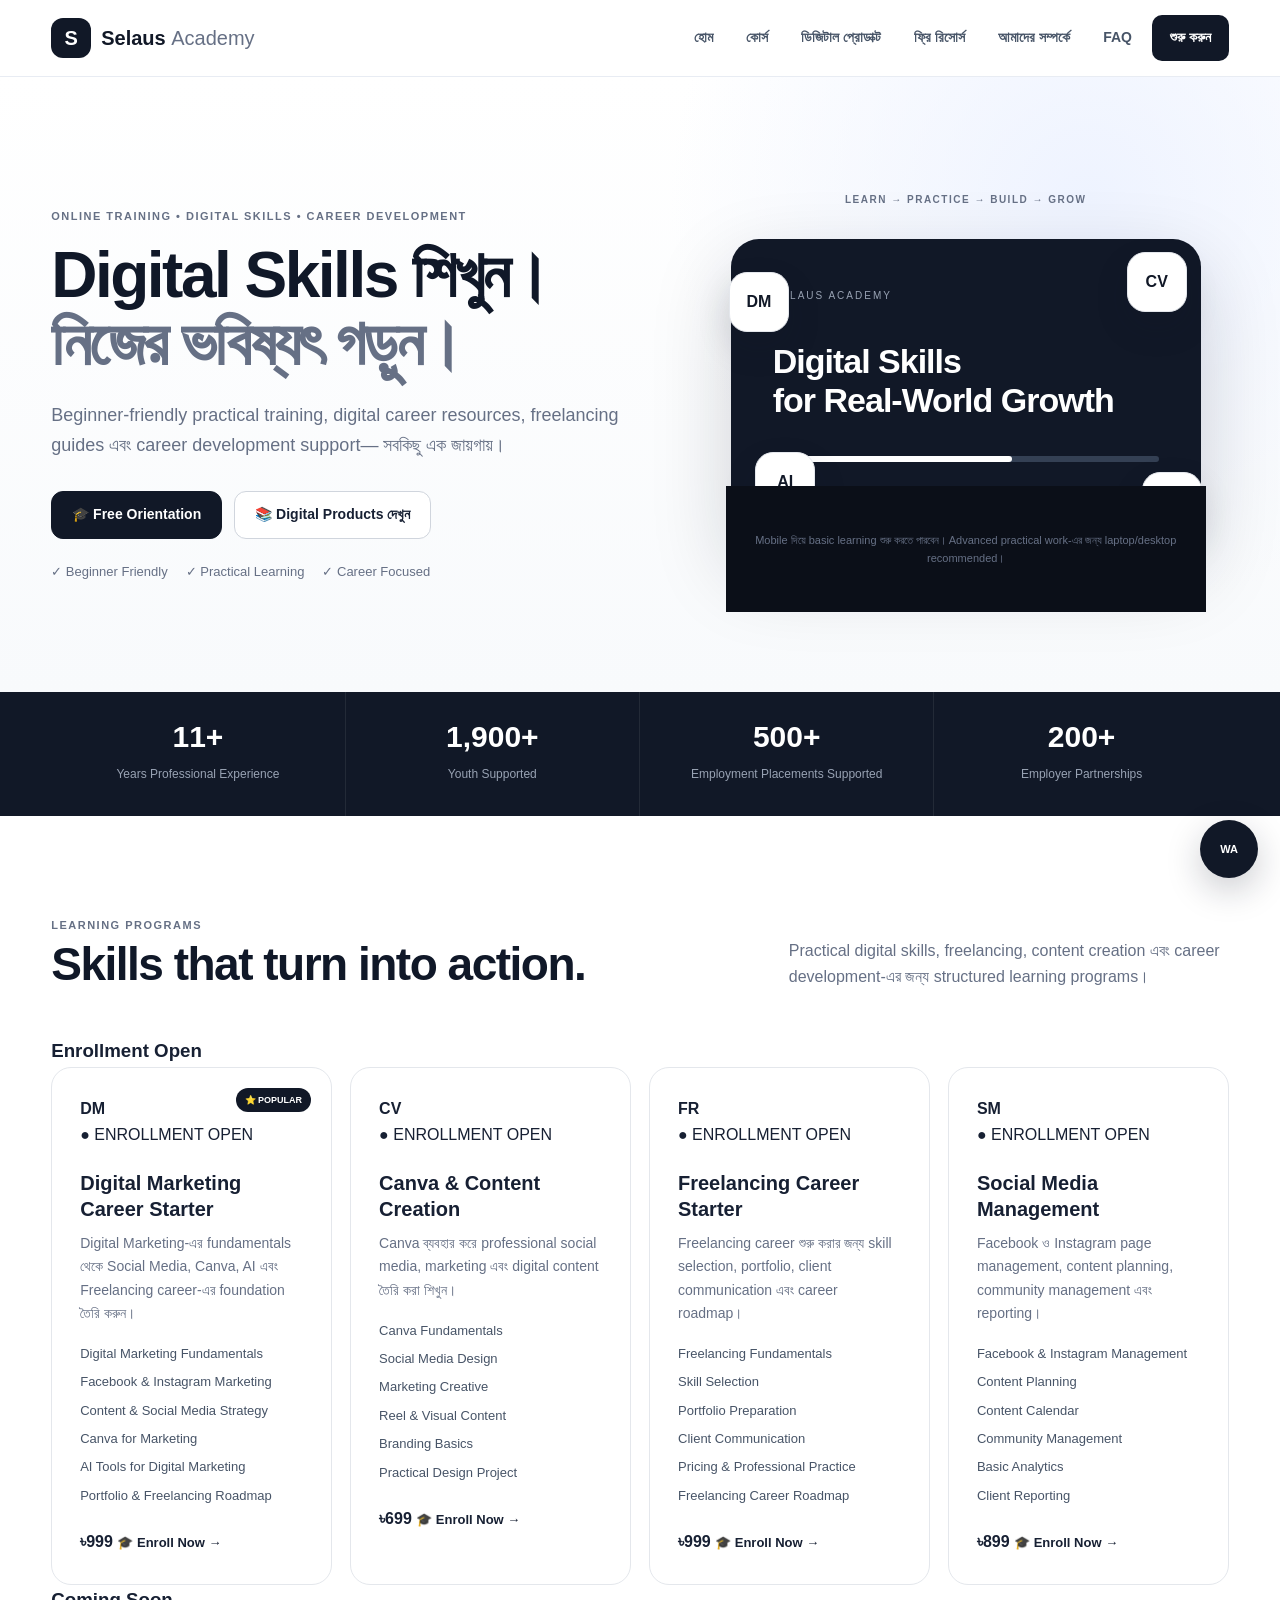
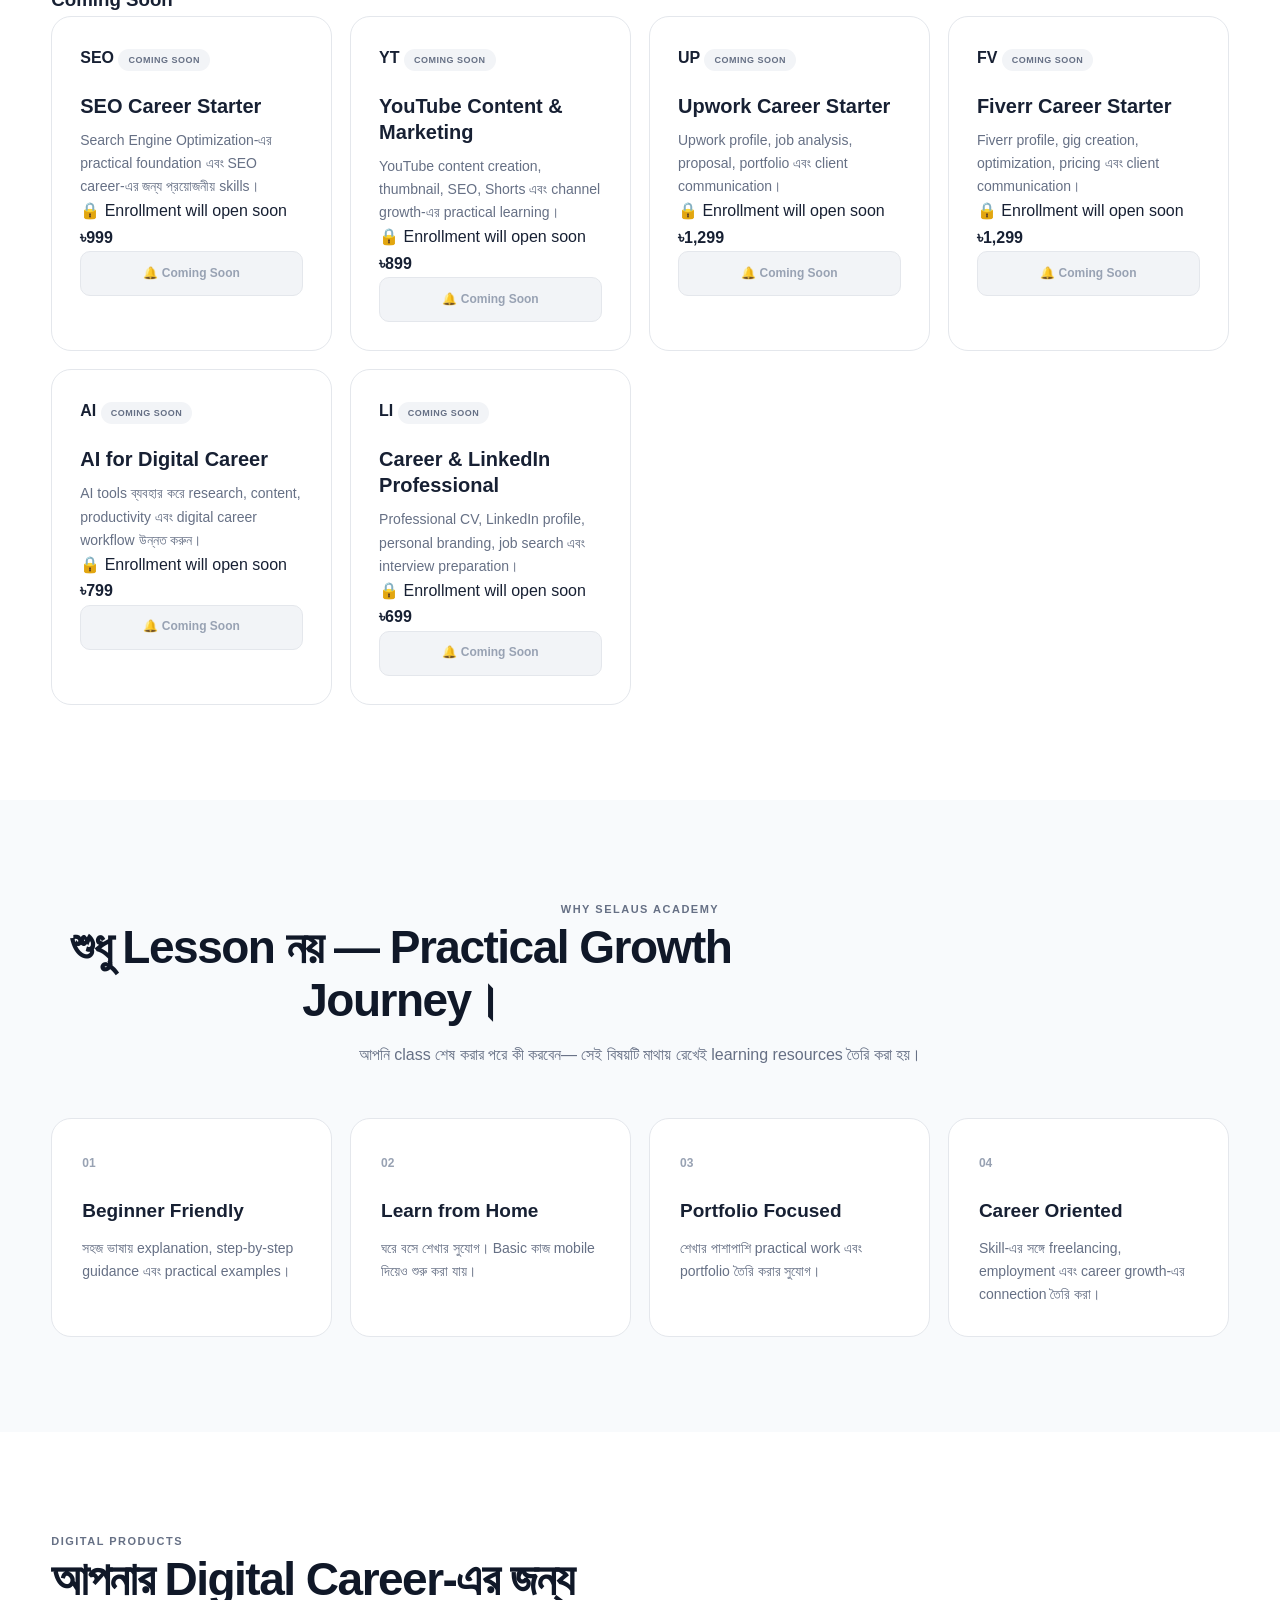
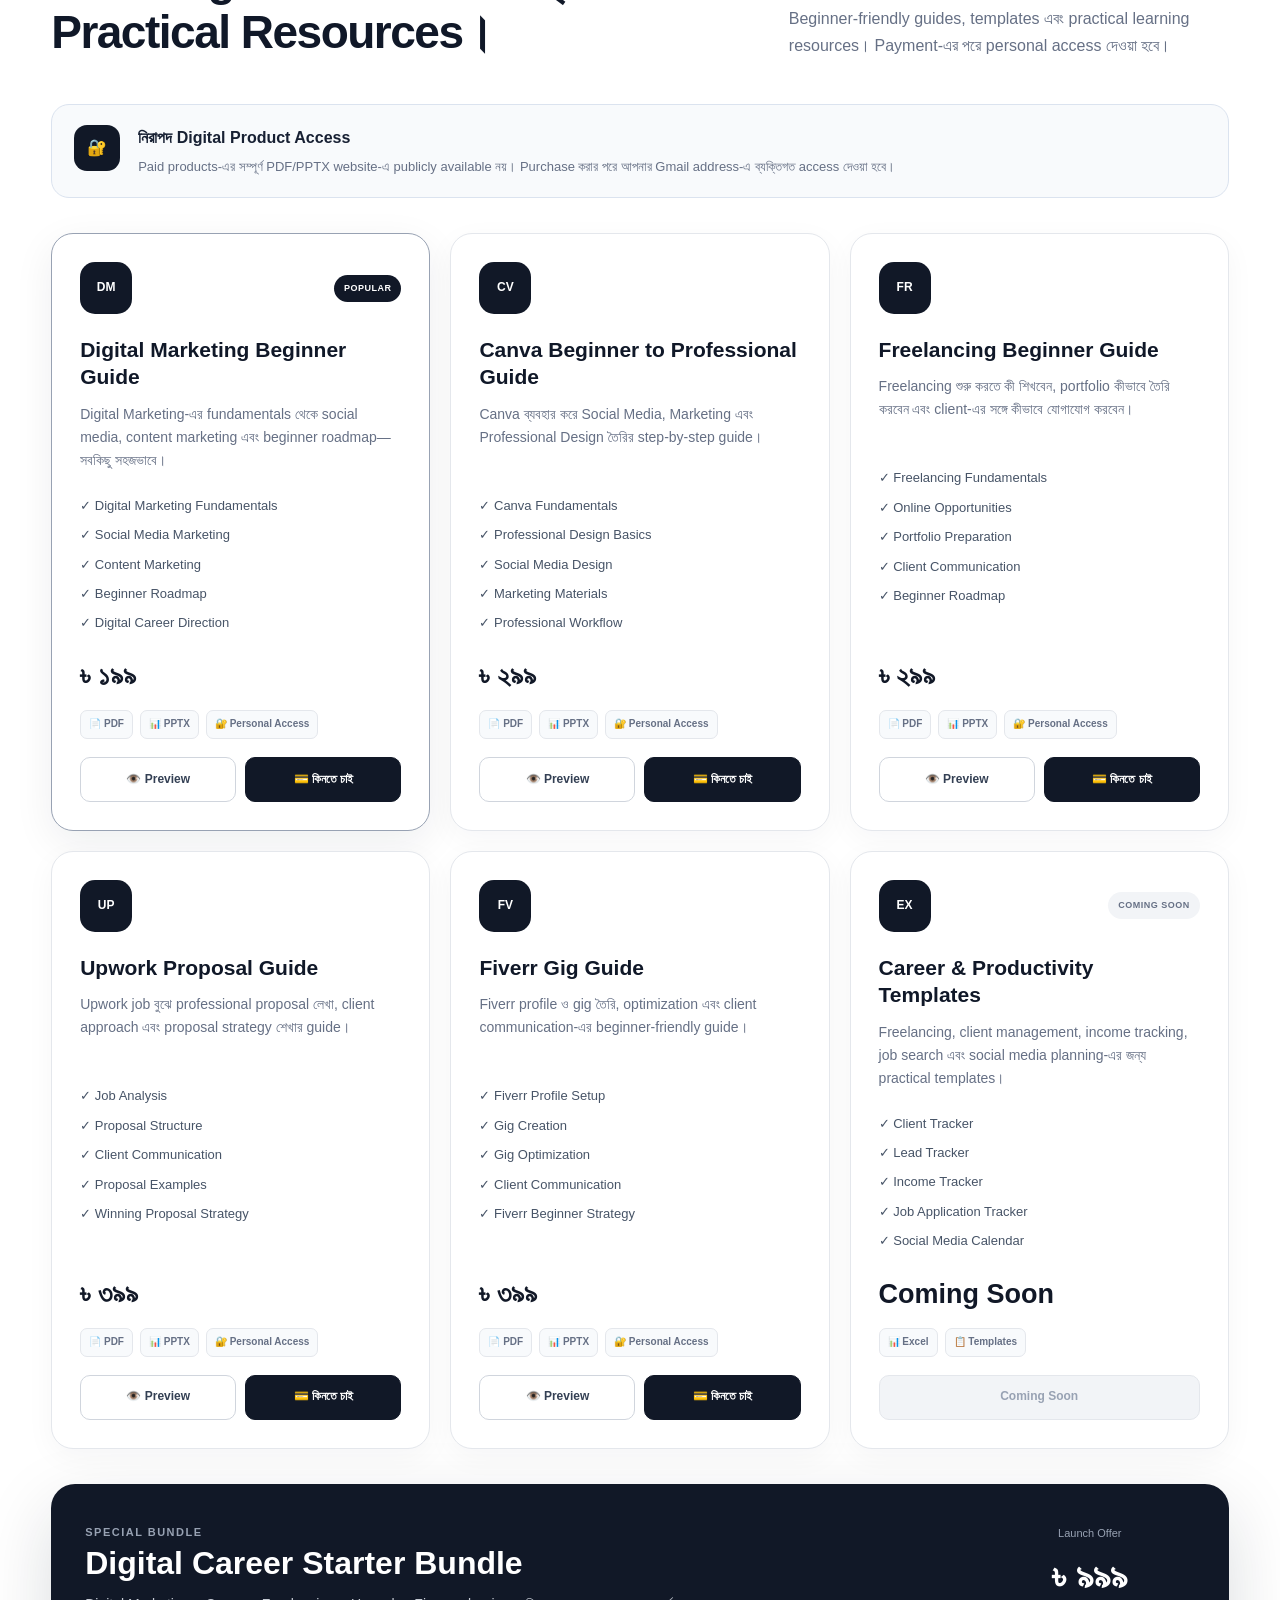
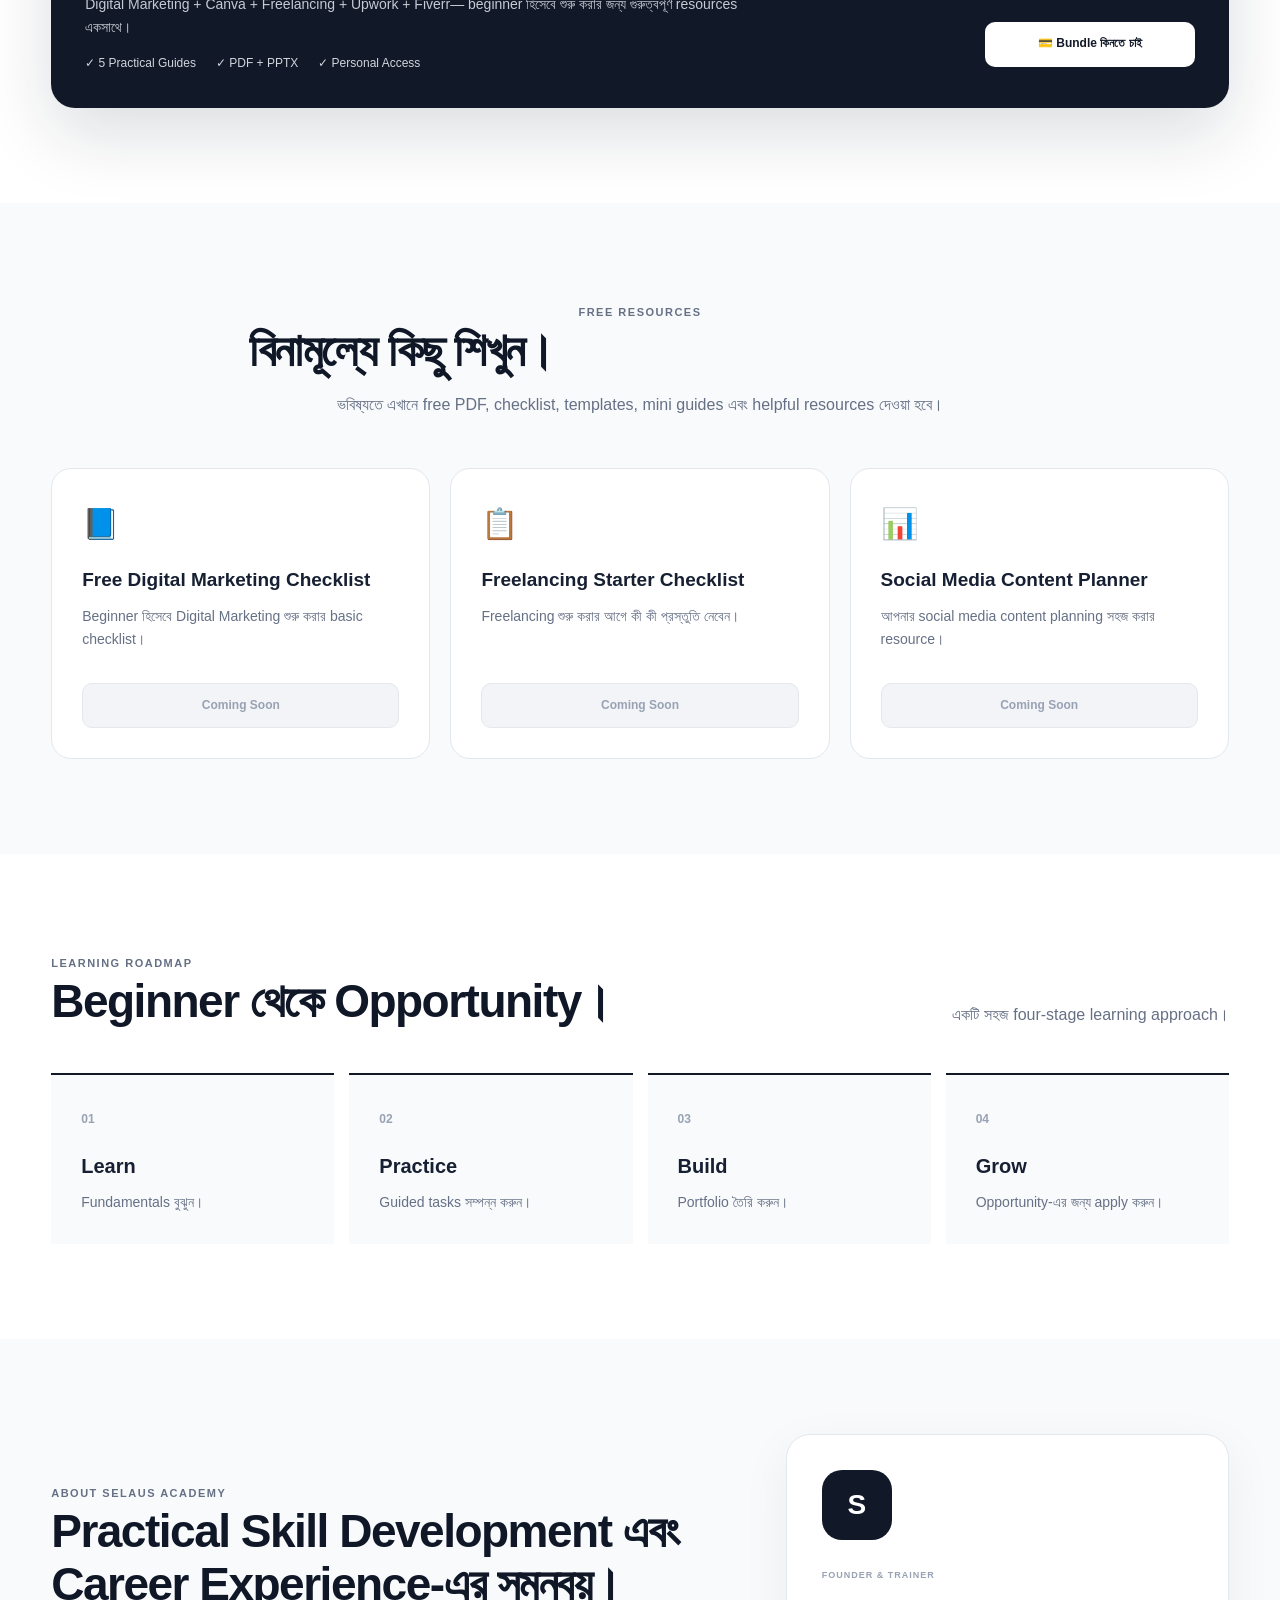
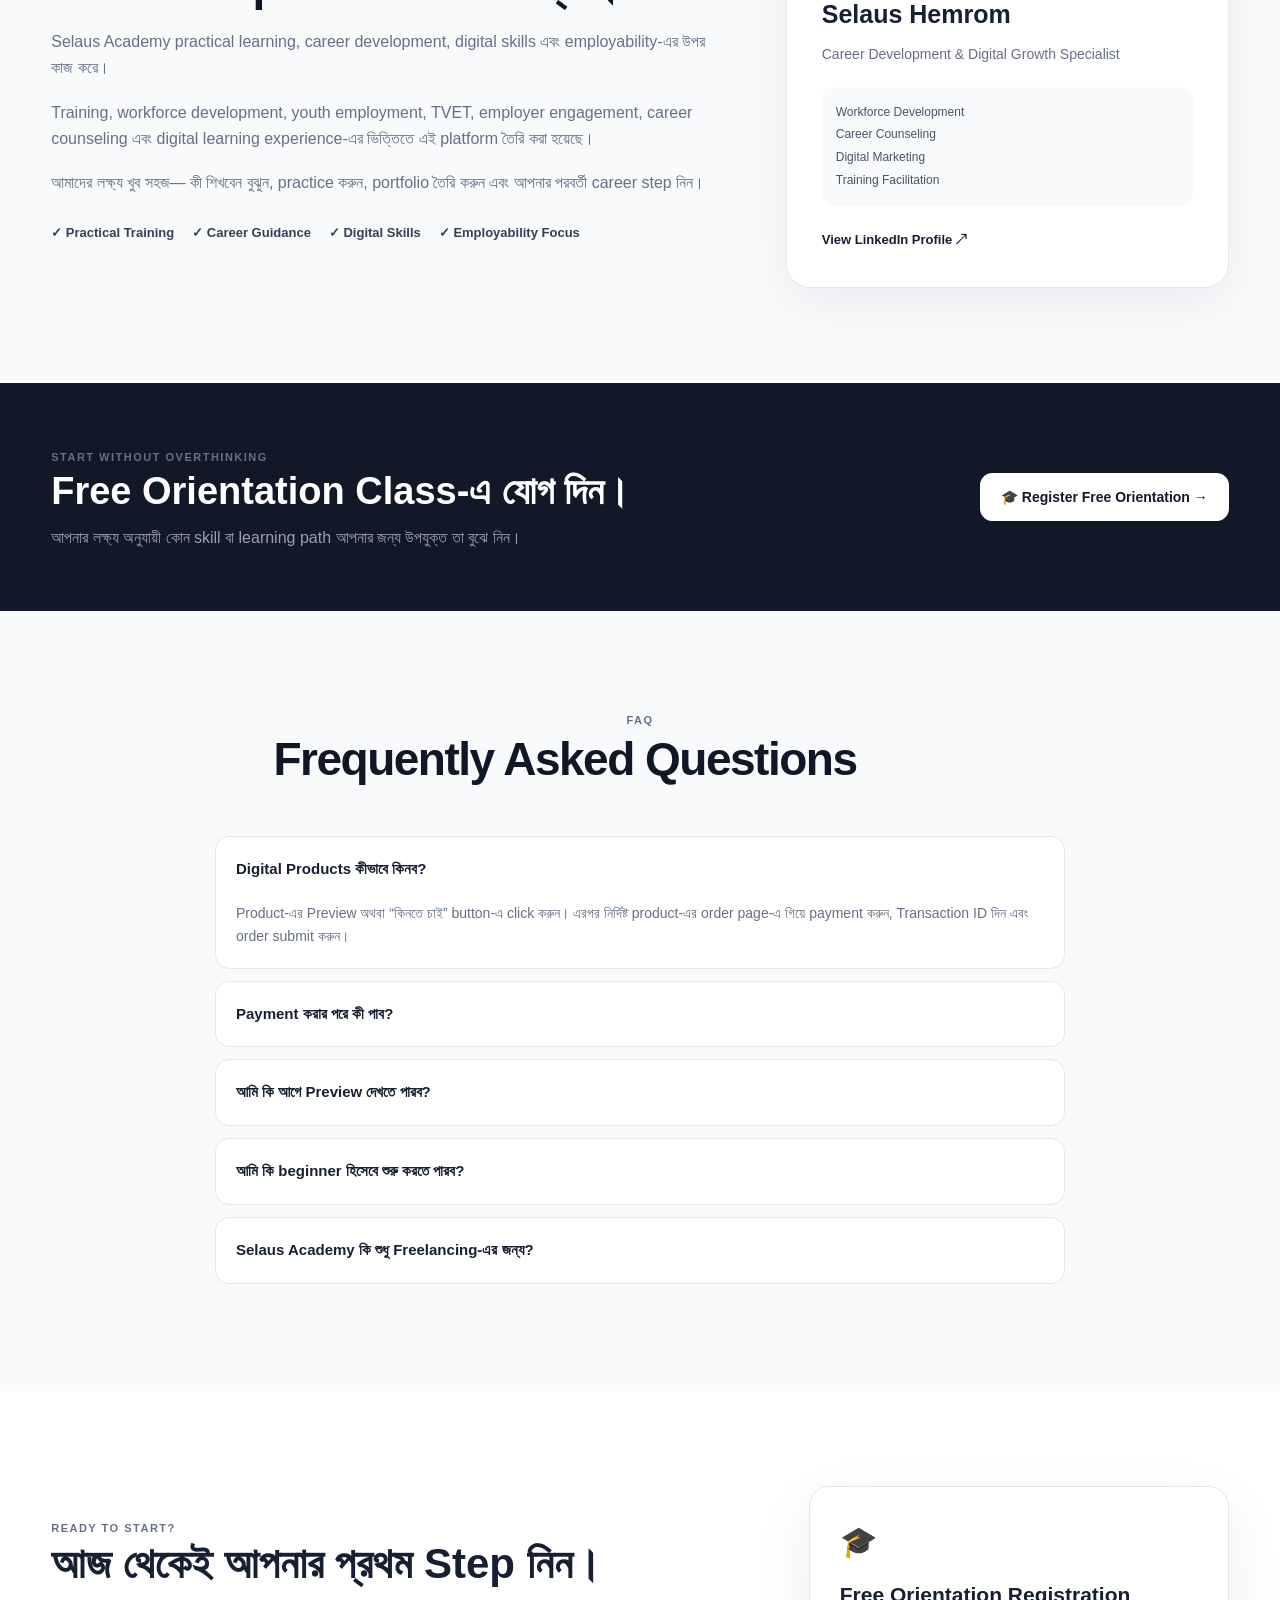
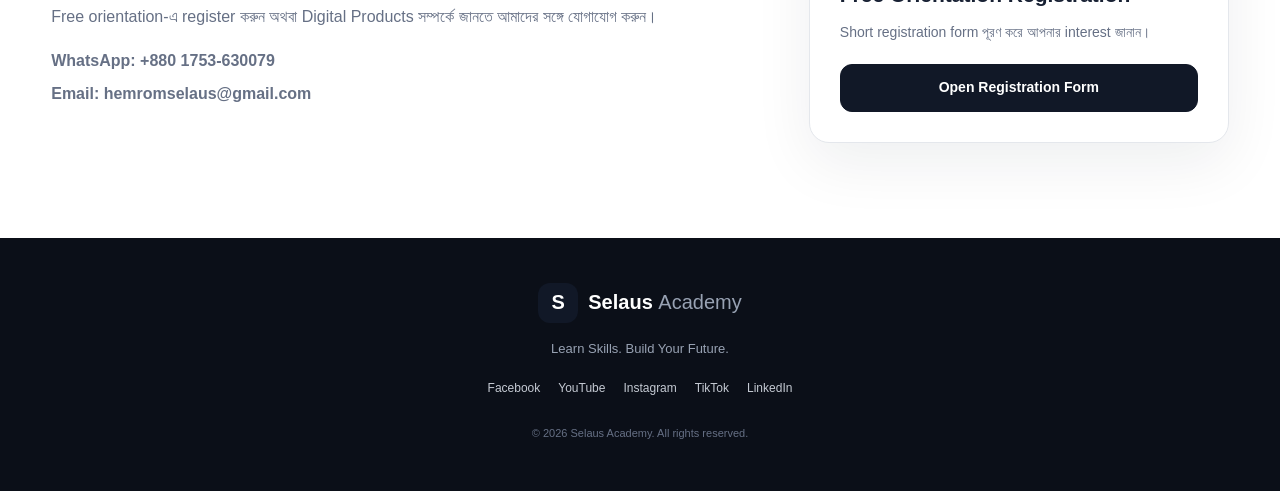
==== commit 6dd3c64d: "Revise course content and add new offerings Updated course descriptions, added new courses, and modi" ====
--- a/index.html
+++ b/index.html
@@ -422,10 +422,11 @@
 
 <!-- ================= COURSES ================= -->
 
-<section id="courses" class="section">
+<!-- ================= COURSES ================= -->
+
+<section id="courses" class="section courses-section">
 
   <div class="wrap">
-
 
     <div class="head">
 
@@ -441,35 +442,64 @@
 
       </div>
 
-
       <p>
-
-        Digital growth, career readiness, freelancing এবং
-        employability-এর জন্য practical learning।
-
+        Practical digital skills, freelancing, content creation
+        এবং career development-এর জন্য structured learning programs।
       </p>
 
     </div>
 
 
+    <!-- ================= AVAILABLE COURSES ================= -->
+
+    <div class="course-status-heading">
+
+      <span class="status-dot"></span>
+
+      <h3>
+        Enrollment Open
+      </h3>
+
+      <span class="status-line"></span>
+
+    </div>
+
 
     <div class="cards">
 
 
-      <article>
-
-        <strong>DM</strong>
-
-        <mark>POPULAR</mark>
+      <!-- COURSE 1 -->
+
+      <article class="course-card featured-course">
+
+        <div class="course-top">
+
+          <strong class="course-icon">
+            DM
+          </strong>
+
+          <mark>
+            ⭐ POPULAR
+          </mark>
+
+        </div>
+
+
+        <span class="course-status open">
+          ● ENROLLMENT OPEN
+        </span>
+
 
         <h3>
-          Digital Marketing & Freelancing
+          Digital Marketing Career Starter
         </h3>
 
+
         <p>
 
-          Social media marketing, content creation, Canva,
-          Meta tools, portfolio development এবং freelancing readiness।
+          Digital Marketing-এর fundamentals থেকে
+          Social Media, Canva, AI এবং Freelancing
+          career-এর foundation তৈরি করুন।
 
         </p>
 
@@ -478,140 +508,593 @@
 
           <li>Digital Marketing Fundamentals</li>
 
+          <li>Facebook & Instagram Marketing</li>
+
           <li>Content & Social Media Strategy</li>
 
-          <li>Canva & Marketing Basics</li>
+          <li>Canva for Marketing</li>
+
+          <li>AI Tools for Digital Marketing</li>
 
           <li>Portfolio & Freelancing Roadmap</li>
 
         </ul>
 
 
-        <a href="#products">
-          Digital Products দেখুন →
-        </a>
+        <div class="course-bottom">
+
+          <strong class="course-price">
+            ৳999
+          </strong>
+
+          <a
+            href="enroll.html?course=digital-marketing"
+            class="course-btn">
+
+            🎓 Enroll Now →
+
+          </a>
+
+        </div>
 
       </article>
 
 
 
-      <article>
-
-        <strong>CV</strong>
+      <!-- COURSE 2 -->
+
+      <article class="course-card">
+
+        <div class="course-top">
+
+          <strong class="course-icon">
+            CV
+          </strong>
+
+        </div>
+
+
+        <span class="course-status open">
+          ● ENROLLMENT OPEN
+        </span>
+
 
         <h3>
-          Career Development
+          Canva & Content Creation
         </h3>
 
+
         <p>
 
-          CV, LinkedIn, interview preparation, career direction
-          এবং professional online presence।
+          Canva ব্যবহার করে professional social media,
+          marketing এবং digital content তৈরি করা শিখুন।
 
         </p>
 
 
         <ul>
 
-          <li>CV & Cover Letter</li>
-
-          <li>LinkedIn Optimization</li>
-
-          <li>Interview Preparation</li>
-
-          <li>Career Planning</li>
+          <li>Canva Fundamentals</li>
+
+          <li>Social Media Design</li>
+
+          <li>Marketing Creative</li>
+
+          <li>Reel & Visual Content</li>
+
+          <li>Branding Basics</li>
+
+          <li>Practical Design Project</li>
 
         </ul>
 
 
-        <a href="#enroll">
-          Guidance নিন →
-        </a>
+        <div class="course-bottom">
+
+          <strong class="course-price">
+            ৳699
+          </strong>
+
+          <a
+            href="enroll.html?course=canva"
+            class="course-btn">
+
+            🎓 Enroll Now →
+
+          </a>
+
+        </div>
 
       </article>
 
 
 
-      <article>
-
-        <strong>AI</strong>
+      <!-- COURSE 3 -->
+
+      <article class="course-card">
+
+        <div class="course-top">
+
+          <strong class="course-icon">
+            FR
+          </strong>
+
+        </div>
+
+
+        <span class="course-status open">
+          ● ENROLLMENT OPEN
+        </span>
+
 
         <h3>
-          AI & Digital Productivity
+          Freelancing Career Starter
         </h3>
 
+
         <p>
 
-          Modern AI এবং digital tools ব্যবহার করে productivity,
-          content এবং research workflow উন্নত করা।
+          Freelancing career শুরু করার জন্য skill selection,
+          portfolio, client communication এবং career roadmap।
 
         </p>
 
 
         <ul>
 
-          <li>AI-assisted Productivity</li>
-
-          <li>Content Workflow</li>
-
-          <li>Research & Writing</li>
-
-          <li>Responsible AI Use</li>
+          <li>Freelancing Fundamentals</li>
+
+          <li>Skill Selection</li>
+
+          <li>Portfolio Preparation</li>
+
+          <li>Client Communication</li>
+
+          <li>Pricing & Professional Practice</li>
+
+          <li>Freelancing Career Roadmap</li>
 
         </ul>
 
 
-        <a href="#enroll">
-          Learn More →
-        </a>
+        <div class="course-bottom">
+
+          <strong class="course-price">
+            ৳999
+          </strong>
+
+          <a
+            href="enroll.html?course=freelancing"
+            class="course-btn">
+
+            🎓 Enroll Now →
+
+          </a>
+
+        </div>
 
       </article>
 
 
 
-      <article>
-
-        <strong>TV</strong>
+      <!-- COURSE 4 -->
+
+      <article class="course-card">
+
+        <div class="course-top">
+
+          <strong class="course-icon">
+            SM
+          </strong>
+
+        </div>
+
+
+        <span class="course-status open">
+          ● ENROLLMENT OPEN
+        </span>
+
 
         <h3>
-          Employability & TVET Support
+          Social Media Management
         </h3>
 
+
         <p>
 
-          Workplace readiness, employability skills এবং
-          career development support।
+          Facebook ও Instagram page management,
+          content planning, community management এবং reporting।
 
         </p>
 
 
         <ul>
 
-          <li>Employability Skills</li>
-
-          <li>Workplace Readiness</li>
-
-          <li>Career Counseling</li>
-
-          <li>Job Search Strategy</li>
+          <li>Facebook & Instagram Management</li>
+
+          <li>Content Planning</li>
+
+          <li>Content Calendar</li>
+
+          <li>Community Management</li>
+
+          <li>Basic Analytics</li>
+
+          <li>Client Reporting</li>
 
         </ul>
 
 
-        <a href="#enroll">
-          Support নিন →
-        </a>
+        <div class="course-bottom">
+
+          <strong class="course-price">
+            ৳899
+          </strong>
+
+          <a
+            href="enroll.html?course=social-media"
+            class="course-btn">
+
+            🎓 Enroll Now →
+
+          </a>
+
+        </div>
 
       </article>
 
 
     </div>
 
+
+
+    <!-- ================= COMING SOON ================= -->
+
+    <div class="course-status-heading coming-heading">
+
+      <span class="status-dot coming-dot"></span>
+
+      <h3>
+        Coming Soon
+      </h3>
+
+      <span class="status-line"></span>
+
+    </div>
+
+
+    <div class="cards coming-courses">
+
+
+      <!-- COURSE 5 -->
+
+      <article class="course-card coming-course">
+
+        <div class="course-top">
+
+          <strong class="course-icon">
+            SEO
+          </strong>
+
+          <span class="coming-badge">
+            COMING SOON
+          </span>
+
+        </div>
+
+
+        <h3>
+          SEO Career Starter
+        </h3>
+
+
+        <p>
+          Search Engine Optimization-এর practical foundation
+          এবং SEO career-এর জন্য প্রয়োজনীয় skills।
+        </p>
+
+
+        <div class="coming-info">
+          🔒 Enrollment will open soon
+        </div>
+
+
+        <div class="course-bottom">
+
+          <strong class="course-price">
+            ৳999
+          </strong>
+
+          <button
+            class="course-btn disabled-btn"
+            type="button"
+            disabled>
+
+            🔔 Coming Soon
+
+          </button>
+
+        </div>
+
+      </article>
+
+
+
+      <!-- COURSE 6 -->
+
+      <article class="course-card coming-course">
+
+        <div class="course-top">
+
+          <strong class="course-icon">
+            YT
+          </strong>
+
+          <span class="coming-badge">
+            COMING SOON
+          </span>
+
+        </div>
+
+
+        <h3>
+          YouTube Content & Marketing
+        </h3>
+
+
+        <p>
+          YouTube content creation, thumbnail, SEO,
+          Shorts এবং channel growth-এর practical learning।
+        </p>
+
+
+        <div class="coming-info">
+          🔒 Enrollment will open soon
+        </div>
+
+
+        <div class="course-bottom">
+
+          <strong class="course-price">
+            ৳899
+          </strong>
+
+          <button
+            class="course-btn disabled-btn"
+            type="button"
+            disabled>
+
+            🔔 Coming Soon
+
+          </button>
+
+        </div>
+
+      </article>
+
+
+
+      <!-- COURSE 7 -->
+
+      <article class="course-card coming-course">
+
+        <div class="course-top">
+
+          <strong class="course-icon">
+            UP
+          </strong>
+
+          <span class="coming-badge">
+            COMING SOON
+          </span>
+
+        </div>
+
+
+        <h3>
+          Upwork Career Starter
+        </h3>
+
+
+        <p>
+          Upwork profile, job analysis, proposal,
+          portfolio এবং client communication।
+        </p>
+
+
+        <div class="coming-info">
+          🔒 Enrollment will open soon
+        </div>
+
+
+        <div class="course-bottom">
+
+          <strong class="course-price">
+            ৳1,299
+          </strong>
+
+          <button
+            class="course-btn disabled-btn"
+            type="button"
+            disabled>
+
+            🔔 Coming Soon
+
+          </button>
+
+        </div>
+
+      </article>
+
+
+
+      <!-- COURSE 8 -->
+
+      <article class="course-card coming-course">
+
+        <div class="course-top">
+
+          <strong class="course-icon">
+            FV
+          </strong>
+
+          <span class="coming-badge">
+            COMING SOON
+          </span>
+
+        </div>
+
+
+        <h3>
+          Fiverr Career Starter
+        </h3>
+
+
+        <p>
+          Fiverr profile, gig creation, optimization,
+          pricing এবং client communication।
+        </p>
+
+
+        <div class="coming-info">
+          🔒 Enrollment will open soon
+        </div>
+
+
+        <div class="course-bottom">
+
+          <strong class="course-price">
+            ৳1,299
+          </strong>
+
+          <button
+            class="course-btn disabled-btn"
+            type="button"
+            disabled>
+
+            🔔 Coming Soon
+
+          </button>
+
+        </div>
+
+      </article>
+
+
+
+      <!-- COURSE 9 -->
+
+      <article class="course-card coming-course">
+
+        <div class="course-top">
+
+          <strong class="course-icon">
+            AI
+          </strong>
+
+          <span class="coming-badge">
+            COMING SOON
+          </span>
+
+        </div>
+
+
+        <h3>
+          AI for Digital Career
+        </h3>
+
+
+        <p>
+          AI tools ব্যবহার করে research, content,
+          productivity এবং digital career workflow উন্নত করুন।
+        </p>
+
+
+        <div class="coming-info">
+          🔒 Enrollment will open soon
+        </div>
+
+
+        <div class="course-bottom">
+
+          <strong class="course-price">
+            ৳799
+          </strong>
+
+          <button
+            class="course-btn disabled-btn"
+            type="button"
+            disabled>
+
+            🔔 Coming Soon
+
+          </button>
+
+        </div>
+
+      </article>
+
+
+
+      <!-- COURSE 10 -->
+
+      <article class="course-card coming-course">
+
+        <div class="course-top">
+
+          <strong class="course-icon">
+            LI
+          </strong>
+
+          <span class="coming-badge">
+            COMING SOON
+          </span>
+
+        </div>
+
+
+        <h3>
+          Career & LinkedIn Professional
+        </h3>
+
+
+        <p>
+          Professional CV, LinkedIn profile,
+          personal branding, job search এবং interview preparation।
+        </p>
+
+
+        <div class="coming-info">
+          🔒 Enrollment will open soon
+        </div>
+
+
+        <div class="course-bottom">
+
+          <strong class="course-price">
+            ৳699
+          </strong>
+
+          <button
+            class="course-btn disabled-btn"
+            type="button"
+            disabled>
+
+            🔔 Coming Soon
+
+          </button>
+
+        </div>
+
+      </article>
+
+
+    </div>
+
+
   </div>
 
 </section>
-
-
 
 <!-- ================= WHY US ================= -->
 
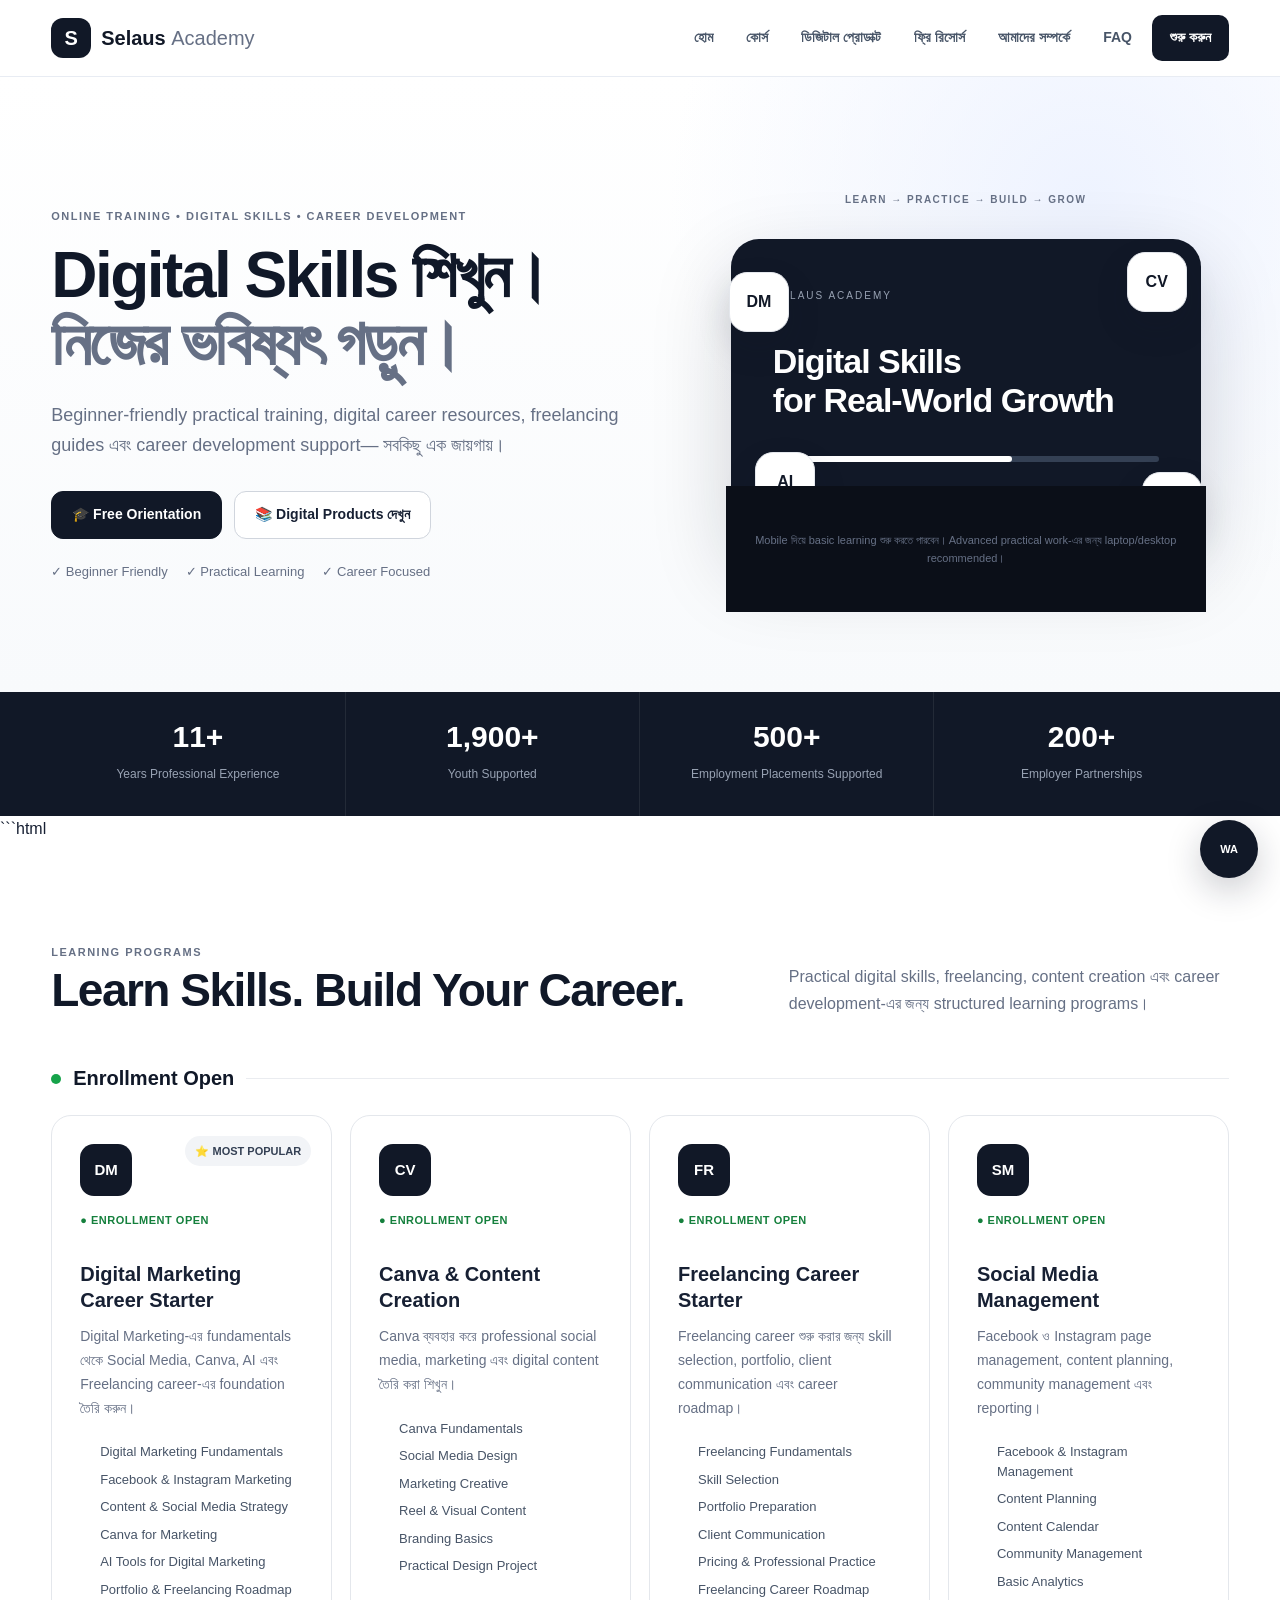
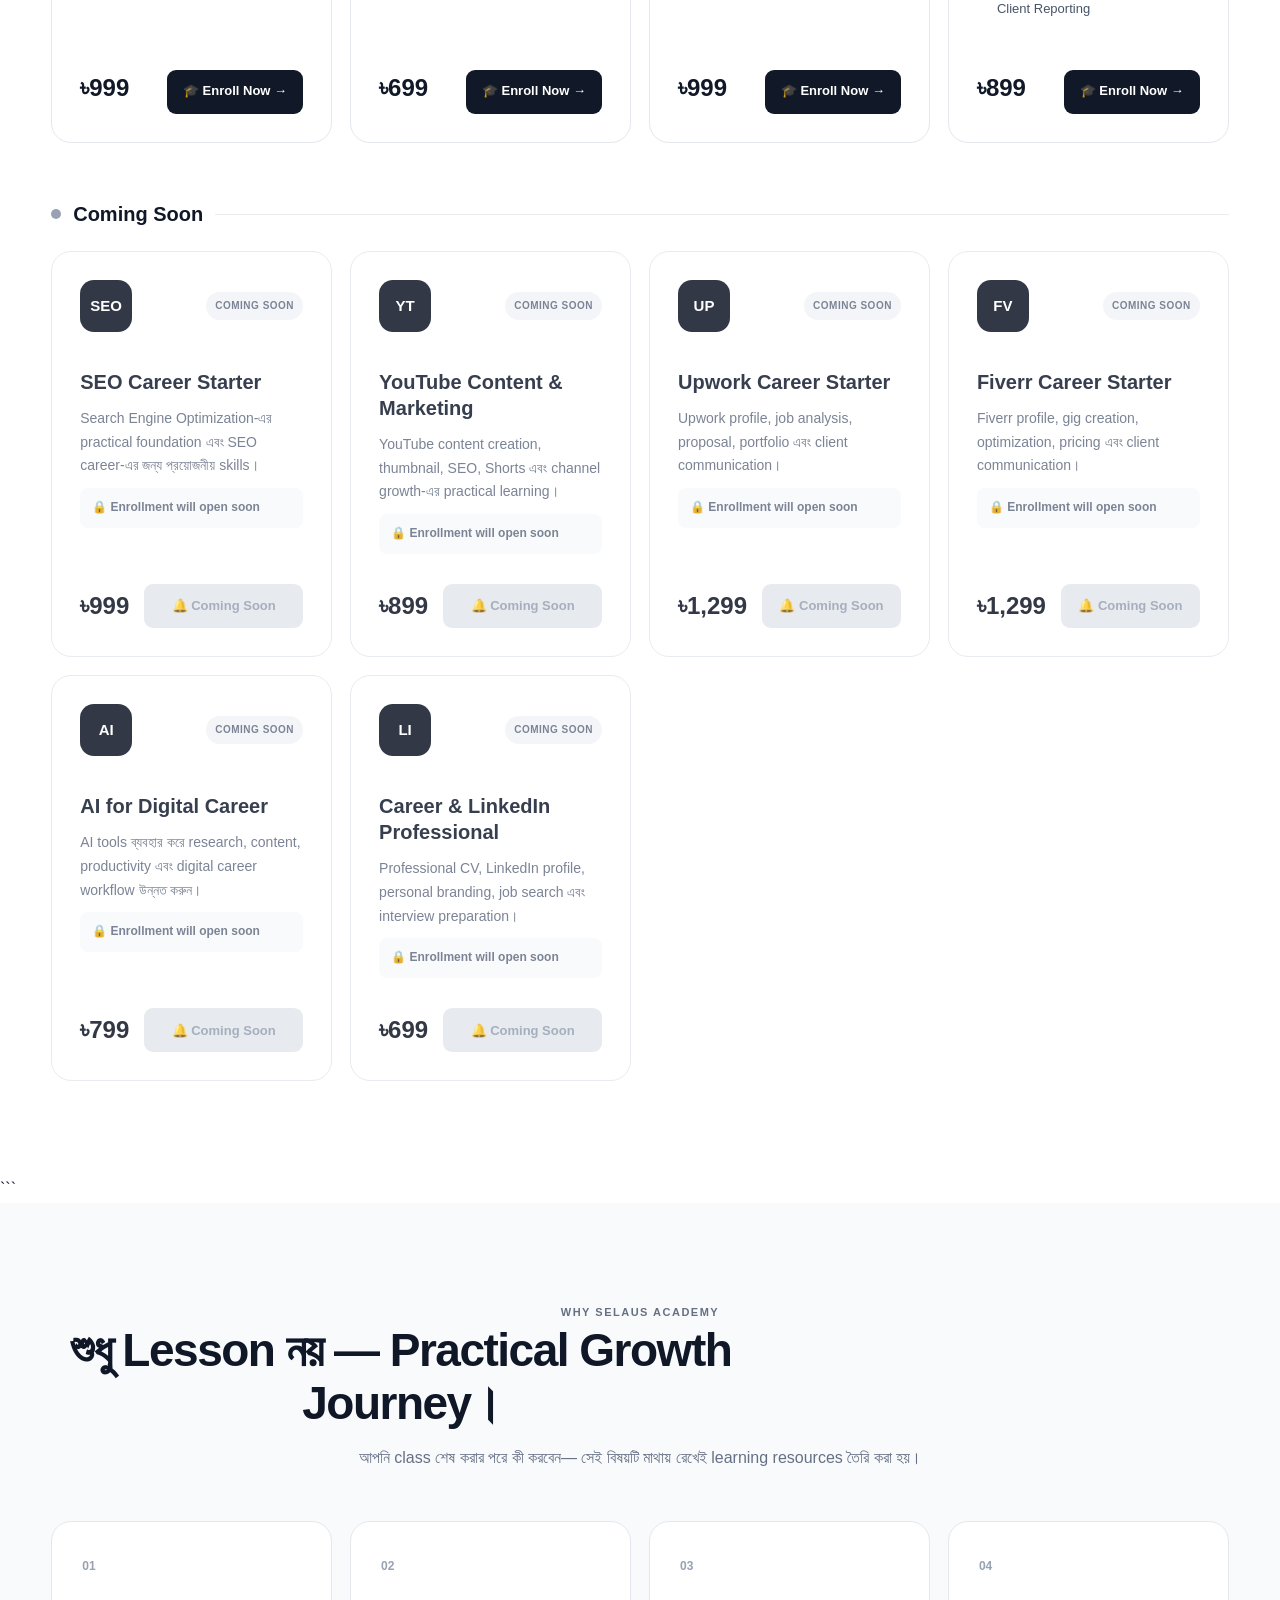
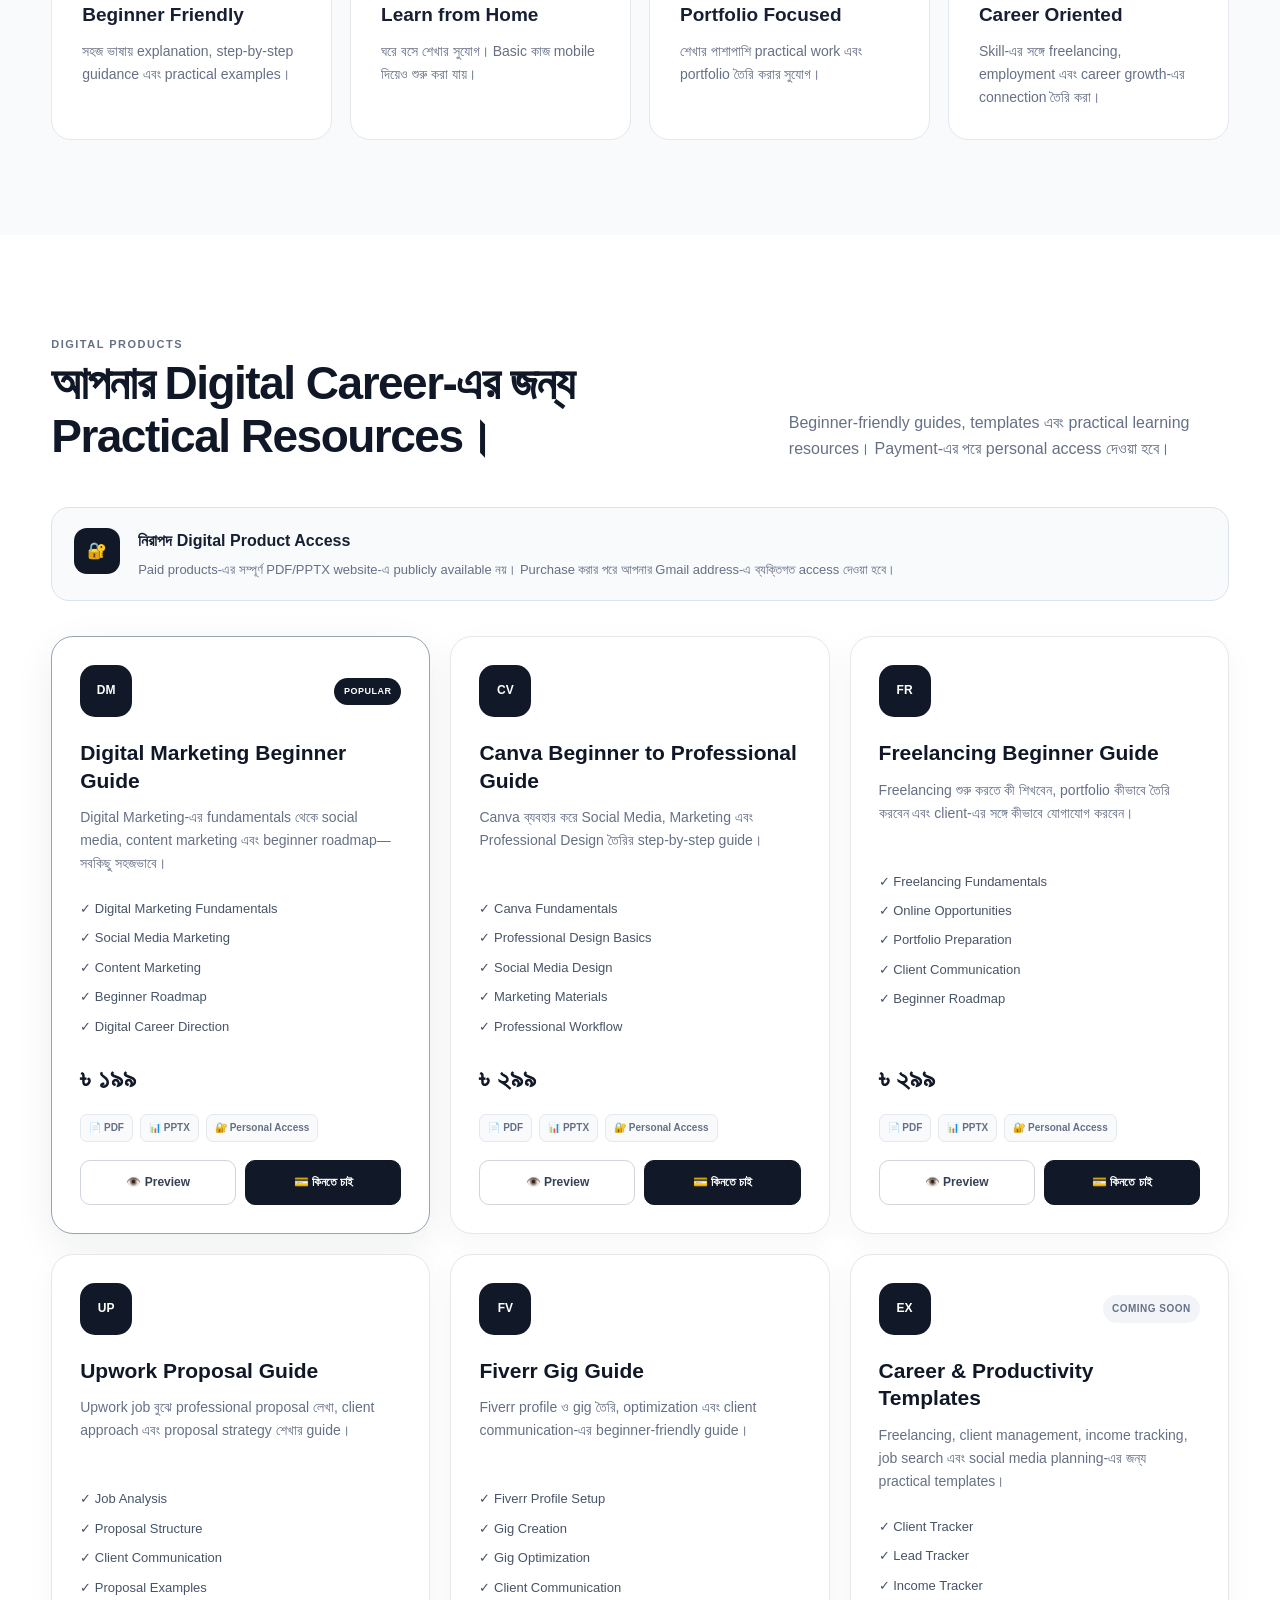
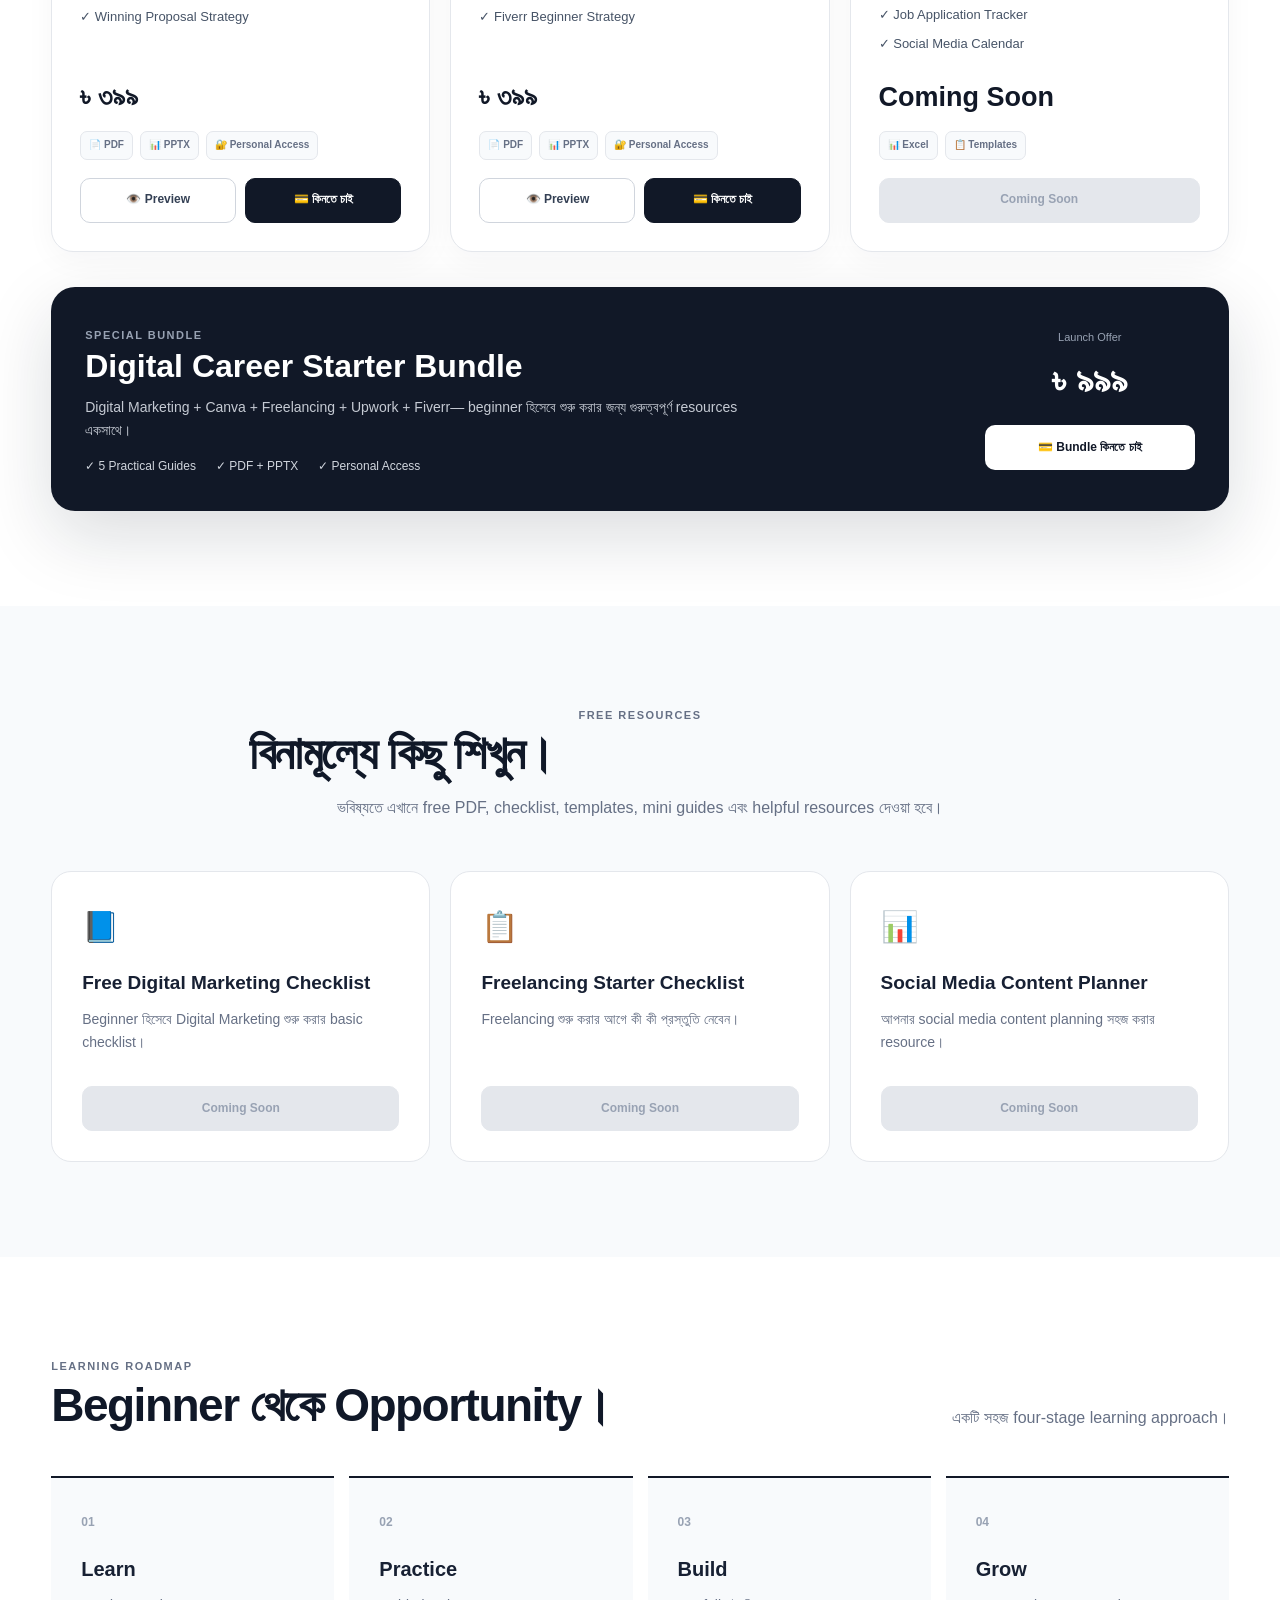
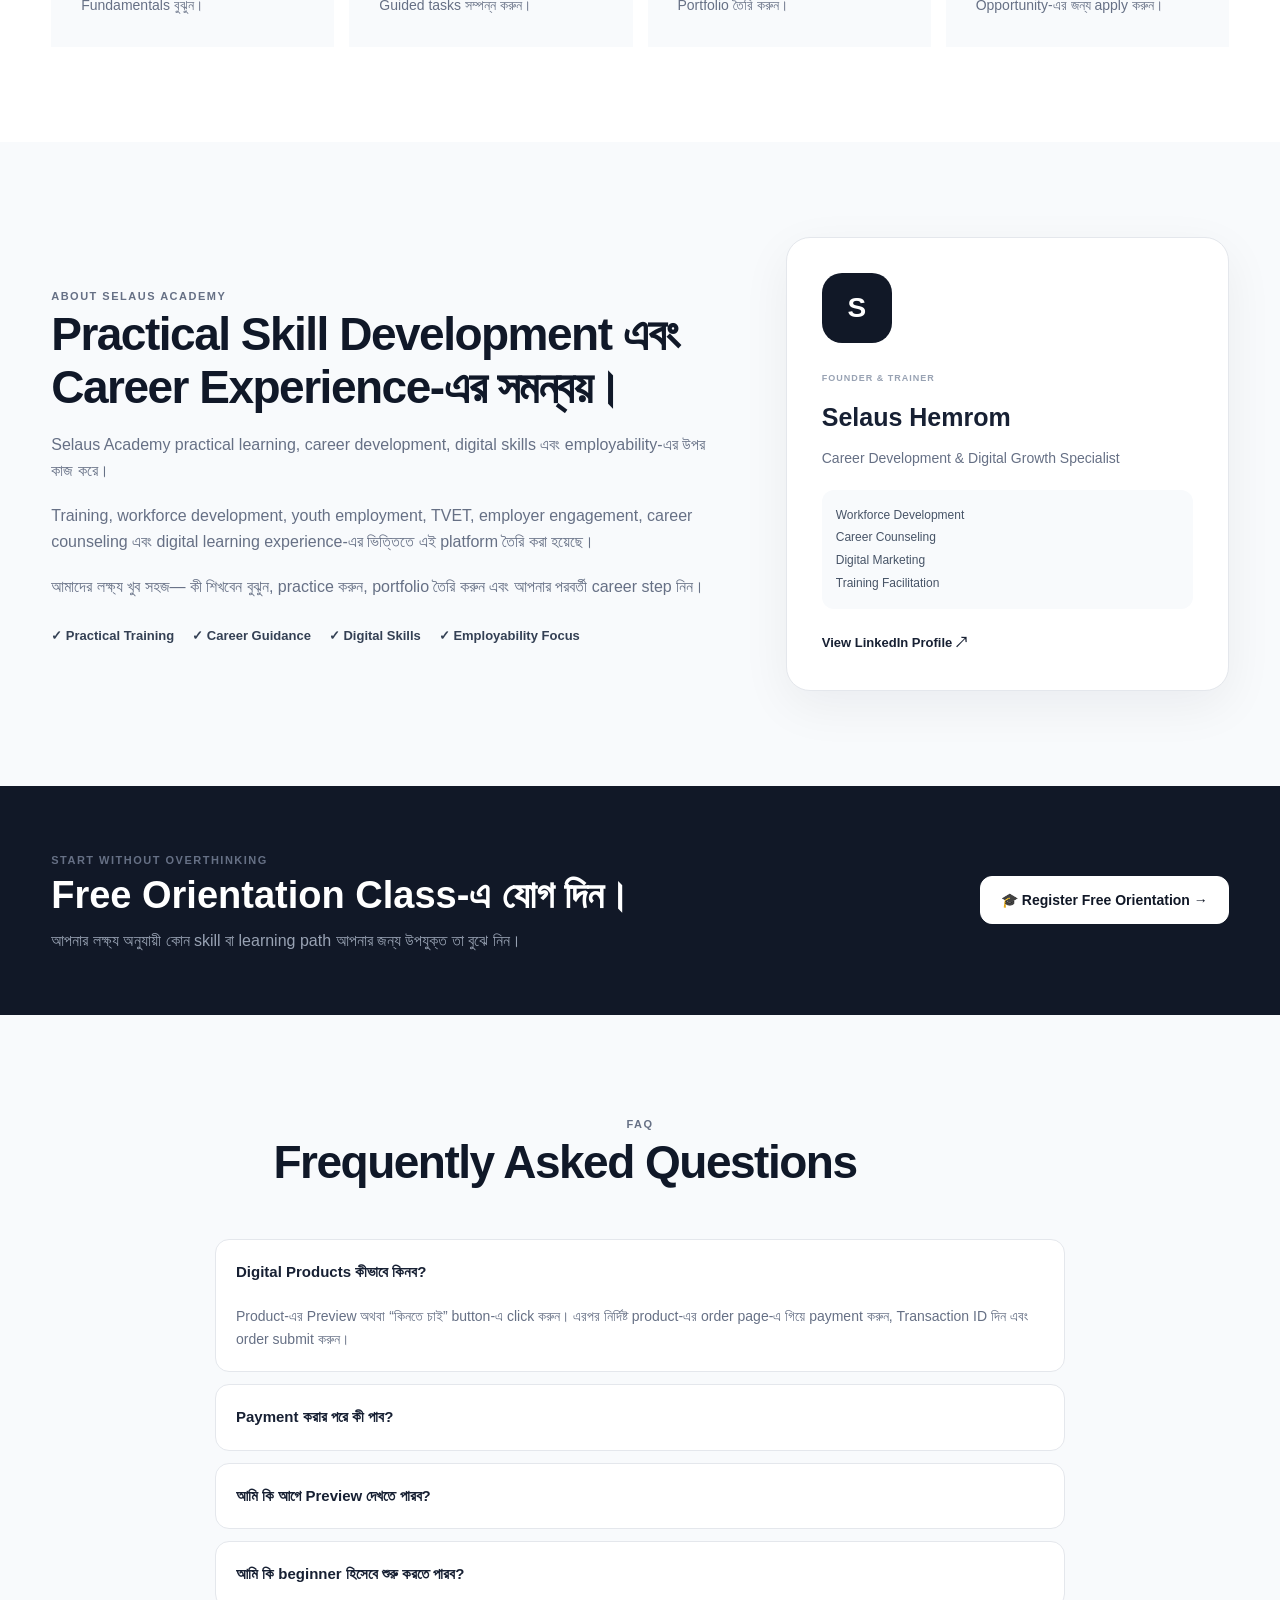
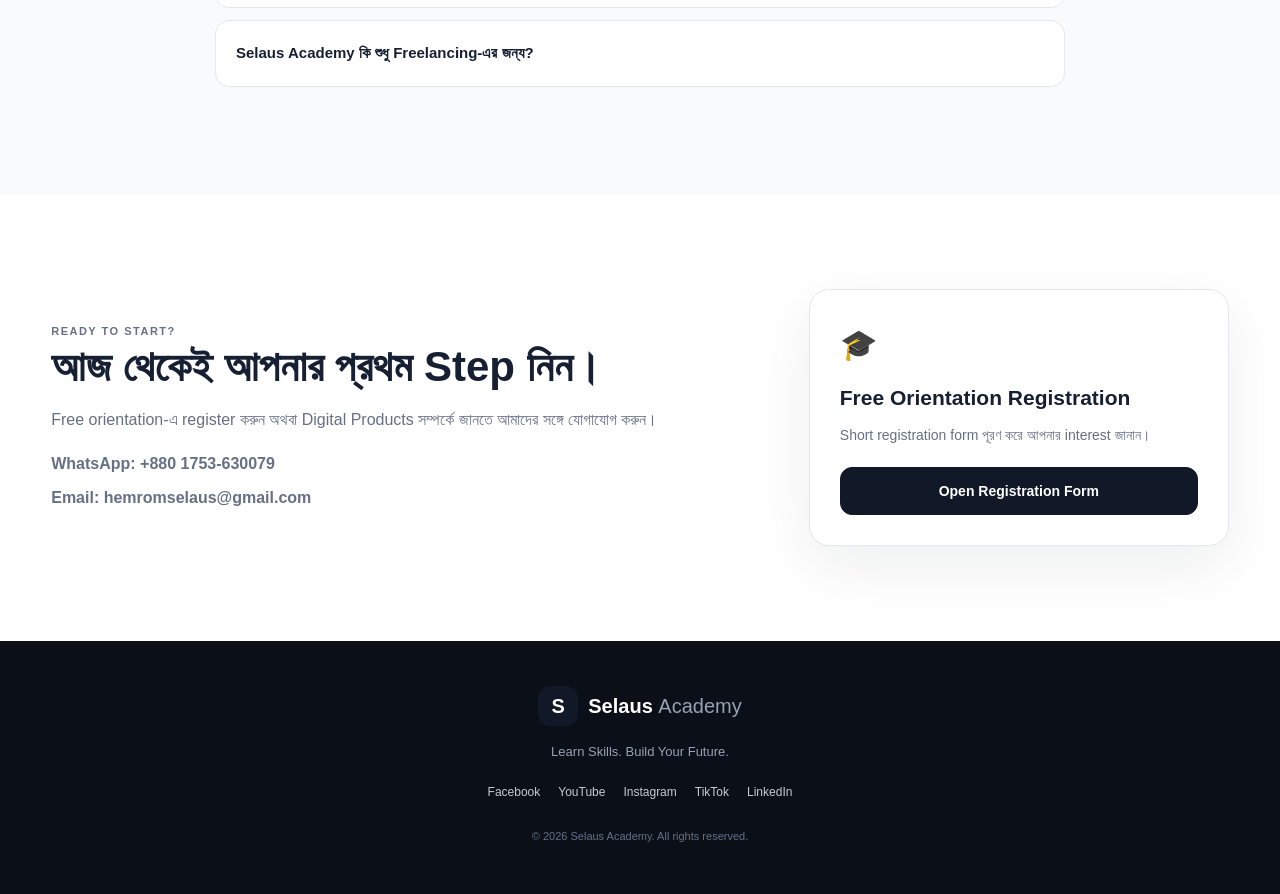
==== commit 8a90c7cb: "Update course section titles and descriptions" ====
--- a/index.html
+++ b/index.html
@@ -418,12 +418,9 @@
 
 </section>
 
-
-
+```html
 <!-- ================= COURSES ================= -->
 
-<!-- ================= COURSES ================= -->
-
 <section id="courses" class="section courses-section">
 
   <div class="wrap">
@@ -431,15 +428,13 @@
     <div class="head">
 
       <div>
-
         <div class="eyebrow">
           LEARNING PROGRAMS
         </div>
 
         <h2>
-          Skills that turn into action.
+          Learn Skills. Build Your Career.
         </h2>
-
       </div>
 
       <p>
@@ -450,7 +445,7 @@
     </div>
 
 
-    <!-- ================= AVAILABLE COURSES ================= -->
+    <!-- ================= ENROLLMENT OPEN ================= -->
 
     <div class="course-status-heading">
 
@@ -468,7 +463,7 @@
     <div class="cards">
 
 
-      <!-- COURSE 1 -->
+      <!-- 01 DIGITAL MARKETING -->
 
       <article class="course-card featured-course">
 
@@ -479,7 +474,7 @@
           </strong>
 
           <mark>
-            ⭐ POPULAR
+            ⭐ MOST POPULAR
           </mark>
 
         </div>
@@ -496,11 +491,8 @@
 
 
         <p>
-
-          Digital Marketing-এর fundamentals থেকে
-          Social Media, Canva, AI এবং Freelancing
-          career-এর foundation তৈরি করুন।
-
+          Digital Marketing-এর fundamentals থেকে Social Media,
+          Canva, AI এবং Freelancing career-এর foundation তৈরি করুন।
         </p>
 
 
@@ -527,6 +519,7 @@
             ৳999
           </strong>
 
+
           <a
             href="enroll.html?course=digital-marketing"
             class="course-btn">
@@ -541,7 +534,7 @@
 
 
 
-      <!-- COURSE 2 -->
+      <!-- 02 CANVA -->
 
       <article class="course-card">
 
@@ -565,10 +558,8 @@
 
 
         <p>
-
           Canva ব্যবহার করে professional social media,
           marketing এবং digital content তৈরি করা শিখুন।
-
         </p>
 
 
@@ -595,6 +586,7 @@
             ৳699
           </strong>
 
+
           <a
             href="enroll.html?course=canva"
             class="course-btn">
@@ -609,7 +601,7 @@
 
 
 
-      <!-- COURSE 3 -->
+      <!-- 03 FREELANCING -->
 
       <article class="course-card">
 
@@ -633,10 +625,8 @@
 
 
         <p>
-
           Freelancing career শুরু করার জন্য skill selection,
           portfolio, client communication এবং career roadmap।
-
         </p>
 
 
@@ -663,6 +653,7 @@
             ৳999
           </strong>
 
+
           <a
             href="enroll.html?course=freelancing"
             class="course-btn">
@@ -677,7 +668,7 @@
 
 
 
-      <!-- COURSE 4 -->
+      <!-- 04 SOCIAL MEDIA -->
 
       <article class="course-card">
 
@@ -701,10 +692,8 @@
 
 
         <p>
-
           Facebook ও Instagram page management,
           content planning, community management এবং reporting।
-
         </p>
 
 
@@ -731,6 +720,7 @@
             ৳899
           </strong>
 
+
           <a
             href="enroll.html?course=social-media"
             class="course-btn">
@@ -766,7 +756,7 @@
     <div class="cards coming-courses">
 
 
-      <!-- COURSE 5 -->
+      <!-- 05 SEO -->
 
       <article class="course-card coming-course">
 
@@ -805,6 +795,7 @@
             ৳999
           </strong>
 
+
           <button
             class="course-btn disabled-btn"
             type="button"
@@ -820,7 +811,7 @@
 
 
 
-      <!-- COURSE 6 -->
+      <!-- 06 YOUTUBE -->
 
       <article class="course-card coming-course">
 
@@ -859,6 +850,7 @@
             ৳899
           </strong>
 
+
           <button
             class="course-btn disabled-btn"
             type="button"
@@ -874,7 +866,7 @@
 
 
 
-      <!-- COURSE 7 -->
+      <!-- 07 UPWORK -->
 
       <article class="course-card coming-course">
 
@@ -913,6 +905,7 @@
             ৳1,299
           </strong>
 
+
           <button
             class="course-btn disabled-btn"
             type="button"
@@ -928,7 +921,7 @@
 
 
 
-      <!-- COURSE 8 -->
+      <!-- 08 FIVERR -->
 
       <article class="course-card coming-course">
 
@@ -967,6 +960,7 @@
             ৳1,299
           </strong>
 
+
           <button
             class="course-btn disabled-btn"
             type="button"
@@ -982,7 +976,7 @@
 
 
 
-      <!-- COURSE 9 -->
+      <!-- 09 AI -->
 
       <article class="course-card coming-course">
 
@@ -1021,6 +1015,7 @@
             ৳799
           </strong>
 
+
           <button
             class="course-btn disabled-btn"
             type="button"
@@ -1036,7 +1031,7 @@
 
 
 
-      <!-- COURSE 10 -->
+      <!-- 10 CAREER -->
 
       <article class="course-card coming-course">
 
@@ -1075,6 +1070,7 @@
             ৳699
           </strong>
 
+
           <button
             class="course-btn disabled-btn"
             type="button"
@@ -1091,10 +1087,11 @@
 
     </div>
 
-
   </div>
 
 </section>
+```
+
 
 <!-- ================= WHY US ================= -->
 
--- a/style.css
+++ b/style.css
@@ -2192,3 +2192,201 @@
   }
 
 }
+/* =========================
+   COURSE PROGRAMS
+========================= */
+
+.courses-section {
+  background: #ffffff;
+}
+
+.course-status-heading {
+  display: flex;
+  align-items: center;
+  gap: 12px;
+  margin: 35px 0 20px;
+}
+
+.course-status-heading h3 {
+  margin: 0;
+  font-size: 20px;
+  color: #101828;
+}
+
+.status-dot {
+  width: 10px;
+  height: 10px;
+  border-radius: 50%;
+  background: #16a34a;
+  display: inline-block;
+}
+
+.status-line {
+  height: 1px;
+  flex: 1;
+  background: #eaecf0;
+}
+
+.coming-dot {
+  background: #98a2b3;
+}
+
+.course-card {
+  position: relative;
+  display: flex;
+  flex-direction: column;
+}
+
+.featured-course {
+  border: 2px solid #111827;
+}
+
+.course-top {
+  display: flex;
+  align-items: center;
+  justify-content: space-between;
+  gap: 10px;
+  margin-bottom: 15px;
+}
+
+.course-icon {
+  width: 52px;
+  height: 52px;
+  border-radius: 14px;
+  background: #111827;
+  color: #ffffff;
+  display: flex;
+  align-items: center;
+  justify-content: center;
+  font-size: 15px;
+  font-weight: 900;
+}
+
+.course-top mark {
+  padding: 6px 10px;
+  border-radius: 20px;
+  font-size: 11px;
+  font-weight: 800;
+  background: #f2f4f7;
+  color: #344054;
+}
+
+.course-status {
+  display: inline-block;
+  font-size: 11px;
+  font-weight: 900;
+  letter-spacing: .5px;
+  margin-bottom: 10px;
+}
+
+.course-status.open {
+  color: #15803d;
+}
+
+.course-card h3 {
+  margin-bottom: 12px;
+}
+
+.course-card p {
+  line-height: 1.7;
+}
+
+.course-card ul {
+  margin: 15px 0 20px;
+  padding-left: 20px;
+}
+
+.course-card li {
+  margin-bottom: 8px;
+  line-height: 1.5;
+}
+
+.course-bottom {
+  display: flex;
+  align-items: center;
+  justify-content: space-between;
+  gap: 15px;
+  margin-top: auto;
+  padding-top: 15px;
+}
+
+.course-price {
+  font-size: 24px;
+  font-weight: 900;
+  white-space: nowrap;
+  color: #111827;
+}
+
+.course-btn {
+  display: inline-flex;
+  align-items: center;
+  justify-content: center;
+  min-height: 44px;
+  padding: 10px 16px;
+  border-radius: 9px;
+  background: #111827;
+  color: #ffffff;
+  text-decoration: none;
+  font-size: 13px;
+  font-weight: 800;
+  border: none;
+}
+
+.course-btn:hover {
+  opacity: .9;
+}
+
+.coming-heading {
+  margin-top: 55px;
+}
+
+.coming-course {
+  opacity: .86;
+  background: #fafafa;
+}
+
+.coming-badge {
+  padding: 6px 9px;
+  border-radius: 20px;
+  background: #f2f4f7;
+  color: #667085;
+  font-size: 10px;
+  font-weight: 900;
+}
+
+.coming-info {
+  margin: 10px 0 15px;
+  padding: 10px 12px;
+  border-radius: 8px;
+  background: #f9fafb;
+  color: #667085;
+  font-size: 12px;
+  font-weight: 700;
+}
+
+.disabled-btn {
+  background: #e4e7ec;
+  color: #98a2b3;
+  cursor: not-allowed;
+}
+
+@media (max-width: 700px) {
+
+  .course-bottom {
+    align-items: stretch;
+    flex-direction: column;
+  }
+
+  .course-btn {
+    width: 100%;
+  }
+
+  .course-price {
+    text-align: left;
+  }
+
+  .course-status-heading {
+    margin-top: 28px;
+  }
+
+}
